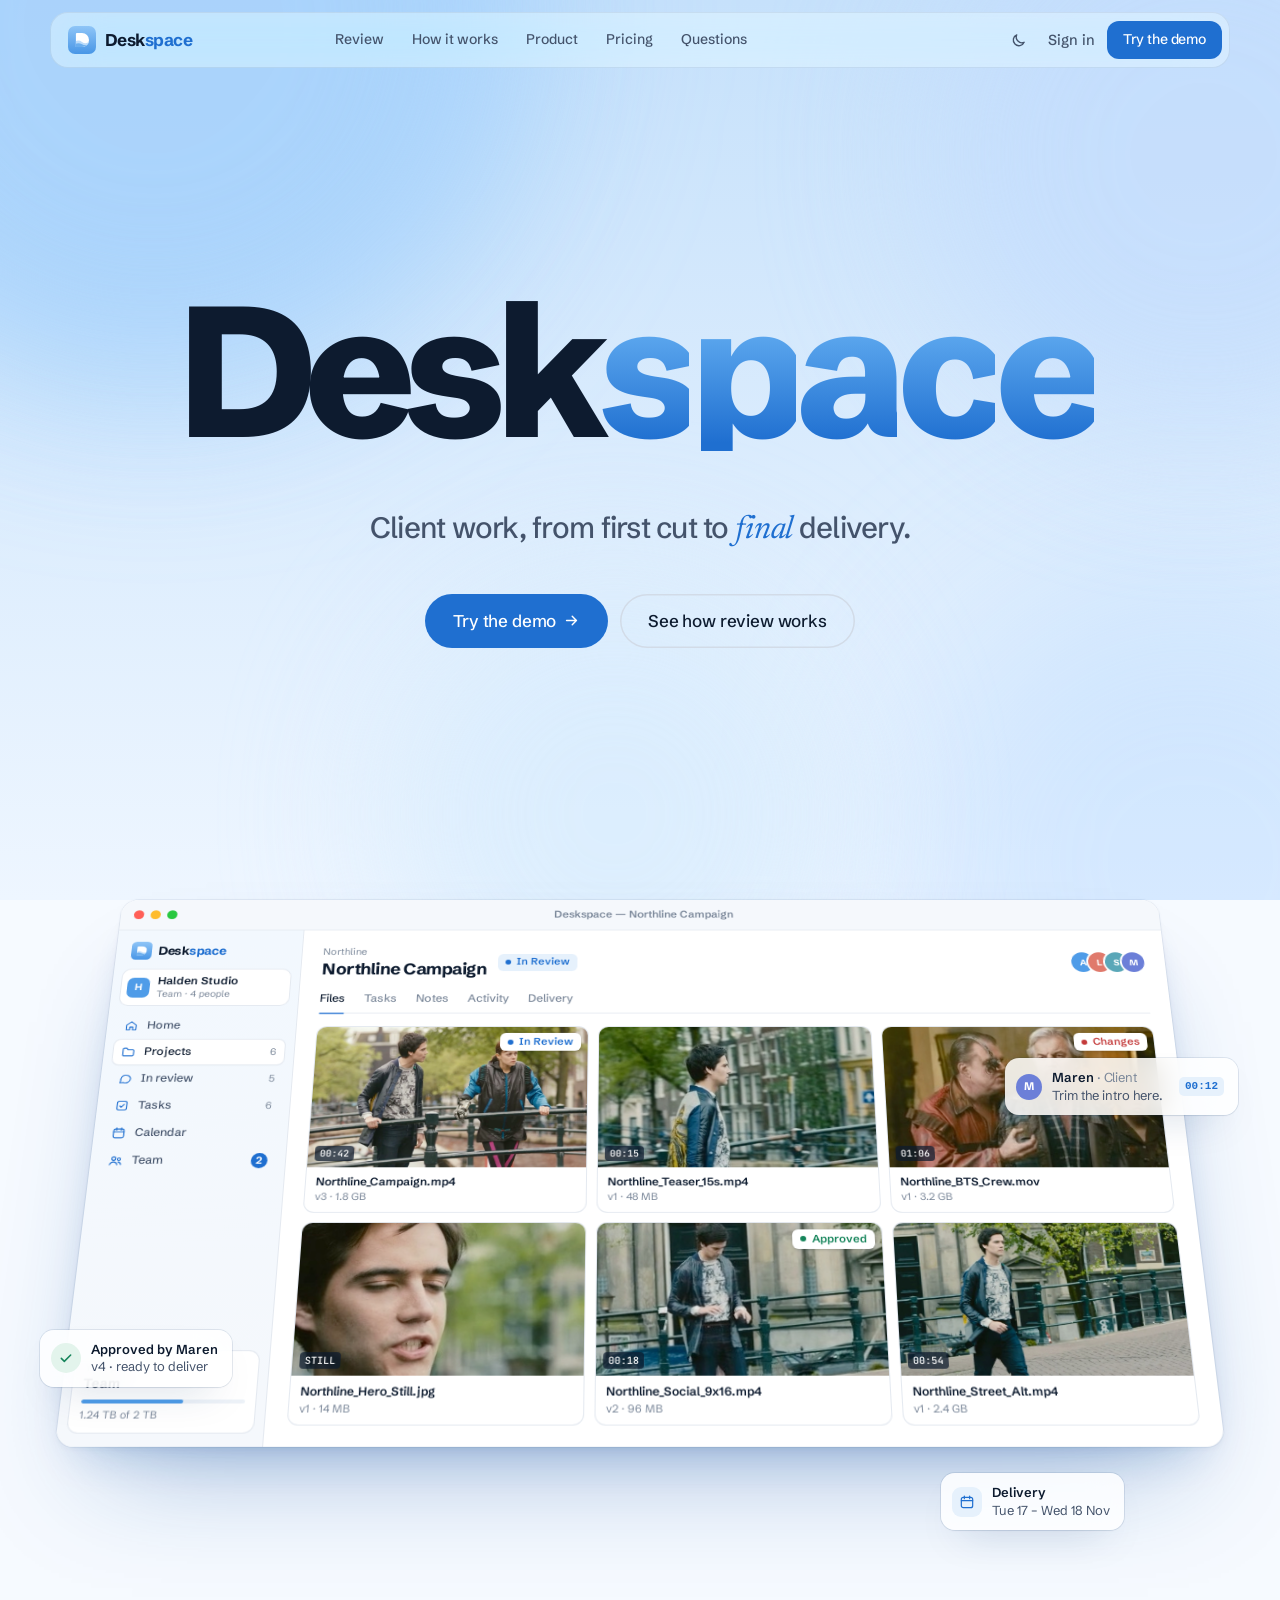
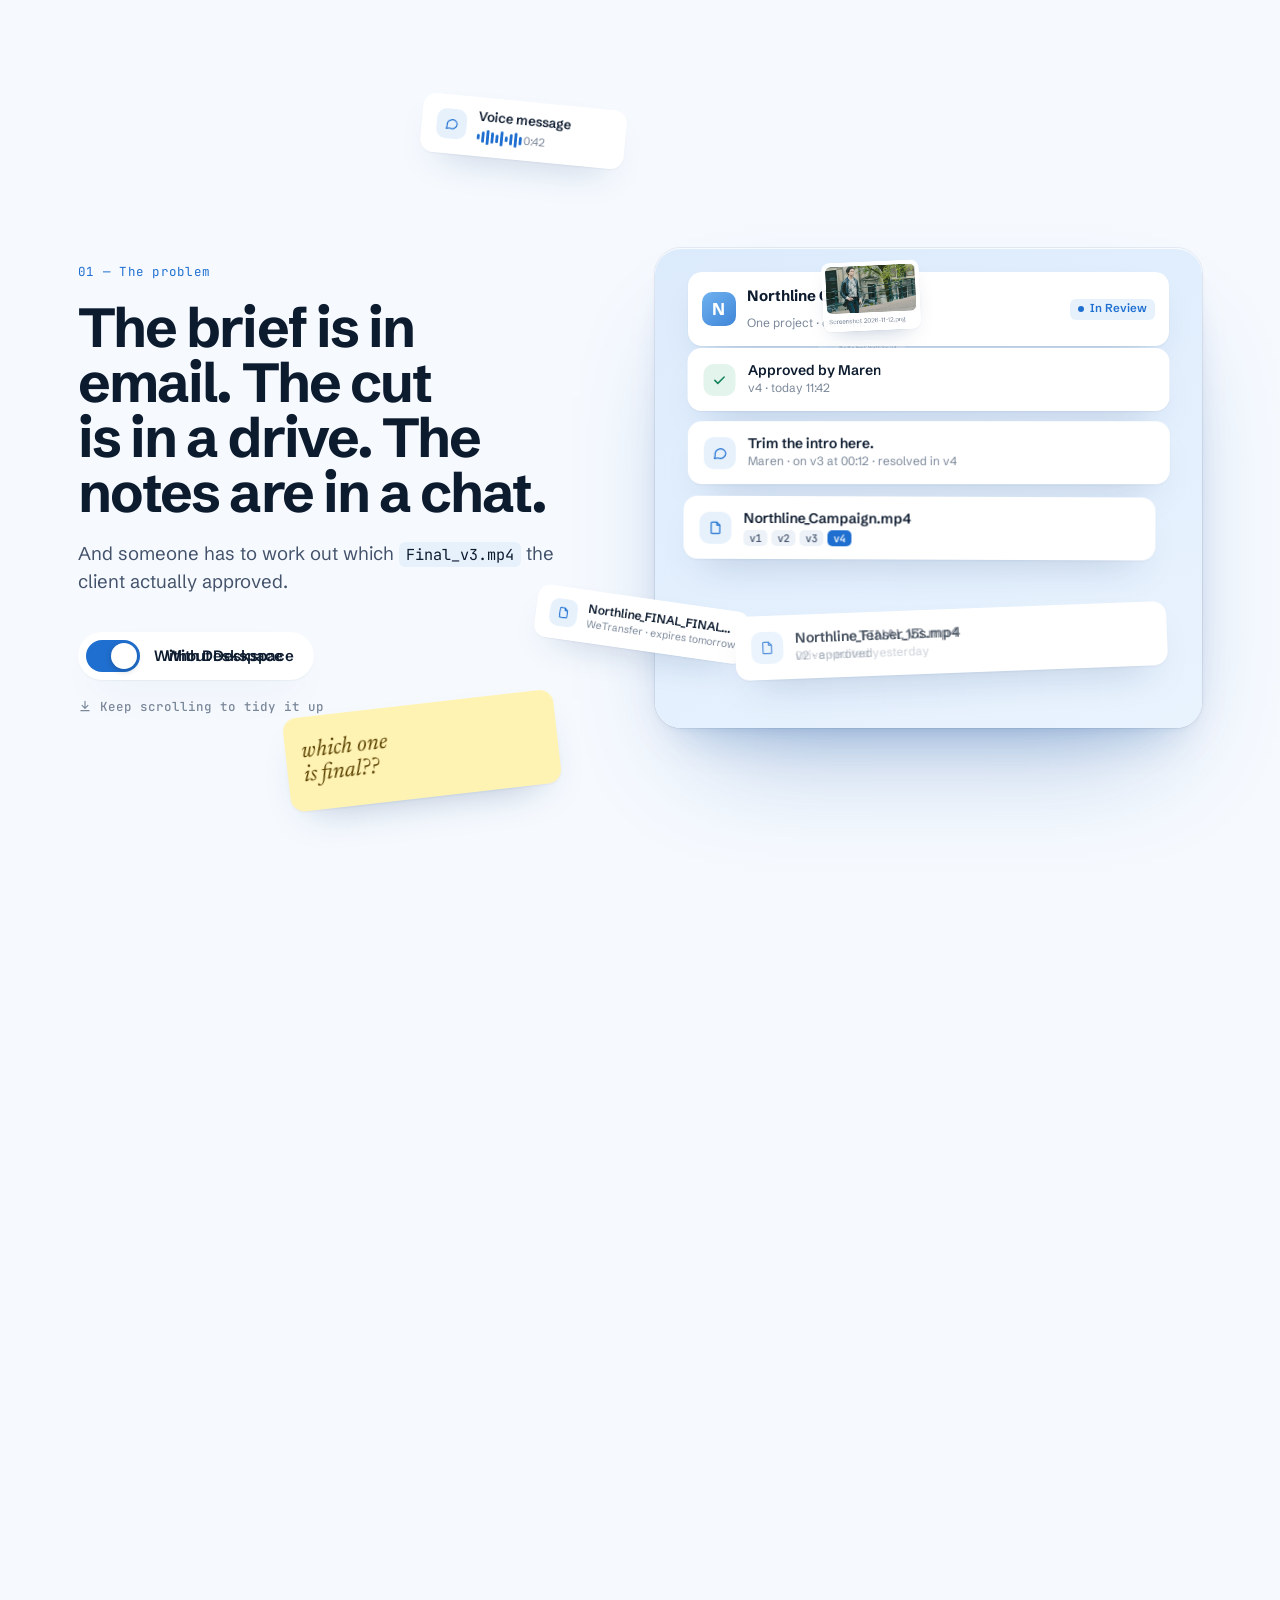
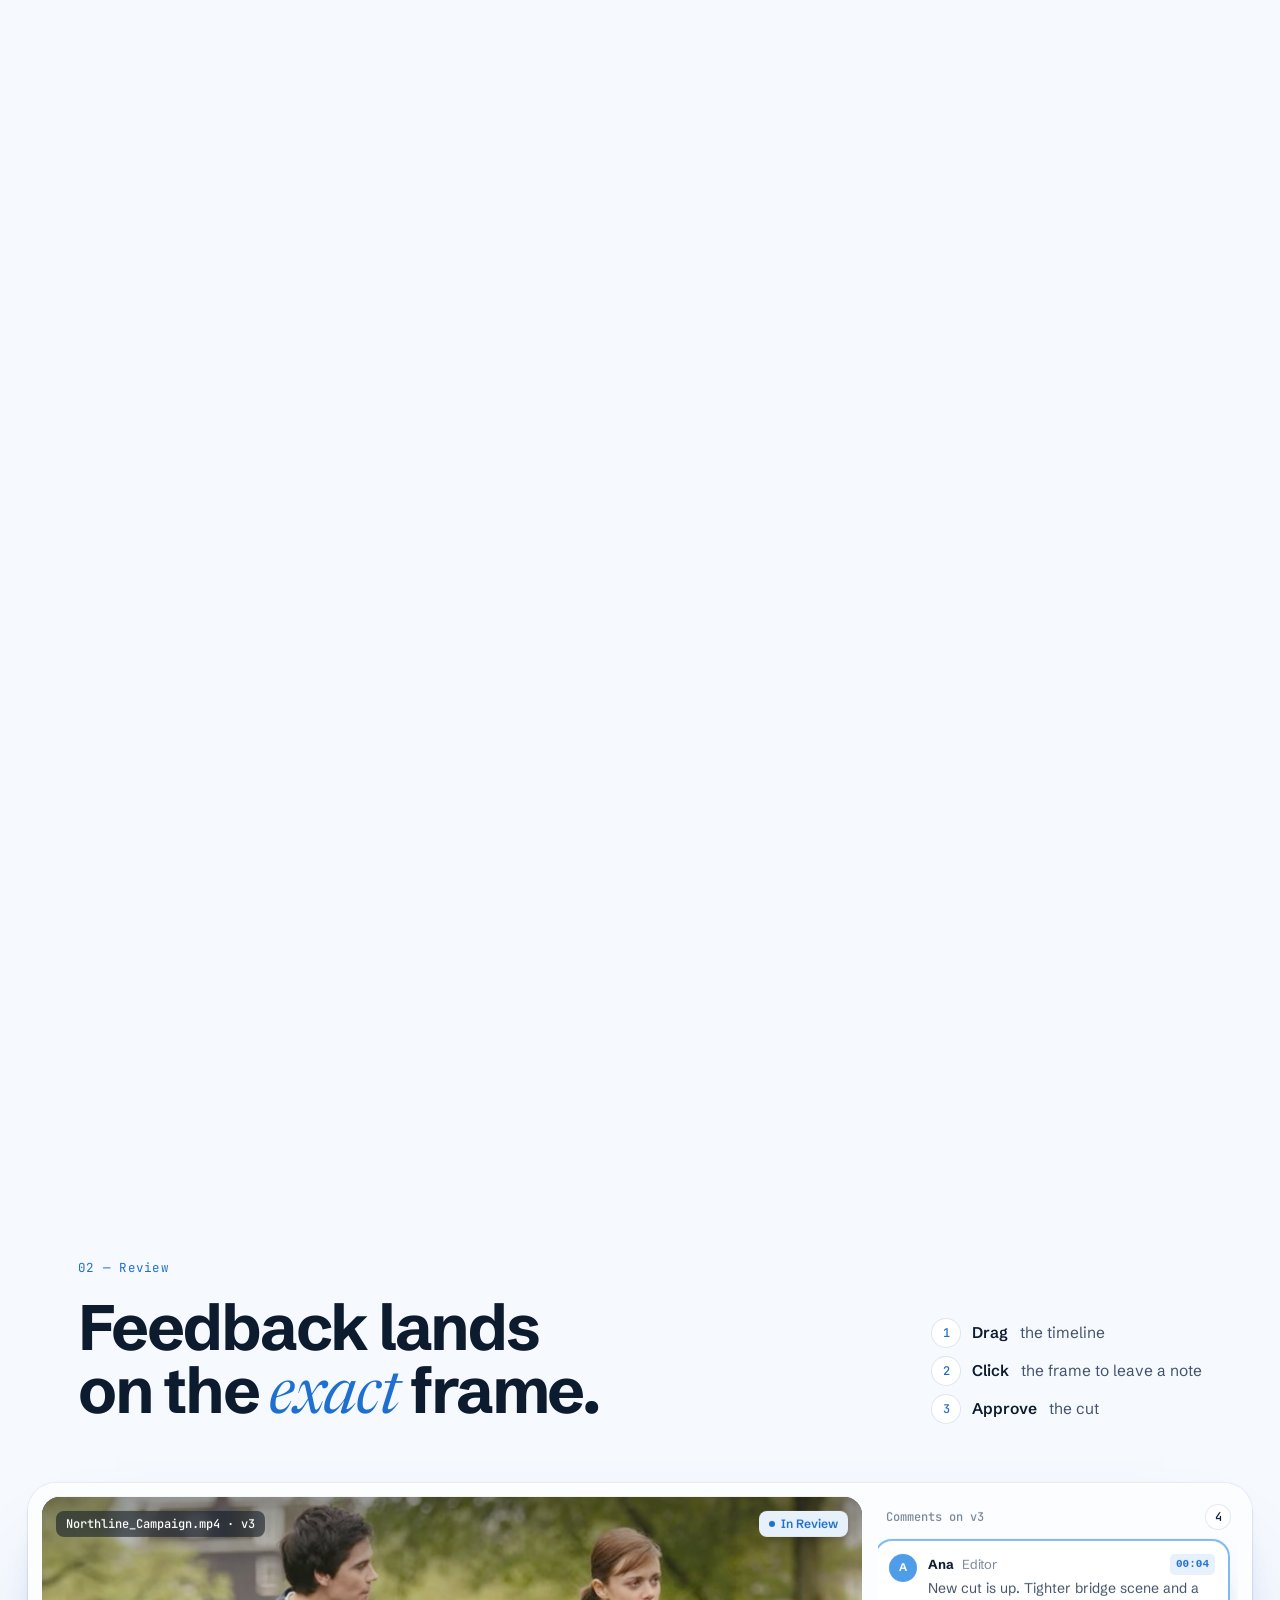
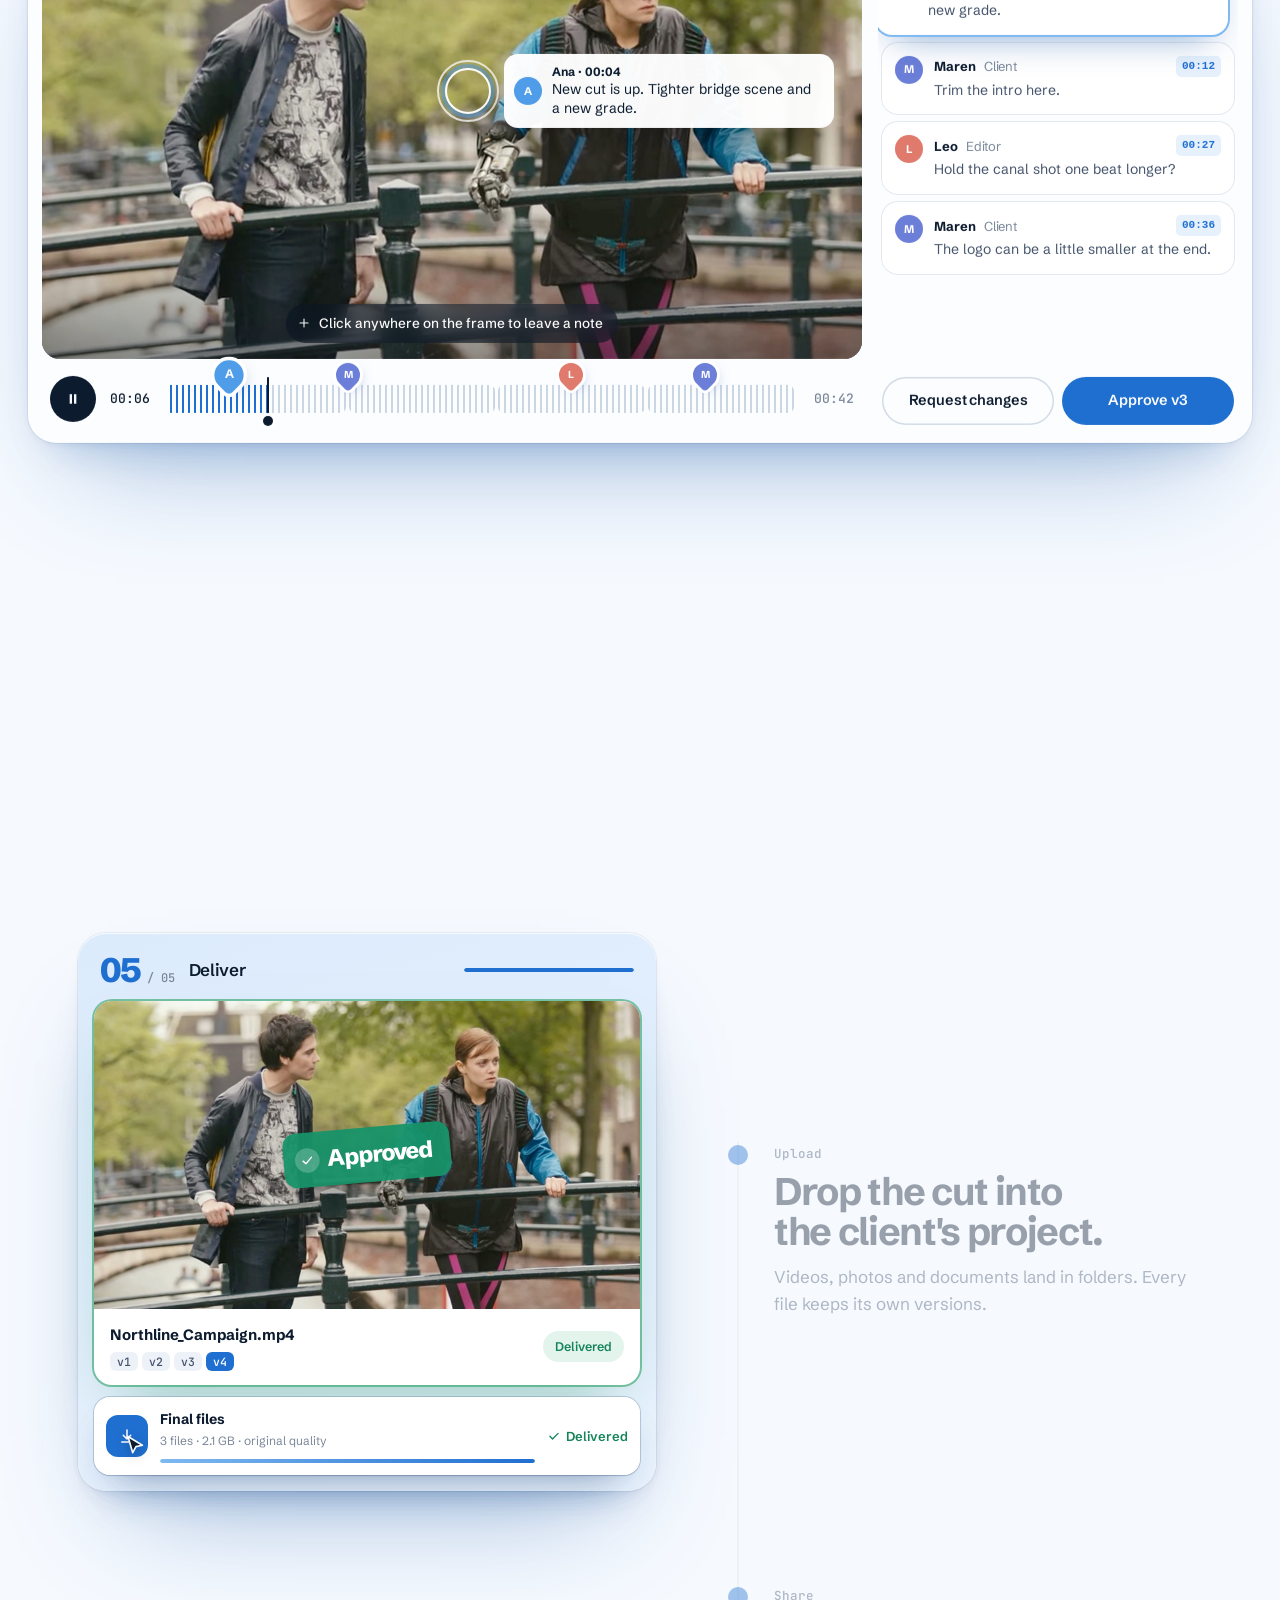
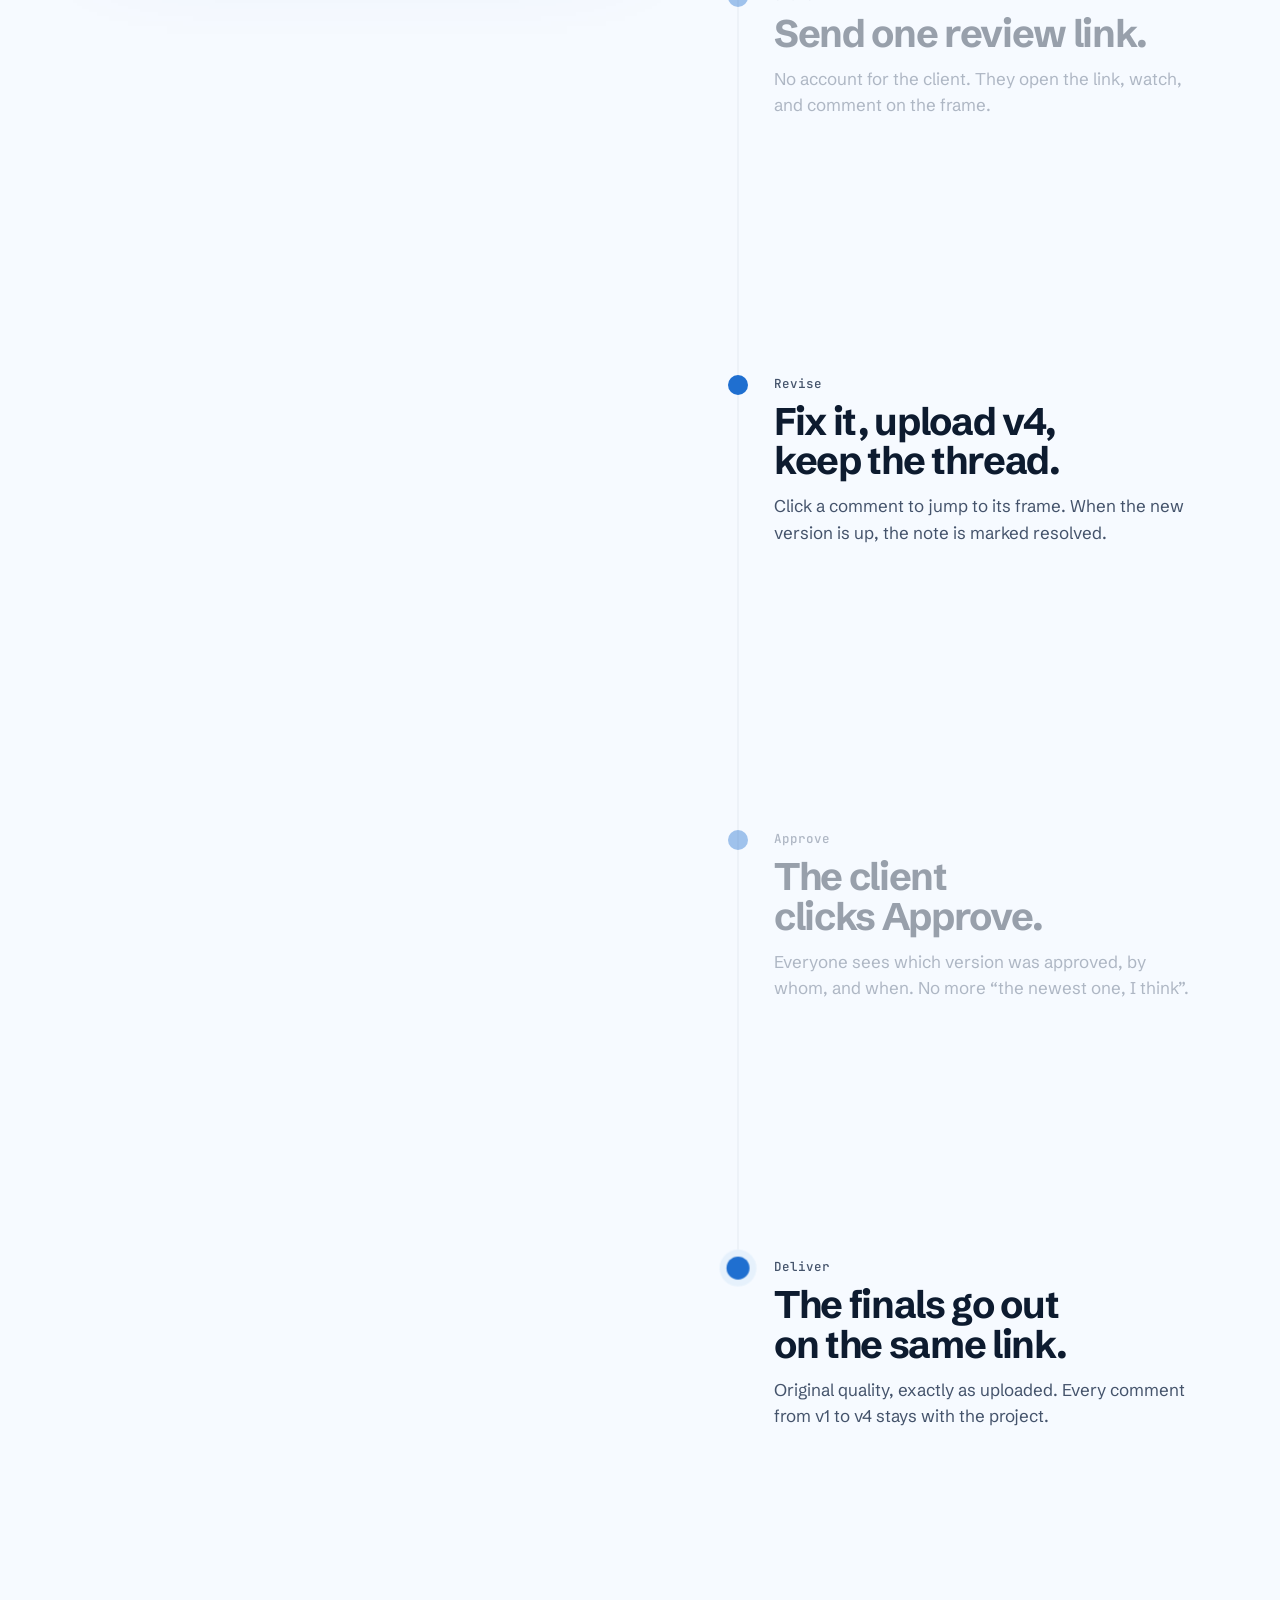
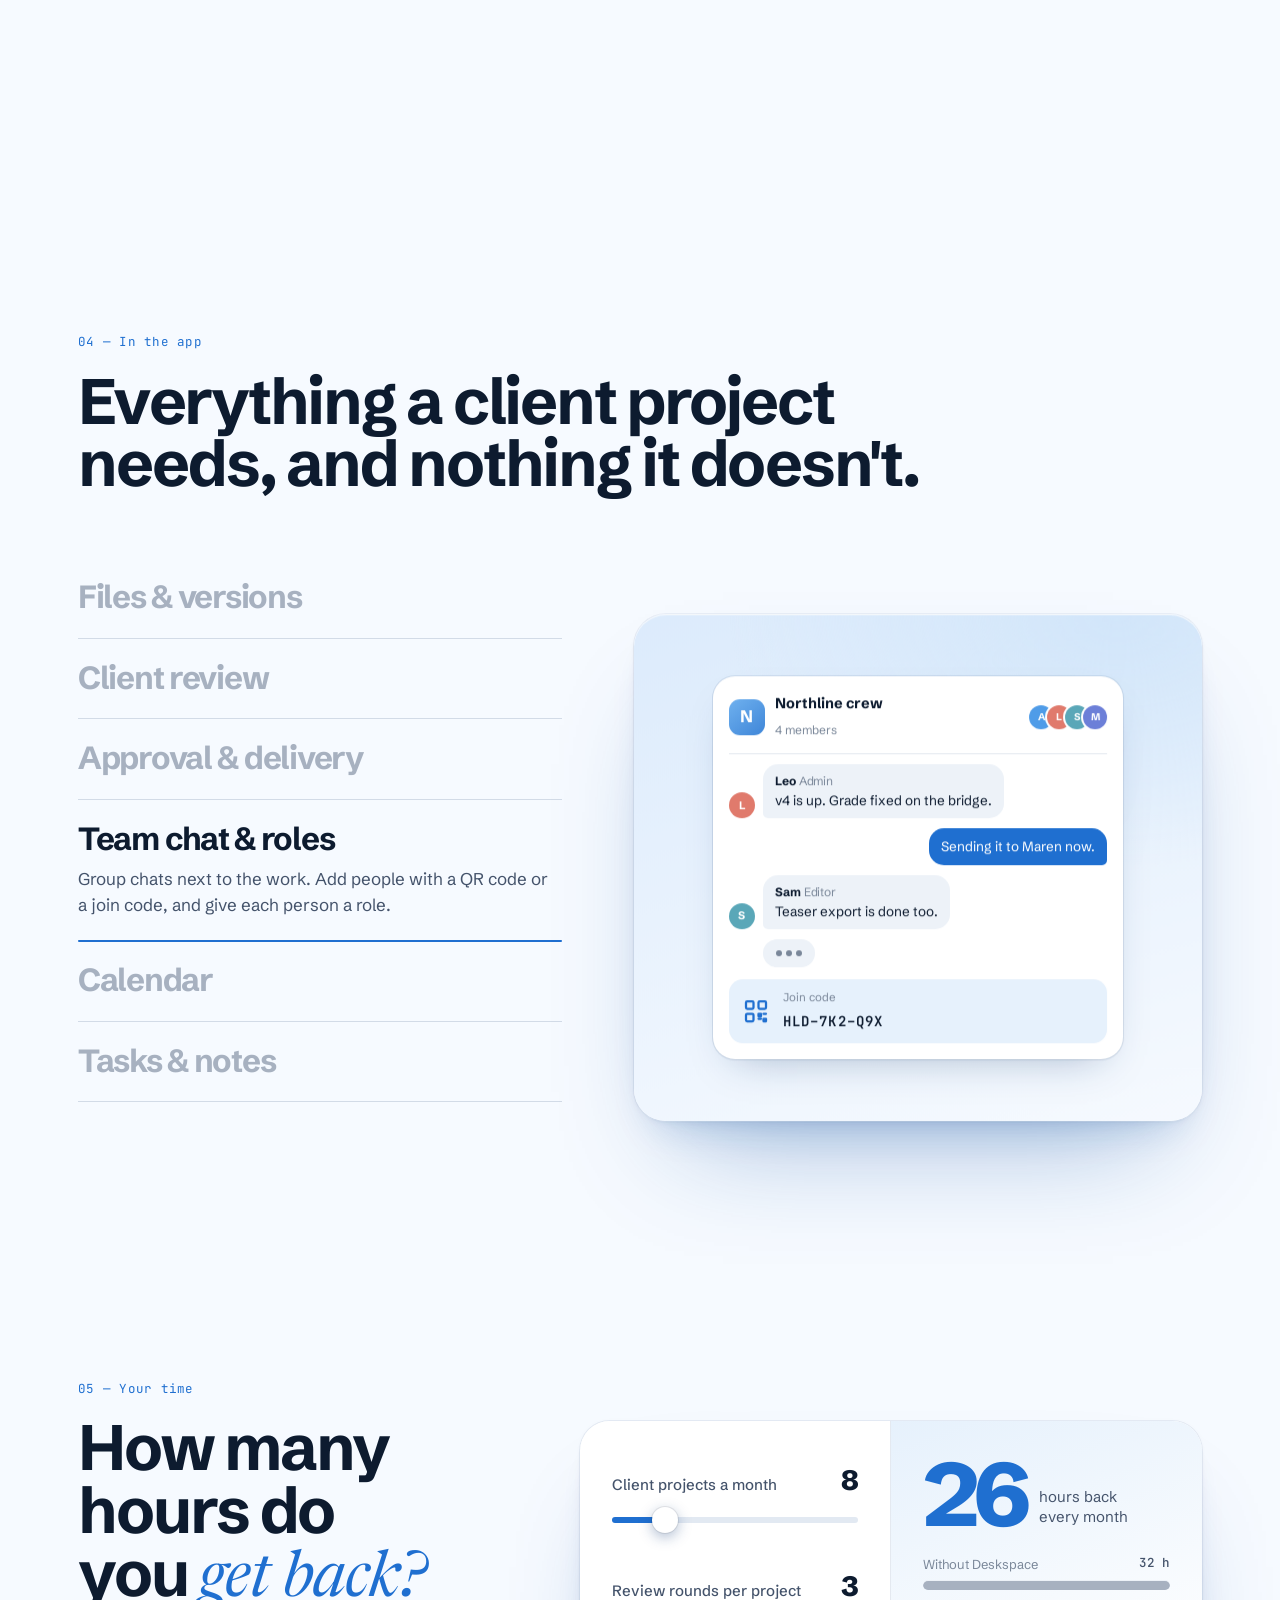
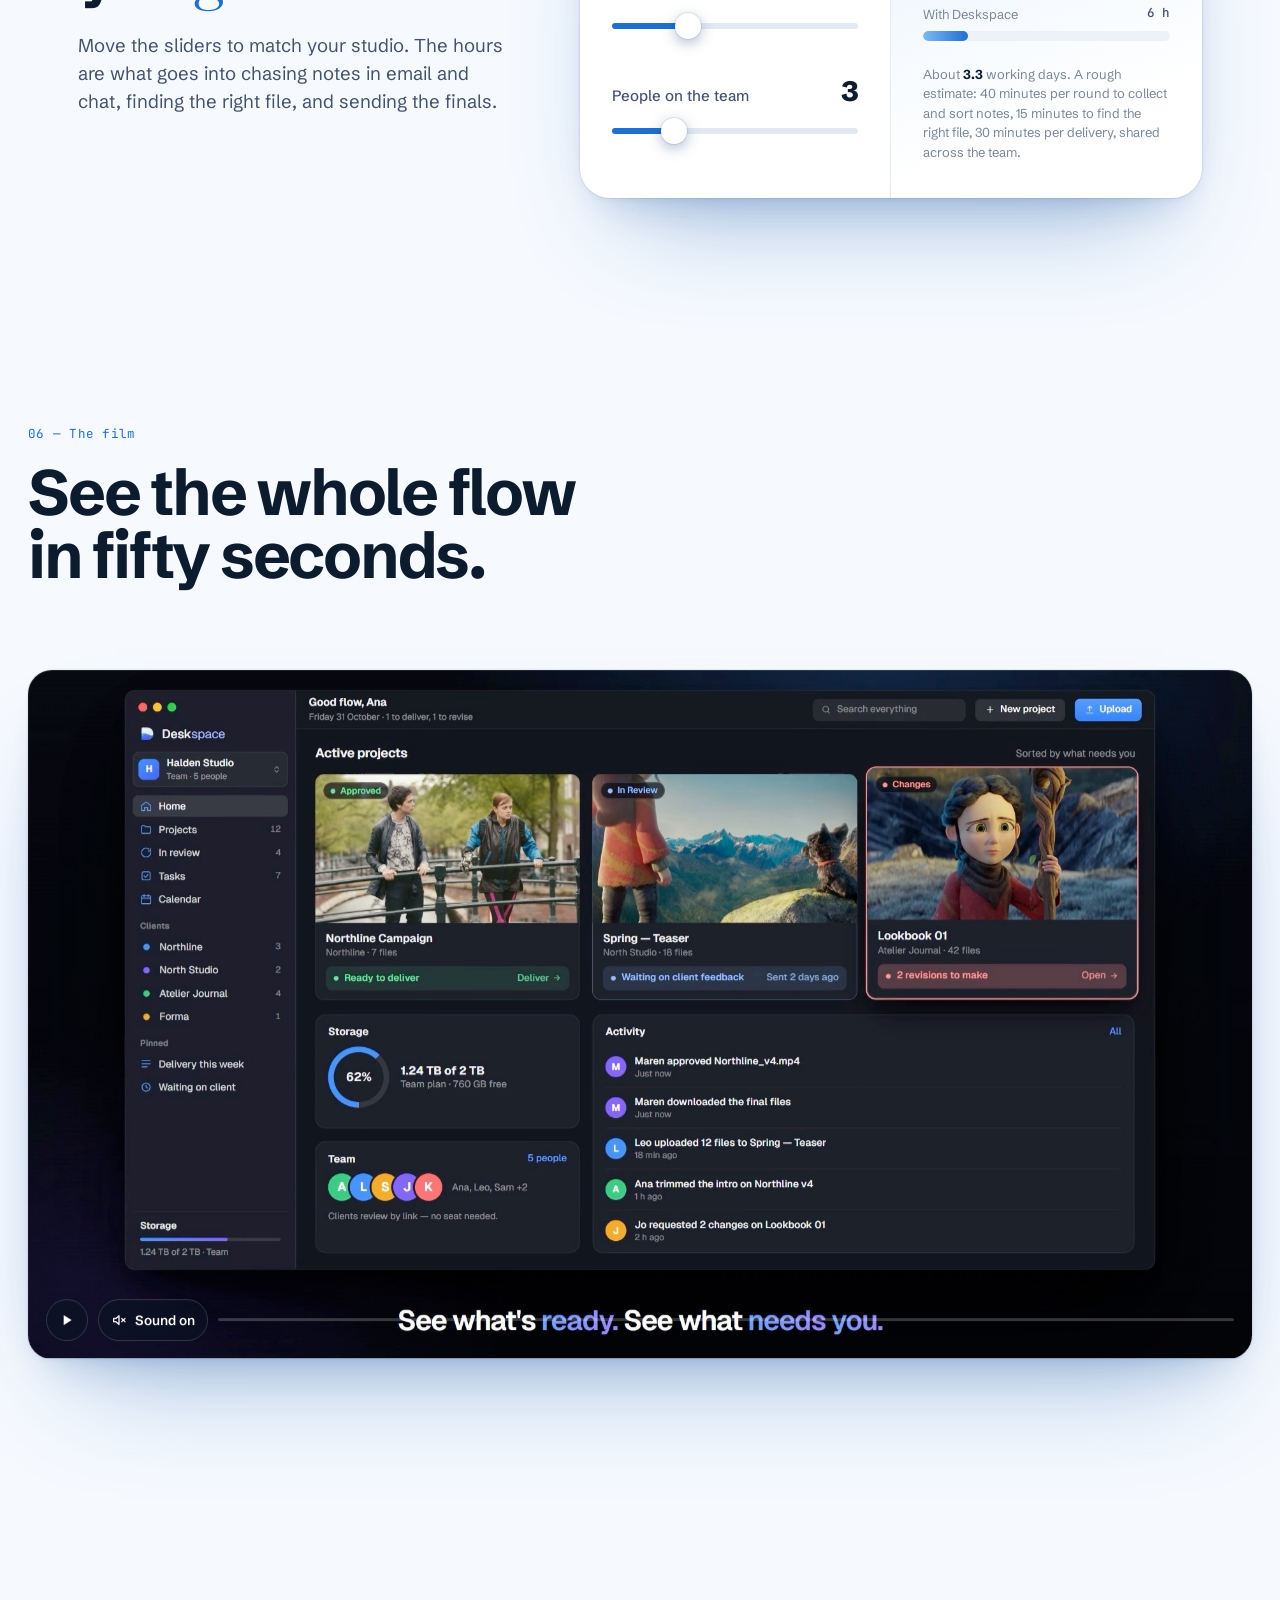
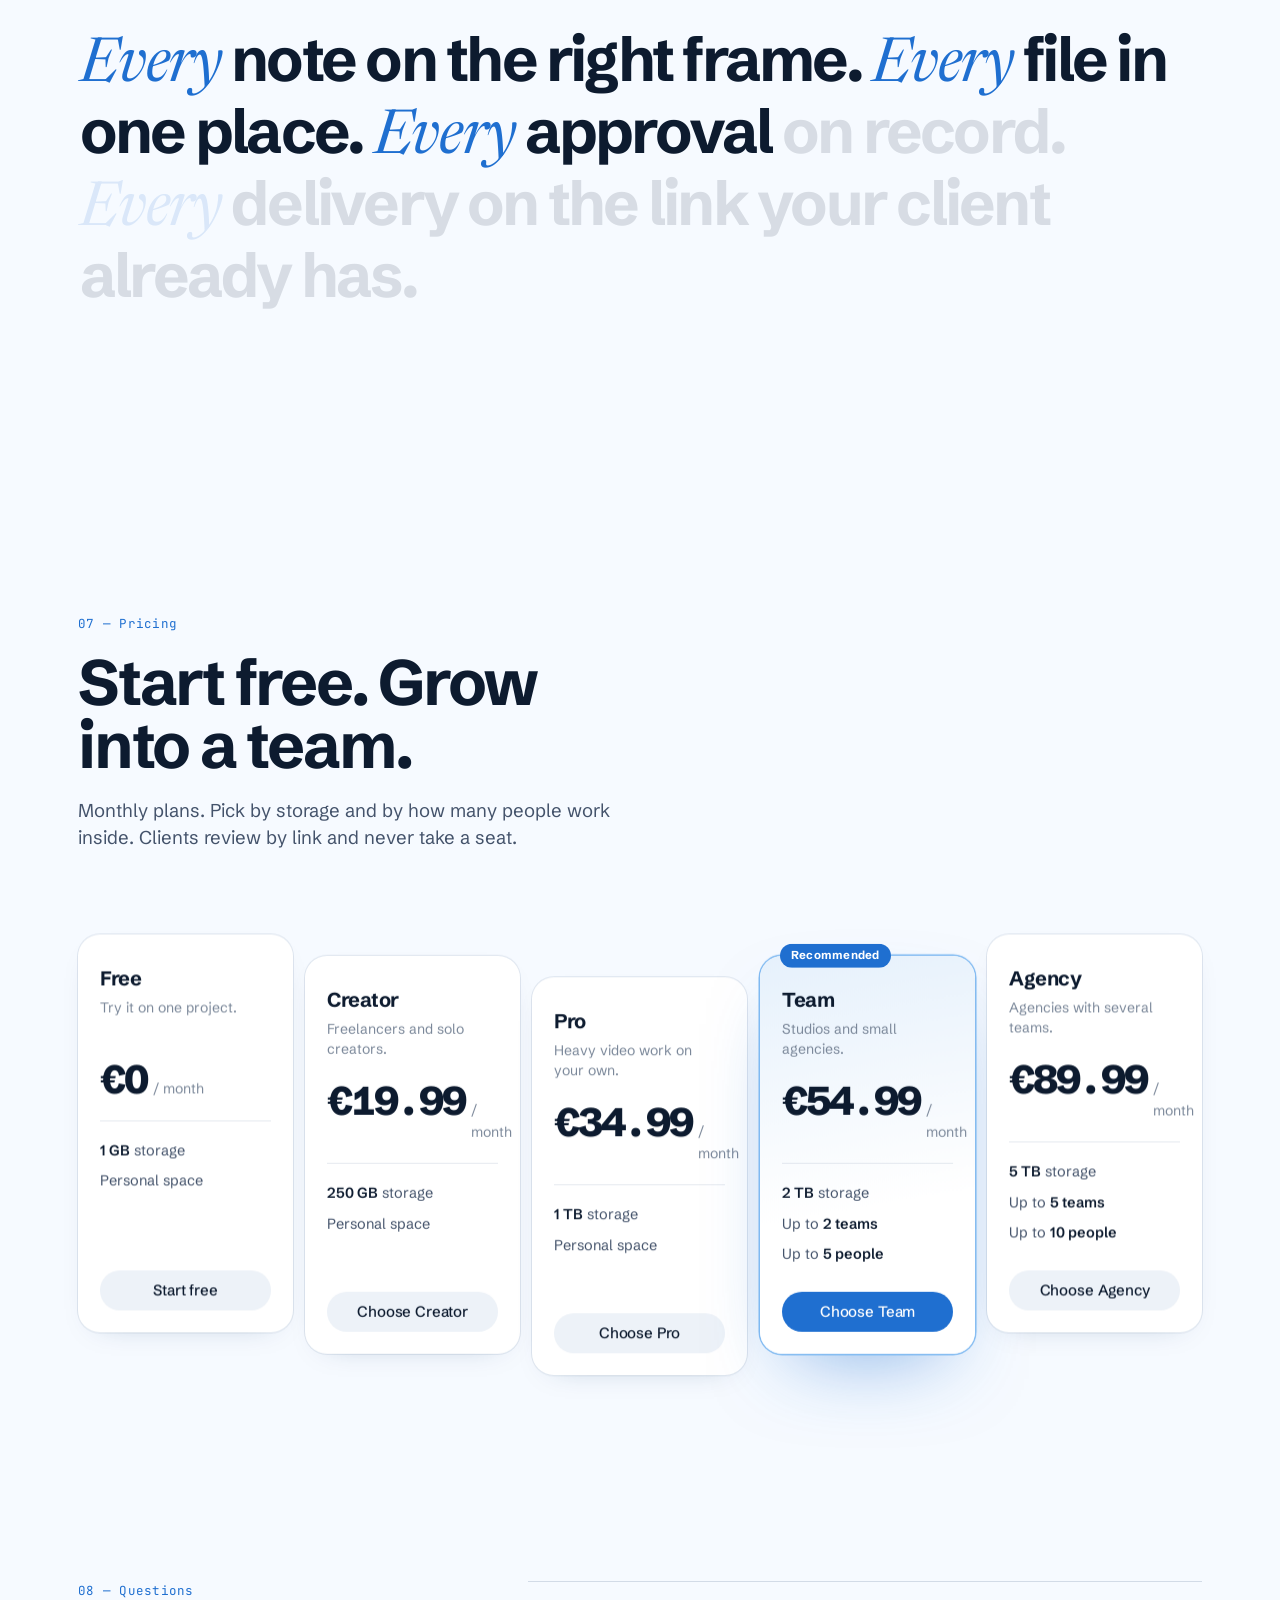
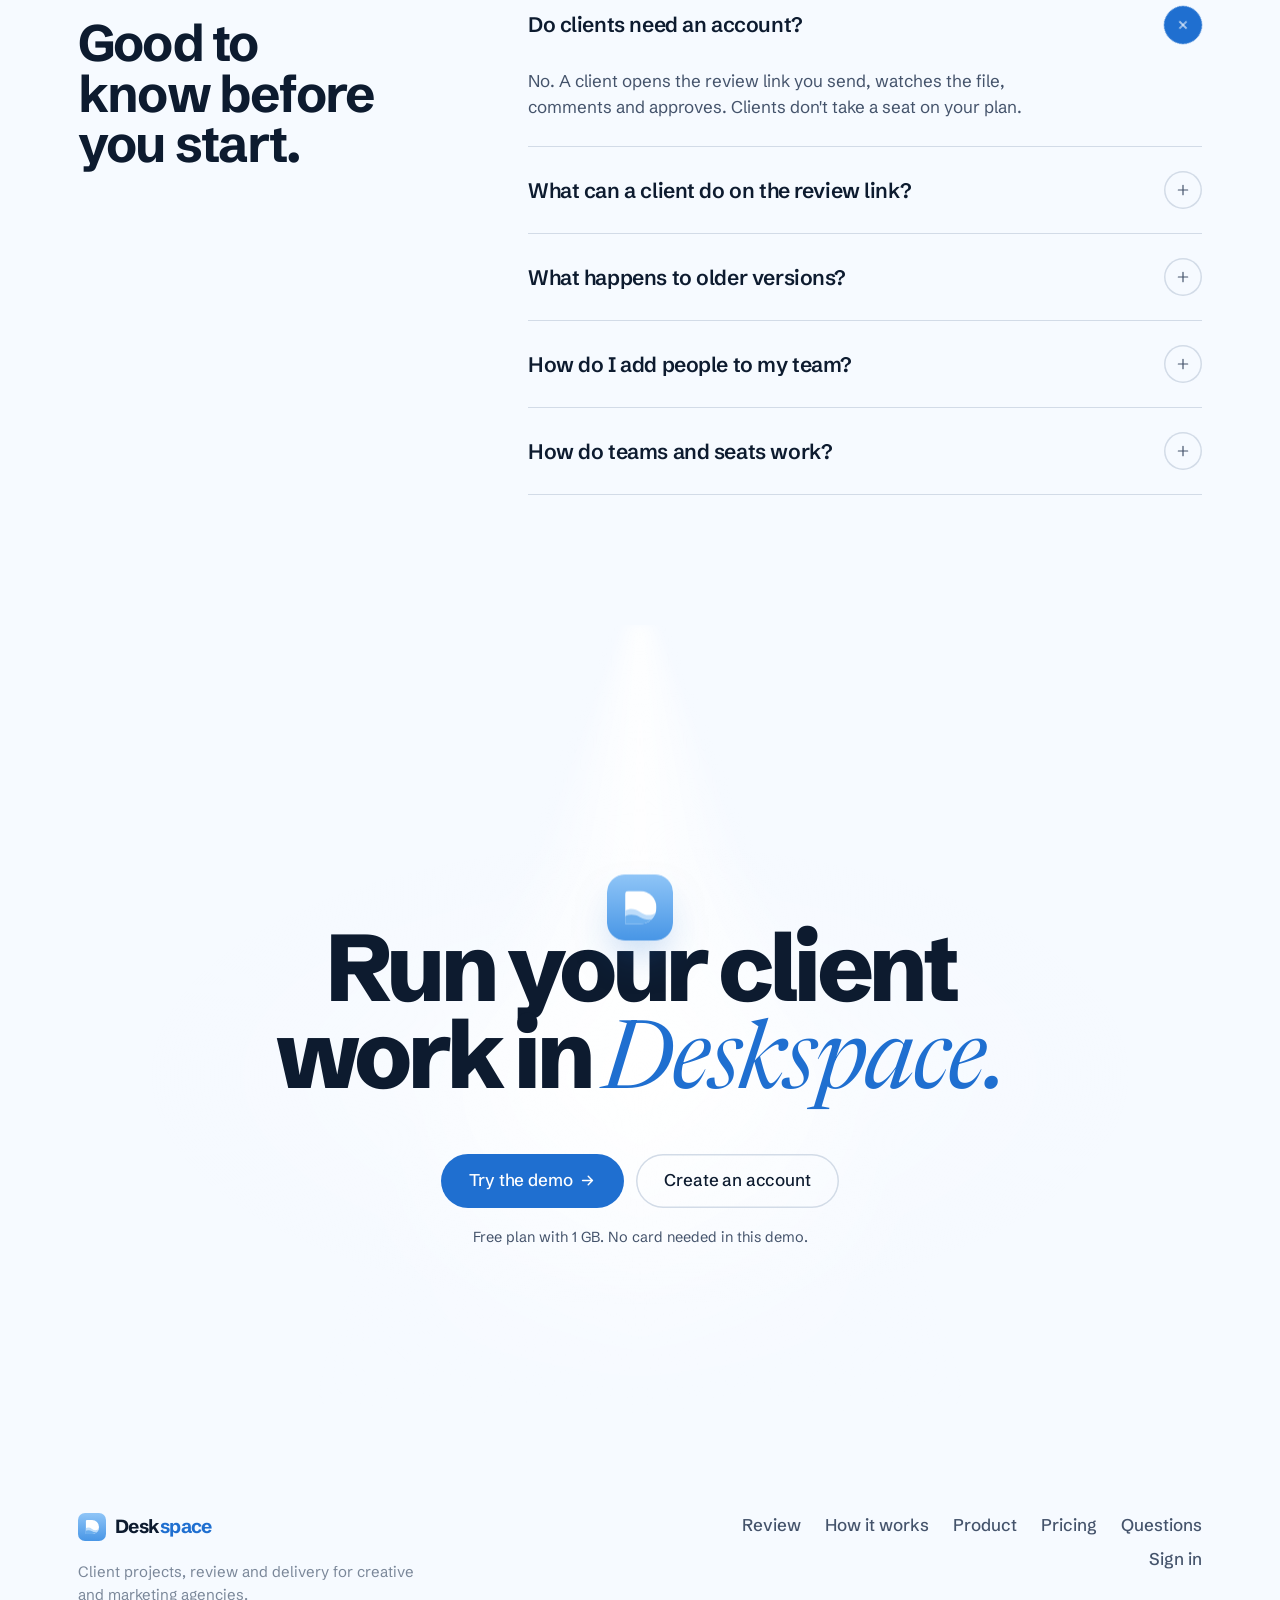
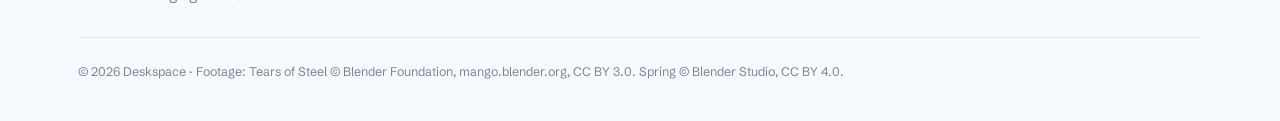
==== index.html @ 78392346 "Landing: spotlight finale, darker cleaner intro, soft cursor circle on every page Co-Authored-By: Cl" ====
<!doctype html>
<html lang="en">
<head>
<meta charset="utf-8">
<meta name="viewport" content="width=device-width, initial-scale=1">
<title>Deskspace — Client work, from first cut to final delivery</title>
<meta name="description" content="Deskspace keeps an agency's client projects in one place: files and versions, feedback on the exact frame, approval and delivery on one link.">
<meta name="theme-color" content="#d3e8fc">
<link rel="preconnect" href="https://fonts.googleapis.com">
<link rel="preconnect" href="https://fonts.gstatic.com" crossorigin>
<link href="https://fonts.googleapis.com/css2?family=JetBrains+Mono:wght@400;500&family=Newsreader:ital,opsz,wght@1,6..72,400;1,6..72,500&family=Schibsted+Grotesk:wght@400;500;600;700;800&display=swap" rel="stylesheet">
<script src="js/cursor.js?v=v12-11151500" defer></script>
<script src="js/theme.js?v=v12-11151500"></script>
<link rel="stylesheet" href="css/base.css?v=v12-11151500">
<link rel="stylesheet" href="css/site.css?v=v12-11151500">
</head>
<body class="lock">
<div class="page-bg" aria-hidden="true"><i></i><i></i></div>

<svg width="0" height="0" style="position:absolute" aria-hidden="true">
  <symbol id="mark" viewBox="0 0 40 40">
    <linearGradient id="mark-g" x1="0" y1="0" x2="0" y2="1"><stop offset="0" stop-color="#8fc5f7"/><stop offset="1" stop-color="#4896e6"/></linearGradient>
    <rect width="40" height="40" rx="10" fill="url(#mark-g)"/>
    <clipPath id="mark-d"><path d="M13 10h7a10 10 0 0 1 0 20h-9V12a2 2 0 0 1 2-2z"/></clipPath>
    <g clip-path="url(#mark-d)">
      <rect x="9" y="8" width="24" height="24" fill="#fff"/>
      <path d="M9 23.5c3.5-3.4 7.5-3.4 11-.8s7.5 2.8 12-1.2V32H9z" fill="#bcdcfa"/>
      <path d="M9 26.5c3.5-2.6 7.5-2.6 11-.6s7.5 2.2 12-1V32H9z" fill="#6aaeee"/>
    </g>
  </symbol>
  <symbol id="i-check" viewBox="0 0 24 24" fill="none" stroke="currentColor" stroke-width="2.3" stroke-linecap="round" stroke-linejoin="round"><path d="M5 12.5l4.5 4.5L19 7.5"/></symbol>
  <symbol id="i-arrow" viewBox="0 0 24 24" fill="none" stroke="currentColor" stroke-width="2" stroke-linecap="round" stroke-linejoin="round"><path d="M5 12h14M13 6l6 6-6 6"/></symbol>
  <symbol id="i-down" viewBox="0 0 24 24" fill="none" stroke="currentColor" stroke-width="2" stroke-linecap="round" stroke-linejoin="round"><path d="M12 4v11M7 11l5 5 5-5M5 20h14"/></symbol>
  <symbol id="i-plus" viewBox="0 0 24 24" fill="none" stroke="currentColor" stroke-width="1.8" stroke-linecap="round"><path d="M12 5v14M5 12h14"/></symbol>
  <symbol id="i-play" viewBox="0 0 24 24"><path d="M7 4.5v15l12-7.5z" fill="currentColor"/></symbol>
  <symbol id="i-pause" viewBox="0 0 24 24"><path d="M7 5h3.5v14H7zM13.5 5H17v14h-3.5z" fill="currentColor"/></symbol>
  <symbol id="i-file" viewBox="0 0 24 24" fill="none" stroke="currentColor" stroke-width="1.8" stroke-linecap="round" stroke-linejoin="round"><path d="M7 3.5h7l4.5 4.5V19a1.5 1.5 0 0 1-1.5 1.5H7A1.5 1.5 0 0 1 5.5 19V5A1.5 1.5 0 0 1 7 3.5z"/><path d="M14 3.5V8h4.5"/></symbol>
  <symbol id="i-mail" viewBox="0 0 24 24" fill="none" stroke="currentColor" stroke-width="1.8" stroke-linecap="round" stroke-linejoin="round"><rect x="3.5" y="5.5" width="17" height="13" rx="2.5"/><path d="M4 7l8 6 8-6"/></symbol>
  <symbol id="i-chat" viewBox="0 0 24 24" fill="none" stroke="currentColor" stroke-width="1.8" stroke-linecap="round" stroke-linejoin="round"><path d="M21 12a8 8 0 0 1-11.6 7.1L4 20l1-4.6A8 8 0 1 1 21 12z"/></symbol>
  <symbol id="i-cal" viewBox="0 0 24 24" fill="none" stroke="currentColor" stroke-width="1.8" stroke-linecap="round" stroke-linejoin="round"><rect x="3.5" y="5" width="17" height="15.5" rx="3"/><path d="M3.5 10h17M8 3v4M16 3v4"/></symbol>
  <symbol id="i-folder" viewBox="0 0 24 24" fill="none" stroke="currentColor" stroke-width="1.8" stroke-linecap="round" stroke-linejoin="round"><path d="M3 7a2 2 0 0 1 2-2h4l2 2.5h8a2 2 0 0 1 2 2V17a2 2 0 0 1-2 2H5a2 2 0 0 1-2-2z"/></symbol>
  <symbol id="i-home" viewBox="0 0 24 24" fill="none" stroke="currentColor" stroke-width="1.8" stroke-linecap="round" stroke-linejoin="round"><path d="M4 11l8-6.5 8 6.5v8a1 1 0 0 1-1 1h-4.5v-5.5h-5V20H5a1 1 0 0 1-1-1z"/></symbol>
  <symbol id="i-tasks" viewBox="0 0 24 24" fill="none" stroke="currentColor" stroke-width="1.8" stroke-linecap="round" stroke-linejoin="round"><rect x="4" y="4" width="16" height="16" rx="3.5"/><path d="M8.5 12.5l2.4 2.4 4.6-5"/></symbol>
  <symbol id="i-people" viewBox="0 0 24 24" fill="none" stroke="currentColor" stroke-width="1.8" stroke-linecap="round" stroke-linejoin="round"><circle cx="9" cy="8.5" r="3.2"/><path d="M3 19.5c.6-3.2 3-5 6-5s5.4 1.8 6 5"/><circle cx="17.5" cy="9.5" r="2.4"/><path d="M16.5 14.6c2.4.2 4 1.7 4.5 4.4"/></symbol>
  <symbol id="i-qr" viewBox="0 0 24 24" fill="none" stroke="currentColor" stroke-width="1.8" stroke-linecap="round" stroke-linejoin="round"><rect x="4" y="4" width="6" height="6" rx="1"/><rect x="14" y="4" width="6" height="6" rx="1"/><rect x="4" y="14" width="6" height="6" rx="1"/><path d="M14 14h2v2h-2zM18 18h2v2h-2zM14 18h2M18 14h2"/></symbol>
  <symbol id="i-vol-off" viewBox="0 0 24 24" fill="none" stroke="currentColor" stroke-width="1.9" stroke-linecap="round" stroke-linejoin="round"><path d="M4 9.5h3.5L12 5.5v13l-4.5-4H4z"/><path d="M16 9.5l5 5M21 9.5l-5 5"/></symbol>
  <symbol id="i-vol-on" viewBox="0 0 24 24" fill="none" stroke="currentColor" stroke-width="1.9" stroke-linecap="round" stroke-linejoin="round"><path d="M4 9.5h3.5L12 5.5v13l-4.5-4H4z"/><path d="M15.5 9a4 4 0 0 1 0 6M18 6.5a7.5 7.5 0 0 1 0 11"/></symbol>
</svg>

<!-- INTRO: the mark, then the letters -->
<div class="intro" id="intro" aria-hidden="true">
  <div class="intro-glow"></div>
  <div class="intro-center">
    <div class="intro-lockup">
      <span class="intro-mk"><svg class="intro-mark" viewBox="0 0 40 40">
      <linearGradient id="im-g" x1="0" y1="0" x2="0" y2="1"><stop offset="0" stop-color="#8fc5f7"/><stop offset="1" stop-color="#4896e6"/></linearGradient>
      <rect width="40" height="40" rx="10" fill="url(#im-g)"/>
      <clipPath id="im-d"><path d="M13 10h7a10 10 0 0 1 0 20h-9V12a2 2 0 0 1 2-2z"/></clipPath>
      <g clip-path="url(#im-d)">
        <rect x="9" y="8" width="24" height="24" fill="#fff"/>
        <path class="wv" d="M9 23.5c3.5-3.4 7.5-3.4 11-.8s7.5 2.8 12-1.2V44H9z" fill="#bcdcfa"/>
        <path class="wv b" d="M9 26.5c3.5-2.6 7.5-2.6 11-.6s7.5 2.2 12-1V44H9z" fill="#6aaeee"/>
      </g>
    </svg><i class="intro-ring"></i></span>
      <span class="intro-word">
      <span style="--i:0">D</span><span style="--i:1">e</span><span style="--i:2">s</span><span style="--i:3">k</span><span class="sp" style="--i:4">s</span><span class="sp" style="--i:5">p</span><span class="sp" style="--i:6">a</span><span class="sp" style="--i:7">c</span><span class="sp" style="--i:8">e</span>
    </span>
    </div>
    <i class="intro-line"></i>
    <p class="intro-tag">Client work · Review · Delivery</p>
  </div>
</div>

<header class="nav" id="nav">
  <div class="nav-in">
    <a class="logo" href="#top" aria-label="Deskspace, back to top"><svg><use href="#mark"/></svg><span>Desk<span class="space">space</span></span></a>
    <nav class="nav-links" aria-label="Sections">
      <a href="#review">Review</a>
      <a href="#flow">How it works</a>
      <a href="#product">Product</a>
      <a href="#pricing">Pricing</a>
      <a href="#faq">Questions</a>
    </nav>
    <i class="nav-prog" aria-hidden="true"></i>
    <div class="nav-r">
      <button class="theme-btn" type="button" data-theme-toggle aria-label="Switch between light and dark theme" title="Light / dark"><svg class="sun" viewBox="0 0 24 24" fill="none" stroke="currentColor" stroke-width="1.9" stroke-linecap="round"><circle cx="12" cy="12" r="4"/><path d="M12 2.5V5M12 19v2.5M2.5 12H5M19 12h2.5M5.3 5.3l1.8 1.8M16.9 16.9l1.8 1.8M5.3 18.7l1.8-1.8M16.9 7.1l1.8-1.8"/></svg><svg class="moon" viewBox="0 0 24 24" fill="none" stroke="currentColor" stroke-width="1.9" stroke-linecap="round" stroke-linejoin="round"><path d="M20 14.5A8 8 0 0 1 9.5 4a8 8 0 1 0 10.5 10.5z"/></svg></button>
      <a class="signin" href="login.html">Sign in</a>
      <a class="btn btn-primary btn-sm mag" href="login.html?demo=1">Try the demo</a>
    </div>
  </div>
</header>

<main id="top">

<!-- 1. HERO -->
<section class="hero" id="hero">
  <div class="sky" aria-hidden="true"><i></i><i></i><i></i></div>
  <div class="wrap hero-in">
    <h1 class="hero-h" aria-label="Deskspace"><span class="hl" aria-hidden="true"><span style="--i:0">D</span><span style="--i:1">e</span><span style="--i:2">s</span><span style="--i:3">k</span><span class="sp" style="--i:4">s</span><span class="sp" style="--i:5">p</span><span class="sp" style="--i:6">a</span><span class="sp" style="--i:7">c</span><span class="sp" style="--i:8">e</span></span></h1>
    <p class="hero-sl enter" style="--d:5">Client work, from first cut to <em>final</em> delivery.</p>
    <div class="hero-cta enter" style="--d:7">
      <a class="btn btn-primary btn-lg mag" href="login.html?demo=1">Try the demo <svg><use href="#i-arrow"/></svg></a>
      <a class="btn btn-quiet btn-lg" href="#review">See how review works</a>
    </div>
  </div>

  <div class="stage enter" style="--d:9" id="stage">
    <div class="win" id="win" role="img" aria-label="The Deskspace app with the Northline Campaign project open">
      <div class="win-bar"><i></i><i></i><i></i><span>Deskspace — Northline Campaign</span></div>
      <div class="win-body">
        <aside class="w-side">
          <span class="logo"><svg><use href="#mark"/></svg><span>Desk<span class="space">space</span></span></span>
          <span class="w-ws"><b>H</b><span>Halden Studio<small>Team · 4 people</small></span></span>
          <span class="w-it"><svg><use href="#i-home"/></svg>Home</span>
          <span class="w-it on"><svg><use href="#i-folder"/></svg>Projects<em>6</em></span>
          <span class="w-it"><svg><use href="#i-chat"/></svg>In review<em>5</em></span>
          <span class="w-it"><svg><use href="#i-tasks"/></svg>Tasks<em>6</em></span>
          <span class="w-it"><svg><use href="#i-cal"/></svg>Calendar</span>
          <span class="w-it"><svg><use href="#i-people"/></svg>Team<em class="hot">2</em></span>
          <span class="w-plan"><small>Your plan</small><b>Team</b><i><b style="width:62%"></b></i><small>1.24 TB of 2 TB</small></span>
        </aside>
        <div class="w-main">
          <div class="w-head">
            <div><small>Northline</small><h4>Northline Campaign</h4></div>
            <span class="pill review">In Review</span>
            <span class="w-avs"><i>A</i><i>L</i><i>S</i><i>M</i></span>
          </div>
          <div class="w-tabs"><span class="on">Files</span><span>Tasks</span><span>Notes</span><span>Activity</span><span>Delivery</span></div>
          <div class="w-grid">
            <div class="w-file"><div class="t"><img src="img/bridge-wide.jpg" alt=""><span class="pill review">In Review</span><span class="d">00:42</span></div><b>Northline_Campaign.mp4</b><small>v3 · 1.8 GB</small></div>
            <div class="w-file"><div class="t"><img src="img/teaser.jpg" alt=""><span class="d">00:15</span></div><b>Northline_Teaser_15s.mp4</b><small>v1 · 48 MB</small></div>
            <div class="w-file"><div class="t"><img src="img/crew.jpg" alt=""><span class="pill changes">Changes</span><span class="d">01:06</span></div><b>Northline_BTS_Crew.mov</b><small>v1 · 3.2 GB</small></div>
            <div class="w-file"><div class="t"><img src="img/portrait.jpg" alt=""><span class="d">STILL</span></div><b>Northline_Hero_Still.jpg</b><small>v1 · 14 MB</small></div>
            <div class="w-file"><div class="t"><img src="img/social.jpg" alt=""><span class="pill approved">Approved</span><span class="d">00:18</span></div><b>Northline_Social_9x16.mp4</b><small>v2 · 96 MB</small></div>
            <div class="w-file"><div class="t"><img src="img/walk.jpg" alt=""><span class="d">00:54</span></div><b>Northline_Street_Alt.mp4</b><small>v1 · 2.4 GB</small></div>
          </div>
        </div>
      </div>
    </div>
    <div class="chip c1" aria-hidden="true"><span class="av m">M</span><span><b>Maren <em>· Client</em></b>Trim the intro here.</span><span class="tc">00:12</span></div>
    <div class="chip c2" aria-hidden="true"><span class="ok"><svg><use href="#i-check"/></svg></span><span><b>Approved by Maren</b>v4 · ready to deliver</span></div>
    <div class="chip c3" aria-hidden="true"><span class="cal"><svg><use href="#i-cal"/></svg></span><span><b>Delivery</b>Tue 17 – Wed 18 Nov</span></div>
  </div>
</section>

<!-- 3. PROBLEM: the chaos sorts itself as you scroll -->
<section class="mess" id="problem">
  <div class="mess-stage" id="mess-stage">
    <div class="wrap mess-in">
      <div class="mess-copy">
        <p class="tag">01 — The problem</p>
        <h2>The brief is in email. The cut is in a drive. The notes are in a&nbsp;chat.</h2>
        <p class="lead">And someone has to work out which <code>Final_v3.mp4</code> the client actually approved.</p>
        <button class="sorter" id="sorter" type="button" aria-pressed="false">
          <span class="so-track"><span class="so-knob"></span></span>
          <span class="so-l"><span class="so-off">Without Deskspace</span><span class="so-on">With Deskspace</span></span>
        </button>
        <p class="mess-hint" id="mess-hint"><svg><use href="#i-down"/></svg>Keep scrolling to tidy it up</p>
      </div>
      <div class="board" data-glow id="board">
        <div class="bd-panel" aria-hidden="true"><span class="bd-ic">N</span><span><b>Northline Campaign</b><small>One project · one link</small></span><span class="pill review">In Review</span></div>
        <div class="bd-slots" aria-hidden="true"><i></i><i></i><i></i><i></i><i></i></div>
      </div>
    </div>
    <div class="mess-items" id="mess-items" aria-hidden="true">
      <div class="mc" data-k="0"><div class="c-a"><span class="mi"><svg><use href="#i-mail"/></svg></span><span><small>Maren Holt · 9:38</small><b>“Which version should I approve?”</b></span></div><div class="c-b"><span class="mi g"><svg><use href="#i-check"/></svg></span><span><b>Approved by Maren</b><small>v4 · today 11:42</small></span></div></div>
      <div class="mc" data-k="1"><div class="c-a"><span class="bub">Can you trim the intro at 00:12?</span></div><div class="c-b"><span class="mi"><svg><use href="#i-chat"/></svg></span><span><b>Trim the intro here.</b><small>Maren · on v3 at 00:12 · resolved in v4</small></span></div></div>
      <div class="mc" data-k="2"><div class="c-a"><span class="mi"><svg><use href="#i-file"/></svg></span><span><b>Northline_FINAL.mp4</b><small>Drive · edited 2 days ago</small></span></div><div class="c-b"><span class="mi"><svg><use href="#i-file"/></svg></span><span><b>Northline_Campaign.mp4</b><small class="vers"><i>v1</i><i>v2</i><i>v3</i><i class="on">v4</i></small></span></div></div>
      <div class="mc" data-k="3"><div class="c-a"><span class="mi"><svg><use href="#i-file"/></svg></span><span><b>Northline_FINAL_v3.mp4</b><small>Drive · edited yesterday</small></span></div><div class="c-b"><span class="mi"><svg><use href="#i-file"/></svg></span><span><b>Northline_Teaser_15s.mp4</b><small>v2 · approved</small></span></div></div>
      <div class="mc note-y" data-k="4"><div class="c-a"><span class="scrawl">which one<br>is final??</span></div><div class="c-b"><span class="mi"><svg><use href="#i-down"/></svg></span><span><b>Final files delivered</b><small>Download all · 2.1 GB</small></span></div></div>
      <div class="mc x" data-k="5"><div class="c-a"><span class="mi"><svg><use href="#i-chat"/></svg></span><span><b>Voice message</b><small class="wave"><i></i><i></i><i></i><i></i><i></i><i></i><i></i><i></i><i></i><i></i> 0:42</small></span></div></div>
      <div class="mc x" data-k="6"><div class="c-a"><span class="mi"><svg><use href="#i-cal"/></svg></span><span><b>Review call?</b><small>Thu 15:00 · no reply yet</small></span></div></div>
      <div class="mc x" data-k="7"><div class="c-a"><span class="mi r"><svg><use href="#i-file"/></svg></span><span><b>Brief_v2_NEW.pdf</b><small>Attachment · 3.4 MB</small></span></div></div>
      <div class="mc x note-p" data-k="8"><div class="c-a"><span class="scrawl">ask Leo about<br>the music license!</span></div></div>
      <div class="mc x" data-k="9"><div class="c-a"><span class="mi"><svg><use href="#i-mail"/></svg></span><span><b>Re: Re: Fwd: Northline cut</b><small>14 messages in this thread</small></span></div></div>
      <div class="mc x shot" data-k="10"><div class="c-a"><img src="img/walk-close.jpg" alt=""><small>Screenshot 2026-11-12.png</small></div></div>
      <div class="mc x" data-k="11"><div class="c-a"><span class="mi"><svg><use href="#i-file"/></svg></span><span><b>Northline_FINAL_FINAL_v7.mov</b><small>WeTransfer · expires tomorrow</small></span></div></div>
    </div>
  </div>
</section>

<!-- 4. REVIEW: scrub the cut, leave a note, approve -->
<section class="rev-sec" id="review">
  <div class="wrap">
    <div class="sec-head rev-head rv">
      <div>
        <p class="tag">02 — Review</p>
        <h2>Feedback lands on the <em>exact</em> frame.</h2>
      </div>
      <ol class="rev-try" aria-label="Try it">
        <li><b>Drag</b> the timeline</li>
        <li><b>Click</b> the frame to leave a note</li>
        <li><b>Approve</b> the cut</li>
      </ol>
    </div>
  </div>
  <div class="wrap wide">
    <div class="pd rv" data-float="0.035" id="pd" data-state="review" style="--d:1">
      <div class="pd-main">
        <div class="pd-screen" id="pd-screen">
          <div class="pd-frames">
            <img class="on" src="img/bridge-wide.jpg" alt="Frame from the Northline campaign film">
            <img src="img/bridge-arm.jpg" alt="" loading="lazy">
            <img src="img/walk.jpg" alt="" loading="lazy">
            <img src="img/walk-close.jpg" alt="" loading="lazy">
          </div>
          <span class="pd-ver">Northline_Campaign.mp4 · v3</span>
          <span class="pill review pd-status" id="pd-status">In Review</span>
          <span class="pd-hint" id="pd-hint"><svg><use href="#i-plus"/></svg>Click anywhere on the frame to leave a note</span>
          <span class="pd-mark" id="pd-mark" aria-hidden="true"></span>
          <div class="pd-pop" id="pd-pop" aria-live="polite"></div>
          <form class="pd-compose" id="pd-compose" autocomplete="off">
            <span class="av">Y</span>
            <span class="pc-tc" id="pc-tc">00:00</span>
            <input id="pc-in" type="text" maxlength="90" placeholder="Write a note for this frame" aria-label="Your note">
            <button type="submit" aria-label="Post note"><svg><use href="#i-arrow"/></svg></button>
          </form>
          <div class="pd-stamp" id="pd-stamp" aria-hidden="true"><svg><use href="#i-check"/></svg><span>Approved<small>v3 · by you · just now</small></span></div>
        </div>
        <div class="pd-bar">
          <button class="pd-play" id="pd-play" type="button" aria-label="Play"><svg><use href="#i-play"/></svg></button>
          <span class="pd-tc" id="pd-tc">00:00</span>
          <div class="pd-track" id="pd-track" role="slider" tabindex="0" aria-label="Timeline" aria-valuemin="0" aria-valuemax="42" aria-valuenow="0">
            <div class="pd-segs"><i style="flex:12"></i><i style="flex:10"></i><i style="flex:10"></i><i style="flex:10"></i></div>
            <div class="pd-fill" id="pd-fill"></div>
            <div class="pd-head" id="pd-head"></div>
            <div class="pd-prev" id="pd-prev" aria-hidden="true"><img alt="" src="img/bridge-wide.jpg"><span>00:00</span></div>
          </div>
          <span class="pd-tc dim">00:42</span>
        </div>
      </div>
      <aside class="pd-side">
        <div class="pd-side-in">
          <p class="pd-nh"><span>Comments on v3</span><span class="pd-count" id="pd-count">4</span></p>
          <div class="pd-notes" id="pd-notes"></div>
          <div class="pd-act">
            <button class="btn btn-quiet" type="button" id="pd-changes">Request changes</button>
            <button class="btn btn-primary" type="button" id="pd-approve"><svg><use href="#i-check"/></svg><span>Approve v3</span></button>
          </div>
        </div>
      </aside>
    </div>
  </div>
</section>

<!-- 5. FLOW: a live scene that plays each step while you scroll -->
<section class="flow" id="flow">
  <div class="wrap">
    <div class="sec-head rv" data-float="-0.03">
      <p class="tag">03 — How it works</p>
      <h2>One link from <em>first upload</em> to final delivery.</h2>
    </div>
  </div>
  <div class="wrap flow-in">
    <div class="flow-side" aria-hidden="true">
      <div class="flow-stick">
        <div class="scene s-1 at1" data-glow id="scene">
          <div class="sc-top"><span class="sc-n"><b id="fc">01</b><small>/ 05</small></span><span class="sc-lbl" id="fl">Upload</span><span class="sc-prog"><i id="fp"></i></span></div>
          <div class="sc-card">
            <div class="sc-th">
              <img src="img/bridge-wide.jpg" alt="">
              <div class="sc-up"><b id="sc-pct">0%</b><small>Uploading · ProRes 422 · 1.8 GB</small><i><i id="sc-bar"></i></i></div>
              <div class="sc-cm"><span class="av">M</span><span><b>Maren · <span class="tc">00:12</span></b>Trim the intro here.</span><span class="ok"><svg><use href="#i-check"/></svg></span></div>
              <div class="sc-stamp"><svg><use href="#i-check"/></svg>Approved</div>
            </div>
            <div class="sc-meta">
              <span><b>Northline_Campaign.mp4</b><span class="sc-vers"><i>v1</i><i>v2</i><i class="v3">v3</i><i class="v4">v4</i></span></span>
              <span class="sc-pill" id="sc-pill">Uploading</span>
            </div>
          </div>
          <div class="sc-rows">
            <div class="sc-row sc-link"><span class="lk">deskspace.app/r/northline-v3</span><span class="sc-btn"><span class="a">Send link</span><span class="b"><svg><use href="#i-check"/></svg>Sent to Maren</span></span></div>
            <div class="sc-row sc-dl"><span class="dl-ic"><svg><use href="#i-down"/></svg></span><span class="dl-tx"><b>Final files</b><small>3 files · 2.1 GB · original quality</small><i class="dbar"><i></i></i></span><span class="sc-done"><svg><use href="#i-check"/></svg>Delivered</span></div>
          </div>
          <svg class="sc-cur" viewBox="0 0 24 24"><path d="M5.5 3.2l13.3 8.1-5.9 1.3-3 5.6z"/></svg>
        </div>
      </div>
    </div>
    <div class="flow-col">
      <span class="fl-line" aria-hidden="true"><i id="fl-fill"></i></span>
      <ol class="flow-steps">
        <li class="fs" data-n="01">
          <p class="fs-t">Upload</p><h3>Drop the cut into the client's project.</h3><p>Videos, photos and documents land in folders. Every file keeps its own versions.</p>
          <div class="fs-vis v-up"><span class="th"><img src="img/bridge-wide.jpg" alt=""></span><span><b>Northline_v3.mp4</b><small>Uploading · ProRes 422 · 1.8 GB</small><i class="bar"><i></i></i></span></div>
        </li>
        <li class="fs" data-n="02">
          <p class="fs-t">Share</p><h3>Send one review link.</h3><p>No account for the client. They open the link, watch, and comment on the frame.</p>
          <div class="fs-vis v-link"><span class="lk">deskspace.app/r/northline-v3</span><span class="sent"><svg><use href="#i-check"/></svg>Sent to Maren</span></div>
        </li>
        <li class="fs" data-n="03">
          <p class="fs-t">Revise</p><h3>Fix it, upload v4, keep the thread.</h3><p>Click a comment to jump to its frame. When the new version is up, the note is marked resolved.</p>
          <div class="fs-vis v-vers"><i>v1</i><i>v2</i><i>v3</i><i class="new">v4</i><span class="res"><svg><use href="#i-check"/></svg>Resolved in v4</span></div>
        </li>
        <li class="fs" data-n="04">
          <p class="fs-t">Approve</p><h3>The client clicks Approve.</h3><p>Everyone sees which version was approved, by whom, and when. No more “the newest one, I think”.</p>
          <div class="fs-vis v-ok"><span class="stamp"><svg><use href="#i-check"/></svg>Approved</span><span><b>Maren Holt</b><small>v4 · today 11:42</small></span></div>
        </li>
        <li class="fs" data-n="05">
          <p class="fs-t">Deliver</p><h3>The finals go out on the same link.</h3><p>Original quality, exactly as uploaded. Every comment from v1 to v4 stays with the project.</p>
          <div class="fs-vis v-dl"><span><b>Northline_Campaign_v4.mov</b><small>ProRes 422 · 1.8 GB</small></span><span class="dl"><svg><use href="#i-down"/></svg></span></div>
        </li>
      </ol>
    </div>
  </div>
</section>

<!-- 6. PRODUCT: pick a feature, see it -->
<section class="feats" id="product">
  <div class="wrap">
    <div class="feats-head rv" data-float="-0.03">
      <p class="tag">04 — In the app</p>
      <h2>Everything a client project needs, and nothing it doesn't.</h2>
    </div>
    <div class="fx rv" id="fx" style="--d:1">
      <div class="fx-list" role="tablist" aria-label="Features">
        <button class="fx-it on" type="button" role="tab" id="fxt-0" aria-controls="fxp-0" aria-selected="true"><span class="fx-t">Files &amp; versions</span><span class="fx-d"><span>Upload videos, photos and documents into the client's project. v1 to v4 stay on one file, so nobody hunts for the latest.</span></span><span class="fx-bar"><i></i></span></button>
        <button class="fx-it" type="button" role="tab" id="fxt-1" aria-controls="fxp-1" aria-selected="false" tabindex="-1"><span class="fx-t">Client review</span><span class="fx-d"><span>One link per file. The client pauses, writes the note on the frame, and asks for changes or approves. No account needed.</span></span><span class="fx-bar"><i></i></span></button>
        <button class="fx-it" type="button" role="tab" id="fxt-2" aria-controls="fxp-2" aria-selected="false" tabindex="-1"><span class="fx-t">Approval &amp; delivery</span><span class="fx-d"><span>See what is waiting, what needs changes and what is approved. The finals go out in original quality on the same link.</span></span><span class="fx-bar"><i></i></span></button>
        <button class="fx-it" type="button" role="tab" id="fxt-3" aria-controls="fxp-3" aria-selected="false" tabindex="-1"><span class="fx-t">Team chat &amp; roles</span><span class="fx-d"><span>Group chats next to the work. Add people with a QR code or a join code, and give each person a role.</span></span><span class="fx-bar"><i></i></span></button>
        <button class="fx-it" type="button" role="tab" id="fxt-4" aria-controls="fxp-4" aria-selected="false" tabindex="-1"><span class="fx-t">Calendar</span><span class="fx-d"><span>Delivery windows, shoots and pay days in one month, next to the tasks that are due.</span></span><span class="fx-bar"><i></i></span></button>
        <button class="fx-it" type="button" role="tab" id="fxt-5" aria-controls="fxp-5" aria-selected="false" tabindex="-1"><span class="fx-t">Tasks &amp; notes</span><span class="fx-d"><span>Tasks with dates, in a project or in My Tasks. Notes that read like a chat, with images and video attached.</span></span><span class="fx-bar"><i></i></span></button>
      </div>

      <div class="fx-stage" data-float="0.06" data-glow data-tilt>
        <!-- 0 files & versions -->
        <div class="fx-pane on" id="fxp-0" role="tabpanel" aria-labelledby="fxt-0">
          <div class="pv">
            <div class="pv-c k3"><img src="img/bridge-wide.jpg" alt=""></div>
            <div class="pv-c k2"><img src="img/bridge-wide.jpg" alt=""></div>
            <div class="pv-c k1"><img src="img/bridge-wide.jpg" alt=""></div>
            <div class="pv-c k0"><img src="img/bridge-wide.jpg" alt="Northline campaign frame"><div class="pv-cap"><span><b>Northline_Campaign.mp4</b><small>4 versions · 1.8 GB</small></span><span class="pv-vs"><i>v1</i><i>v2</i><i>v3</i><i class="on">v4</i></span></div></div>
          </div>
        </div>
        <!-- 1 client review -->
        <div class="fx-pane" id="fxp-1" role="tabpanel" aria-labelledby="fxt-1">
          <div class="pr">
            <div class="pr-f"><img src="img/bridge-arm.jpg" alt="Frame with a client note"><span class="pr-ring"></span>
              <div class="pr-bub"><span class="av">M</span><span><b>Maren <em>Client</em><span class="tc">00:12</span></b>Trim the intro here.</span></div>
            </div>
            <div class="pr-tl"><i class="pr-fill"></i><span class="pin" style="left:10%">A</span><span class="pin m" style="left:29%">M</span><span class="pin l" style="left:64%">L</span><span class="pin m" style="left:86%">M</span></div>
            <div class="pr-btns"><span class="pr-b">Request changes</span><span class="pr-b ok"><svg><use href="#i-check"/></svg>Approve</span></div>
          </div>
        </div>
        <!-- 2 approval & delivery -->
        <div class="fx-pane" id="fxp-2" role="tabpanel" aria-labelledby="fxt-2">
          <div class="pa">
            <div class="pa-r"><img src="img/bridge-wide.jpg" alt=""><span><b>Northline_Campaign.mp4</b><small>v4 · Maren · 11:42</small></span><span class="pill approved">Approved</span></div>
            <div class="pa-r"><img src="img/social.jpg" alt=""><span><b>Northline_Social_9x16.mp4</b><small>v2 · Maren · 11:40</small></span><span class="pill approved">Approved</span></div>
            <div class="pa-r"><img src="img/teaser.jpg" alt=""><span><b>Northline_Teaser_15s.mp4</b><small>v1 · waiting on client</small></span><span class="pill review">In Review</span></div>
            <div class="pa-dl"><span class="ic"><svg><use href="#i-down"/></svg></span><span><b>Download finals</b><small>2 files · 1.9 GB · original quality</small><i class="bar"><i></i></i></span></div>
          </div>
        </div>
        <!-- 3 team chat -->
        <div class="fx-pane" id="fxp-3" role="tabpanel" aria-labelledby="fxt-3">
          <div class="pt">
            <div class="pt-h"><span class="pt-g">N</span><span><b>Northline crew</b><small>4 members</small></span><span class="pt-avs"><i>A</i><i>L</i><i>S</i><i>M</i></span></div>
            <div class="pt-m"><span class="av l">L</span><span class="bb"><b>Leo <em>Admin</em></b>v4 is up. Grade fixed on the bridge.</span></div>
            <div class="pt-m me"><span class="bb">Sending it to Maren now.</span></div>
            <div class="pt-m"><span class="av s">S</span><span class="bb"><b>Sam <em>Editor</em></b>Teaser export is done too.</span></div>
            <div class="pt-ty"><i></i><i></i><i></i></div>
            <div class="pt-join"><svg><use href="#i-qr"/></svg><span><small>Join code</small><code>HLD–7K2–Q9X</code></span></div>
          </div>
        </div>
        <!-- 4 calendar -->
        <div class="fx-pane" id="fxp-4" role="tabpanel" aria-labelledby="fxt-4">
          <div class="pc">
            <div class="pc-h"><b>November 2026</b><span class="pc-lg"><i class="a"></i>Delivery<i class="b"></i>Shoot<i class="c"></i>Pay day</span></div>
            <div class="pc-wd"><span>Mon</span><span>Tue</span><span>Wed</span><span>Thu</span><span>Fri</span><span>Sat</span><span>Sun</span></div>
            <div class="pc-body">
              <div class="pc-days" id="pc-days"></div>
              <div class="pc-ev">
                <span class="e b" style="grid-row:3;grid-column:4/6">Atelier shoot</span>
                <span class="e a" style="grid-row:4;grid-column:2/4">Northline delivery</span>
                <span class="e c" style="grid-row:4;grid-column:5">Pay day</span>
                <span class="e a" style="grid-row:5;grid-column:3/6">Forma review</span>
                <span class="e c" style="grid-row:6;grid-column:1">Invoice</span>
              </div>
            </div>
          </div>
        </div>
        <!-- 5 tasks & notes -->
        <div class="fx-pane" id="fxp-5" role="tabpanel" aria-labelledby="fxt-5">
          <div class="pk">
            <div class="pk-l">
              <div class="pk-h"><b>My Tasks</b><small>3 open</small></div>
              <div class="pk-t t1"><i class="cb"><svg><use href="#i-check"/></svg></i><span>Send v3 to Maren</span><small>Today</small></div>
              <div class="pk-t"><i class="cb"></i><span>Export the 9x16 teaser</span><small>Tue 17</small></div>
              <div class="pk-t"><i class="cb"></i><span>Book the colour session</span><small>Thu 19</small></div>
            </div>
            <div class="pk-n"><img src="img/lookbook.jpg" alt=""><span><b>Shoot notes · Atelier</b>Warm light from the left, keep the background soft.</span></div>
          </div>
        </div>
      </div>
    </div>
  </div>
</section>

<!-- 6b. TIME: how many hours come back -->
<section class="calc" id="time">
  <div class="wrap calc-in">
    <div class="calc-copy rv" data-float="-0.03">
      <p class="tag">05 — Your time</p>
      <h2>How many hours do you <em>get back?</em></h2>
      <p class="lead">Move the sliders to match your studio. The hours are what goes into chasing notes in email and chat, finding the right file, and sending the finals.</p>
    </div>
    <div class="calc-card rv" data-float="0.05" data-glow style="--d:1">
      <div class="cl-in">
        <label class="cl-row"><span class="cl-l">Client projects a month <b id="cl-pv">8</b></span><input type="range" id="cl-p" min="1" max="40" value="8"></label>
        <label class="cl-row"><span class="cl-l">Review rounds per project <b id="cl-rv">3</b></span><input type="range" id="cl-r" min="1" max="8" value="3"></label>
        <label class="cl-row"><span class="cl-l">People on the team <b id="cl-tv">3</b></span><input type="range" id="cl-t" min="1" max="10" value="3"></label>
      </div>
      <div class="cl-out">
        <p class="cl-big"><span id="cl-h">0</span><small>hours back<br>every month</small></p>
        <div class="cl-bars">
          <div class="cl-bar"><span>Without Deskspace</span><i><b id="cl-b1"></b></i><em id="cl-w1">0 h</em></div>
          <div class="cl-bar on"><span>With Deskspace</span><i><b id="cl-b2"></b></i><em id="cl-w2">0 h</em></div>
        </div>
        <p class="cl-note">About <b id="cl-d">0</b> working days. A rough estimate: 40 minutes per round to collect and sort notes, 15 minutes to find the right file, 30 minutes per delivery, shared across the team.</p>
      </div>
    </div>
  </div>
</section>

<!-- 7. FILM: plays by itself when it scrolls into view -->
<section class="film" id="film">
  <div class="film-in">
    <div class="film-copy rv" data-float="-0.03">
      <p class="tag">06 — The film</p>
      <h2>See the whole flow in fifty&nbsp;seconds.</h2>
    </div>
    <div class="film-frame rv" data-float="0.05" style="--d:1">
      <video id="film-v" src="media/deskspace-reveal.mp4" poster="img/poster.jpg" muted loop playsinline preload="metadata"></video>
      <div class="film-ui">
        <button class="film-btn" id="film-pp" type="button" aria-label="Pause"><svg class="i-pa"><use href="#i-pause"/></svg><svg class="i-pl"><use href="#i-play"/></svg></button>
        <button class="film-btn film-snd" id="film-snd" type="button" aria-pressed="false"><svg class="i-off"><use href="#i-vol-off"/></svg><svg class="i-on"><use href="#i-vol-on"/></svg><span>Sound on</span></button>
        <span class="film-prog"><i id="film-prog"></i></span>
      </div>
    </div>
  </div>
</section>

<!-- 8. STATEMENT -->
<section class="statement" aria-label="What Deskspace promises">
  <p class="st" id="st">Every note on the right frame. Every file in one place. Every approval on record. Every delivery on the link your client already has.</p>
</section>

<!-- 9. PRICING -->
<section class="pricing" id="pricing">
  <div class="wrap">
    <div class="sec-head rv" data-float="-0.03">
      <p class="tag">07 — Pricing</p>
      <h2>Start free. Grow into a team.</h2>
      <p class="lead">Monthly plans. Pick by storage and by how many people work inside. Clients review by link and never take a seat.</p>
    </div>
    <div class="plans rv" id="plans" style="--d:1">
      <article data-float="0.03" data-glow data-tilt class="plan"><h3>Free</h3><p class="for">Try it on one project.</p><div class="price"><span data-to="0">€0</span><small>/ month</small></div><ul><li><b>1 GB</b> storage</li><li>Personal space</li></ul><a class="btn btn-ghost" href="login.html?new=1">Start free</a></article>
      <article data-float="0.06" data-glow data-tilt class="plan"><h3>Creator</h3><p class="for">Freelancers and solo creators.</p><div class="price"><span data-to="19.99">€19.99</span><small>/ month</small></div><ul><li><b>250 GB</b> storage</li><li>Personal space</li></ul><a class="btn btn-ghost" href="login.html?new=1">Choose Creator</a></article>
      <article data-float="0.09" data-glow data-tilt class="plan"><h3>Pro</h3><p class="for">Heavy video work on your own.</p><div class="price"><span data-to="34.99">€34.99</span><small>/ month</small></div><ul><li><b>1 TB</b> storage</li><li>Personal space</li></ul><a class="btn btn-ghost" href="login.html?new=1">Choose Pro</a></article>
      <article data-float="0.06" data-glow data-tilt class="plan hot"><span class="rec">Recommended</span><h3>Team</h3><p class="for">Studios and small agencies.</p><div class="price"><span data-to="54.99">€54.99</span><small>/ month</small></div><ul><li><b>2 TB</b> storage</li><li>Up to <b>2 teams</b></li><li>Up to <b>5 people</b></li></ul><a class="btn btn-primary mag" href="login.html?new=1">Choose Team</a></article>
      <article data-float="0.03" data-glow data-tilt class="plan"><h3>Agency</h3><p class="for">Agencies with several teams.</p><div class="price"><span data-to="89.99">€89.99</span><small>/ month</small></div><ul><li><b>5 TB</b> storage</li><li>Up to <b>5 teams</b></li><li>Up to <b>10 people</b></li></ul><a class="btn btn-ghost" href="login.html?new=1">Choose Agency</a></article>
    </div>
  </div>
</section>

<!-- 10. FAQ -->
<section class="faq" id="faq">
  <div class="wrap faq-in">
    <div class="rv"><p class="tag">08 — Questions</p><h2>Good to know before you start.</h2></div>
    <div class="faq-list rv" style="--d:1">
      <details open><summary>Do clients need an account?<span class="fq-i"><svg><use href="#i-plus"/></svg></span></summary><p>No. A client opens the review link you send, watches the file, comments and approves. Clients don't take a seat on your plan.</p></details>
      <details><summary>What can a client do on the review link?<span class="fq-i"><svg><use href="#i-plus"/></svg></span></summary><p>Comment on a file or on the exact second of a video, ask for changes, and approve the version. Once it is approved, the final files are on that same link.</p></details>
      <details><summary>What happens to older versions?<span class="fq-i"><svg><use href="#i-plus"/></svg></span></summary><p>They stay on the file. v1, v2 and v3 keep their own comments, and the team can see which version was approved and when.</p></details>
      <details><summary>How do I add people to my team?<span class="fq-i"><svg><use href="#i-plus"/></svg></span></summary><p>Show them the QR code, give them the join code, send the invite link, or invite them by email. Each person gets a role: Admin, Editor or Viewer.</p></details>
      <details><summary>How do teams and seats work?<span class="fq-i"><svg><use href="#i-plus"/></svg></span></summary><p>Free, Creator and Pro come with a personal space. Team has up to 2 teams and 5 people, Agency up to 5 teams and 10 people. Your personal space counts as one of the teams.</p></details>
    </div>
  </div>
</section>

<!-- 11. CTA -->
<section class="cta" id="cta">
  <div class="cta-beam" aria-hidden="true"></div><div class="cta-pool" aria-hidden="true"></div>
  <div class="wrap cta-in rv">
    <svg class="cta-mark" data-float="0.12" aria-hidden="true"><use href="#mark"/></svg>
    <h2>Run your client work in <em>Deskspace.</em></h2>
    <div class="cta-btns"><a class="btn btn-primary btn-lg mag" href="login.html?demo=1">Try the demo <svg><use href="#i-arrow"/></svg></a><a class="btn btn-quiet btn-lg" href="login.html?new=1">Create an account</a></div>
    <p class="muted">Free plan with 1 GB. No card needed in this demo.</p>
  </div>
</section>

</main>

<footer class="foot">
  <div class="wrap foot-in">
    <div class="foot-brand"><span class="logo"><svg><use href="#mark"/></svg><span>Desk<span class="space">space</span></span></span><p>Client projects, review and delivery for creative and marketing agencies.</p></div>
    <nav class="foot-nav" aria-label="Footer"><a href="#review">Review</a><a href="#flow">How it works</a><a href="#product">Product</a><a href="#pricing">Pricing</a><a href="#faq">Questions</a><a href="login.html">Sign in</a></nav>
    <p class="foot-small">© 2026 Deskspace · Footage: Tears of Steel © Blender Foundation, mango.blender.org, CC BY 3.0. Spring © Blender Studio, CC BY 4.0.</p>
  </div>
</footer>

<script src="js/site.js?v=v12-11151500"></script>
</body>
</html>
---- css/base.css ----
/* Deskspace — shared tokens (light + dark), reset, buttons, logo, moving background */
:root {
  color-scheme: light;
  /* ink */
  --ink: #0d1b2f;
  --ink-2: #44536b;
  --muted: #7a8799;
  --faint: #a7b1c0;
  /* surfaces */
  --bg: #ffffff;
  --bg-soft: #f5f8fc;
  --surface: #ffffff;
  --sidebar: #f3f6fa;
  --fill: #edf2f8;
  --fill-hover: #e2e9f2;
  --hover: rgba(13, 27, 47, 0.05);
  --sel: rgba(13, 27, 47, 0.08);
  --line: #e4e9f0;
  --line-2: #d2dbe7;
  --hair: rgba(13, 27, 47, 0.08);
  --tick: #cbd6e4;
  --glass: rgba(255, 255, 255, 0.86);
  --glass-nav: rgba(255, 255, 255, 0.8);
  --pop: rgba(255, 255, 255, 0.97);
  --scrim: rgba(13, 27, 47, 0.28);
  --film: #0b1626;
  --toast-bg: rgba(13, 27, 47, 0.92);
  --toast-ink: #ffffff;
  --toast-ok: #7fe0b0;
  /* baby blue scale */
  --sky-50: #f2f8fe;
  --sky-100: #e6f1fc;
  --sky-200: #d2e6fa;
  --sky-300: #add3f7;
  --sky-400: #7fb9f1;
  --sky-500: #4f9ce8;
  /* --blue: links, labels and thin accents. --accent: filled buttons (baby blue, dark text). */
  --blue: #1f6fd0;
  --blue-hover: #195fb6;
  --accent: #1f6fd0;
  --accent-hover: #195fb6;
  --on-accent: #ffffff;
  --ring: rgba(79, 156, 232, 0.24);
  /* status */
  --green: #15845a;
  --green-bg: #e3f4ec;
  --green-line: #b4e2cc;
  --green-solid: #17936a;
  --on-green: #ffffff;
  --red: #c43c3c;
  --red-bg: #fcebea;
  --amber: #9a6400;
  --amber-bg: #fcf2dc;
  /* moving background */
  --grad-a: #cbe2fa;
  --grad-b: #e2effc;
  --grad-c: #f6fafe;
  --blob-1: rgba(111, 177, 240, 0.6);
  --blob-2: rgba(173, 211, 247, 0.85);
  --blob-3: rgba(188, 198, 250, 0.55);

  --radius: 12px;
  --font: -apple-system, BlinkMacSystemFont, "SF Pro Text", "SF Pro Display", "Inter", "Segoe UI", Roboto, "Helvetica Neue", sans-serif;
  --mono: "SF Mono", ui-monospace, Menlo, Consolas, monospace;
  --ease: cubic-bezier(0.2, 0.8, 0.2, 1);
  --shadow-sm: 0 1px 2px rgba(13, 27, 47, 0.05);
  --shadow: 0 12px 32px -12px rgba(13, 27, 47, 0.18), 0 2px 6px rgba(13, 27, 47, 0.05);
  --shadow-lg: 0 40px 80px -32px rgba(23, 62, 112, 0.35), 0 12px 28px -12px rgba(13, 27, 47, 0.12);
}

:root[data-theme="dark"] {
  color-scheme: dark;
  --ink: #eef4fb;
  --ink-2: #b2bfd1;
  --muted: #91a0b6;
  --faint: #66748c;
  --bg: #111a28;
  --bg-soft: #162131;
  --surface: #1c293c;
  --sidebar: #0e1622;
  --fill: rgba(255, 255, 255, 0.07);
  --fill-hover: rgba(255, 255, 255, 0.12);
  --hover: rgba(255, 255, 255, 0.05);
  --sel: rgba(255, 255, 255, 0.09);
  --line: rgba(255, 255, 255, 0.08);
  --line-2: rgba(255, 255, 255, 0.15);
  --hair: rgba(255, 255, 255, 0.09);
  --tick: #3a4a61;
  --glass: rgba(28, 41, 60, 0.82);
  --glass-nav: rgba(17, 26, 40, 0.74);
  --pop: rgba(34, 48, 69, 0.97);
  --scrim: rgba(4, 9, 16, 0.6);
  --film: #0b121c;
  --toast-bg: rgba(238, 244, 251, 0.96);
  --toast-ink: #0d1b2f;
  --toast-ok: #15845a;
  --sky-50: #1a2b43;
  --sky-100: #213653;
  --sky-200: #2b4669;
  --sky-300: #426c9c;
  --sky-400: #70abe6;
  --sky-500: #84bef4;
  --blue: #a3d0fa;
  --blue-hover: #c4e1fc;
  --accent: #a8d3fa;
  --accent-hover: #c6e2fc;
  --on-accent: #051323;
  --ring: rgba(147, 200, 248, 0.26);
  --green: #62d5a5;
  --green-bg: rgba(98, 213, 165, 0.13);
  --green-line: rgba(98, 213, 165, 0.36);
  --green-solid: #4cc795;
  --on-green: #04150e;
  --red: #f39090;
  --red-bg: rgba(243, 144, 144, 0.13);
  --amber: #f0c36a;
  --amber-bg: rgba(240, 195, 106, 0.13);
  --grad-a: #1c3557;
  --grad-b: #15253b;
  --grad-c: #111a28;
  --blob-1: rgba(132, 190, 244, 0.34);
  --blob-2: rgba(74, 132, 208, 0.36);
  --blob-3: rgba(128, 138, 232, 0.22);
  --shadow-sm: 0 1px 2px rgba(0, 0, 0, 0.4);
  --shadow: 0 16px 36px -14px rgba(0, 0, 0, 0.7), 0 2px 6px rgba(0, 0, 0, 0.3);
  --shadow-lg: 0 44px 90px -30px rgba(0, 0, 0, 0.85), 0 0 60px -20px rgba(116, 180, 241, 0.22);
}

*, *::before, *::after { box-sizing: border-box; }
html { -webkit-text-size-adjust: 100%; }
body {
  margin: 0;
  background: var(--bg);
  color: var(--ink);
  font-family: var(--font);
  font-size: 17px;
  line-height: 1.47;
  -webkit-font-smoothing: antialiased;
  -moz-osx-font-smoothing: grayscale;
  text-rendering: optimizeLegibility;
}
html.theming, html.theming * { transition: background-color 0.35s ease, color 0.35s ease, border-color 0.35s ease, box-shadow 0.35s ease, fill 0.35s ease, stroke 0.35s ease !important; }
img, video, svg { display: block; max-width: 100%; }
a { color: inherit; text-decoration: none; }
button, input, textarea, select { font: inherit; color: inherit; }
button { cursor: pointer; background: none; border: 0; padding: 0; }
h1, h2, h3, h4, p { margin: 0; }
ul { margin: 0; padding: 0; list-style: none; }
:focus-visible { outline: 2px solid var(--sky-500); outline-offset: 2px; border-radius: 6px; }
::selection { background: var(--sky-300); color: var(--ink); }

/* Logo */
.logo { display: inline-flex; align-items: center; gap: 9px; font-weight: 600; letter-spacing: -0.022em; font-size: 19px; color: var(--ink); }
.logo svg { width: 28px; height: 28px; flex: none; transition: transform 0.5s var(--ease); }
a.logo:hover svg { transform: rotate(-8deg) scale(1.06); }
.logo .space { color: var(--blue); }

/* Buttons */
.btn {
  display: inline-flex; align-items: center; justify-content: center; gap: 7px;
  height: 40px; padding: 0 18px; border-radius: 980px;
  font-weight: 500; font-size: 15px; letter-spacing: -0.01em; white-space: nowrap;
  transition: background 0.2s ease, color 0.2s ease, transform 0.25s var(--ease), box-shadow 0.25s ease;
}
.btn svg { width: 15px; height: 15px; transition: transform 0.25s var(--ease); }
.btn:hover { transform: translateY(-1px); }
.btn:active { transform: translateY(0) scale(0.98); }
.btn-primary { background: var(--accent); color: var(--on-accent); }
.btn-primary:hover { background: var(--accent-hover); box-shadow: 0 8px 20px -8px var(--sky-500); }
.btn-ghost { background: var(--fill); color: var(--ink); }
.btn-ghost:hover { background: var(--fill-hover); }
.btn-outline { box-shadow: inset 0 0 0 1px var(--line-2); color: var(--ink); background: var(--surface); }
.btn-outline:hover { background: var(--bg-soft); }
.btn-green { background: var(--green-solid); color: var(--on-green); }
.btn-green:hover { filter: brightness(1.07); }
.btn-danger { background: var(--red-bg); color: var(--red); }
.btn-danger:hover { filter: brightness(0.96) saturate(1.3); }
.btn-lg { height: 48px; padding: 0 26px; font-size: 17px; }
.btn-sm { height: 30px; padding: 0 12px; font-size: 13px; }
.btn[disabled] { opacity: 0.5; cursor: default; transform: none; }
.link { color: var(--blue); font-weight: 500; display: inline-flex; align-items: center; gap: 4px; }
.link svg { width: 14px; height: 14px; transition: transform 0.25s var(--ease); }
.link:hover svg { transform: translateX(4px); }

/* Theme switch */
.theme-btn { width: 34px; height: 34px; border-radius: 50%; display: grid; place-items: center; color: var(--ink-2); flex: none; transition: background 0.2s, color 0.2s; }
.theme-btn:hover { background: var(--hover); color: var(--ink); }
.theme-btn svg { width: 17px; height: 17px; grid-area: 1 / 1; transition: transform 0.5s var(--ease), opacity 0.3s; }
:root:not([data-theme="dark"]) .theme-btn .sun { opacity: 0; transform: rotate(90deg) scale(0.4); }
:root[data-theme="dark"] .theme-btn .moon { opacity: 0; transform: rotate(-90deg) scale(0.4); }

/* Status pills */
.pill {
  display: inline-flex; align-items: center; gap: 6px;
  height: 21px; padding: 0 8px; border-radius: 6px;
  font-size: 11.5px; font-weight: 600; white-space: nowrap; letter-spacing: 0;
  background: var(--fill); color: var(--ink-2);
}
.pill::before { content: ""; width: 6px; height: 6px; border-radius: 50%; background: currentColor; }
.pill.review { background: var(--sky-100); color: var(--blue); }
.pill.approved { background: var(--green-bg); color: var(--green); }
.pill.changes { background: var(--red-bg); color: var(--red); }
.pill.draft { background: var(--fill); color: var(--ink-2); }

.tc {
  font-family: var(--mono); font-size: 11px; font-weight: 600;
  padding: 2px 6px; border-radius: 5px;
  background: var(--sky-100); color: var(--blue);
}

/* Moving gradient background */
.aurora { position: absolute; inset: 0; overflow: hidden; pointer-events: none; z-index: 0; background: linear-gradient(180deg, var(--grad-a) 0%, var(--grad-b) 48%, var(--grad-c) 100%); }
.aurora i { position: absolute; border-radius: 50%; filter: blur(72px); will-change: transform; }
.aurora i:nth-child(1) { width: 54vmax; height: 54vmax; left: -14%; top: -34%; background: var(--blob-1); animation: drift-a 19s ease-in-out infinite alternate; }
.aurora i:nth-child(2) { width: 48vmax; height: 48vmax; right: -16%; top: -24%; background: var(--blob-2); animation: drift-b 23s ease-in-out infinite alternate; }
.aurora i:nth-child(3) { width: 38vmax; height: 38vmax; left: 30%; top: 14%; background: var(--blob-3); animation: drift-c 27s ease-in-out infinite alternate; }
.aurora::after { content: ""; position: absolute; left: 0; right: 0; bottom: 0; height: 42%; background: linear-gradient(180deg, transparent, var(--bg)); }
.aurora.flat::after { display: none; }
@keyframes drift-a { from { transform: translate3d(0, 0, 0) scale(1); } to { transform: translate3d(26%, 18%, 0) scale(1.18); } }
@keyframes drift-b { from { transform: translate3d(0, 0, 0) scale(1.1); } to { transform: translate3d(-30%, 24%, 0) scale(0.9); } }
@keyframes drift-c { from { transform: translate3d(-18%, 6%, 0) scale(0.9); } to { transform: translate3d(22%, -20%, 0) scale(1.2); } }
@media (prefers-reduced-motion: reduce) {
  .aurora i { animation: none; }
  .btn:hover, a.logo:hover svg { transform: none; }
}
---- css/site.css ----
/* Deskspace — landing page */
:root {
  --sans: "Schibsted Grotesk", -apple-system, BlinkMacSystemFont, "Segoe UI", Roboto, sans-serif;
  --serif: "Newsreader", "Iowan Old Style", Georgia, serif;
  --mono2: "JetBrains Mono", "SF Mono", ui-monospace, Menlo, monospace;
  --out: cubic-bezier(0.16, 1, 0.3, 1);
  --spring: cubic-bezier(0.2, 0.9, 0.25, 1.12);
  --l-bg: #f6faff;
  --l-alt: #e9f3fe;
  --l-band: #dcebfc;
  --l-line: rgba(14, 52, 102, 0.1);
  --l-hero: linear-gradient(180deg, #c9e2fb 0%, #dbecfd 30%, #ecf5fe 64%, #f6faff 100%);
  --l-cta: linear-gradient(180deg, #f6faff 0%, #dcecfd 45%, #c6e0fb 100%);
  --l-shadow: 0 1px 2px rgba(14, 52, 102, 0.06), 0 18px 40px -22px rgba(14, 52, 102, 0.35);
  --l-glass: rgba(255, 255, 255, 0.6);
  --l-lift: 0 0 0 1px rgba(14, 52, 102, 0.07), inset 0 1px 0 rgba(255, 255, 255, 0.8), 0 2px 6px rgba(14, 52, 102, 0.05), 0 22px 44px -26px rgba(20, 80, 160, 0.32), 0 60px 110px -50px rgba(20, 80, 160, 0.42);
  --nav-tint: rgba(236, 245, 255, 0.5);
  --nav-tint-2: rgba(236, 245, 255, 0.78);
  --nav-line: rgba(14, 52, 102, 0.09);
}
:root[data-theme="dark"] {
  --l-bg: #101928;
  --l-alt: #0d1624;
  --l-band: #132439;
  --l-line: rgba(255, 255, 255, 0.09);
  --l-hero: linear-gradient(180deg, #1a3555 0%, #152a45 34%, #111f33 70%, #101928 100%);
  --l-cta: linear-gradient(180deg, #101928 0%, #142a46 55%, #1a3657 100%);
  --l-shadow: 0 1px 2px rgba(0, 0, 0, 0.4), 0 24px 50px -24px rgba(0, 0, 0, 0.7);
  --l-glass: rgba(20, 32, 50, 0.6);
  --l-shadow: inset 0 1px 0 rgba(255, 255, 255, 0.05), 0 0 0 1px rgba(160, 200, 255, 0.06), 0 2px 4px rgba(0, 0, 0, 0.3), 0 26px 50px -24px rgba(0, 0, 0, 0.8);
  --l-lift: inset 0 1px 0 rgba(255, 255, 255, 0.08), 0 0 0 1px rgba(160, 200, 255, 0.1), 0 4px 10px rgba(0, 0, 0, 0.25), 0 30px 60px -28px rgba(0, 0, 0, 0.85), 0 70px 130px -50px rgba(0, 0, 0, 0.9), 0 0 90px -40px rgba(90, 160, 240, 0.35);
  --nav-tint: rgba(28, 52, 84, 0.42);
  --nav-tint-2: rgba(14, 28, 48, 0.68);
  --nav-line: rgba(170, 210, 255, 0.12);
}

/* one continuous sky behind every section; JS shifts its colours with the scroll */
:root[data-theme="dark"] body { background: #050b16; }
.page-bg { position: fixed; inset: 0; z-index: -1; overflow: hidden; pointer-events: none; background: linear-gradient(180deg, var(--pg-a, #c8e2fb) 0%, var(--pg-b, #eff6ff) 100%); }
.page-bg i { position: absolute; border-radius: 50%; filter: blur(90px); will-change: transform; }
.page-bg i:nth-child(1) { width: 60vmax; height: 60vmax; left: -18vmax; top: -30vmax; background: rgba(150, 205, 255, var(--pg-g, 0.5)); animation: drift-a 26s ease-in-out infinite alternate; }
.page-bg i:nth-child(2) { width: 46vmax; height: 46vmax; right: -16vmax; bottom: -20vmax; background: rgba(170, 210, 255, 0.35); animation: drift-b 32s ease-in-out infinite alternate; }
:root[data-theme="dark"] .page-bg i:nth-child(1) { background: rgba(110, 180, 250, var(--pg-g, 0.32)); }
:root[data-theme="dark"] .page-bg i:nth-child(2) { background: rgba(60, 120, 220, 0.16); }
:is(.hero, .mess, .rev-sec, .flow, .feats, .film, .statement, .pricing, .faq, .cta, .foot) { background: transparent !important; }
:root[data-theme="dark"] .foot { border-top-color: rgba(160, 200, 255, 0.08); }
:root[data-theme="dark"] .fs::before { background: #0b1626; }

html { scroll-behavior: smooth; scroll-padding-top: 80px; }
body { font-family: var(--sans); font-size: 17px; line-height: 1.55; background: var(--l-bg); overflow-x: hidden; }
body.lock { overflow: hidden; }
.wrap { width: 100%; max-width: 1180px; margin: 0 auto; padding: 0 28px; }
.wrap.wide { max-width: 1320px; }
section { position: relative; }
h1, h2, h3 { font-family: var(--sans); font-weight: 700; letter-spacing: -0.035em; text-wrap: balance; color: var(--ink); }
h2 { font-size: clamp(36px, 5vw, 68px); line-height: 0.98; }
em { font-family: var(--serif); font-style: italic; font-weight: 400; letter-spacing: -0.015em; color: var(--blue); }
.tag { margin-bottom: 18px; font-family: var(--mono2); font-size: 12.5px; letter-spacing: 0.02em; color: var(--blue); }
.lead { max-width: 560px; margin-top: 20px; font-size: clamp(17px, 1.45vw, 20px); line-height: 1.5; color: var(--ink-2); }
code { padding: 2px 7px; border-radius: 6px; background: var(--sky-100); color: var(--ink); font-family: var(--mono2); font-size: 0.82em; }
.logo { font-family: var(--sans); font-weight: 700; letter-spacing: -0.03em; }
.btn { font-family: var(--sans); transition: background 0.2s, color 0.2s, box-shadow 0.25s, transform 0.3s var(--spring), translate 0.35s var(--out); }
.btn-quiet { background: transparent; color: var(--ink); box-shadow: inset 0 0 0 1.5px var(--line-2); }
.btn-quiet:hover { background: var(--l-glass); box-shadow: inset 0 0 0 1.5px var(--sky-400); }
.btn-lg { height: 54px; padding: 0 28px; font-size: 17px; }
.btn-lg svg { width: 17px; height: 17px; }
.btn:hover svg { transform: translateX(3px); }
.mag { translate: var(--tx, 0px) var(--ty, 0px); }

/* ---------- intro ---------- */
.intro { position: fixed; inset: 0; z-index: 100; display: grid; place-items: center; overflow: hidden; background: radial-gradient(60% 50% at 50% 46%, #d4e7fb 0%, #e3effc 55%, #e9f2fd 100%); animation: intro-out 0.9s var(--out) 2.65s forwards; }
:root[data-theme="dark"] .intro { background: radial-gradient(55% 45% at 50% 46%, #11223a 0%, #0a1626 60%, #060e1a 100%); }
.intro-glow { position: absolute; left: 50%; top: 46%; width: 48vmax; height: 48vmax; border-radius: 50%; background: radial-gradient(closest-side, rgba(90, 160, 240, 0.32), transparent); opacity: 0; transform: translate(-50%, -50%) scale(0.55); animation: glow-in 2s var(--out) 0.15s forwards; }
:root[data-theme="dark"] .intro-glow { background: radial-gradient(closest-side, rgba(90, 160, 240, 0.2), transparent); }
.intro-center { position: relative; display: flex; flex-direction: column; align-items: center; animation: center-out 0.9s var(--out) 2.6s forwards; }
.intro-lockup { display: flex; align-items: center; font-family: var(--sans); font-size: clamp(40px, 7vw, 72px); font-weight: 800; letter-spacing: -0.045em; color: var(--ink); }
.intro-mk { position: relative; display: block; width: 1.12em; height: 1.12em; flex: none; }
.intro-mark { display: block; width: 100%; height: 100%; border-radius: 26%; box-shadow: 0 18px 40px -14px rgba(31, 111, 208, 0.55); animation: mark-in 0.9s var(--spring) both; }
.intro-ring { position: absolute; inset: -12%; border-radius: 32%; box-shadow: inset 0 0 0 1.5px rgba(110, 175, 245, 0.7); opacity: 0; animation: ring-out 1.3s var(--out) 0.35s; }
.intro-mark .wv { animation: wave-in 1s var(--out) 0.25s both; }
.intro-mark .wv.b { animation-delay: 0.38s; }
.intro-word { display: flex; overflow: hidden; max-width: 0; padding: 0.12em 0; animation: word-open 0.8s cubic-bezier(0.65, 0, 0.35, 1) 0.8s forwards; }
.intro-word span { display: inline-block; transform: translateY(105%); filter: blur(8px); animation: letter-up 0.7s var(--out) both; animation-delay: calc(0.9s + var(--i) * 45ms); }
.intro-word .sp { color: var(--blue); }
.intro-line { display: block; width: 0; height: 1px; margin-top: 26px; background: linear-gradient(90deg, transparent, var(--sky-400), transparent); animation: line-in 1s var(--out) 1.4s forwards; }
.intro-tag { margin-top: 18px; font: 500 11.5px var(--mono2); letter-spacing: 0.3em; text-transform: uppercase; color: var(--muted); opacity: 0; transform: translateY(8px); animation: tag-in 0.8s var(--out) 1.65s forwards; }
@keyframes mark-in { from { opacity: 0; transform: scale(0.7) rotate(-8deg); } }
@keyframes wave-in { from { transform: translateY(11px); } }
@keyframes word-open { to { max-width: 5.4em; margin-left: 0.24em; } }
@keyframes letter-up { to { transform: none; filter: blur(0); } }
@keyframes ring-out { from { opacity: 1; transform: scale(0.8); } to { opacity: 0; transform: scale(1.5); } }
@keyframes glow-in { to { opacity: 1; transform: translate(-50%, -50%) scale(1); } }
@keyframes line-in { to { width: min(260px, 50vw); } }
@keyframes tag-in { to { opacity: 1; transform: none; } }
@keyframes center-out { to { opacity: 0; transform: scale(1.05); filter: blur(6px); } }
@keyframes intro-out { to { opacity: 0; visibility: hidden; } }
.intro.skip, .intro.skip .intro-center { animation: intro-out 0.3s ease forwards; }

/* entrance after the intro */
.enter { opacity: 0; transform: translateY(22px); }
body.ready .enter { opacity: 1; transform: none; transition: opacity 1s ease, transform 1.2s var(--out); transition-delay: calc(var(--d, 0) * 0.08s); }
.rv { opacity: 0; transform: translateY(46px) scale(0.97); filter: blur(6px); transition: opacity 1s ease, transform 1.3s var(--out), filter 1s ease; transition-delay: calc(var(--d, 0) * 0.1s); }
.rv.in { opacity: 1; transform: none; filter: none; }
[data-float] { will-change: translate; }

/* ---------- nav ---------- */
.nav { position: fixed; top: 0; left: 0; right: 0; z-index: 50; padding: 12px 20px 0; transition: transform 0.5s var(--out); }
.nav-in { display: flex; align-items: center; gap: 18px; max-width: 1180px; height: 56px; margin: 0 auto; padding: 0 8px 0 18px; border-radius: 18px; background: var(--nav-tint); backdrop-filter: blur(24px) saturate(180%); -webkit-backdrop-filter: blur(24px) saturate(180%); box-shadow: inset 0 0 0 1px var(--nav-line), inset 0 1px 0 rgba(255, 255, 255, 0.12); transition: background 0.4s, box-shadow 0.4s, max-width 0.6s var(--out); }
.nav.scrolled .nav-in { background: var(--nav-tint-2); box-shadow: inset 0 0 0 1px var(--nav-line), inset 0 1px 0 rgba(255, 255, 255, 0.1), 0 14px 34px -16px rgba(5, 15, 30, 0.35); }
.nav.hide { transform: translateY(calc(-100% - 6px)); }
.nav .logo { font-size: 17px; }
.nav-links { display: flex; gap: 2px; margin: 0 auto; }
.nav-links a { position: relative; padding: 7px 13px; border-radius: 10px; font-size: 14px; font-weight: 500; color: var(--ink-2); transition: background 0.25s, color 0.2s; }
.nav-links a:hover { color: var(--ink); }
.nav-links a.on { color: var(--ink); background: rgba(127, 170, 220, 0.16); }
.nav-r { display: flex; align-items: center; gap: 12px; margin-left: auto; }
.signin { font-size: 14.5px; font-weight: 500; color: var(--ink-2); }
.signin:hover { color: var(--ink); }
.nav .btn-sm { height: 38px; padding: 0 16px; border-radius: 12px; font-size: 14px; }

/* ---------- 1. hero ---------- */
.hero { padding: 70px 0 110px; overflow-x: clip; }
.sky { position: absolute; inset: 0 0 -20% 0; overflow: hidden; pointer-events: none; -webkit-mask: linear-gradient(180deg, #000 45%, transparent); mask: linear-gradient(180deg, #000 45%, transparent); }
.sky i { position: absolute; border-radius: 50%; filter: blur(80px); opacity: 0.7; will-change: transform; }
.sky i:nth-child(1) { width: 52vmax; height: 52vmax; left: -14vmax; top: -24vmax; background: #a9d2fa; animation: drift-a 22s ease-in-out infinite alternate; }
.sky i:nth-child(2) { width: 44vmax; height: 44vmax; right: -16vmax; top: -10vmax; background: #c3dcfd; animation: drift-b 26s ease-in-out infinite alternate; }
.sky i:nth-child(3) { width: 36vmax; height: 36vmax; left: 30%; top: 30%; background: #d6ebfd; animation: drift-c 30s ease-in-out infinite alternate; }
:root[data-theme="dark"] .sky i { opacity: 0.32; }
:root[data-theme="dark"] .sky i:nth-child(1) { background: #2d64a6; }
:root[data-theme="dark"] .sky i:nth-child(2) { background: #244d86; }
:root[data-theme="dark"] .sky i:nth-child(3) { background: #1d4170; }
.hero-in { position: relative; z-index: 2; min-height: min(calc(100svh - 70px), 860px); display: flex; flex-direction: column; align-items: center; justify-content: center; padding: 30px 28px 70px; text-align: center; }
.hero-h { font-size: clamp(76px, 14.5vw, 220px); line-height: 0.86; font-weight: 800; letter-spacing: -0.068em; }
.hl { display: inline-flex; overflow: hidden; padding: 0.05em 0.07em 0.15em 0.02em; }
.hl > span { display: inline-block; transform: translateY(108%); transition: transform 1.15s var(--out); transition-delay: calc(0.05s + var(--i) * 45ms); }
.hl .sp { background: linear-gradient(180deg, #6ab4f5 10%, #1f6fd0 95%); -webkit-background-clip: text; background-clip: text; color: transparent; }
:root[data-theme="dark"] .hl .sp { background-image: linear-gradient(180deg, #e2f1fe 10%, #82c0f7 95%); }
body.ready .hl > span { transform: none; }
.hero-sl { margin-top: 30px; font-size: clamp(21px, 2.3vw, 31px); line-height: 1.3; font-weight: 500; letter-spacing: -0.025em; color: var(--ink-2); text-wrap: balance; }
.hero-sl em { font-size: 1.1em; }
.hero-cta { display: flex; justify-content: center; gap: 12px; flex-wrap: wrap; margin-top: 42px; }
.stage { position: relative; z-index: 2; max-width: 1180px; margin: 0 auto; padding: 0 28px; perspective: 1800px; }
.win { --p: 0; position: relative; overflow: hidden; border-radius: 18px; background: var(--surface); text-align: left; font-size: 12.5px; line-height: 1.35; transform-origin: 50% 0%;
  transform: rotateX(calc((1 - var(--p)) * 22deg + var(--wy, 0deg))) rotateY(var(--wx, 0deg)) scale(calc(0.92 + var(--p) * 0.08)); transition: transform 0.6s var(--out);
  box-shadow: var(--l-lift); will-change: transform; }
.win-bar { display: flex; align-items: center; gap: 7px; height: 38px; padding: 0 14px; border-bottom: 1px solid var(--line); background: var(--bg-soft); }
.win-bar i { width: 11px; height: 11px; border-radius: 50%; background: #ff5f57; }
.win-bar i:nth-child(2) { background: #febc2e; }
.win-bar i:nth-child(3) { background: #28c840; }
.win-bar span { margin: 0 auto; padding-right: 47px; font-size: 12px; font-weight: 600; color: var(--muted); }
.win-body { display: grid; grid-template-columns: 200px minmax(0, 1fr); min-height: 470px; }
.w-side { display: flex; flex-direction: column; gap: 2px; padding: 14px 10px; border-right: 1px solid var(--line); background: linear-gradient(180deg, var(--sky-50), var(--bg-soft)); }
.w-side .logo { padding: 0 6px 10px; font-size: 14px; gap: 7px; }
.w-side .logo svg { width: 22px; height: 22px; }
.w-ws { display: flex; align-items: center; gap: 8px; margin-bottom: 8px; padding: 6px; border-radius: 9px; background: var(--surface); box-shadow: 0 0 0 1px var(--line); font-weight: 600; }
.w-ws b { width: 24px; height: 24px; border-radius: 7px; display: grid; place-items: center; background: var(--sky-500); color: #fff; font-size: 11px; }
.w-ws small { display: block; font-weight: 400; font-size: 10.5px; color: var(--muted); }
.w-it { display: flex; align-items: center; gap: 9px; height: 29px; padding: 0 8px; border-radius: 7px; color: var(--ink-2); font-weight: 500; }
.w-it svg { width: 15px; height: 15px; color: var(--blue); }
.w-it.on { background: var(--surface); color: var(--ink); box-shadow: 0 0 0 1px var(--line), 0 1px 2px rgba(14, 52, 102, 0.08); }
.w-it em { margin-left: auto; font-family: var(--sans); font-style: normal; font-size: 11px; color: var(--muted); }
.w-it em.hot { min-width: 17px; height: 17px; border-radius: 9px; display: grid; place-items: center; background: var(--accent); color: var(--on-accent); font-weight: 700; }
.w-plan { margin-top: auto; padding: 10px; border-radius: 10px; background: var(--surface); box-shadow: 0 0 0 1px var(--line); }
.w-plan small { display: block; font-size: 10.5px; color: var(--muted); }
.w-plan > b { font-size: 13px; }
.w-plan i { display: block; height: 4px; margin: 7px 0 5px; border-radius: 4px; background: var(--fill); overflow: hidden; }
.w-plan i b { display: block; height: 100%; border-radius: 4px; background: var(--sky-500); }
.w-main { min-width: 0; padding: 18px 22px 22px; }
.w-head { display: flex; align-items: center; gap: 12px; }
.w-head small { font-size: 11px; color: var(--muted); }
.w-head h4 { font-size: 19px; font-weight: 700; letter-spacing: -0.025em; }
.w-avs { display: flex; margin-left: auto; }
.w-avs i { width: 24px; height: 24px; margin-left: -6px; border-radius: 50%; display: grid; place-items: center; font-style: normal; font-size: 10px; font-weight: 700; color: #fff; background: var(--sky-500); box-shadow: 0 0 0 2px var(--surface); }
.w-avs i:nth-child(2) { background: #e07a6c; }
.w-avs i:nth-child(3) { background: #5aa7b8; }
.w-avs i:nth-child(4) { background: #6c7fd8; }
.w-tabs { display: flex; gap: 20px; margin: 14px 0 16px; border-bottom: 1px solid var(--line); font-weight: 500; color: var(--muted); }
.w-tabs span { padding-bottom: 9px; }
.w-tabs .on { color: var(--ink); box-shadow: 0 2px 0 -0.5px var(--blue); }
.w-grid { display: grid; grid-template-columns: repeat(3, minmax(0, 1fr)); gap: 12px; }
.w-file { overflow: hidden; border-radius: 10px; background: var(--surface); box-shadow: 0 0 0 1px var(--line); transition: transform 0.4s var(--spring), box-shadow 0.3s; }
.w-file:hover { transform: translateY(-4px); box-shadow: 0 0 0 1px var(--sky-300), var(--l-shadow); }
.w-file .t { position: relative; aspect-ratio: 16 / 9; overflow: hidden; }
.w-file img { width: 100%; height: 100%; object-fit: cover; transition: transform 0.7s var(--out); }
.w-file:hover img { transform: scale(1.07); }
.w-file .pill { position: absolute; top: 7px; right: 7px; background-color: var(--surface); box-shadow: 0 1px 3px rgba(13, 27, 47, 0.18); }
.w-file .d { position: absolute; left: 7px; bottom: 7px; padding: 2px 5px; border-radius: 4px; background: rgba(13, 27, 47, 0.72); color: #fff; font: 500 10px var(--mono2); }
.w-file b { display: block; padding: 8px 10px 0; font-size: 12px; font-weight: 600; white-space: nowrap; overflow: hidden; text-overflow: ellipsis; }
.w-file small { display: block; padding: 1px 10px 9px; font-size: 11px; color: var(--muted); }
.chip { position: absolute; z-index: 3; display: flex; align-items: center; gap: 10px; padding: 11px 14px 11px 11px; border-radius: 14px; background: var(--glass); backdrop-filter: blur(16px) saturate(160%); -webkit-backdrop-filter: blur(16px) saturate(160%);
  box-shadow: 0 0 0 1px var(--l-line), var(--l-shadow); font-size: 13px; line-height: 1.35; color: var(--ink-2); translate: 0 var(--cy, 0px); }
.chip b { display: block; color: var(--ink); font-weight: 600; }
.chip b em { font-family: var(--sans); font-style: normal; font-weight: 400; color: var(--muted); }
.chip .tc { margin-left: 6px; }
.chip .av { width: 26px; height: 26px; border-radius: 50%; display: grid; place-items: center; flex: none; background: #6c7fd8; color: #fff; font-size: 11px; font-weight: 700; }
.chip .ok, .chip .cal { width: 30px; height: 30px; border-radius: 50%; display: grid; place-items: center; flex: none; background: var(--green-bg); color: var(--green); }
.chip .cal { border-radius: 9px; background: var(--sky-100); color: var(--blue); }
.chip svg { width: 16px; height: 16px; }
.chip.c1 { right: -8px; top: 26%; animation: bob 7s ease-in-out infinite; }
.chip.c2 { left: -10px; bottom: 20%; animation: bob 8s ease-in-out -3s infinite; }
.chip.c3 { right: 9%; bottom: -22px; animation: bob 9s ease-in-out -5s infinite; }
@keyframes bob { 50% { transform: translateY(-10px); } }

/* ---------- 3. problem: the chaos sorts itself while you scroll ---------- */
.mess { position: relative; height: 300vh; }
.mess-stage { position: sticky; top: 0; height: 100vh; height: 100svh; overflow: hidden; display: flex; align-items: center; }
.mess-in { position: relative; display: grid; grid-template-columns: minmax(0, 1fr) minmax(0, 1.08fr); gap: 70px; align-items: center; padding-top: 40px; }
.mess-copy { position: relative; z-index: 5; }
.mess-copy h2 { font-size: clamp(34px, 4.3vw, 58px); line-height: 1; }
.sorter { display: inline-flex; align-items: center; gap: 14px; margin-top: 36px; padding: 8px 20px 8px 8px; border-radius: 980px; background: var(--surface); box-shadow: var(--l-shadow); font-weight: 600; font-size: 15px; color: var(--ink); transition: transform 0.35s var(--spring), box-shadow 0.3s; }
.sorter:hover { transform: translateY(-2px); }
.so-track { position: relative; width: 54px; height: 32px; flex: none; border-radius: 16px; background: var(--fill-hover); transition: background 0.4s; }
.so-knob { position: absolute; top: 3px; left: 3px; width: 26px; height: 26px; border-radius: 50%; background: #fff; box-shadow: 0 2px 6px rgba(0, 0, 0, 0.22); transition: transform 0.55s var(--spring); }
.sorter[aria-pressed="true"] .so-track { background: var(--blue); }
.sorter[aria-pressed="true"] .so-knob { transform: translateX(22px); }
.so-l { display: grid; }
.so-l > span { grid-area: 1 / 1; transition: opacity 0.3s, transform 0.45s var(--out); }
.so-on { opacity: 0; transform: translateY(10px); }
.sorter[aria-pressed="true"] .so-off { opacity: 0; transform: translateY(-10px); }
.sorter[aria-pressed="true"] .so-on { opacity: 1; transform: none; }
.mess-hint { display: flex; align-items: center; gap: 8px; margin-top: 18px; font: 500 12.5px var(--mono2); color: var(--muted); transition: opacity 0.4s; }
.mess-hint svg { width: 14px; height: 14px; animation: drop 1.6s ease-in-out infinite; }
.mess.done .mess-hint { opacity: 0; }

.board { position: relative; z-index: 2; height: 480px; border-radius: 26px; overflow: hidden; background: linear-gradient(155deg, var(--l-band), var(--l-alt)); box-shadow: var(--l-lift); }
.bd-panel { position: absolute; z-index: 1; left: 6%; right: 6%; top: 5%; display: flex; align-items: center; gap: 11px; padding: 12px 14px; border-radius: 14px; background: var(--surface); box-shadow: var(--l-shadow); opacity: 0; transform: translateY(-14px) scale(0.96); transition: opacity 0.5s, transform 0.7s var(--spring); }
.bd-panel b { display: block; font-size: 15px; color: var(--ink); }
.bd-panel small { font-size: 12px; color: var(--muted); }
.bd-panel .pill { margin-left: auto; }
.bd-ic { width: 34px; height: 34px; border-radius: 10px; display: grid; place-items: center; flex: none; background: linear-gradient(140deg, #6fb1ef, #3f86d8); color: #fff; font-weight: 700; }
.board.sorted .bd-panel { opacity: 1; transform: none; }
.bd-slots { position: absolute; left: 6%; right: 6%; top: calc(5% + 76px); bottom: 5%; display: flex; flex-direction: column; gap: 10px; }
.bd-slots i { flex: 1; border-radius: 14px; border: 1.5px dashed var(--line-2); opacity: 0.6; transition: opacity 0.5s; }
.board.sorted .bd-slots i { opacity: 0; }

.mess-items { position: absolute; inset: 0; z-index: 3; pointer-events: none; }
.mc { position: absolute; left: 0; top: 0; overflow: hidden; border-radius: 14px; background: var(--surface); box-shadow: var(--l-shadow); transform-origin: 50% 50%; will-change: transform; animation: mfl var(--fd, 6s) ease-in-out var(--fdl, 0s) infinite; }
@keyframes mfl { 50% { translate: 0 calc(var(--amp, 12px) * -1); } }
.c-a, .c-b { position: absolute; inset: 0; display: flex; align-items: center; gap: 12px; padding: 12px 16px; font-size: 14px; color: var(--ink-2); }
.c-a { opacity: calc(1 - var(--cb, 0)); }
.c-b { opacity: var(--cb, 0); }
.c-a b, .c-b b { display: block; overflow: hidden; color: var(--ink); font-weight: 600; font-size: 14px; line-height: 1.3; text-overflow: ellipsis; white-space: nowrap; }
.c-a small, .c-b small { display: block; font-size: 12px; color: var(--muted); white-space: nowrap; }
.c-a > span:last-child, .c-b > span:last-child { min-width: 0; }
.mi { width: 32px; height: 32px; border-radius: 10px; display: grid; place-items: center; flex: none; background: var(--sky-100); color: var(--blue); }
.mi.g { background: var(--green-bg); color: var(--green); }
.mi.r { background: var(--red-bg); color: var(--red); }
.mi svg { width: 16px; height: 16px; }
.bub { padding: 10px 14px; border-radius: 16px 16px 16px 5px; background: #d9fdd3; color: #0b2a12; font-weight: 600; font-size: 15px; }
.scrawl { font-family: var(--serif); font-style: italic; font-size: 23px; line-height: 1.05; color: #5b4300; }
.note-y { background: color-mix(in srgb, #fff3b4 calc((1 - var(--cb, 0)) * 100%), var(--surface)); }
.note-p { background: #ffd9e3; }
.note-p .scrawl { color: #7a2440; font-size: 20px; }
.vers { display: flex !important; gap: 4px; margin-top: 3px; }
.vers i { padding: 1px 6px; border-radius: 5px; background: var(--fill); font: 500 10.5px var(--mono2); font-style: normal; color: var(--ink-2); }
.vers i.on { background: var(--accent); color: var(--on-accent); }
.wave { display: flex !important; align-items: center; gap: 2px; margin-top: 4px; }
.wave i { width: 3px; height: 6px; border-radius: 2px; background: var(--blue); }
.wave i:nth-child(2n) { height: 12px; } .wave i:nth-child(3n) { height: 16px; } .wave i:nth-child(5n) { height: 9px; }
.shot .c-a { flex-direction: column; align-items: stretch; gap: 6px; padding: 7px; }
.shot img { width: 100%; flex: 1; min-height: 0; object-fit: cover; border-radius: 9px; }
.shot small { padding: 0 3px 2px; font-size: 11px; }

/* ---------- 4. review ---------- */
.rev-sec { padding: 140px 0 150px; overflow-x: clip; background: linear-gradient(180deg, var(--l-alt), var(--l-band)); }
.sec-head { max-width: 800px; margin-bottom: 56px; }
.rev-head { max-width: none; display: flex; align-items: flex-end; justify-content: space-between; gap: 30px 60px; flex-wrap: wrap; }
.rev-head > div { max-width: 760px; }
.rev-try { display: flex; flex-direction: column; gap: 10px; margin: 0 0 6px; padding: 0; list-style: none; counter-reset: t; }
.rev-try li { counter-increment: t; display: flex; align-items: center; gap: 12px; font-size: 15.5px; color: var(--ink-2); transition: color 0.3s; }
.rev-try li::before { content: counter(t); width: 28px; height: 28px; flex: none; border-radius: 50%; display: grid; place-items: center; background: var(--surface); box-shadow: 0 0 0 1px var(--l-line); font: 500 12px var(--mono2); color: var(--blue); transition: background 0.3s, color 0.3s, transform 0.5s var(--spring); }
.rev-try li.done::before { content: "✓"; background: var(--accent); color: var(--on-accent); transform: scale(1.12); box-shadow: none; font-family: var(--sans); font-weight: 700; }
.rev-try li.done { color: var(--muted); }
.rev-try b { color: var(--ink); font-weight: 600; }

.pd { display: grid; grid-template-columns: minmax(0, 1fr) 360px; gap: 16px; padding: 14px; border-radius: 28px; background: var(--l-glass); backdrop-filter: blur(12px); -webkit-backdrop-filter: blur(12px); box-shadow: var(--l-lift); transition: box-shadow 0.6s; }
.pd[data-state="approved"] { box-shadow: 0 0 0 2px rgba(48, 164, 108, 0.55), 0 60px 120px -50px rgba(30, 140, 90, 0.5); }
.pd-main { min-width: 0; }
.pd-screen { position: relative; aspect-ratio: 16 / 9; overflow: hidden; border-radius: 18px; background: #0b1220; cursor: crosshair; isolation: isolate; -webkit-user-select: none; user-select: none; }
.pd-frames img { position: absolute; inset: 0; width: 100%; height: 100%; object-fit: cover; opacity: 0; transform: scale(1.05); transition: opacity 0.6s ease, transform 1.2s var(--out); }
.pd-frames img.on { opacity: 1; transform: none; }
.pd.playing .pd-frames img.on { transform: scale(1.05); transition: opacity 0.6s ease, transform 5s linear; }
.pd-screen::after { content: ""; position: absolute; inset: 0; z-index: 1; pointer-events: none; background: linear-gradient(180deg, rgba(5, 10, 20, 0.4), transparent 24%, transparent 72%, rgba(5, 10, 20, 0.38)); }
.pd-ver { position: absolute; z-index: 2; left: 14px; top: 14px; padding: 5px 10px; border-radius: 8px; background: rgba(10, 20, 35, 0.55); backdrop-filter: blur(8px); -webkit-backdrop-filter: blur(8px); color: #fff; font: 500 12px var(--mono2); }
.pd-status { position: absolute; z-index: 2; right: 14px; top: 14px; height: 26px; padding: 0 10px; border-radius: 8px; font-size: 12px; background-color: var(--surface); box-shadow: 0 4px 14px -4px rgba(0, 0, 0, 0.35); }
.pd-status.re-pop { animation: pop 0.5s var(--spring); }
.pd-hint { position: absolute; z-index: 2; left: 50%; bottom: 16px; display: inline-flex; align-items: center; gap: 8px; padding: 9px 15px 9px 11px; border-radius: 980px; background: rgba(10, 20, 35, 0.55); backdrop-filter: blur(10px); -webkit-backdrop-filter: blur(10px); color: #fff; font-size: 13.5px; font-weight: 500; white-space: nowrap; pointer-events: none; transform: translateX(-50%); transition: opacity 0.4s, transform 0.5s var(--out); animation: hint 2.4s ease-in-out infinite; }
.pd-hint svg { width: 14px; height: 14px; }
.pd-hint.off, .pd[data-state="approved"] .pd-hint { opacity: 0; transform: translate(-50%, 10px); animation: none; }
@keyframes hint { 50% { box-shadow: 0 0 0 7px rgba(255, 255, 255, 0.13); } }
.pd-mark { position: absolute; z-index: 2; left: var(--x, 50%); top: var(--y, 50%); width: 46px; height: 46px; margin: -23px 0 0 -23px; border-radius: 50%; border: 2.5px solid #fff; box-shadow: 0 0 0 4px rgba(79, 156, 232, 0.5), 0 8px 24px rgba(0, 0, 0, 0.35); opacity: 0; transform: scale(0.3); pointer-events: none; transition: opacity 0.25s, transform 0.5s var(--spring), left 0.5s var(--out), top 0.5s var(--out); }
.pd-mark.on { opacity: 1; transform: none; }
.pd-mark.on::after { content: ""; position: absolute; inset: -10px; border-radius: 50%; border: 2px solid rgba(255, 255, 255, 0.75); animation: ping 1.6s var(--out) infinite; }
@keyframes ping { from { transform: scale(0.6); opacity: 1; } to { transform: scale(1.5); opacity: 0; } }
.pd-pop, .pd-compose { position: absolute; z-index: 3; left: var(--x, 50%); top: var(--y, 50%); border-radius: 14px; box-shadow: 0 24px 50px -16px rgba(0, 0, 0, 0.55); opacity: 0; pointer-events: none; transform: translate(36px, -50%) scale(0.92); transform-origin: left center; transition: opacity 0.3s, transform 0.5s var(--spring); }
.pd-pop.flip, .pd-compose.flip { transform: translate(calc(-100% - 36px), -50%) scale(0.92); transform-origin: right center; }
.pd-pop.on, .pd-compose.on { opacity: 1; transform: translate(36px, -50%); }
.pd-pop.flip.on, .pd-compose.flip.on { transform: translate(calc(-100% - 36px), -50%); }
.pd-pop { max-width: min(330px, 58%); display: flex; align-items: center; gap: 10px; padding: 10px 14px 10px 10px; background: rgba(255, 255, 255, 0.97); color: #0a1a2f; font-size: 14px; line-height: 1.35; }
.pd-pop b { display: block; font-size: 12px; }
.pd-pop .av, .pd-n .av, .pd-compose .av { width: 28px; height: 28px; border-radius: 50%; display: grid; place-items: center; flex: none; color: #fff; font-size: 11px; font-weight: 700; }
.pd-compose { width: min(380px, 66%); display: flex; align-items: center; gap: 8px; padding: 6px 6px 6px 8px; background: #fff; cursor: auto; }
.pd-compose.on { pointer-events: auto; }
.pd-compose .av { background: #1f6fd0; }
.pd-compose .pc-tc { flex: none; padding: 3px 6px; border-radius: 6px; background: #e4f0fd; color: #1f6fd0; font: 500 11.5px var(--mono2); }
.pd-compose input { flex: 1; min-width: 0; height: 36px; border: 0; outline: 0; background: transparent; color: #0a1a2f; font: 500 14.5px var(--sans); }
.pd-compose input::placeholder { color: #8a97a8; font-weight: 400; }
.pd-compose button { width: 36px; height: 36px; flex: none; border-radius: 10px; display: grid; place-items: center; background: #1f6fd0; color: #fff; transition: transform 0.3s var(--spring), background 0.2s; }
.pd-compose button:hover { transform: scale(1.08); background: #1a5fb3; }
.pd-compose button svg { width: 16px; height: 16px; }
.pd-compose.shake { animation: shake 0.4s; }
@keyframes shake { 25% { margin-left: -6px; } 75% { margin-left: 6px; } }
.pd-stamp { position: absolute; z-index: 4; left: 50%; top: 50%; display: flex; align-items: center; gap: 14px; padding: 16px 26px 16px 18px; border-radius: 20px; background: rgba(23, 147, 106, 0.94); color: #fff; font-size: clamp(22px, 3vw, 34px); font-weight: 800; letter-spacing: -0.035em; line-height: 1; box-shadow: 0 30px 70px -20px rgba(0, 0, 0, 0.55); opacity: 0; pointer-events: none; transform: translate(-50%, -50%) scale(1.7) rotate(-9deg); transition: opacity 0.2s, transform 0.6s var(--spring); }
.pd-stamp small { display: block; margin-top: 6px; font-size: 13px; font-weight: 500; letter-spacing: 0; opacity: 0.85; }
.pd-stamp svg { width: 40px; height: 40px; padding: 8px; border-radius: 50%; background: rgba(255, 255, 255, 0.2); }
.pd[data-state="approved"] .pd-stamp { opacity: 1; transform: translate(-50%, -50%) rotate(-4deg); }
.pd[data-state="approved"] .pd-pop, .pd[data-state="approved"] .pd-mark { opacity: 0; }

.pd-bar { display: flex; align-items: center; gap: 14px; padding: 16px 8px 6px; }
.pd-play { width: 46px; height: 46px; flex: none; border-radius: 50%; display: grid; place-items: center; background: var(--ink); color: var(--l-bg); transition: transform 0.35s var(--spring); }
.pd-play:hover { transform: scale(1.08); }
.pd-play svg { width: 16px; height: 16px; margin-left: 2px; }
.pd.playing .pd-play svg { margin-left: 0; }
.pd-tc { min-width: 46px; font: 500 13px var(--mono2); color: var(--ink); font-variant-numeric: tabular-nums; }
.pd-tc.dim { color: var(--muted); text-align: right; }
.pd-track { position: relative; flex: 1; height: 48px; cursor: pointer; touch-action: none; outline: none; }
.pd-track:focus-visible { box-shadow: 0 0 0 2px var(--sky-500); border-radius: 8px; }
.pd-segs { position: absolute; inset: 10px 0; display: flex; gap: 3px; }
.pd-segs i { border-radius: 6px; background: repeating-linear-gradient(90deg, var(--tick) 0 2px, transparent 2px 6px); }
.pd-fill { position: absolute; left: 0; top: 10px; bottom: 10px; width: 0; background: repeating-linear-gradient(90deg, var(--blue) 0 2px, transparent 2px 6px); pointer-events: none; }
.pd-head { position: absolute; top: 2px; bottom: 2px; left: 0; width: 2px; margin-left: -1px; border-radius: 2px; background: var(--ink); pointer-events: none; }
.pd-head::after { content: ""; position: absolute; left: 50%; bottom: -5px; width: 10px; height: 10px; margin-left: -5px; border-radius: 50%; background: var(--ink); box-shadow: 0 0 0 3px var(--surface); }
.pd-pin { position: absolute; top: -12px; width: 24px; height: 24px; margin-left: -12px; border-radius: 50% 50% 50% 4px; transform: rotate(-45deg); display: grid; place-items: center; background: var(--blue); box-shadow: 0 0 0 3px var(--surface), 0 6px 14px -6px rgba(20, 80, 160, 0.6); transition: transform 0.35s var(--spring); z-index: 2; }
.pd-pin span { transform: rotate(45deg); color: #fff; font-size: 10px; font-weight: 700; }
.pd-pin:hover, .pd-pin.on { transform: rotate(-45deg) scale(1.22); }
.pd-pin.new { animation: pin-in 0.7s var(--spring); }
@keyframes pin-in { from { transform: rotate(-45deg) translateY(-30px) scale(0); } }
.pd-prev { position: absolute; z-index: 5; bottom: calc(100% + 16px); left: 0; width: 160px; margin-left: -80px; overflow: hidden; border-radius: 10px; background: #0b1220; box-shadow: 0 0 0 2px var(--surface), 0 18px 40px -14px rgba(0, 0, 0, 0.5); opacity: 0; transform: translateY(6px) scale(0.94); pointer-events: none; transition: opacity 0.2s, transform 0.3s var(--out); }
.pd-prev.on { opacity: 1; transform: none; }
.pd-prev img { display: block; width: 100%; aspect-ratio: 16 / 9; object-fit: cover; }
.pd-prev span { position: absolute; left: 50%; bottom: 6px; padding: 2px 6px; border-radius: 5px; background: rgba(10, 20, 35, 0.72); color: #fff; font: 500 11px var(--mono2); transform: translateX(-50%); }

.pd-side { position: relative; min-width: 0; }
.pd-side-in { position: absolute; inset: 0; display: flex; flex-direction: column; gap: 6px; }
.pd-nh { display: flex; align-items: center; justify-content: space-between; padding: 8px 8px 2px; font: 500 12px var(--mono2); color: var(--muted); }
.pd-count { min-width: 24px; height: 24px; padding: 0 8px; border-radius: 12px; display: grid; place-items: center; background: var(--surface); box-shadow: 0 0 0 1px var(--l-line); color: var(--ink); }
.pd-count.bump { animation: pop 0.5s var(--spring); }
@keyframes pop { from { opacity: 0; transform: scale(0.5); } }
.pd-notes { flex: 1; min-height: 0; display: flex; flex-direction: column; gap: 8px; padding: 4px 4px 8px; overflow-y: auto; scrollbar-width: thin; }
.pd-n { display: flex; gap: 11px; align-items: flex-start; width: 100%; padding: 13px; border-radius: 16px; text-align: left; background: var(--surface); box-shadow: 0 0 0 1px var(--l-line); font-size: 14px; color: var(--ink-2); transition: box-shadow 0.3s, transform 0.45s var(--spring); flex: none; }
.pd-n:hover { transform: translateX(-3px); }
.pd-n.on { box-shadow: 0 0 0 2px var(--sky-400), 0 18px 36px -18px rgba(20, 80, 160, 0.55); transform: translateX(-6px); }
.pd-n.me { background: linear-gradient(160deg, var(--sky-100), var(--surface) 70%); }
.pd-n.new { animation: n-in 0.65s var(--spring); }
@keyframes n-in { from { opacity: 0; transform: translateY(-12px) scale(0.95); } }
.pd-n b { display: flex; justify-content: space-between; align-items: center; gap: 8px; margin-bottom: 3px; color: var(--ink); font-size: 13px; }
.pd-n b em { margin-right: auto; font-family: var(--sans); font-style: normal; font-weight: 400; color: var(--muted); }
.pd-n > span:last-child { flex: 1; min-width: 0; overflow-wrap: anywhere; }
.pd-act { display: grid; grid-template-columns: 1fr 1fr; gap: 8px; padding: 4px; }
.pd-act .btn { height: 48px; padding: 0 12px; font-size: 14.5px; font-weight: 600; }
.pd-act .btn svg { display: none; width: 16px; height: 16px; }
.pd[data-state="approved"] #pd-approve { background: var(--green-solid); color: var(--on-green); }
.pd[data-state="approved"] #pd-approve svg { display: block; }
.pd[data-state="changes"] #pd-changes { box-shadow: inset 0 0 0 1.5px var(--red); color: var(--red); }

/* ---------- 5. flow ---------- */
.flow { padding: 140px 0 60px; background: var(--l-bg); }
.flow .sec-head { margin-bottom: 20px; }
.flow-in { display: grid; grid-template-columns: minmax(0, 1.22fr) minmax(0, 1fr); gap: 72px; }
.flow-stick { position: sticky; top: max(96px, calc(50vh - 300px)); }
@keyframes flip { from { opacity: 0; transform: translateY(16px); } }

.scene { position: relative; padding: 16px; border-radius: 28px; background: linear-gradient(160deg, var(--l-band), var(--l-alt)); box-shadow: var(--l-lift); }
.sc-top { display: flex; align-items: center; gap: 14px; padding: 4px 6px 14px; }
.sc-n { display: flex; align-items: baseline; gap: 6px; }
.sc-n b { display: inline-block; font-size: 34px; font-weight: 800; line-height: 1; letter-spacing: -0.05em; color: var(--blue); font-variant-numeric: tabular-nums; }
.sc-n small { font: 500 12px var(--mono2); color: var(--muted); }
.sc-lbl { display: inline-block; font-size: 17px; font-weight: 600; letter-spacing: -0.02em; color: var(--ink); }
.re-in { animation: flip 0.55s var(--out); }
.sc-prog { flex: 1; max-width: 170px; height: 4px; margin-left: auto; overflow: hidden; border-radius: 4px; background: var(--fill); }
.sc-prog i { display: block; width: 20%; height: 100%; border-radius: 4px; background: var(--blue); transition: width 0.7s var(--out); }

.sc-card { overflow: hidden; border-radius: 18px; background: var(--surface); box-shadow: 0 0 0 1px var(--l-line), var(--l-shadow); transition: box-shadow 0.5s; }
.scene.at4 .sc-card { box-shadow: 0 0 0 2px rgba(48, 164, 108, 0.6), 0 30px 60px -30px rgba(30, 140, 90, 0.5); }
.sc-th { position: relative; aspect-ratio: 16 / 9; overflow: hidden; background: #0b1220; }
.sc-th > img { width: 100%; height: 100%; object-fit: cover; transition: filter 0.7s, transform 1.4s var(--out); }
.scene.s-1:not(.up-done) .sc-th > img { filter: blur(8px) brightness(0.62); transform: scale(1.08); }
.sc-up { position: absolute; inset: 0; display: flex; flex-direction: column; align-items: center; justify-content: center; gap: 6px; color: #fff; transition: opacity 0.4s; }
.sc-up b { font-size: 48px; font-weight: 800; line-height: 1; letter-spacing: -0.05em; font-variant-numeric: tabular-nums; }
.sc-up small { font-size: 13px; opacity: 0.85; }
.sc-up > i { width: 46%; height: 4px; margin-top: 8px; overflow: hidden; border-radius: 4px; background: rgba(255, 255, 255, 0.25); }
.sc-up > i i { display: block; width: 0; height: 100%; border-radius: 4px; background: #fff; }
.scene:not(.s-1) .sc-up, .scene.up-done .sc-up { opacity: 0; }
.sc-cm { position: absolute; left: 6%; top: 10%; max-width: 76%; display: flex; align-items: center; gap: 10px; padding: 9px 10px 9px 9px; border-radius: 14px; background: rgba(255, 255, 255, 0.97); color: #0a1a2f; font-size: 13.5px; line-height: 1.3; box-shadow: 0 20px 40px -14px rgba(0, 0, 0, 0.5); opacity: 0; transform: translateY(12px) scale(0.9); transform-origin: left bottom; transition: opacity 0.3s, transform 0.5s var(--spring); }
.sc-cm b { display: block; font-size: 12px; }
.sc-cm .av { width: 26px; height: 26px; flex: none; border-radius: 50%; display: grid; place-items: center; background: #6c7fd8; color: #fff; font-size: 11px; font-weight: 700; }
.sc-cm .ok { width: 26px; height: 26px; flex: none; border-radius: 50%; display: grid; place-items: center; color: transparent; box-shadow: inset 0 0 0 1.5px #c9d6e6; transition: background 0.3s, color 0.3s, box-shadow 0.3s; }
.sc-cm .ok svg { width: 14px; height: 14px; }
.sc-cm > span:nth-child(2) { transition: opacity 0.4s; }
.scene.s-3 .sc-cm { opacity: 1; transform: none; transition-delay: 0.15s; }
.scene.s-3 .sc-cm .ok { background: #30a46c; color: #fff; box-shadow: none; transition-delay: 1.15s; }
.scene.s-3 .sc-cm > span:nth-child(2) { opacity: 0.55; transition-delay: 1.3s; }
.sc-stamp { position: absolute; left: 50%; top: 50%; display: flex; align-items: center; gap: 10px; padding: 12px 22px 12px 14px; border-radius: 16px; background: rgba(23, 147, 106, 0.94); color: #fff; font-size: 28px; font-weight: 800; letter-spacing: -0.035em; box-shadow: 0 24px 50px -16px rgba(0, 0, 0, 0.5); opacity: 0; transform: translate(-50%, -50%) scale(1.8) rotate(-12deg); transition: opacity 0.2s, transform 0.55s var(--spring); }
.sc-stamp svg { width: 30px; height: 30px; padding: 6px; border-radius: 50%; background: rgba(255, 255, 255, 0.22); }
.scene.at4 .sc-stamp { opacity: 1; transform: translate(-50%, -50%) rotate(-5deg); transition-delay: 0.85s; }
.scene.s-5 .sc-stamp { transform: translate(-50%, -50%) rotate(-5deg) scale(0.82); transition-delay: 0s; }
.sc-meta { display: flex; align-items: center; justify-content: space-between; gap: 12px; padding: 14px 16px; }
.sc-meta b { display: block; font-size: 15px; color: var(--ink); }
.sc-vers { display: flex; gap: 4px; margin-top: 6px; }
.sc-vers i { padding: 2px 7px; border-radius: 6px; background: var(--fill); font: 500 11.5px var(--mono2); font-style: normal; color: var(--ink-2); transition: background 0.3s, color 0.3s; }
.sc-vers .v3 { background: var(--accent); color: var(--on-accent); }
.sc-vers .v4 { opacity: 0; transform: translateX(-10px) scale(0.5); transition: opacity 0.3s, transform 0.5s var(--spring), background 0.3s; }
.scene.at3 .sc-vers .v4 { opacity: 1; transform: none; background: var(--accent); color: var(--on-accent); transition-delay: 0.8s; }
.scene.at3 .sc-vers .v3 { background: var(--fill); color: var(--ink-2); transition-delay: 0.8s; }
.sc-pill { flex: none; padding: 6px 12px; border-radius: 980px; background: var(--sky-100); color: var(--blue); font-size: 12.5px; font-weight: 600; transition: background 0.3s, color 0.3s; }
.sc-pill.ok { background: var(--green-bg); color: var(--green); }
.sc-rows { display: grid; margin-top: 12px; }
.sc-row { grid-area: 1 / 1; display: flex; align-items: center; gap: 12px; padding: 12px; border-radius: 16px; background: var(--surface); box-shadow: 0 0 0 1px var(--l-line), var(--l-shadow); font-size: 14px; color: var(--ink-2); opacity: 0; transform: translateY(14px); transition: opacity 0.35s, transform 0.55s var(--out); }
.scene.at2:not(.s-5) .sc-link, .scene.s-5 .sc-dl { opacity: 1; transform: none; }
.sc-link .lk { flex: 1; min-width: 0; overflow: hidden; padding: 10px 12px; border-radius: 10px; background: var(--bg-soft); font: 500 12.5px var(--mono2); color: var(--blue); text-overflow: ellipsis; white-space: nowrap; }
.sc-btn { display: grid; flex: none; }
.sc-btn > span { grid-area: 1 / 1; display: inline-flex; align-items: center; justify-content: center; gap: 6px; height: 40px; padding: 0 15px; border-radius: 10px; font-size: 13.5px; font-weight: 600; transition: opacity 0.3s, transform 0.45s var(--spring); }
.sc-btn .a { background: var(--accent); color: var(--on-accent); }
.sc-btn .b { background: var(--green-bg); color: var(--green); opacity: 0; transform: scale(0.8); }
.sc-btn svg { width: 14px; height: 14px; }
.scene.s-2 .sc-btn .a { opacity: 0; transform: scale(0.9); transition-delay: 1s; }
.scene.s-2 .sc-btn .b { opacity: 1; transform: none; transition-delay: 1.05s; }
.scene.at3 .sc-btn .a { opacity: 0; }
.scene.at3 .sc-btn .b { opacity: 1; transform: none; }
.dl-ic { width: 42px; height: 42px; flex: none; border-radius: 12px; display: grid; place-items: center; background: var(--accent); color: var(--on-accent); }
.dl-ic svg { width: 18px; height: 18px; }
.scene.s-5 .dl-ic svg { animation: drop 1.2s ease-in-out 0.9s 2; }
.dl-tx { flex: 1; min-width: 0; }
.dl-tx b { display: block; font-size: 14px; color: var(--ink); }
.dl-tx small { font-size: 12px; color: var(--muted); }
.dbar { display: block; height: 4px; margin-top: 7px; overflow: hidden; border-radius: 4px; background: var(--fill); }
.dbar i { display: block; width: 0; height: 100%; border-radius: 4px; background: linear-gradient(90deg, var(--sky-400), var(--blue)); transition: width 1.6s var(--out); }
.scene.s-5 .dbar i { width: 100%; transition-delay: 0.9s; }
.sc-done { display: inline-flex; align-items: center; gap: 5px; flex: none; color: var(--green); font-size: 13px; font-weight: 600; opacity: 0; transform: scale(0.6); transition: opacity 0.3s, transform 0.5s var(--spring); }
.sc-done svg { width: 14px; height: 14px; }
.scene.s-5 .sc-done { opacity: 1; transform: none; transition-delay: 2.3s; }
@keyframes drop { 40% { transform: translateY(4px); } }
.sc-cur { position: absolute; z-index: 6; left: 82%; top: 104%; width: 26px; height: 26px; fill: var(--ink); stroke: var(--l-bg); stroke-width: 1.5; stroke-linejoin: round; filter: drop-shadow(0 4px 6px rgba(0, 0, 0, 0.25)); pointer-events: none; transition: left 0.85s var(--out), top 0.85s var(--out); }
.sc-cur.clk { animation: clk 0.4s ease; }
@keyframes clk { 45% { transform: scale(0.78); } }
.sc-rip { position: absolute; z-index: 5; width: 46px; height: 46px; margin: -23px 0 0 -23px; border-radius: 50%; background: rgba(79, 156, 232, 0.35); pointer-events: none; opacity: 0; }
.sc-rip.go { animation: rip 0.6s var(--out); }
@keyframes rip { from { opacity: 1; transform: scale(0.2); } to { opacity: 0; transform: scale(1.4); } }

.flow-col { position: relative; padding-left: 46px; }
.fl-line { position: absolute; left: 9px; top: 0; height: 0; width: 2px; overflow: hidden; border-radius: 2px; background: var(--fill); }
.fl-line i { display: block; width: 100%; height: 100%; border-radius: 2px; background: linear-gradient(180deg, var(--sky-400), var(--blue)); transform: scaleY(0); transform-origin: top; }
.flow-steps { display: flex; flex-direction: column; gap: 30vh; margin: 0; padding: 22vh 0 34vh; list-style: none; }
.fs { position: relative; opacity: 0.25; transform: translateY(14px); transition: opacity 0.6s, transform 0.8s var(--out); }
.fs.done { opacity: 0.4; }
.fs.on { opacity: 1; transform: none; }
.fs::before { content: ""; position: absolute; left: -46px; top: 0; width: 20px; height: 20px; border-radius: 50%; background: var(--l-bg); box-shadow: inset 0 0 0 2px var(--line-2); transition: background 0.3s, box-shadow 0.3s, transform 0.5s var(--spring); }
.fs.done::before { background: var(--blue); box-shadow: none; }
.fs.on::before { background: var(--blue); box-shadow: 0 0 0 6px var(--sky-100); transform: scale(1.15); }
.fs-t { font: 500 12.5px var(--mono2); color: var(--blue); }
.fs h3 { margin: 10px 0 12px; font-size: clamp(28px, 3vw, 44px); line-height: 1.04; }
.fs p { max-width: 460px; color: var(--ink-2); }
.fs-vis { display: none; align-items: center; gap: 12px; max-width: 460px; margin-top: 24px; padding: 14px; border-radius: 18px; background: var(--surface); box-shadow: 0 0 0 1px var(--l-line), var(--l-shadow); font-size: 14px; color: var(--ink-2); }
.fs-vis b { display: block; color: var(--ink); font-weight: 600; }
.fs-vis small { font-size: 12px; color: var(--muted); }
.v-up .th { width: 74px; height: 46px; flex: none; overflow: hidden; border-radius: 8px; }
.v-up .th img { width: 100%; height: 100%; object-fit: cover; }
.v-up > span:last-child { flex: 1; min-width: 0; }
.v-up .bar { display: block; height: 4px; margin-top: 8px; border-radius: 4px; background: var(--fill); overflow: hidden; }
.v-up .bar i { display: block; width: 0; height: 100%; border-radius: 4px; background: linear-gradient(90deg, var(--sky-400), var(--blue)); transition: width 2.2s var(--out) 0.2s; }
.fs.on .v-up .bar i { width: 86%; }
.v-link .lk { flex: 1; min-width: 0; overflow: hidden; text-overflow: ellipsis; white-space: nowrap; padding: 8px 10px; border-radius: 9px; background: var(--bg-soft); font: 500 12.5px var(--mono2); color: var(--blue); }
.v-link .sent, .v-vers .res { display: inline-flex; align-items: center; gap: 5px; flex: none; color: var(--green); font-weight: 600; font-size: 13px; opacity: 0; transform: scale(0.7); transition: opacity 0.3s 0.5s, transform 0.5s var(--spring) 0.5s; }
.v-link .sent svg, .v-vers .res svg { width: 14px; height: 14px; }
.fs.on .sent, .fs.on .res { opacity: 1; transform: none; }
.v-vers i { padding: 4px 9px; border-radius: 7px; background: var(--fill); font: 500 12px var(--mono2); font-style: normal; color: var(--ink-2); }
.v-vers i.new { background: var(--accent); color: var(--on-accent); opacity: 0; transform: translateX(-12px); transition: opacity 0.35s 0.25s, transform 0.55s var(--spring) 0.25s; }
.fs.on .v-vers i.new { opacity: 1; transform: none; }
.v-vers .res { margin-left: auto; }
.v-ok .stamp { display: inline-flex; align-items: center; gap: 6px; padding: 9px 14px; border-radius: 10px; background: var(--green-solid); color: var(--on-green); font-weight: 700; font-size: 14px; transform: scale(1.5) rotate(-8deg); opacity: 0; transition: transform 0.6s var(--spring) 0.2s, opacity 0.3s 0.2s; }
.v-ok .stamp svg { width: 15px; height: 15px; }
.fs.on .v-ok .stamp { transform: none; opacity: 1; }
.v-dl > span:first-child { flex: 1; }
.v-dl .dl { width: 40px; height: 40px; border-radius: 12px; display: grid; place-items: center; background: var(--accent); color: var(--on-accent); }
.v-dl .dl svg { width: 18px; height: 18px; }
.fs.on .v-dl .dl svg { animation: drop 1.4s ease-in-out 0.4s 2; }

/* ---------- 6. product: list + live preview ---------- */
.feats { padding: 140px 0; background: var(--l-alt); }
.feats-head { max-width: 900px; margin-bottom: 60px; }
.fx { display: grid; grid-template-columns: minmax(0, 0.92fr) minmax(0, 1.08fr); gap: 72px; align-items: center; }
.fx-list { display: flex; flex-direction: column; }
.fx-it { position: relative; display: block; width: 100%; padding: 22px 0 24px; text-align: left; color: var(--ink); }
.fx-t { display: block; font-size: clamp(24px, 2.5vw, 36px); font-weight: 700; line-height: 1.08; letter-spacing: -0.04em; color: var(--faint); transition: color 0.35s, transform 0.5s var(--out); }
.fx-it:hover .fx-t { color: var(--ink-2); }
.fx-it.on .fx-t { color: var(--ink); }
.fx-it:focus-visible { outline: none; }
.fx-it:focus-visible .fx-t { text-decoration: underline; text-decoration-color: var(--sky-400); text-underline-offset: 6px; }
.fx-d { display: grid; grid-template-rows: 0fr; transition: grid-template-rows 0.55s var(--out); }
.fx-d > span { max-width: 470px; overflow: hidden; font-size: 17px; line-height: 1.5; color: var(--ink-2); opacity: 0; transition: opacity 0.25s; }
.fx-it.on .fx-d { grid-template-rows: 1fr; }
.fx-it.on .fx-d > span { opacity: 1; transition: opacity 0.45s 0.15s; }
.fx-d > span::before { content: ""; display: block; height: 10px; }
.fx-bar { position: absolute; left: 0; right: 0; bottom: 0; height: 1px; background: var(--line-2); }
.fx-bar i { display: block; width: 0; height: 2px; margin-top: -0.5px; border-radius: 2px; background: var(--blue); }
.fx-it.on .fx-bar i { animation: fxbar 7s linear forwards; animation-play-state: paused; }
.fx.live:not(.hold) .fx-it.on .fx-bar i { animation-play-state: running; }
@keyframes fxbar { to { width: 100%; } }

.fx-stage { position: relative; aspect-ratio: 1.12; overflow: hidden; border-radius: 32px; background: radial-gradient(110% 80% at 85% 0%, var(--sky-200), transparent 62%), linear-gradient(165deg, var(--l-band), var(--l-bg)); box-shadow: var(--l-lift); }
.fx-pane { position: absolute; inset: 0; display: grid; place-items: center; padding: 7%; opacity: 0; visibility: hidden; transform: translateY(20px) scale(0.97); transition: opacity 0.4s, transform 0.7s var(--out), visibility 0s 0.4s; }
.fx-pane.on { opacity: 1; visibility: visible; transform: none; transition: opacity 0.5s 0.08s, transform 0.8s var(--out) 0.08s, visibility 0s; }
.fx-card { border-radius: 20px; background: var(--surface); box-shadow: 0 0 0 1px var(--l-line), var(--l-shadow); }
@keyframes rise { from { opacity: 0; transform: translateY(16px); } }
@keyframes grow { from { width: 0; } }

/* files & versions */
.pv { position: relative; width: 88%; padding-top: 54px; }
.pv-c { overflow: hidden; border-radius: 20px; background: var(--surface); box-shadow: 0 0 0 1px var(--l-line), var(--l-shadow); }
.pv-c img { display: block; width: 100%; aspect-ratio: 16 / 9; object-fit: cover; }
.pv-c.k0 { position: relative; }
.pv-c.k1, .pv-c.k2, .pv-c.k3 { position: absolute; left: 0; right: 0; top: 54px; }
.pv-c.k1 { transform: translateY(-18px) scale(0.94); opacity: 0.85; }
.pv-c.k2 { transform: translateY(-34px) scale(0.88); opacity: 0.6; }
.pv-c.k3 { transform: translateY(-48px) scale(0.82); opacity: 0.38; }
.fx-pane.on .pv-c.k1 { animation: fan 0.8s var(--spring) 0.15s both; }
.fx-pane.on .pv-c.k2 { animation: fan 0.8s var(--spring) 0.25s both; }
.fx-pane.on .pv-c.k3 { animation: fan 0.8s var(--spring) 0.35s both; }
@keyframes fan { from { transform: none; opacity: 0; } }
.pv-cap { display: flex; align-items: center; justify-content: space-between; gap: 12px; padding: 15px 16px; }
.pv-cap b { display: block; font-size: 15px; color: var(--ink); }
.pv-cap small { font-size: 12.5px; color: var(--muted); }
.pv-vs { display: flex; gap: 4px; }
.pv-vs i { padding: 3px 8px; border-radius: 7px; background: var(--fill); font: 500 12px var(--mono2); font-style: normal; color: var(--ink-2); }
.pv-vs i.on { background: var(--accent); color: var(--on-accent); }
.fx-pane.on .pv-vs i { animation: pop 0.45s var(--spring) both; }
.fx-pane.on .pv-vs i:nth-child(2) { animation-delay: 0.08s; }
.fx-pane.on .pv-vs i:nth-child(3) { animation-delay: 0.16s; }
.fx-pane.on .pv-vs i:nth-child(4) { animation-delay: 0.5s; }

/* client review */
.pr { width: 90%; }
.pr-f { position: relative; overflow: hidden; border-radius: 20px; box-shadow: 0 0 0 1px var(--l-line), var(--l-shadow); }
.pr-f img { display: block; width: 100%; aspect-ratio: 16 / 9; object-fit: cover; }
.pr-ring { position: absolute; left: 28%; top: 38%; width: 40px; height: 40px; margin: -20px 0 0 -20px; border-radius: 50%; border: 2.5px solid #fff; box-shadow: 0 0 0 4px rgba(79, 156, 232, 0.5); }
.fx-pane.on .pr-ring { animation: pop 0.5s var(--spring) 0.35s both; }
.pr-bub { position: absolute; left: calc(28% + 34px); top: 38%; display: flex; align-items: center; gap: 9px; padding: 9px 13px 9px 9px; border-radius: 14px; background: rgba(255, 255, 255, 0.97); color: #0a1a2f; font-size: 13.5px; line-height: 1.3; box-shadow: 0 20px 40px -14px rgba(0, 0, 0, 0.5); transform: translateY(-50%); }
.fx-pane.on .pr-bub { animation: bub 0.6s var(--spring) 0.55s both; }
@keyframes bub { from { opacity: 0; transform: translateY(-50%) translateX(-12px) scale(0.9); } }
.pr-bub b { display: flex; align-items: center; gap: 6px; font-size: 12px; }
.pr-bub em { font-family: var(--sans); font-style: normal; font-weight: 400; font-size: 12px; color: #6b7a90; }
.pr-bub .av { width: 26px; height: 26px; flex: none; border-radius: 50%; display: grid; place-items: center; background: #6c7fd8; color: #fff; font-size: 11px; font-weight: 700; }
.pr-tl { position: relative; height: 6px; margin: 28px 8px 0; border-radius: 6px; background: var(--fill); }
.pr-fill { position: absolute; left: 0; top: 0; bottom: 0; width: 29%; border-radius: 6px; background: var(--blue); }
.fx-pane.on .pr-fill { animation: grow 1.1s var(--out) 0.1s both; }
.pr-tl .pin { position: absolute; top: 50%; width: 22px; height: 22px; margin: -11px 0 0 -11px; border-radius: 50%; display: grid; place-items: center; background: #4f9ce8; color: #fff; font-size: 10px; font-weight: 700; box-shadow: 0 0 0 3px var(--surface); }
.pr-tl .pin.m { background: #6c7fd8; }
.pr-tl .pin.l { background: #e07a6c; }
.fx-pane.on .pr-tl .pin { animation: pop 0.45s var(--spring) both; }
.fx-pane.on .pr-tl .pin:nth-of-type(2) { animation-delay: 0.1s; }
.fx-pane.on .pr-tl .pin:nth-of-type(3) { animation-delay: 0.2s; }
.fx-pane.on .pr-tl .pin:nth-of-type(4) { animation-delay: 0.3s; }
.pr-btns { display: flex; justify-content: flex-end; gap: 8px; margin-top: 24px; }
.pr-b { display: inline-flex; align-items: center; gap: 6px; height: 40px; padding: 0 16px; border-radius: 980px; background: var(--surface); box-shadow: 0 0 0 1px var(--l-line); font-size: 13.5px; font-weight: 600; color: var(--ink); }
.pr-b.ok { background: var(--accent); color: var(--on-accent); box-shadow: none; }
.pr-b svg { width: 14px; height: 14px; }
.fx-pane.on .pr-b.ok { animation: nudge 0.9s var(--spring) 1.2s both; }
@keyframes nudge { 40% { transform: scale(1.08); } }

/* approval & delivery */
.pa { width: 90%; display: flex; flex-direction: column; gap: 10px; }
.pa-r { display: flex; align-items: center; gap: 12px; padding: 10px 14px 10px 10px; border-radius: 16px; background: var(--surface); box-shadow: 0 0 0 1px var(--l-line), var(--l-shadow); }
.pa-r img { width: 68px; height: 42px; flex: none; border-radius: 9px; object-fit: cover; }
.pa-r > span:nth-child(2) { flex: 1; min-width: 0; }
.pa-r b { display: block; overflow: hidden; font-size: 14px; color: var(--ink); text-overflow: ellipsis; white-space: nowrap; }
.pa-r small { font-size: 12px; color: var(--muted); }
.pa-dl { display: flex; align-items: center; gap: 12px; margin-top: 8px; padding: 14px; border-radius: 16px; background: var(--ink); color: var(--l-bg); }
.pa-dl .ic { width: 42px; height: 42px; flex: none; border-radius: 12px; display: grid; place-items: center; background: rgba(127, 140, 160, 0.25); }
.pa-dl .ic svg { width: 18px; height: 18px; }
.pa-dl > span:nth-child(2) { flex: 1; min-width: 0; }
.pa-dl b { display: block; font-size: 14px; }
.pa-dl small { font-size: 12px; opacity: 0.7; }
.pa-dl .bar { display: block; height: 4px; margin-top: 8px; overflow: hidden; border-radius: 4px; background: rgba(127, 140, 160, 0.3); }
.pa-dl .bar i { display: block; width: 100%; height: 100%; border-radius: 4px; background: #7cbcf5; }
:root[data-theme="dark"] .pa-dl .bar i { background: #1f6fd0; }
.fx-pane.on .pa > * { animation: rise 0.6s var(--out) both; }
.fx-pane.on .pa > :nth-child(2) { animation-delay: 0.08s; }
.fx-pane.on .pa > :nth-child(3) { animation-delay: 0.16s; }
.fx-pane.on .pa > :nth-child(4) { animation-delay: 0.3s; }
.fx-pane.on .pa-dl .bar i { animation: grow 1.8s var(--out) 0.8s both; }
.fx-pane.on .pa .pill.approved { animation: pop 0.5s var(--spring) 0.6s both; }

/* team chat */
.pt { width: 84%; display: flex; flex-direction: column; gap: 10px; padding: 16px; border-radius: 22px; background: var(--surface); box-shadow: 0 0 0 1px var(--l-line), var(--l-shadow); }
.pt-h { display: flex; align-items: center; gap: 10px; padding-bottom: 12px; border-bottom: 1px solid var(--line); }
.pt-g { width: 36px; height: 36px; flex: none; border-radius: 11px; display: grid; place-items: center; background: linear-gradient(140deg, #6fb1ef, #3f86d8); color: #fff; font-weight: 700; }
.pt-h b { display: block; font-size: 14.5px; color: var(--ink); }
.pt-h small { font-size: 12px; color: var(--muted); }
.pt-avs { display: flex; margin-left: auto; }
.pt-avs i { width: 24px; height: 24px; margin-left: -6px; border-radius: 50%; display: grid; place-items: center; font-style: normal; font-size: 10px; font-weight: 700; color: #fff; background: var(--sky-500); box-shadow: 0 0 0 2px var(--surface); }
.pt-avs i:nth-child(2) { background: #e07a6c; }
.pt-avs i:nth-child(3) { background: #5aa7b8; }
.pt-avs i:nth-child(4) { background: #6c7fd8; }
.pt-m { display: flex; align-items: flex-end; gap: 8px; max-width: 84%; }
.pt-m .av { width: 26px; height: 26px; flex: none; border-radius: 50%; display: grid; place-items: center; color: #fff; font-size: 11px; font-weight: 700; background: #e07a6c; }
.pt-m .av.s { background: #5aa7b8; }
.pt-m .bb { padding: 9px 12px; border-radius: 15px 15px 15px 5px; background: var(--fill); font-size: 13.5px; line-height: 1.35; color: var(--ink); }
.pt-m .bb b { display: block; margin-bottom: 2px; font-size: 12px; }
.pt-m .bb em { font-family: var(--sans); font-style: normal; font-weight: 400; color: var(--muted); }
.pt-m.me { align-self: flex-end; }
.pt-m.me .bb { border-radius: 15px 15px 5px 15px; background: var(--accent); color: var(--on-accent); }
.pt-ty { display: flex; gap: 4px; width: max-content; margin-left: 34px; padding: 11px 13px; border-radius: 15px; background: var(--fill); }
.pt-ty i { width: 6px; height: 6px; border-radius: 50%; background: var(--muted); animation: ty 1.2s ease-in-out infinite; }
.pt-ty i:nth-child(2) { animation-delay: 0.15s; }
.pt-ty i:nth-child(3) { animation-delay: 0.3s; }
@keyframes ty { 0%, 60%, 100% { opacity: 0.35; transform: none; } 30% { opacity: 1; transform: translateY(-3px); } }
.pt-join { display: flex; align-items: center; gap: 12px; margin-top: 2px; padding: 10px 12px; border-radius: 14px; background: var(--sky-100); }
.pt-join svg { width: 30px; height: 30px; color: var(--blue); }
.pt-join small { display: block; font-size: 11.5px; color: var(--muted); }
.pt-join code { padding: 0; background: none; font-size: 14px; font-weight: 600; letter-spacing: 0.08em; }
.fx-pane.on .pt > * { animation: rise 0.55s var(--out) both; }
.fx-pane.on .pt > :nth-child(2) { animation-delay: 0.25s; }
.fx-pane.on .pt > :nth-child(3) { animation-delay: 0.7s; }
.fx-pane.on .pt > :nth-child(4) { animation-delay: 1.15s; }
.fx-pane.on .pt > :nth-child(5) { animation-delay: 1.5s; }
.fx-pane.on .pt > :nth-child(6) { animation-delay: 0.1s; }

/* calendar */
.pc { width: 100%; padding: 18px; border-radius: 22px; background: var(--surface); box-shadow: 0 0 0 1px var(--l-line), var(--l-shadow); }
.pc-h { display: flex; align-items: center; justify-content: space-between; gap: 10px; margin-bottom: 14px; }
.pc-h b { font-size: 15px; color: var(--ink); }
.pc-lg { display: flex; align-items: center; gap: 5px; font-size: 11.5px; color: var(--muted); }
.pc-lg i { width: 8px; height: 8px; margin-left: 7px; border-radius: 50%; background: var(--blue); }
.pc-lg i.b { background: #a77be0; }
.pc-lg i.c { background: var(--green); }
.pc-wd { display: grid; grid-template-columns: repeat(7, 1fr); padding-bottom: 6px; font: 500 10.5px var(--mono2); color: var(--muted); }
.pc-wd span { padding-left: 6px; }
.pc-body { position: relative; }
.pc-days { display: grid; grid-template-columns: repeat(7, 1fr); grid-auto-rows: 46px; border-top: 1px solid var(--line); border-left: 1px solid var(--line); }
.pc-days span { padding: 4px 6px; border-right: 1px solid var(--line); border-bottom: 1px solid var(--line); font-size: 11px; color: var(--ink-2); }
.pc-days span.o { color: var(--faint); background: var(--bg-soft); }
.pc-days span.t b { display: inline-grid; place-items: center; width: 20px; height: 20px; margin: -2px 0 0 -3px; border-radius: 50%; background: var(--accent); color: var(--on-accent); font-weight: 700; }
.pc-ev { position: absolute; inset: 0; display: grid; grid-template-columns: repeat(7, 1fr); grid-template-rows: repeat(6, 46px); pointer-events: none; }
.pc-ev .e { align-self: end; min-width: 0; margin: 0 2px 5px; padding: 3px 5px; overflow: hidden; border-radius: 6px; font-size: 10px; font-weight: 600; text-overflow: ellipsis; white-space: nowrap; transform-origin: left; }
.pc-ev .e.a { background: var(--sky-100); color: var(--blue); box-shadow: inset 2.5px 0 0 var(--blue); }
.pc-ev .e.b { background: rgba(167, 123, 224, 0.16); color: #7b4fc0; box-shadow: inset 2.5px 0 0 #a77be0; }
.pc-ev .e.c { background: var(--green-bg); color: var(--green); box-shadow: inset 2.5px 0 0 var(--green); }
:root[data-theme="dark"] .pc-ev .e.b { color: #cdb0f6; }
.fx-pane.on .pc-ev .e { animation: bar-in 0.6s var(--out) both; }
.fx-pane.on .pc-ev .e:nth-child(2) { animation-delay: 0.12s; }
.fx-pane.on .pc-ev .e:nth-child(3) { animation-delay: 0.24s; }
.fx-pane.on .pc-ev .e:nth-child(4) { animation-delay: 0.36s; }
.fx-pane.on .pc-ev .e:nth-child(5) { animation-delay: 0.48s; }
@keyframes bar-in { from { opacity: 0; transform: scaleX(0.2); } }

/* tasks & notes */
.pk { width: 92%; display: grid; grid-template-columns: minmax(0, 1.15fr) minmax(0, 0.85fr); gap: 14px; align-items: start; }
.pk-l { padding: 16px; border-radius: 22px; background: var(--surface); box-shadow: 0 0 0 1px var(--l-line), var(--l-shadow); }
.pk-h { display: flex; align-items: baseline; justify-content: space-between; margin-bottom: 8px; }
.pk-h b { font-size: 15px; color: var(--ink); }
.pk-h small { font-size: 12px; color: var(--muted); }
.pk-t { display: flex; align-items: center; gap: 10px; padding: 12px 2px; border-top: 1px solid var(--line); font-size: 14px; color: var(--ink); }
.pk-t span { flex: 1; min-width: 0; }
.pk-t small { font: 500 11px var(--mono2); color: var(--muted); }
.pk-t .cb { width: 20px; height: 20px; flex: none; border-radius: 50%; display: grid; place-items: center; color: transparent; box-shadow: inset 0 0 0 1.5px var(--line-2); }
.pk-t .cb svg { width: 12px; height: 12px; }
.fx-pane.on .pk-t.t1 .cb { animation: chk 0.35s ease 1s both; }
.fx-pane.on .pk-t.t1 span { animation: strike 0.4s ease 1.15s both; }
@keyframes chk { to { background: var(--accent); color: var(--on-accent); box-shadow: none; transform: scale(1.08); } }
@keyframes strike { to { color: var(--muted); text-decoration: line-through; } }
.pk-n { overflow: hidden; border-radius: 22px; background: var(--surface); box-shadow: 0 0 0 1px var(--l-line), var(--l-shadow); }
.pk-n img { display: block; width: 100%; aspect-ratio: 4 / 3; object-fit: cover; }
.pk-n > span { display: block; padding: 12px 14px 14px; font-size: 13.5px; line-height: 1.4; color: var(--ink-2); }
.pk-n b { display: block; margin-bottom: 3px; font-size: 13.5px; color: var(--ink); }
.fx-pane.on .pk > * { animation: rise 0.6s var(--out) both; }
.fx-pane.on .pk > :nth-child(2) { animation-delay: 0.15s; }

/* ---------- 7. film ---------- */
.film-in { max-width: 1320px; margin: 0 auto; padding: 130px 28px; }
.film-copy { margin-bottom: 46px; }
.film h2 { max-width: 760px; }
.film-frame { position: relative; overflow: hidden; border-radius: 24px; cursor: pointer; box-shadow: var(--l-lift); }
.film-frame video { display: block; width: 100%; aspect-ratio: 16 / 9; object-fit: cover; background: #05080f; }
.film-ui { position: absolute; left: 18px; right: 18px; bottom: 18px; display: flex; align-items: center; gap: 10px; transition: opacity 0.4s; }
.film-btn { height: 42px; min-width: 42px; padding: 0 13px; border-radius: 980px; display: inline-flex; align-items: center; justify-content: center; gap: 8px; background: rgba(10, 20, 36, 0.55); backdrop-filter: blur(12px); -webkit-backdrop-filter: blur(12px); color: #fff; font-size: 13.5px; font-weight: 600; box-shadow: inset 0 0 0 1px rgba(255, 255, 255, 0.16); transition: background 0.2s, transform 0.3s var(--spring); }
.film-btn:hover { background: rgba(10, 20, 36, 0.78); transform: scale(1.05); }
.film-btn svg { width: 16px; height: 16px; }
.film-btn .i-pl, .film-frame.paused .film-btn .i-pa { display: none; }
.film-frame.paused .film-btn .i-pl { display: block; }
.film-snd .i-on, .film-snd[aria-pressed="true"] .i-off { display: none; }
.film-snd[aria-pressed="true"] .i-on { display: block; }
.film-snd:not([aria-pressed="true"]) { animation: hint 2.4s ease-in-out infinite; }
.film-prog { flex: 1; height: 3px; overflow: hidden; border-radius: 3px; background: rgba(255, 255, 255, 0.2); }
.film-prog i { display: block; width: 0; height: 100%; border-radius: 3px; background: #fff; }

/* ---------- 8. statement ---------- */
.statement { padding: 170px 28px; background: var(--l-bg); }
.st { max-width: 1120px; margin: 0 auto; font-size: clamp(32px, 4.8vw, 68px); line-height: 1.06; font-weight: 700; letter-spacing: -0.045em; color: var(--ink); }
.st .w { opacity: 0.13; transition: opacity 0.35s, color 0.35s; }
.st .w.on { opacity: 1; }
.st .w.k { font-family: var(--serif); font-style: italic; font-weight: 400; letter-spacing: -0.02em; color: var(--blue); }

/* ---------- 9. pricing ---------- */
.pricing { padding: 140px 0; background: linear-gradient(180deg, var(--l-bg), var(--l-alt)); }
.plans { display: grid; grid-template-columns: repeat(5, minmax(0, 1fr)); gap: 12px; align-items: stretch; }
.plan { position: relative; display: flex; flex-direction: column; padding: 28px 22px 22px; border-radius: 22px; background: var(--surface); box-shadow: 0 0 0 1px var(--l-line), 0 10px 30px -22px rgba(14, 52, 102, 0.35); transform: perspective(900px) rotateX(var(--rx, 0deg)) rotateY(var(--ry, 0deg)) translateY(var(--ly, 0px)); transition: transform 0.5s var(--spring), box-shadow 0.3s; }
.plan:hover { --ly: -8px; box-shadow: 0 0 0 1px var(--sky-300), 0 34px 70px -34px rgba(20, 80, 160, 0.5); }
.plan.hot { background: linear-gradient(170deg, var(--sky-100), var(--surface) 62%); box-shadow: 0 0 0 1.5px var(--sky-400), 0 34px 80px -34px rgba(31, 111, 208, 0.55); }
.plan h3 { font-size: 20px; letter-spacing: -0.025em; }
.plan .for { min-height: 42px; margin-top: 4px; font-size: 14px; line-height: 1.45; color: var(--muted); }
.price { display: flex; align-items: baseline; gap: 6px; margin-top: 20px; }
.price span { font-size: 40px; font-weight: 800; letter-spacing: -0.055em; line-height: 1; font-variant-numeric: tabular-nums; color: var(--ink); }
.price small { font-size: 14px; color: var(--muted); }
.plan ul { display: flex; flex-direction: column; gap: 8px; margin: 20px 0 26px; padding: 18px 0 0; border-top: 1px solid var(--l-line); list-style: none; font-size: 14.5px; color: var(--ink-2); }
.plan li b { color: var(--ink); font-weight: 600; }
.plan .btn { width: 100%; margin-top: auto; }
.rec { position: absolute; top: -12px; left: 20px; display: inline-flex; align-items: center; height: 24px; padding: 0 11px; border-radius: 980px; overflow: hidden; background: var(--accent); color: var(--on-accent); font-size: 11.5px; font-weight: 700; letter-spacing: 0.02em; }
.rec::after { content: ""; position: absolute; inset: 0; background: linear-gradient(110deg, transparent 25%, rgba(255, 255, 255, 0.7) 50%, transparent 75%); transform: translateX(-130%); }
.plans.in .rec { animation: rec-in 0.7s var(--spring) 1s both; }
.plans.in .rec::after { animation: shine 1.1s ease 1.6s; }
@keyframes rec-in { from { opacity: 0; transform: translateY(8px) scale(0.6); } }
@keyframes shine { to { transform: translateX(130%); } }

/* ---------- 10. faq ---------- */
.faq { padding: 130px 0; background: var(--l-alt); }
.faq-in { display: grid; grid-template-columns: 380px minmax(0, 1fr); gap: 70px; align-items: start; }
.faq-in > :first-child { position: sticky; top: 110px; }
.faq-in h2 { font-size: clamp(34px, 4vw, 52px); }
.faq details { border-bottom: 1px solid var(--line-2); }
.faq details:first-child { border-top: 1px solid var(--line-2); }
.faq summary { display: flex; justify-content: space-between; align-items: center; gap: 20px; padding: 24px 0; cursor: pointer; list-style: none; font-size: 21px; font-weight: 600; letter-spacing: -0.02em; color: var(--ink); transition: color 0.2s; }
.faq summary::-webkit-details-marker { display: none; }
.faq summary:hover { color: var(--blue); }
.fq-i { width: 38px; height: 38px; flex: none; border-radius: 50%; display: grid; place-items: center; box-shadow: inset 0 0 0 1.5px var(--line-2); color: var(--ink-2); transition: transform 0.5s var(--spring), background 0.25s, color 0.25s, box-shadow 0.25s; }
.fq-i svg { width: 16px; height: 16px; }
.faq details[open] .fq-i { transform: rotate(135deg); background: var(--accent); color: var(--on-accent); box-shadow: none; }
.faq details p { max-width: 620px; padding: 0 60px 26px 0; font-size: 17px; color: var(--ink-2); animation: faq-in 0.5s var(--out); }
@keyframes faq-in { from { opacity: 0; transform: translateY(-8px); } }

/* ---------- 11. cta: a spotlight from above ---------- */
.cta { padding: 200px 0 210px; overflow-x: clip; text-align: center; }
.cta-beam { position: absolute; left: 50%; top: 0; width: min(1200px, 150vw); height: 100%; pointer-events: none; transform: translateX(-50%);
  background: conic-gradient(from 0deg at 50% -6%, transparent 161deg, rgba(150, 205, 255, 0.18) 170deg, rgba(190, 228, 255, 0.42) 180deg, rgba(150, 205, 255, 0.18) 190deg, transparent 199deg);
  -webkit-mask: linear-gradient(180deg, #000 0%, #000 55%, transparent 95%); mask: linear-gradient(180deg, #000 0%, #000 55%, transparent 95%); filter: blur(5px); animation: beam 8s ease-in-out infinite; }
.cta-pool { position: absolute; left: 50%; top: 54%; width: min(980px, 130vw); height: 460px; border-radius: 50%; pointer-events: none; transform: translate(-50%, -50%);
  background: radial-gradient(closest-side, rgba(120, 180, 250, 0.26), rgba(120, 180, 250, 0.07) 62%, transparent); animation: beam 8s ease-in-out -2s infinite; }
:root:not([data-theme="dark"]) .cta-beam { background: conic-gradient(from 0deg at 50% -6%, transparent 158deg, rgba(255, 255, 255, 0.45) 168deg, rgba(255, 255, 255, 0.85) 180deg, rgba(255, 255, 255, 0.45) 192deg, transparent 202deg); }
:root:not([data-theme="dark"]) .cta-pool { background: radial-gradient(closest-side, rgba(255, 255, 255, 0.75), rgba(255, 255, 255, 0.2) 62%, transparent); }
@keyframes beam { 50% { opacity: 0.78; } }
.cta-in { position: relative; translate: var(--cx, 0px) var(--cy, 0px); }
.cta-in.rv { transition: opacity 1s ease, transform 1.3s var(--out), filter 1s ease, translate 1.4s var(--out); }
:root[data-theme="dark"] .cta h2 { text-shadow: 0 0 60px rgba(120, 180, 250, 0.22); }
.cta-mark { display: block; width: 66px; height: 66px; margin: 0 auto 32px; border-radius: 18px; box-shadow: 0 20px 44px -16px rgba(31, 111, 208, 0.6); animation: bob 6s ease-in-out infinite; }
.cta h2 { max-width: 1040px; margin: 0 auto; font-size: clamp(46px, 7.4vw, 112px); line-height: 0.92; letter-spacing: -0.058em; font-weight: 800; }
.cta h2 em { font-weight: 400; }
.cta-btns { display: flex; justify-content: center; gap: 12px; flex-wrap: wrap; margin-top: 44px; }
.cta .muted { margin-top: 18px; font-size: 14.5px; color: var(--ink-2); }

/* ---------- footer ---------- */
.foot { padding: 54px 0 40px; }
.foot-in { display: grid; grid-template-columns: 1.2fr 1fr; gap: 30px; }
.foot-brand p { max-width: 340px; margin-top: 12px; font-size: 15px; color: var(--muted); }
.foot-nav { display: flex; flex-wrap: wrap; align-content: start; justify-content: flex-end; gap: 8px 24px; }
.foot-nav a { color: var(--ink-2); font-weight: 500; }
.foot-nav a:hover { color: var(--blue); }
.foot-small { grid-column: 1 / -1; padding-top: 24px; border-top: 1px solid var(--l-line); font-size: 12.5px; color: var(--muted); }

/* ---------- responsive ---------- */
@media (max-width: 1100px) {
  .plans { grid-template-columns: repeat(3, minmax(0, 1fr)); row-gap: 22px; }
  .pd { grid-template-columns: 1fr; }
  .pd-side-in { position: static; }
  .pd-notes { flex-direction: row; overflow-x: auto; scrollbar-width: none; }
  .pd-n { width: 260px; }
  .fx { gap: 44px; }
  .pd-n.on, .pd-n:hover { transform: translateY(-3px); }
  .chip.c1 { right: 10px; }
  .chip.c2 { left: 10px; }
}
@media (max-width: 900px) {
  .nav-links, .signin { display: none; }
  .flow-in, .faq-in { grid-template-columns: 1fr; gap: 44px; }
  .faq-in > :first-child { position: static; }
  .flow-side { display: none; }
  .flow-col { padding-left: 38px; }
  .fs::before { left: -38px; }
  .flow-steps { gap: 64px; padding: 30px 0 40px; }
  .fs, .fs.done { opacity: 1; transform: none; }
  .fs-vis { display: flex; }
  .fx { grid-template-columns: 1fr; gap: 28px; }
  .fx-stage { order: -1; }
  .win-body { grid-template-columns: 1fr; min-height: 0; }
  .w-side { display: none; }
}
@media (max-width: 640px) {
  .wrap, .nav-in { padding: 0 18px; }
  .hero { padding: 64px 0 80px; }
  .hero-in { min-height: min(calc(100svh - 64px), 620px); padding: 20px 18px 50px; }
  .hero-h { font-size: clamp(58px, 19vw, 96px); }
  .hero-sl { margin-top: 22px; }
  .hero-cta .btn { flex: 1 1 auto; }
  .stage { margin-top: 50px; padding: 0 12px; }
  .w-grid { grid-template-columns: 1fr 1fr; }
  .w-avs { display: none; }
  .chip { font-size: 12px; padding: 9px 11px 9px 9px; }
  .chip.c1 { top: auto; bottom: 64%; right: 4px; }
  .chip.c3 { display: none; }
  .rev-sec, .feats, .pricing, .faq { padding: 90px 0; }
  .c-a, .c-b { padding: 10px 12px; font-size: 13px; }
  .c-a b, .c-b b { font-size: 13px; }
  .pd { padding: 8px; border-radius: 20px; }
  .pd-bar { gap: 10px; }
  .pd-tc.dim { display: none; }
  .pd-hint { font-size: 12px; bottom: 10px; }
  .pd-pop, .pd-compose { max-width: 72%; }
  .pd-compose { width: 72%; }
  .pd-stamp { padding: 12px 18px 12px 12px; }
  .pd-stamp svg { width: 32px; height: 32px; padding: 6px; }
  .pd-act .btn { height: 44px; font-size: 14px; }
  .fx-stage { aspect-ratio: auto; height: 430px; border-radius: 24px; }
  .fx-pane { padding: 18px; }
  .fx-t { font-size: 24px; }
  .pv, .pr, .pa, .pt, .pc, .pk { width: 100%; }
  .pr-bub { left: 18%; top: 72%; }
  .pc { padding: 12px; }
  .pc-days { grid-auto-rows: 40px; }
  .pc-ev { grid-template-rows: repeat(6, 40px); }
  .pc-ev .e { margin: 0 1px 4px; padding: 2px 4px; font-size: 9px; }
  .pc-lg { display: none; }
  .pk { grid-template-columns: 1fr; }
  .pk-n { display: flex; align-items: center; }
  .pk-n img { width: 96px; flex: none; aspect-ratio: 1; }
  .pa-r img { width: 52px; height: 34px; }
  .film-btn span { display: none; }
  .statement { padding: 110px 18px; }
  .plans { grid-template-columns: 1fr; }
  .plan .for { min-height: 0; }
  .film-in { padding: 90px 18px; }
  .cta { padding: 120px 0 130px; }
  .faq summary { font-size: 18px; }
  .faq details p { padding-right: 0; }
  .foot-in { grid-template-columns: 1fr; }
  .foot-nav { justify-content: flex-start; }
}
@media (prefers-reduced-motion: reduce) {
  html { scroll-behavior: auto; }
  .intro { display: none; }
  .enter, .rv, .fs, .hl > span { opacity: 1 !important; transform: none !important; transition: none !important; }
  .sky i, .chip, .cta-mark, .pd-hint, .film-snd, .pt-ty i, .cta-beam, .cta-pool { animation: none !important; }
  .cta-in { translate: none !important; }
  .win { transform: none !important; }
  .fx-it.on .fx-bar i { animation: none; width: 100%; }
}

/* dark: glassy panels that sit above the sky */
:root[data-theme="dark"] :is(.board, .scene, .fx-stage) { background: linear-gradient(160deg, rgba(60, 100, 160, 0.22), rgba(20, 36, 60, 0.35)); }
:root[data-theme="dark"] .pd { background: rgba(22, 38, 62, 0.5); }
:root[data-theme="dark"] .plan { box-shadow: var(--l-lift); }
:root[data-theme="dark"] .plan.hot { box-shadow: 0 0 0 1.5px var(--sky-400), var(--l-lift); }
:root[data-theme="dark"] .film-frame { box-shadow: 0 0 0 1px rgba(160, 200, 255, 0.12), 0 40px 90px -30px rgba(0, 0, 0, 0.9), 0 0 120px -40px rgba(90, 160, 240, 0.45); }
:root[data-theme="dark"] .faq details { border-color: rgba(160, 200, 255, 0.1); }
@media (max-width: 640px) {
  .nav { padding: 10px 10px 0; }
  .nav-in { height: 54px; padding: 0 6px 0 14px; border-radius: 16px; }
}
@media (prefers-reduced-motion: reduce) {
  .rv { filter: none !important; }
  [data-float] { translate: none !important; }
  .page-bg i { animation: none !important; }
}

/* ---------- interactive touches ---------- */
.nav-in { position: relative; }
.nav-prog { position: absolute; left: 18px; right: 18px; bottom: 0; height: 2px; border-radius: 2px; background: linear-gradient(90deg, var(--sky-400), var(--blue)); transform: scaleX(var(--sp, 0)); transform-origin: left; opacity: 0.85; pointer-events: none; }
.hl > span { translate: 0 var(--ly, 0px); transition: transform 1.15s var(--out), translate 0.5s var(--spring); }
[data-glow] { position: relative; }
[data-glow]::after { content: ""; position: absolute; inset: 0; z-index: 5; border-radius: inherit; pointer-events: none; opacity: 0; transition: opacity 0.35s;
  background: radial-gradient(420px circle at var(--mx, 50%) var(--my, 50%), rgba(120, 185, 255, 0.16), transparent 62%); }
[data-glow]:hover::after { opacity: 1; }
:root[data-theme="dark"] [data-glow]::after { background: radial-gradient(420px circle at var(--mx, 50%) var(--my, 50%), rgba(140, 200, 255, 0.13), transparent 62%); }
.fx-stage { transform: perspective(1200px) rotateX(var(--rx, 0deg)) rotateY(var(--ry, 0deg)); transition: transform 0.6s var(--out); }
@media (prefers-reduced-motion: reduce) { .plan, .fx-stage { transform: none !important; } .hl > span { translate: none !important; } }

/* ---------- your time: sliders and hours back ---------- */
.calc { padding: 140px 0; }
.calc-in { display: grid; grid-template-columns: minmax(0, 0.82fr) minmax(0, 1.18fr); gap: 70px; align-items: center; }
.calc-card { display: grid; grid-template-columns: minmax(0, 1fr) minmax(0, 1fr); overflow: hidden; border-radius: 30px; background: var(--surface); box-shadow: var(--l-lift); }
.cl-in { display: flex; flex-direction: column; justify-content: center; gap: 30px; padding: 36px 32px; border-right: 1px solid var(--line); }
.cl-row { display: block; cursor: pointer; }
.cl-l { display: flex; align-items: baseline; justify-content: space-between; gap: 10px; margin-bottom: 10px; font-size: 15px; font-weight: 500; color: var(--ink-2); }
.cl-l b { font-size: 28px; font-weight: 800; line-height: 1; letter-spacing: -0.04em; color: var(--ink); font-variant-numeric: tabular-nums; }
.cl-row input { --v: 50%; width: 100%; height: 28px; margin: 0; background: transparent; cursor: pointer; -webkit-appearance: none; appearance: none; }
.cl-row input:focus-visible { outline: none; }
.cl-row input::-webkit-slider-runnable-track { height: 6px; border-radius: 6px; background: linear-gradient(90deg, var(--blue) var(--v), var(--fill-hover) var(--v)); }
.cl-row input::-webkit-slider-thumb { width: 26px; height: 26px; margin-top: -10px; border-radius: 50%; background: #fff; box-shadow: 0 0 0 1px rgba(0, 0, 0, 0.08), 0 4px 14px rgba(20, 60, 120, 0.35); transition: transform 0.25s var(--spring); -webkit-appearance: none; appearance: none; }
.cl-row input:active::-webkit-slider-thumb, .cl-row input:focus-visible::-webkit-slider-thumb { transform: scale(1.18); box-shadow: 0 0 0 5px var(--ring), 0 4px 14px rgba(20, 60, 120, 0.35); }
.cl-row input::-moz-range-track { height: 6px; border-radius: 6px; background: var(--fill-hover); }
.cl-row input::-moz-range-progress { height: 6px; border-radius: 6px; background: var(--blue); }
.cl-row input::-moz-range-thumb { width: 26px; height: 26px; border: 0; border-radius: 50%; background: #fff; box-shadow: 0 0 0 1px rgba(0, 0, 0, 0.08), 0 4px 14px rgba(20, 60, 120, 0.35); }
.cl-out { display: flex; flex-direction: column; justify-content: center; gap: 24px; padding: 36px 32px; background: linear-gradient(160deg, var(--sky-100), transparent 75%); }
.cl-big { display: flex; align-items: flex-end; gap: 14px; }
.cl-big span { font-size: clamp(66px, 7vw, 108px); font-weight: 800; line-height: 0.82; letter-spacing: -0.065em; color: var(--blue); font-variant-numeric: tabular-nums; }
.cl-big small { padding-bottom: 4px; font-size: 15px; line-height: 1.3; color: var(--ink-2); }
.cl-bars { display: flex; flex-direction: column; gap: 14px; }
.cl-bar { display: grid; grid-template-columns: minmax(0, 1fr) auto; gap: 6px 10px; font-size: 13px; color: var(--muted); }
.cl-bar i { grid-column: 1 / -1; height: 10px; overflow: hidden; border-radius: 10px; background: var(--fill); }
.cl-bar b { display: block; width: 0; height: 100%; border-radius: 10px; background: var(--faint); transition: width 0.7s var(--out); }
.cl-bar.on b { background: linear-gradient(90deg, var(--sky-400), var(--blue)); }
.cl-bar em { font: 500 12.5px var(--mono2); color: var(--ink-2); }
.cl-bar span { grid-row: 1; grid-column: 1; }
.cl-bar em { grid-row: 1; grid-column: 2; }
.cl-bar i { grid-row: 2; }
.cl-note { font-size: 13px; line-height: 1.5; color: var(--muted); }
.cl-note b { color: var(--ink); }
@media (max-width: 900px) {
  .calc-in { grid-template-columns: 1fr; gap: 36px; }
  .mess { height: 260vh; }
  .mess-in { grid-template-columns: 1fr; gap: 22px; padding-top: 70px; }
  .mess-copy h2 { font-size: clamp(26px, 6.4vw, 40px); }
  .mess-copy .lead { margin-top: 12px; font-size: 15.5px; }
  .sorter { margin-top: 16px; padding: 6px 16px 6px 6px; font-size: 14px; }
  .mess-hint { display: none; }
  .board { height: 360px; }
  .bd-panel { padding: 9px 11px; }
  .bd-slots { top: calc(5% + 62px); gap: 7px; }
}
@media (max-width: 640px) {
  .calc { padding: 90px 0; }
  .calc-card { grid-template-columns: 1fr; border-radius: 24px; }
  .cl-in { padding: 26px 22px; gap: 22px; border-right: 0; border-bottom: 1px solid var(--line); }
  .cl-out { padding: 26px 22px; }
  .c-a, .c-b { padding: 8px 11px; gap: 9px; font-size: 12.5px; }
  .c-a b, .c-b b { font-size: 12.5px; }
  .c-a small, .c-b small { font-size: 11px; }
  .mi { width: 26px; height: 26px; border-radius: 8px; }
  .bub { font-size: 13px; padding: 8px 11px; }
  .scrawl { font-size: 18px; }
}
@media (prefers-reduced-motion: reduce) { .mc, .mess-hint svg { animation: none !important; } }
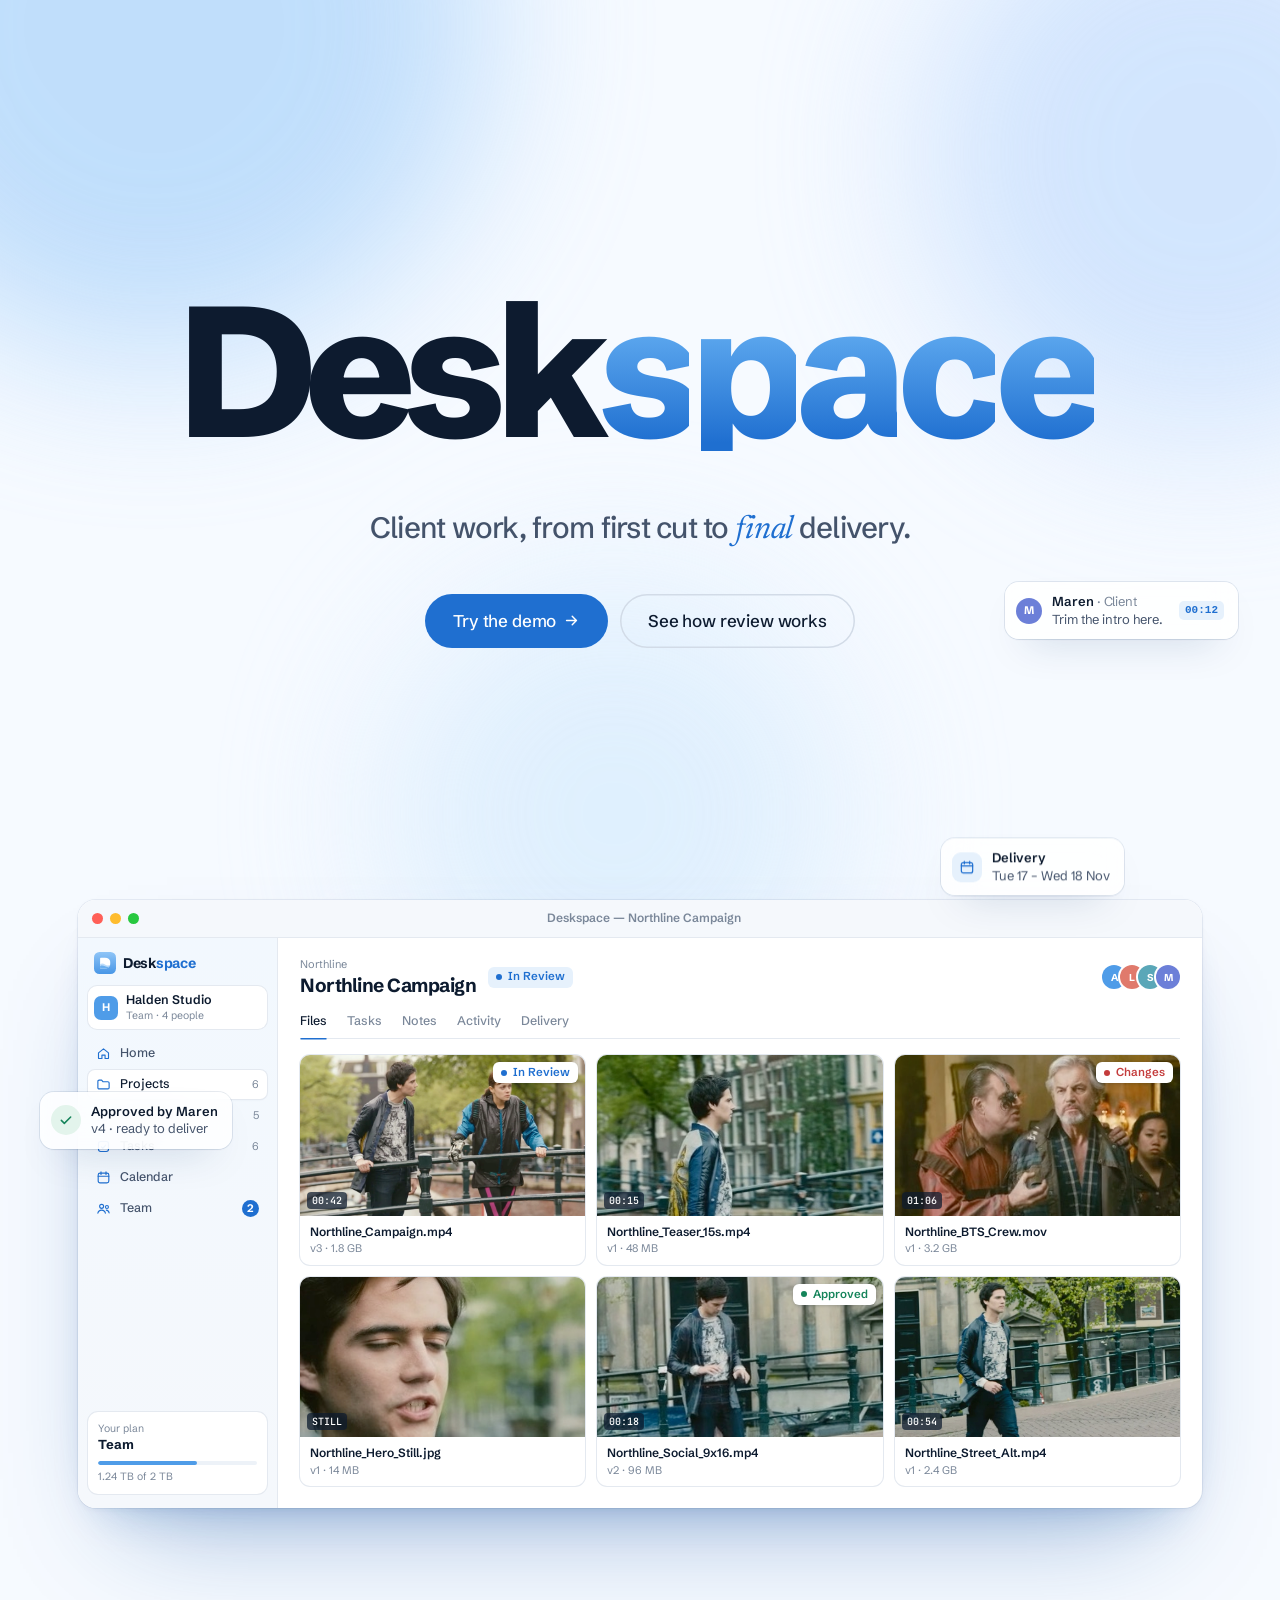
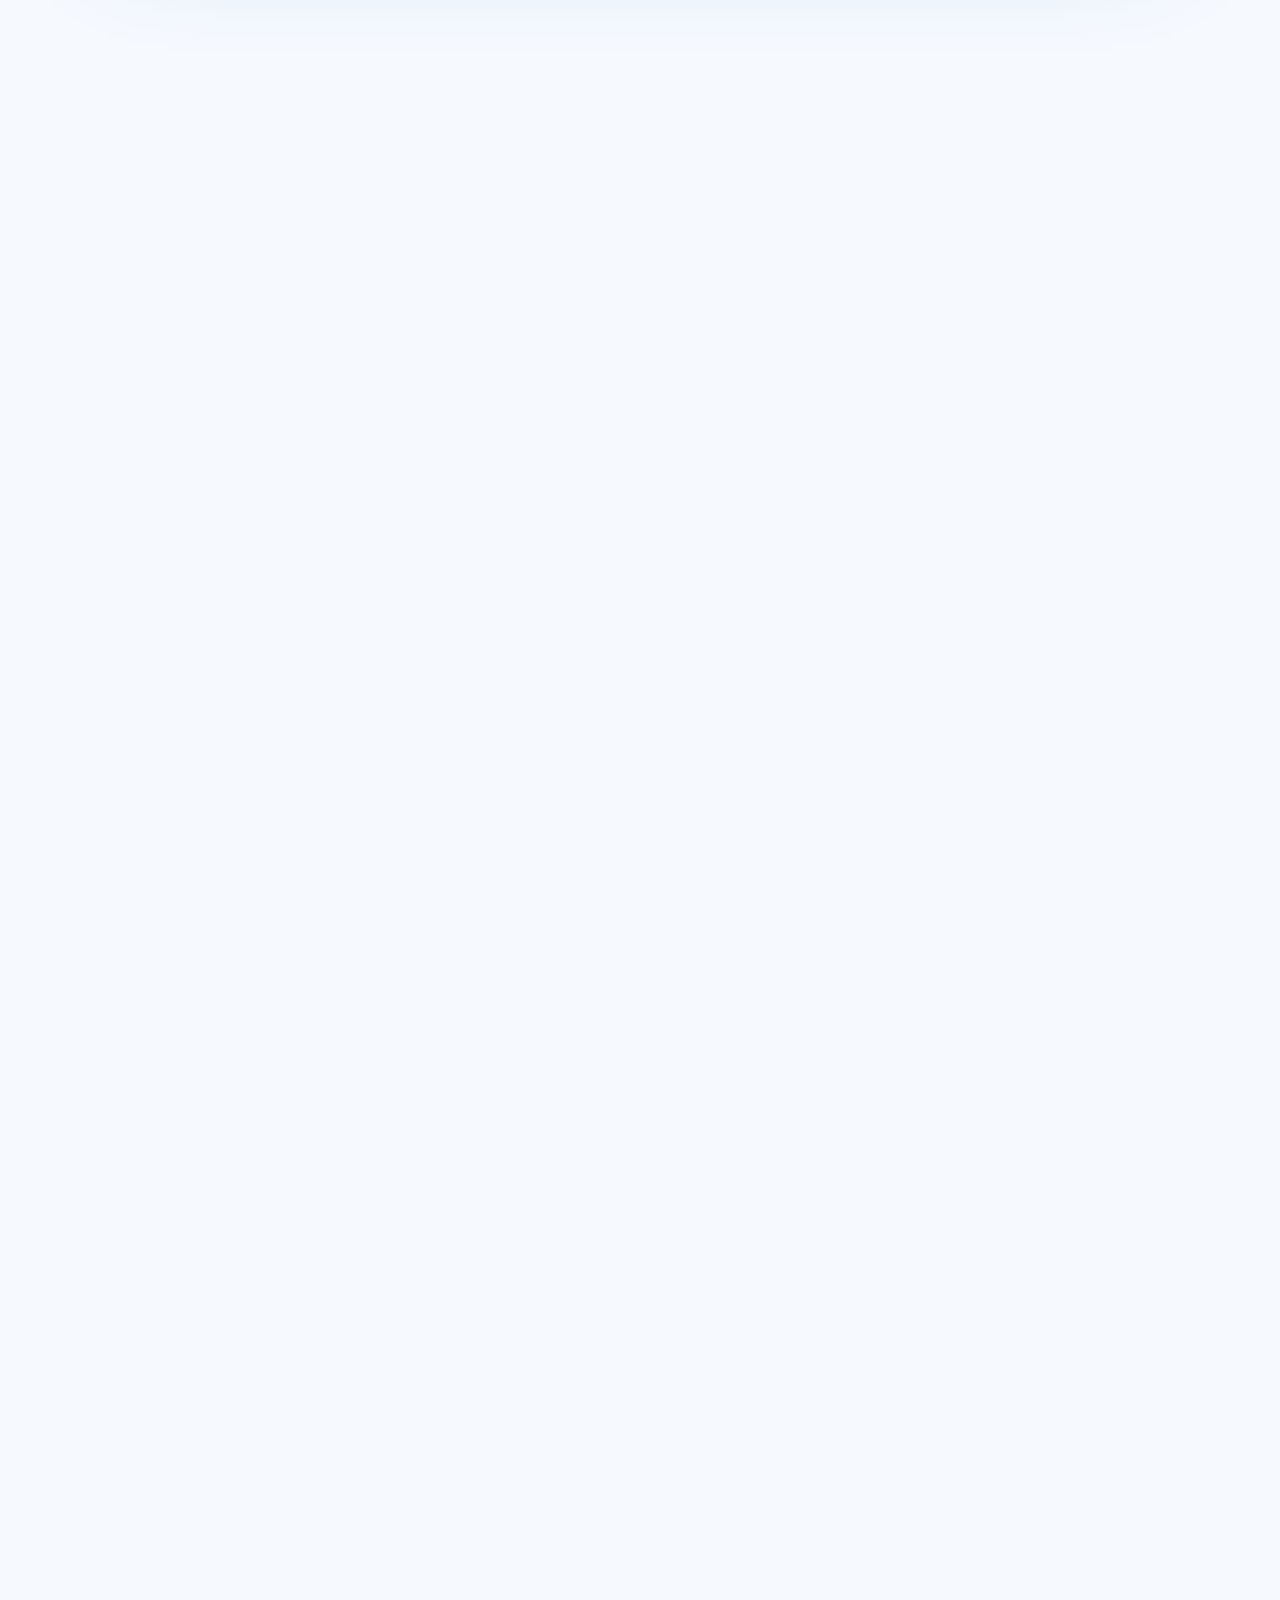
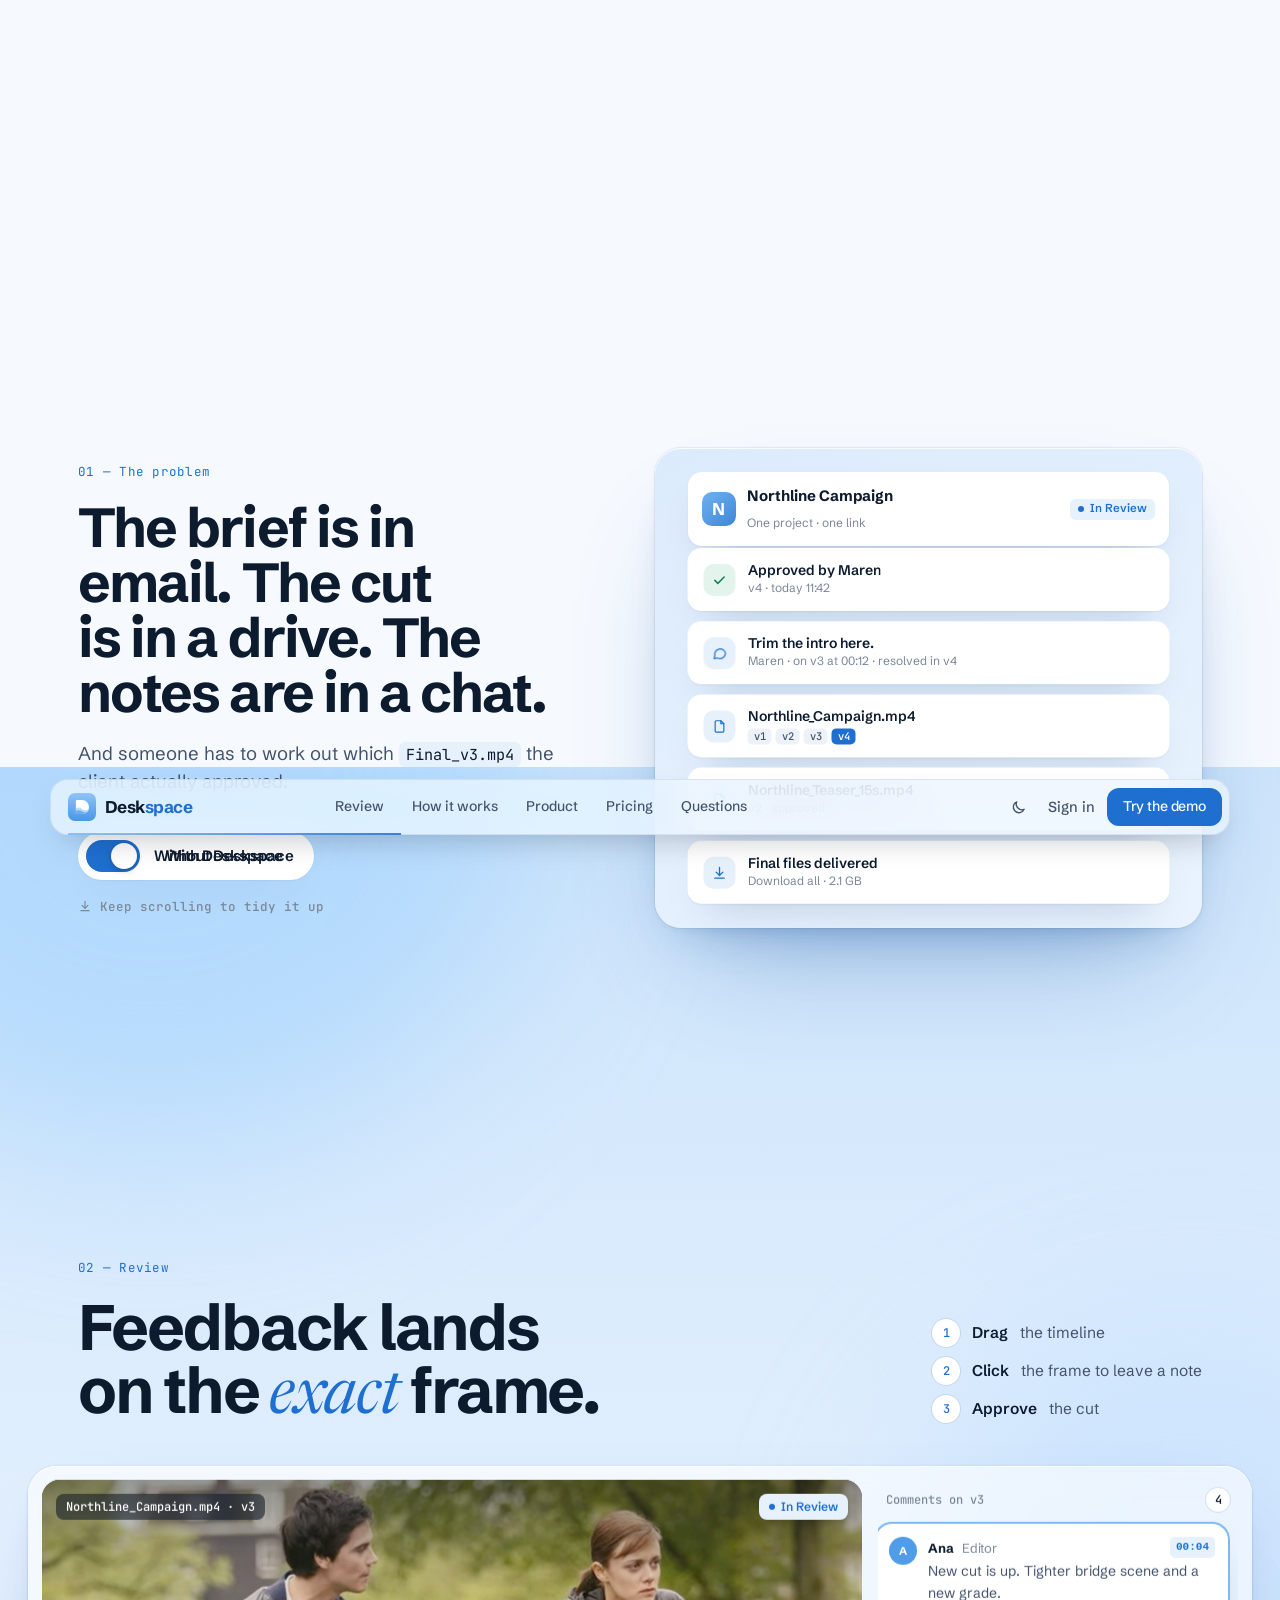
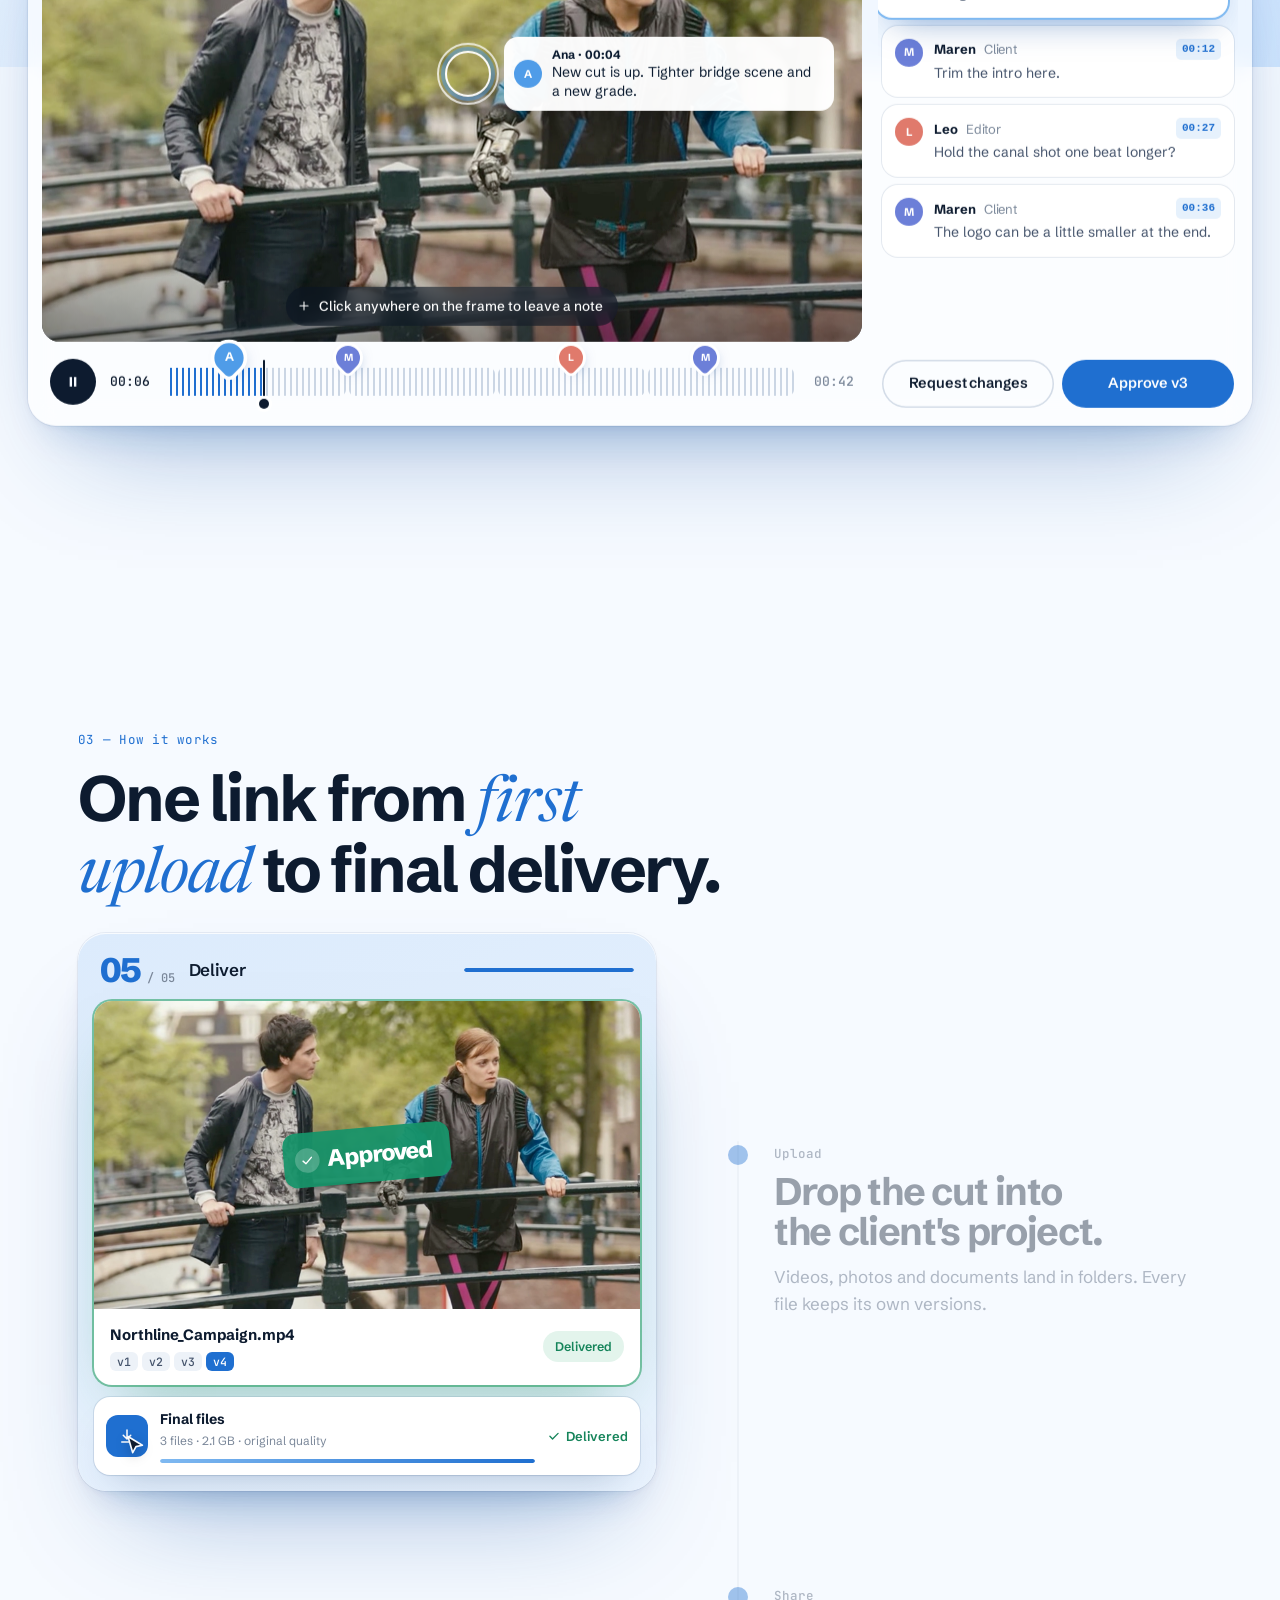
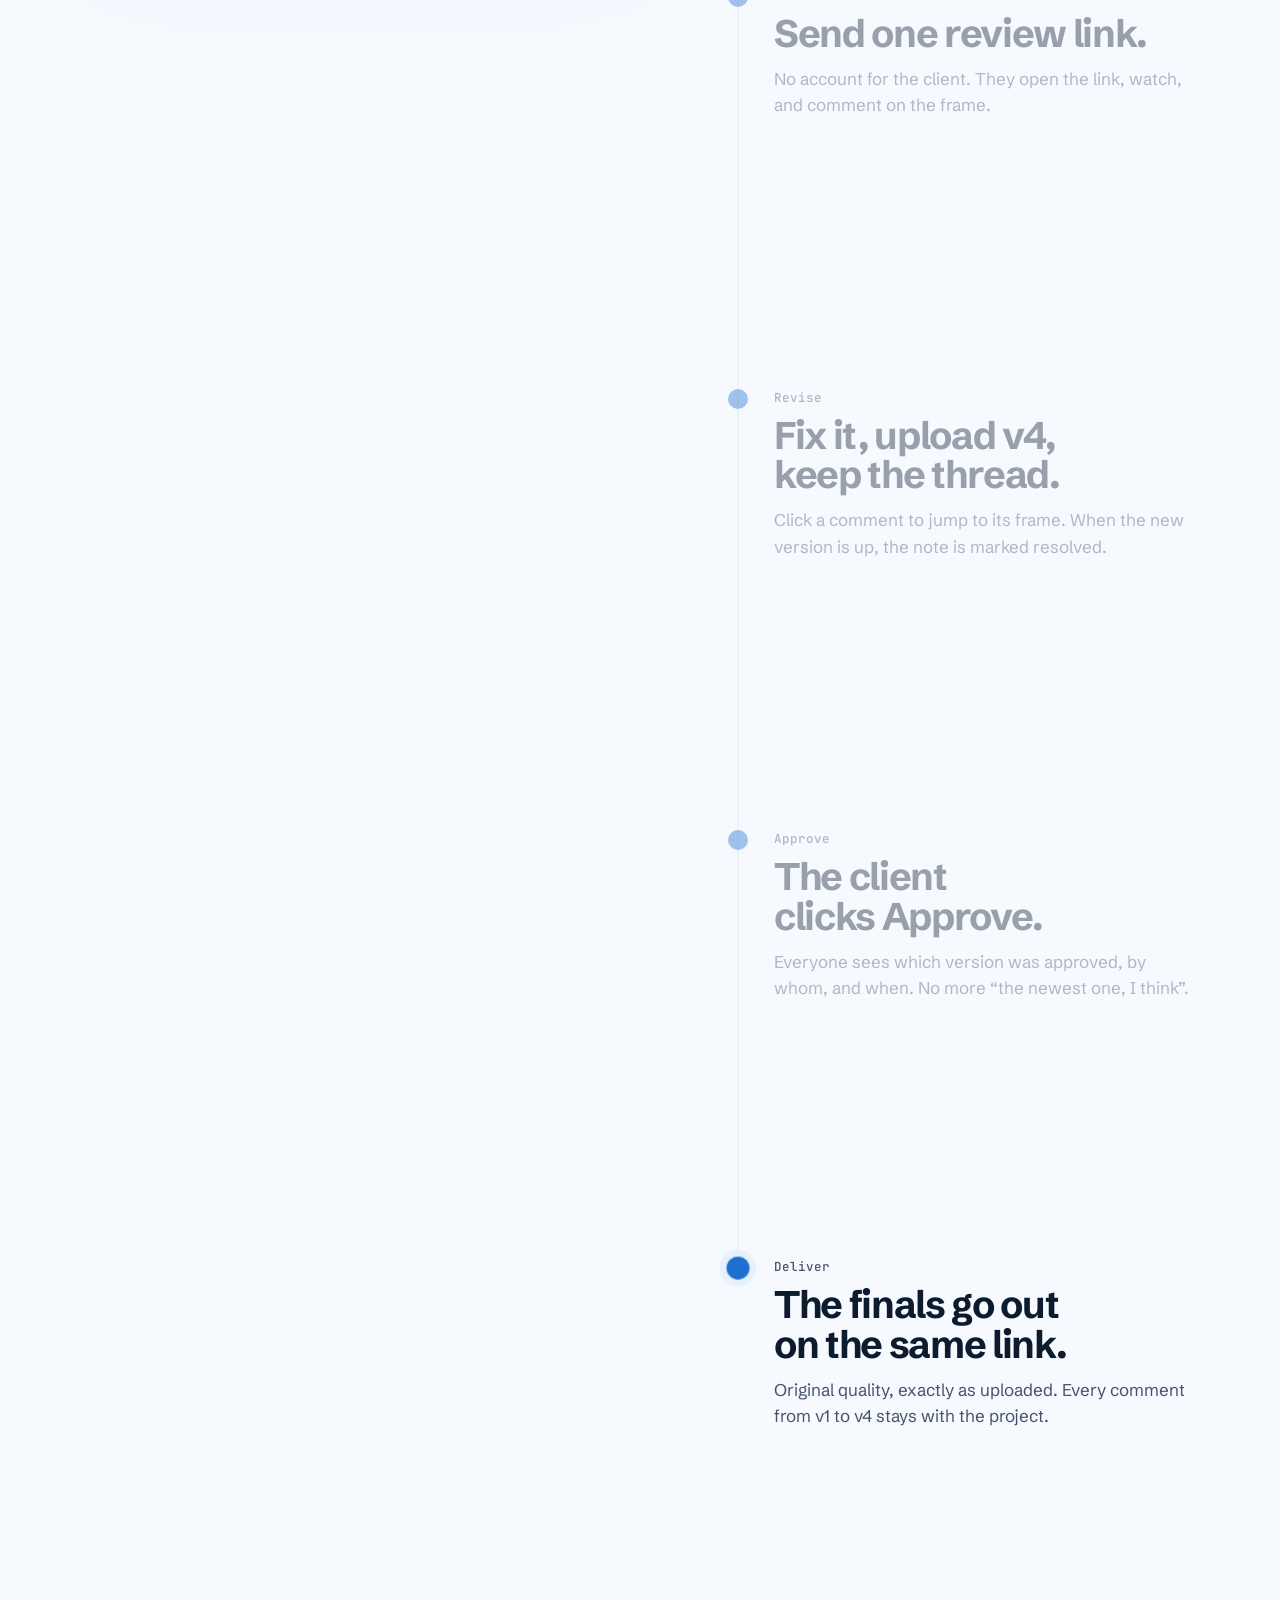
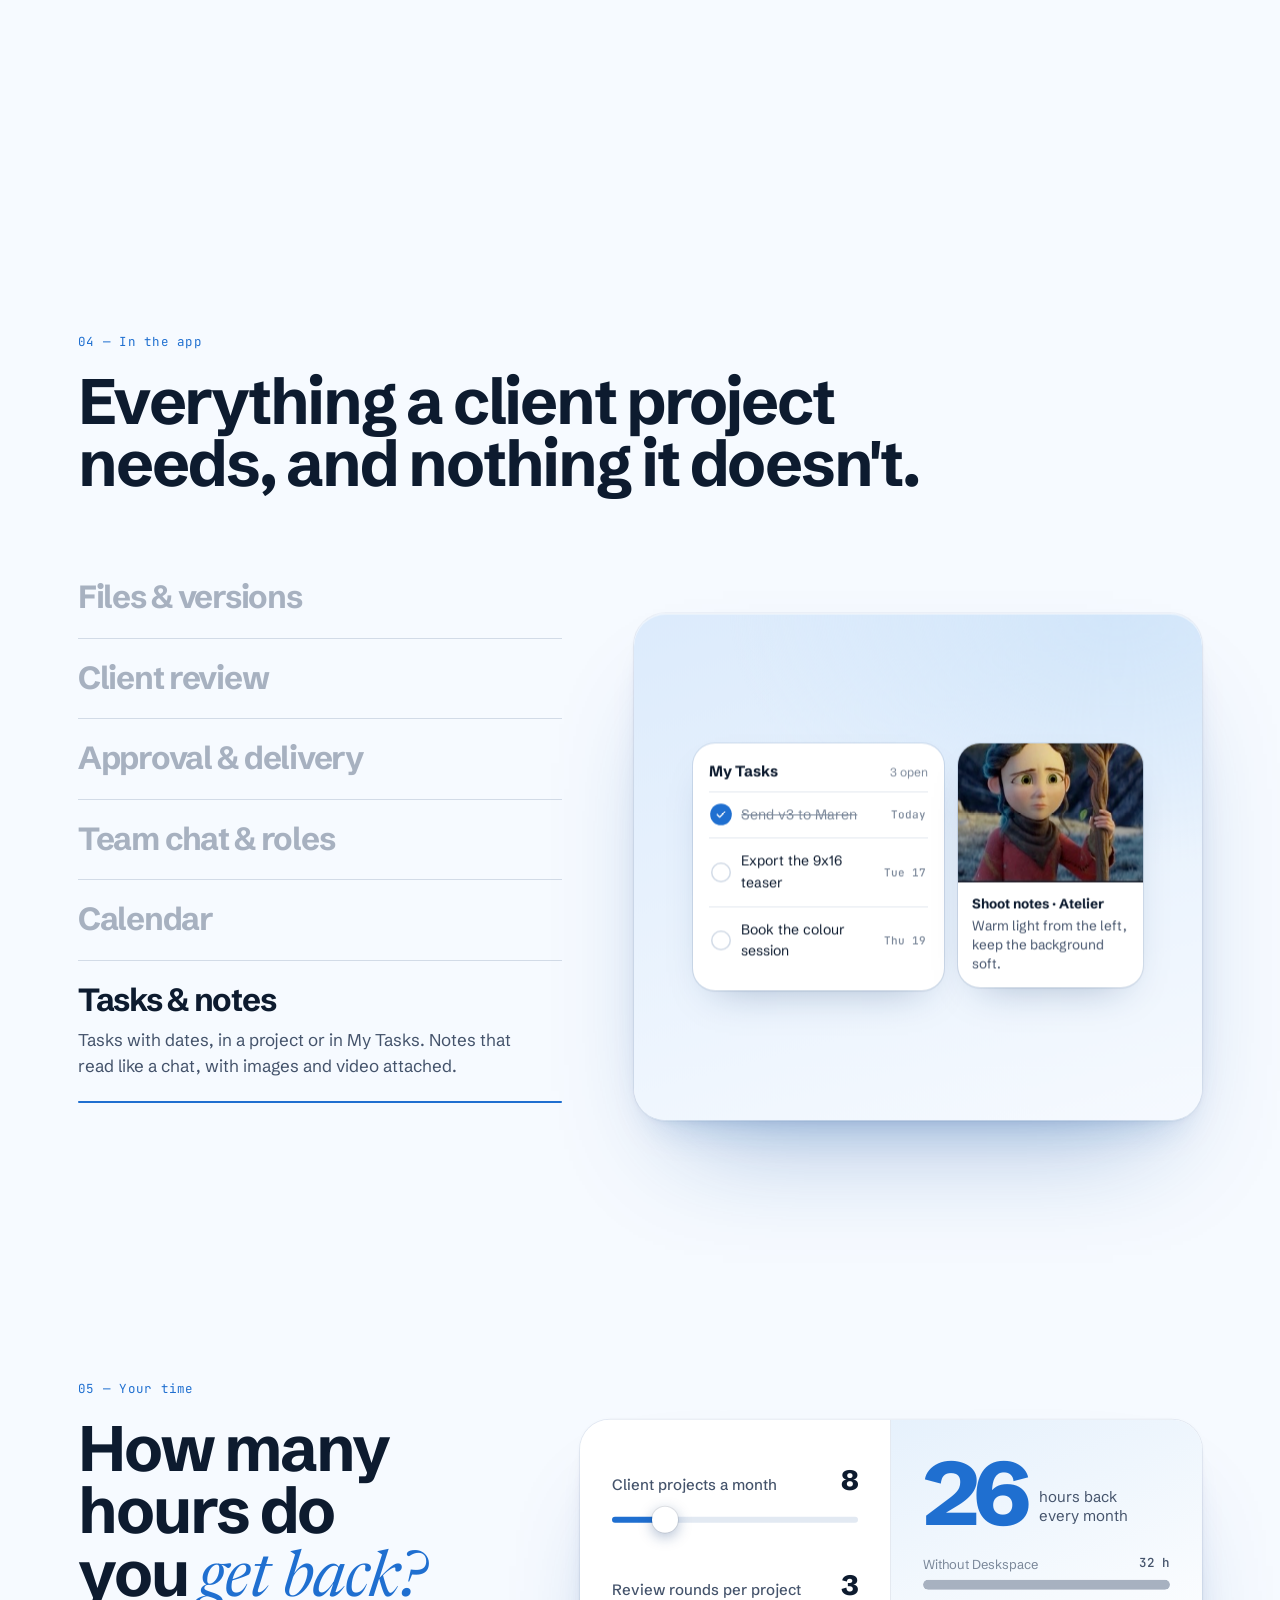
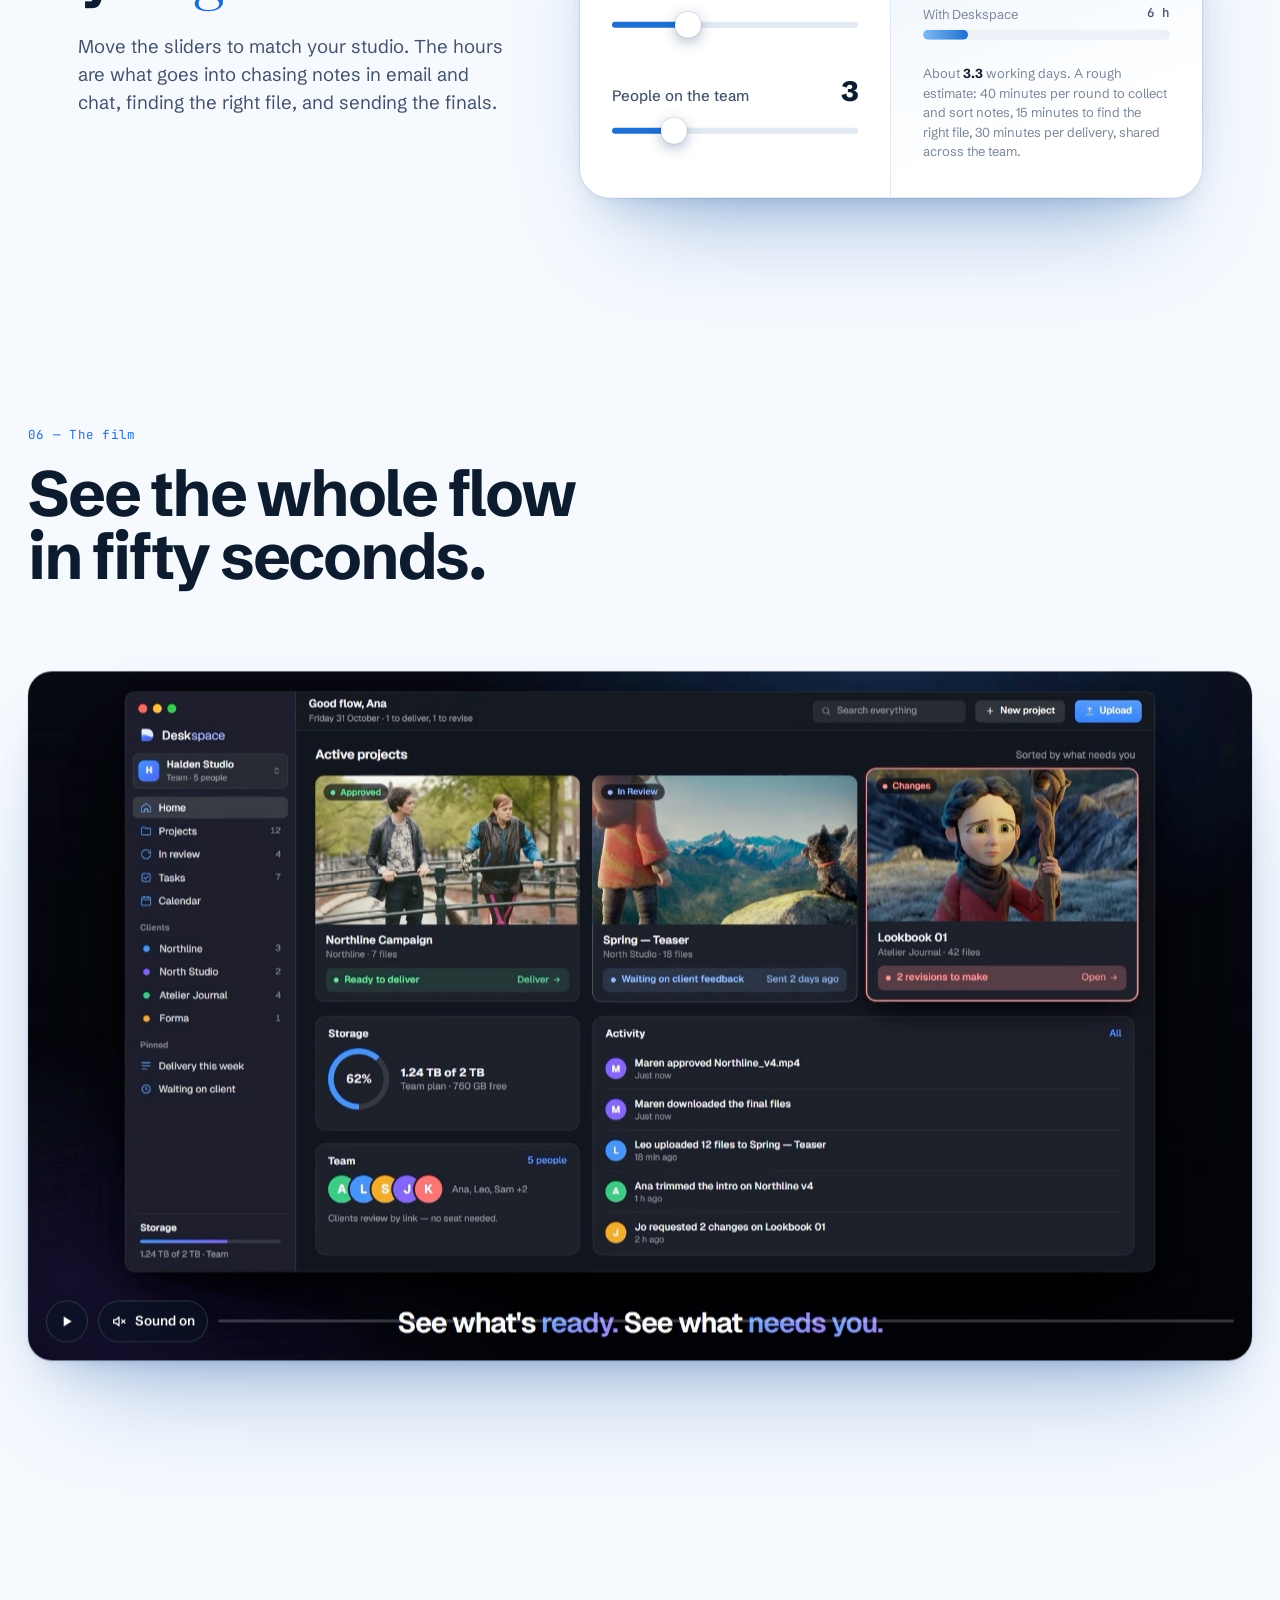
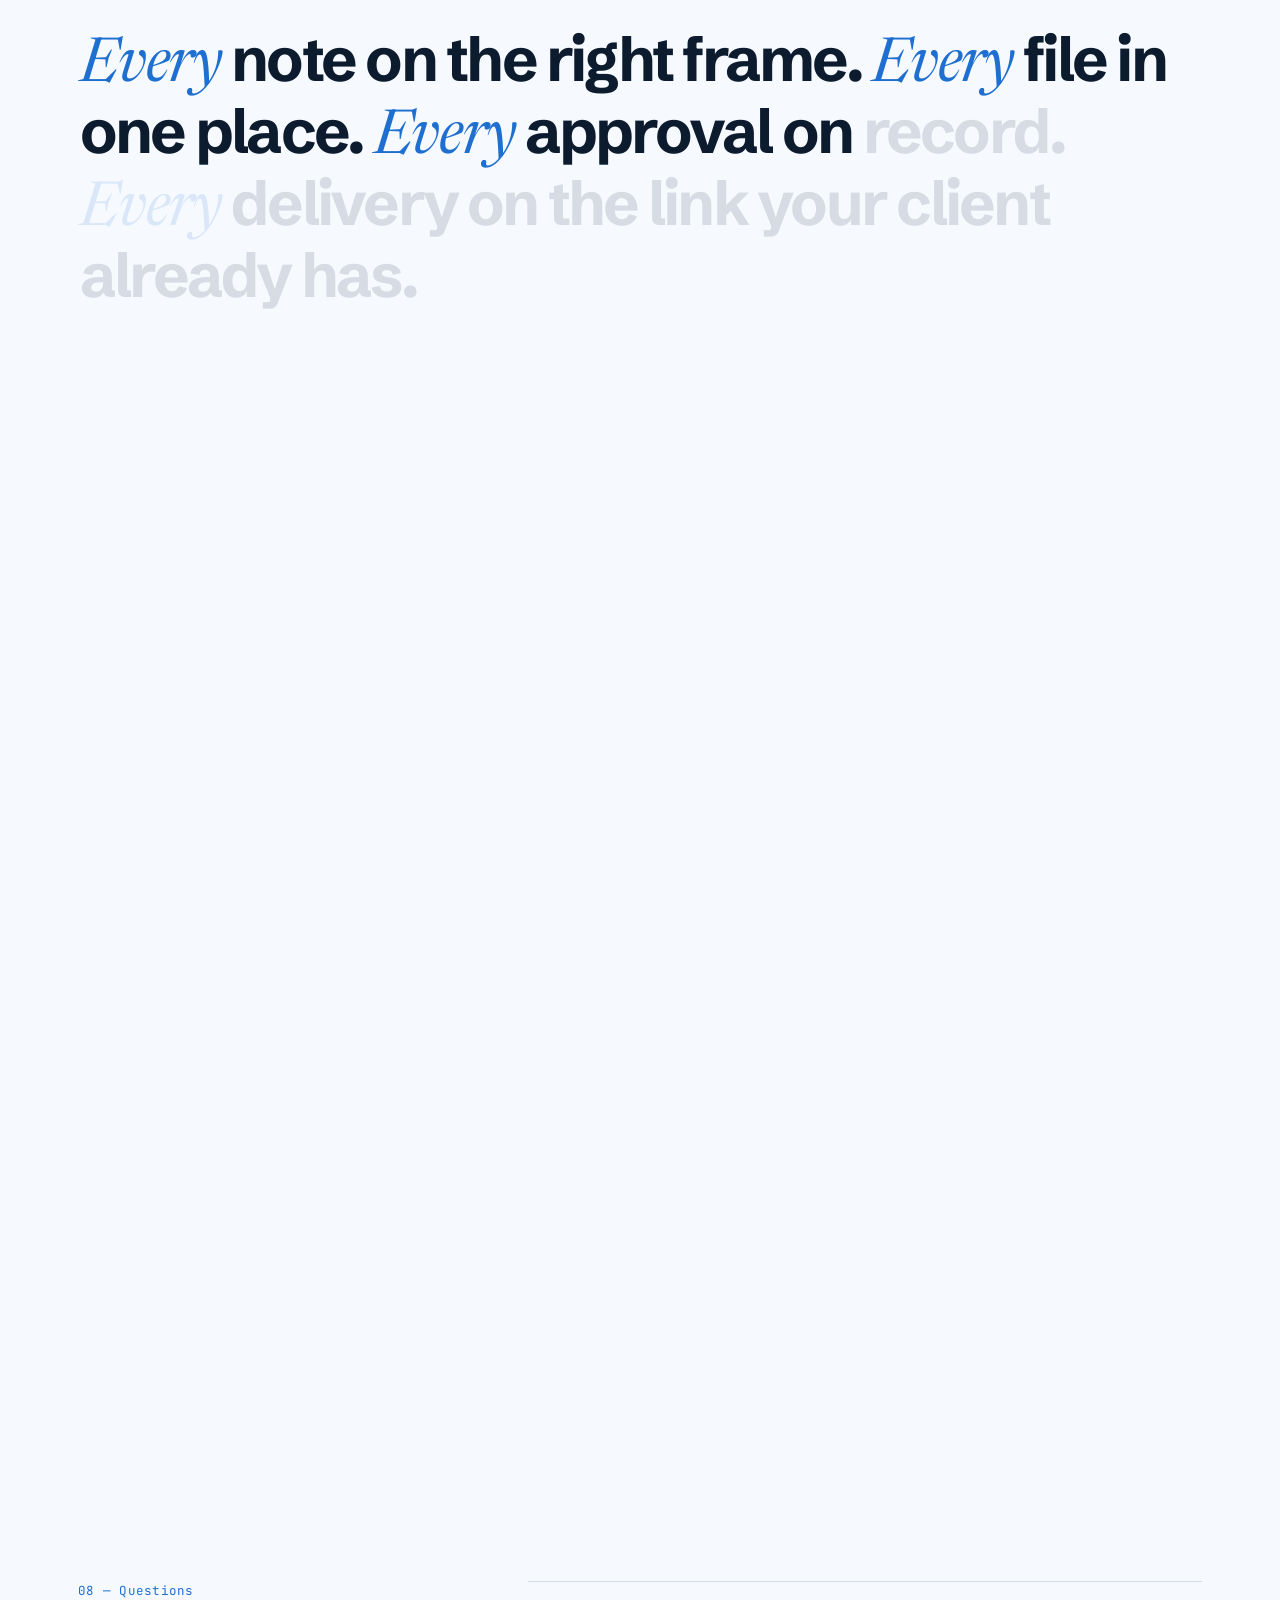
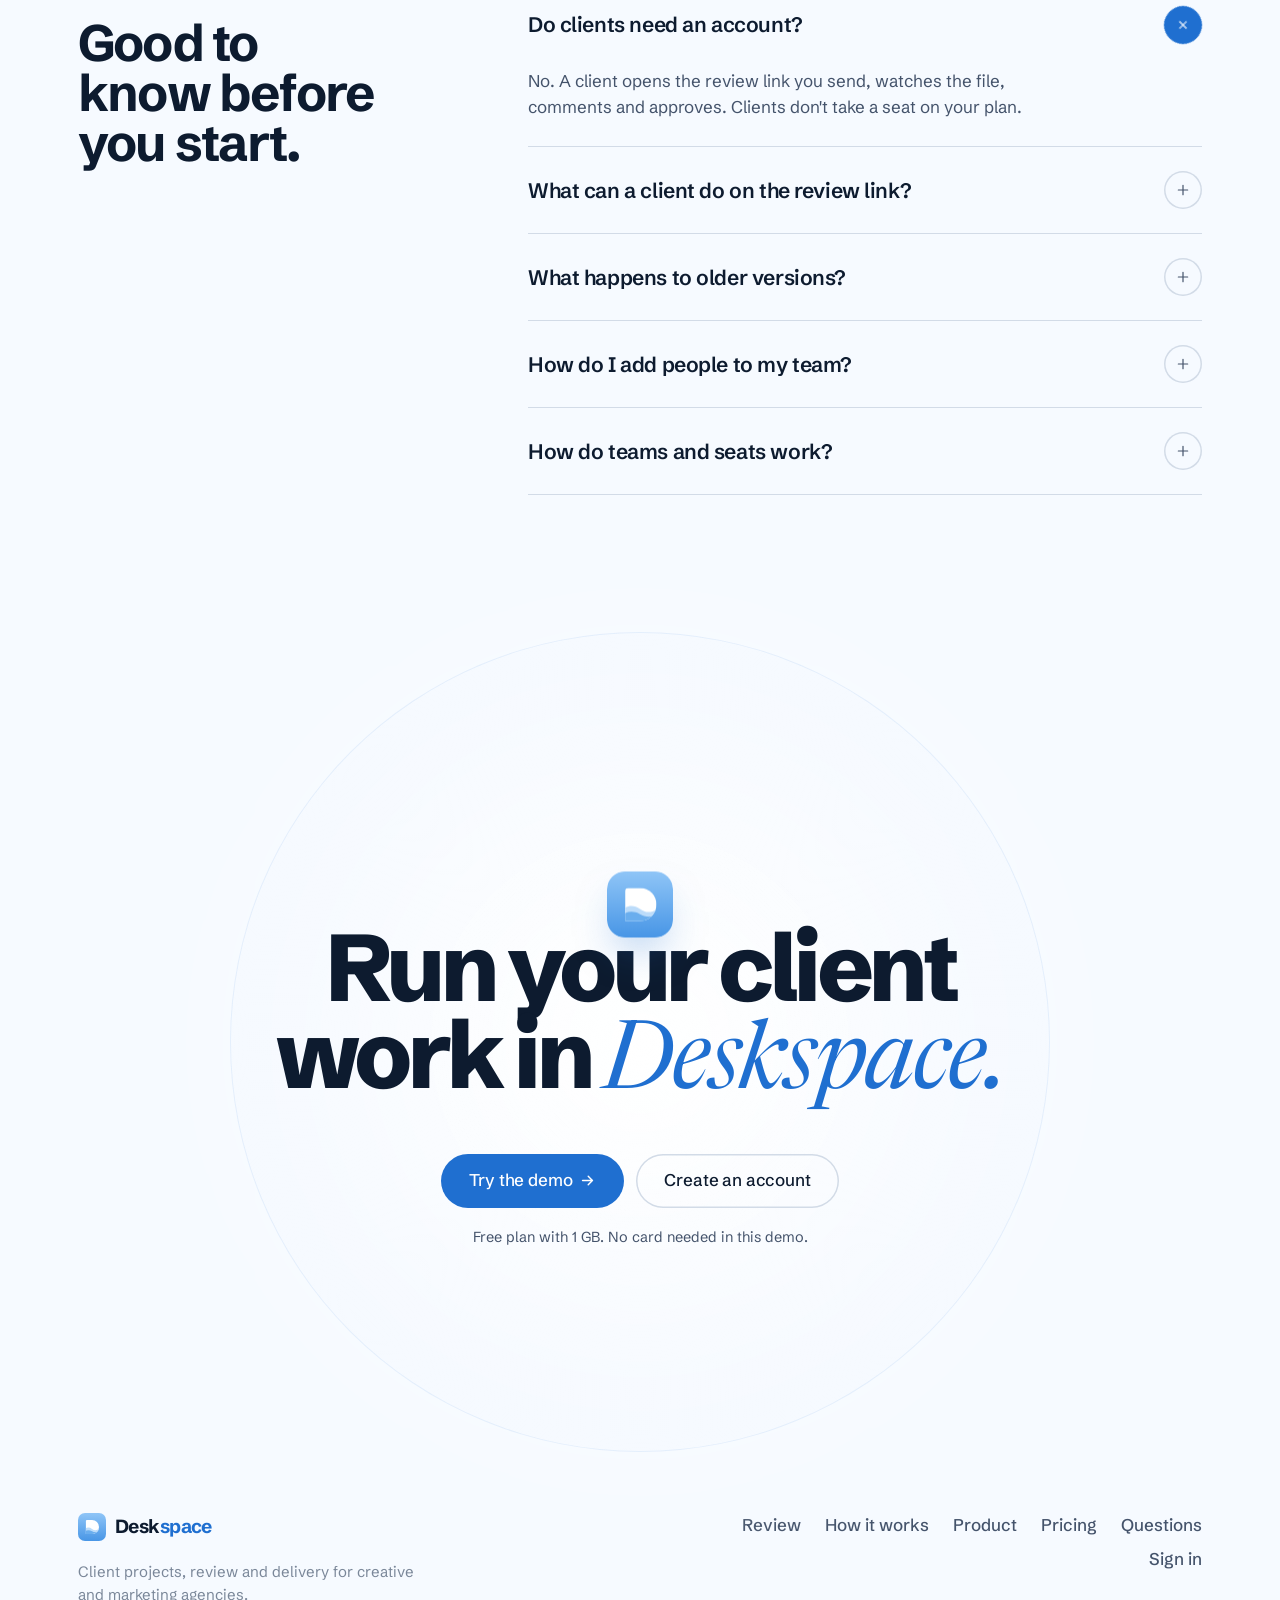
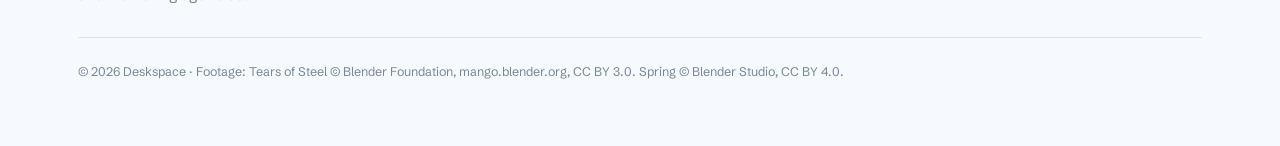
==== commit 930c3f94: "Landing: round spotlight finale, lighter dark sky at top and bottom Co-Authored-By: Claude Opus 5.5 " ====
--- a/index.html
+++ b/index.html
@@ -9,10 +9,10 @@
 <link rel="preconnect" href="https://fonts.googleapis.com">
 <link rel="preconnect" href="https://fonts.gstatic.com" crossorigin>
 <link href="https://fonts.googleapis.com/css2?family=JetBrains+Mono:wght@400;500&family=Newsreader:ital,opsz,wght@1,6..72,400;1,6..72,500&family=Schibsted+Grotesk:wght@400;500;600;700;800&display=swap" rel="stylesheet">
-<script src="js/cursor.js?v=v12-11151500" defer></script>
-<script src="js/theme.js?v=v12-11151500"></script>
-<link rel="stylesheet" href="css/base.css?v=v12-11151500">
-<link rel="stylesheet" href="css/site.css?v=v12-11151500">
+<script src="js/cursor.js?v=v13-11151504" defer></script>
+<script src="js/theme.js?v=v13-11151504"></script>
+<link rel="stylesheet" href="css/base.css?v=v13-11151504">
+<link rel="stylesheet" href="css/site.css?v=v13-11151504">
 </head>
 <body class="lock">
 <div class="page-bg" aria-hidden="true"><i></i><i></i></div>
@@ -478,7 +478,7 @@
 
 <!-- 11. CTA -->
 <section class="cta" id="cta">
-  <div class="cta-beam" aria-hidden="true"></div><div class="cta-pool" aria-hidden="true"></div>
+  <div class="cta-spot" aria-hidden="true"></div>
   <div class="wrap cta-in rv">
     <svg class="cta-mark" data-float="0.12" aria-hidden="true"><use href="#mark"/></svg>
     <h2>Run your client work in <em>Deskspace.</em></h2>
@@ -497,6 +497,6 @@
   </div>
 </footer>
 
-<script src="js/site.js?v=v12-11151500"></script>
+<script src="js/site.js?v=v13-11151504"></script>
 </body>
 </html>
--- a/css/site.css
+++ b/css/site.css
@@ -739,14 +739,13 @@
 
 /* ---------- 11. cta: a spotlight from above ---------- */
 .cta { padding: 200px 0 210px; overflow-x: clip; text-align: center; }
-.cta-beam { position: absolute; left: 50%; top: 0; width: min(1200px, 150vw); height: 100%; pointer-events: none; transform: translateX(-50%);
-  background: conic-gradient(from 0deg at 50% -6%, transparent 161deg, rgba(150, 205, 255, 0.18) 170deg, rgba(190, 228, 255, 0.42) 180deg, rgba(150, 205, 255, 0.18) 190deg, transparent 199deg);
-  -webkit-mask: linear-gradient(180deg, #000 0%, #000 55%, transparent 95%); mask: linear-gradient(180deg, #000 0%, #000 55%, transparent 95%); filter: blur(5px); animation: beam 8s ease-in-out infinite; }
-.cta-pool { position: absolute; left: 50%; top: 54%; width: min(980px, 130vw); height: 460px; border-radius: 50%; pointer-events: none; transform: translate(-50%, -50%);
-  background: radial-gradient(closest-side, rgba(120, 180, 250, 0.26), rgba(120, 180, 250, 0.07) 62%, transparent); animation: beam 8s ease-in-out -2s infinite; }
-:root:not([data-theme="dark"]) .cta-beam { background: conic-gradient(from 0deg at 50% -6%, transparent 158deg, rgba(255, 255, 255, 0.45) 168deg, rgba(255, 255, 255, 0.85) 180deg, rgba(255, 255, 255, 0.45) 192deg, transparent 202deg); }
-:root:not([data-theme="dark"]) .cta-pool { background: radial-gradient(closest-side, rgba(255, 255, 255, 0.75), rgba(255, 255, 255, 0.2) 62%, transparent); }
-@keyframes beam { 50% { opacity: 0.78; } }
+.cta-spot { position: absolute; left: 50%; top: 50%; width: min(820px, 118vw); aspect-ratio: 1; border-radius: 50%; pointer-events: none; transform: translate(-50%, -50%);
+  background: radial-gradient(circle closest-side, rgba(125, 185, 252, 0.3) 0%, rgba(105, 168, 246, 0.2) 45%, rgba(90, 152, 238, 0.1) 76%, rgba(90, 152, 238, 0.035) 96%, transparent 100%);
+  box-shadow: inset 0 0 0 1px rgba(160, 205, 255, 0.08), 0 0 140px 10px rgba(80, 140, 230, 0.1); animation: spot 9s ease-in-out infinite; }
+.cta-spot::after { content: ""; position: absolute; inset: 24%; border-radius: 50%; background: radial-gradient(circle closest-side, rgba(175, 218, 255, 0.16), transparent); }
+:root:not([data-theme="dark"]) .cta-spot { background: radial-gradient(circle closest-side, rgba(255, 255, 255, 0.85) 0%, rgba(255, 255, 255, 0.5) 50%, rgba(255, 255, 255, 0.18) 80%, rgba(255, 255, 255, 0.05) 96%, transparent 100%); box-shadow: inset 0 0 0 1px rgba(31, 111, 208, 0.08), 0 0 140px 10px rgba(255, 255, 255, 0.35); }
+:root:not([data-theme="dark"]) .cta-spot::after { background: radial-gradient(circle closest-side, rgba(255, 255, 255, 0.6), transparent); }
+@keyframes spot { 50% { transform: translate(-50%, -50%) scale(1.035); opacity: 0.88; } }
 .cta-in { position: relative; translate: var(--cx, 0px) var(--cy, 0px); }
 .cta-in.rv { transition: opacity 1s ease, transform 1.3s var(--out), filter 1s ease, translate 1.4s var(--out); }
 :root[data-theme="dark"] .cta h2 { text-shadow: 0 0 60px rgba(120, 180, 250, 0.22); }
@@ -846,7 +845,7 @@
   html { scroll-behavior: auto; }
   .intro { display: none; }
   .enter, .rv, .fs, .hl > span { opacity: 1 !important; transform: none !important; transition: none !important; }
-  .sky i, .chip, .cta-mark, .pd-hint, .film-snd, .pt-ty i, .cta-beam, .cta-pool { animation: none !important; }
+  .sky i, .chip, .cta-mark, .pd-hint, .film-snd, .pt-ty i, .cta-spot { animation: none !important; }
   .cta-in { translate: none !important; }
   .win { transform: none !important; }
   .fx-it.on .fx-bar i { animation: none; width: 100%; }
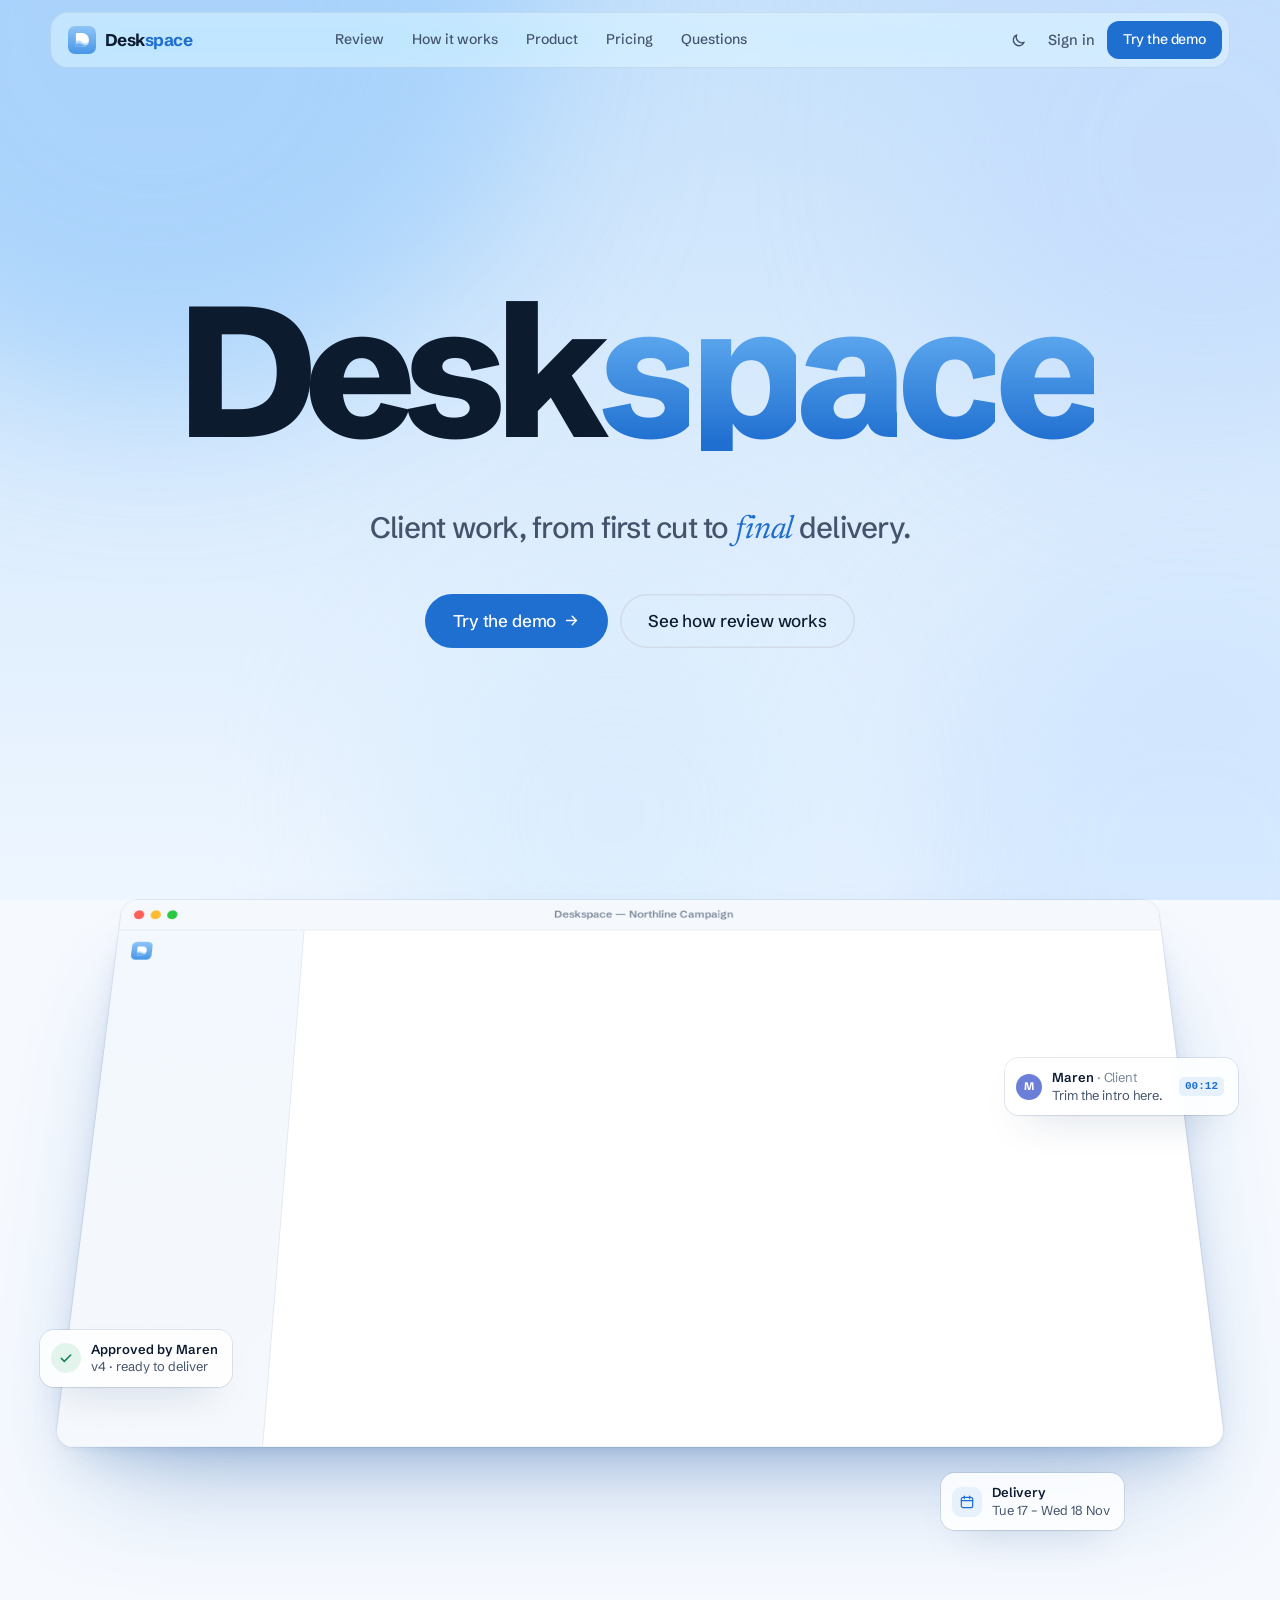
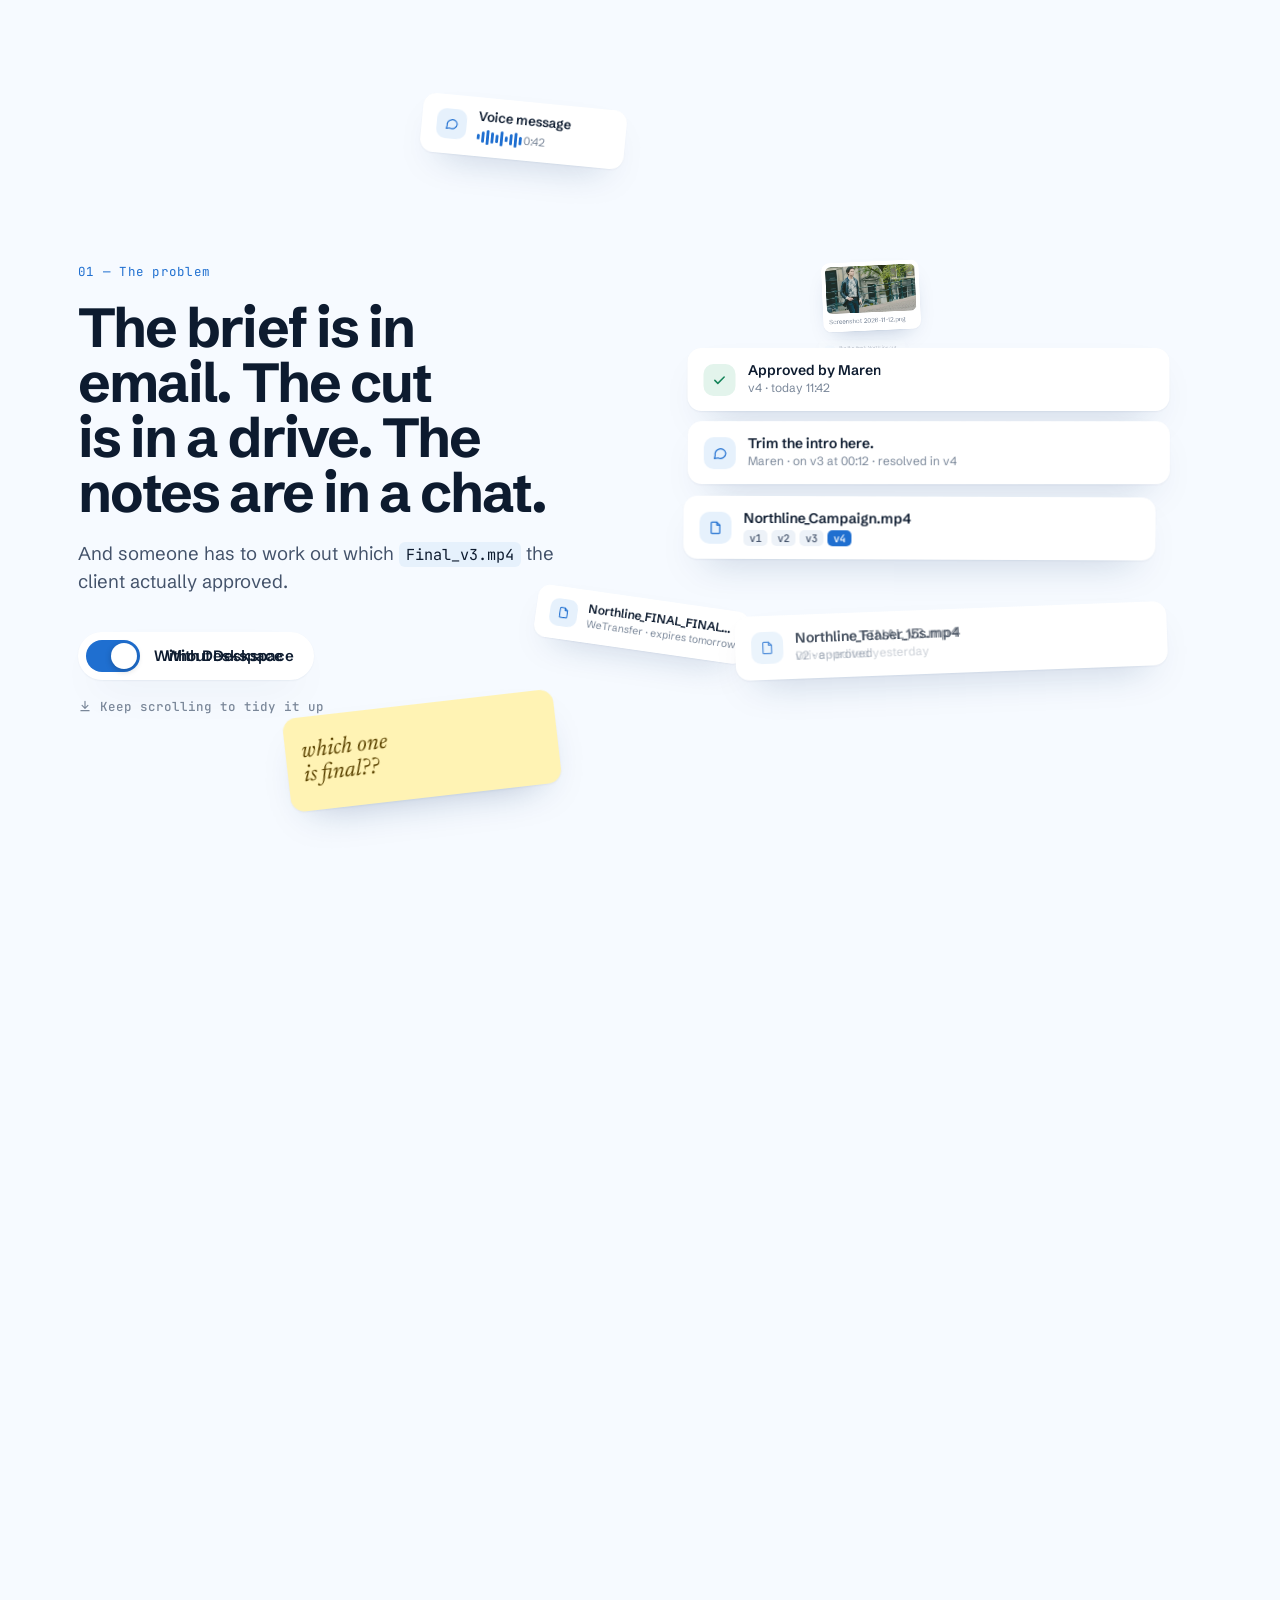
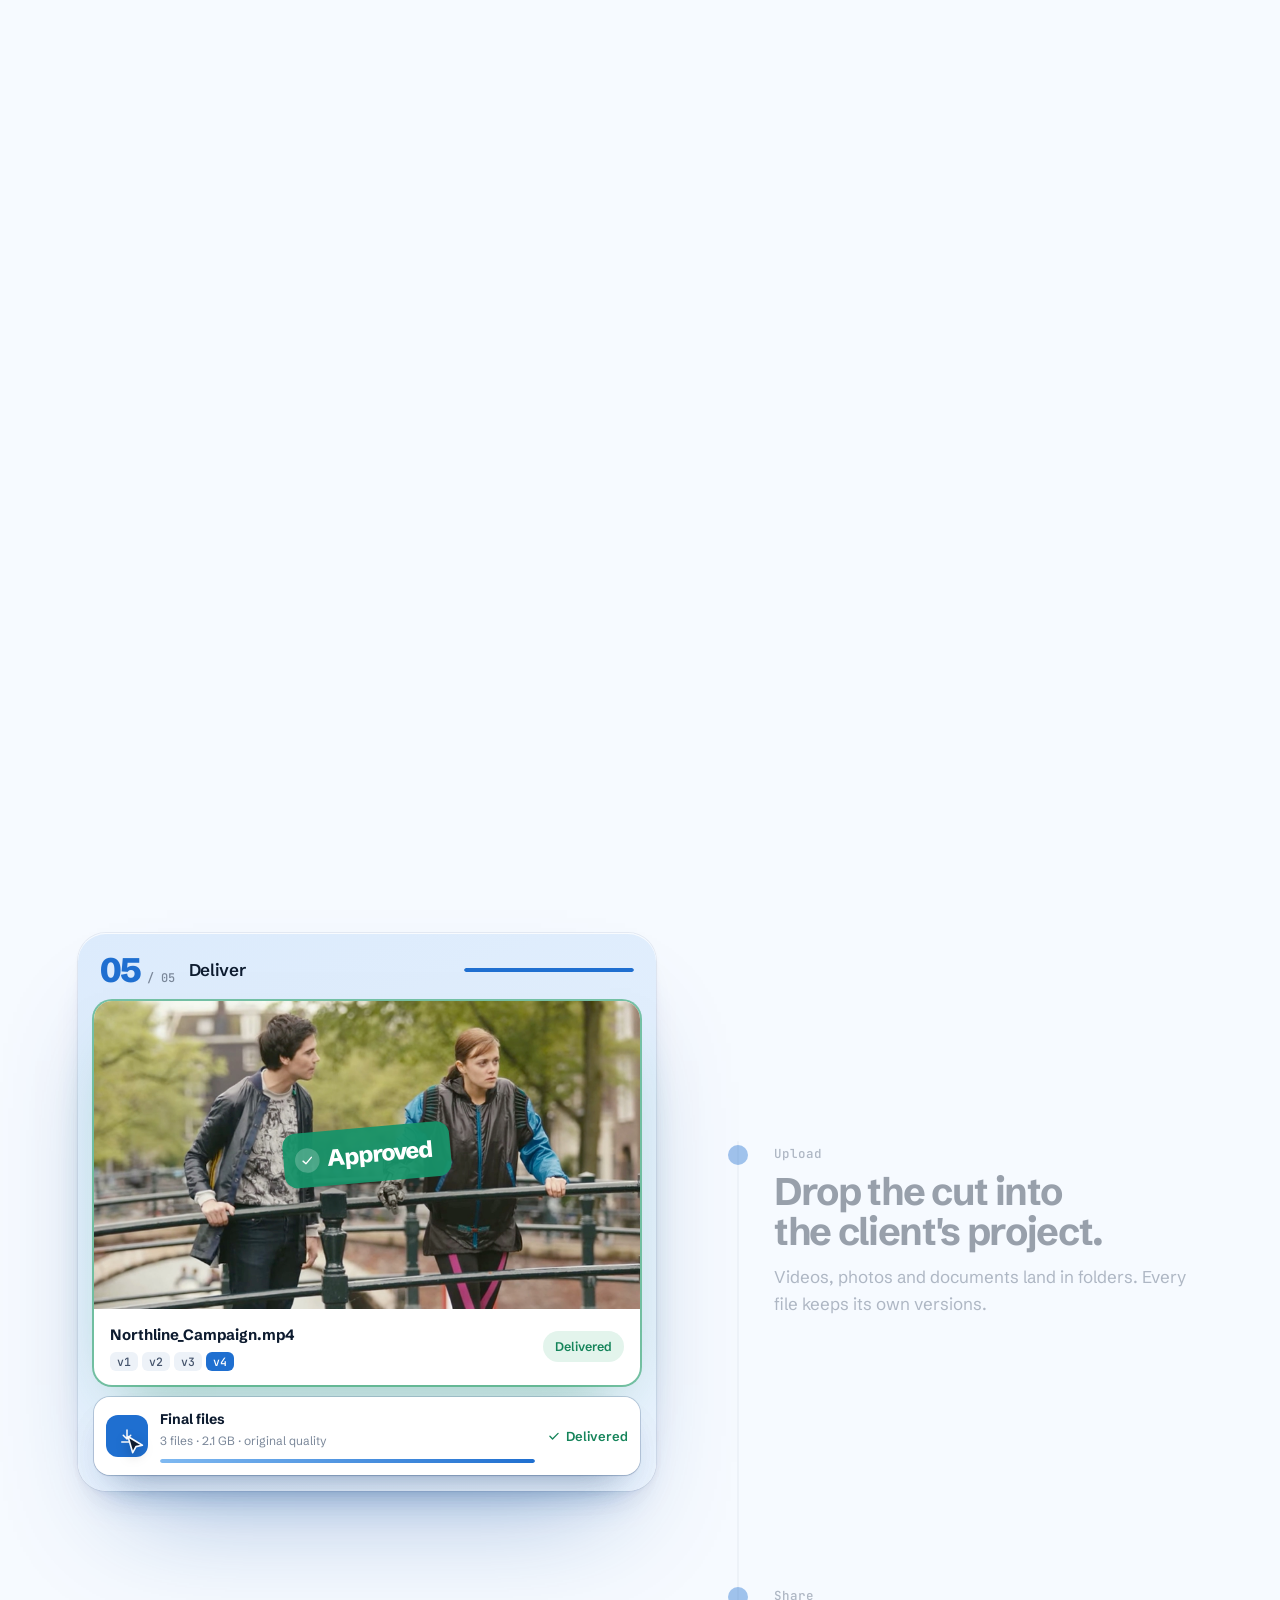
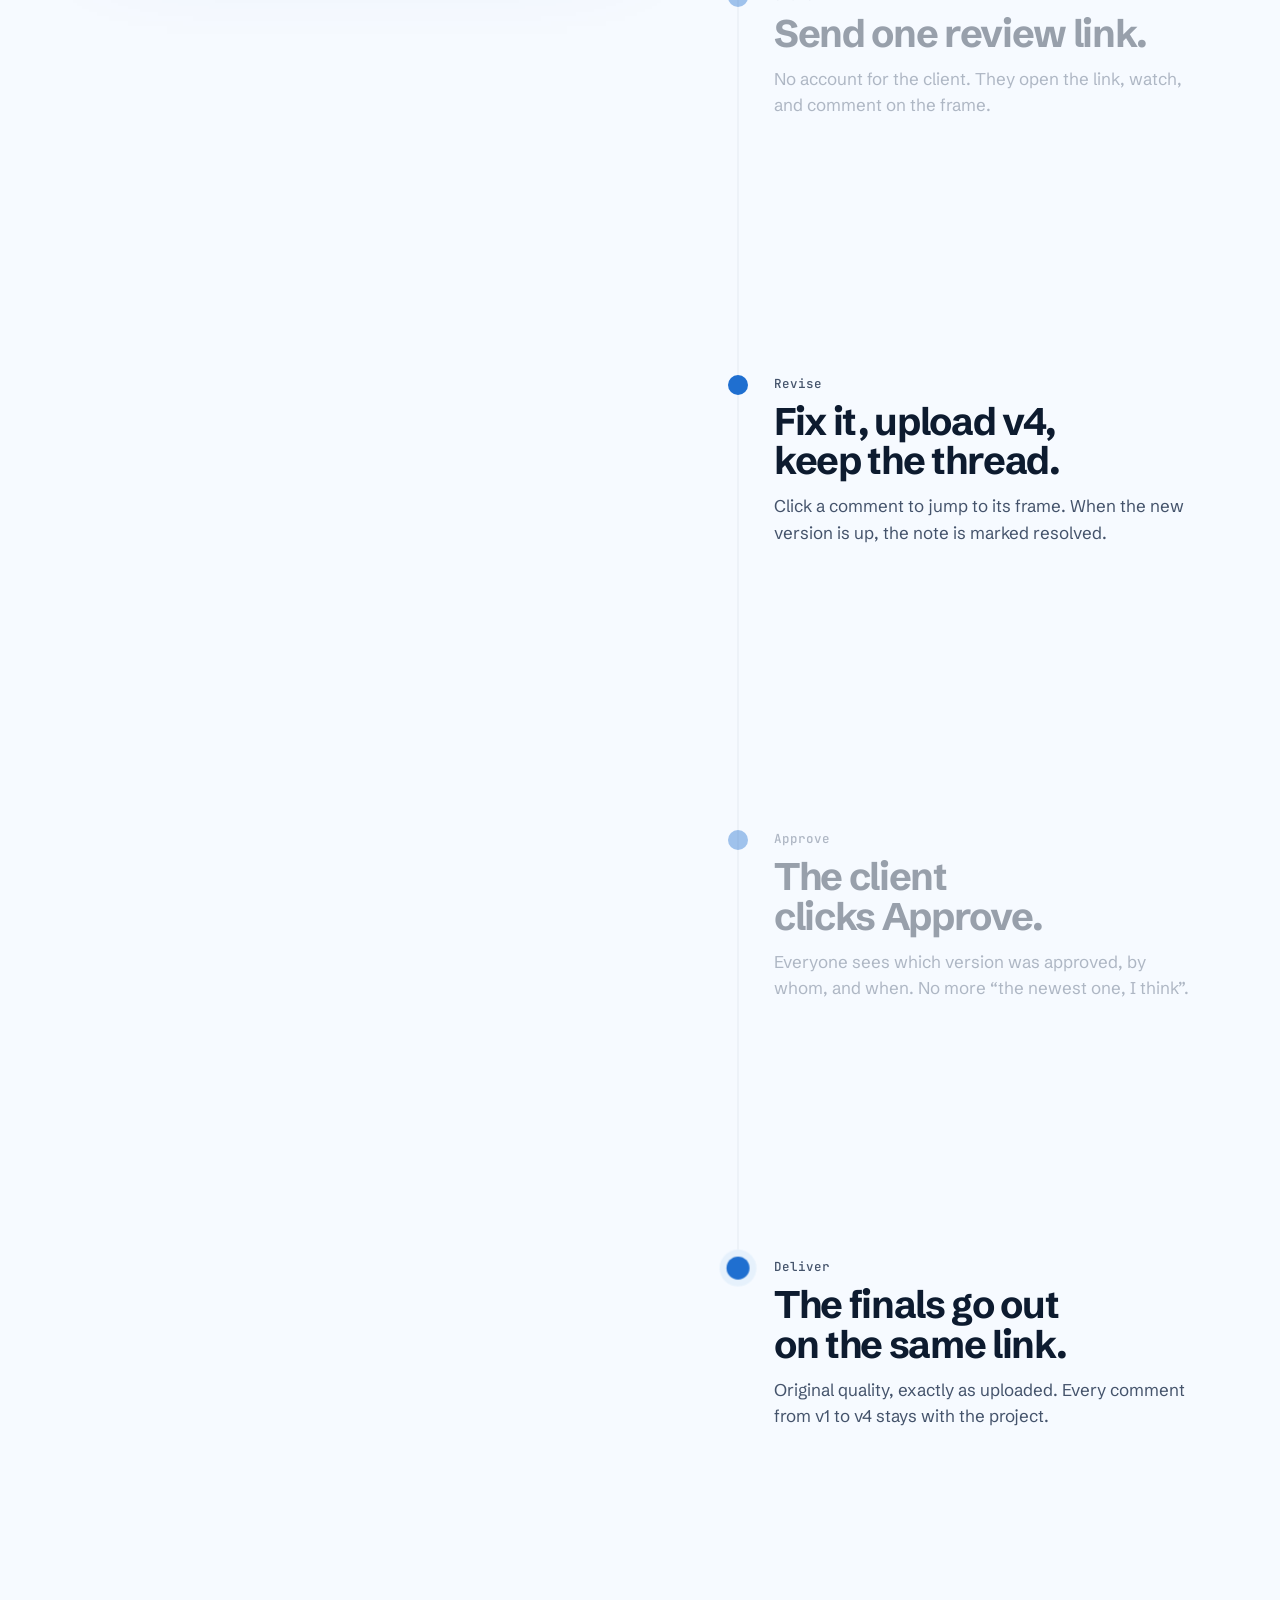
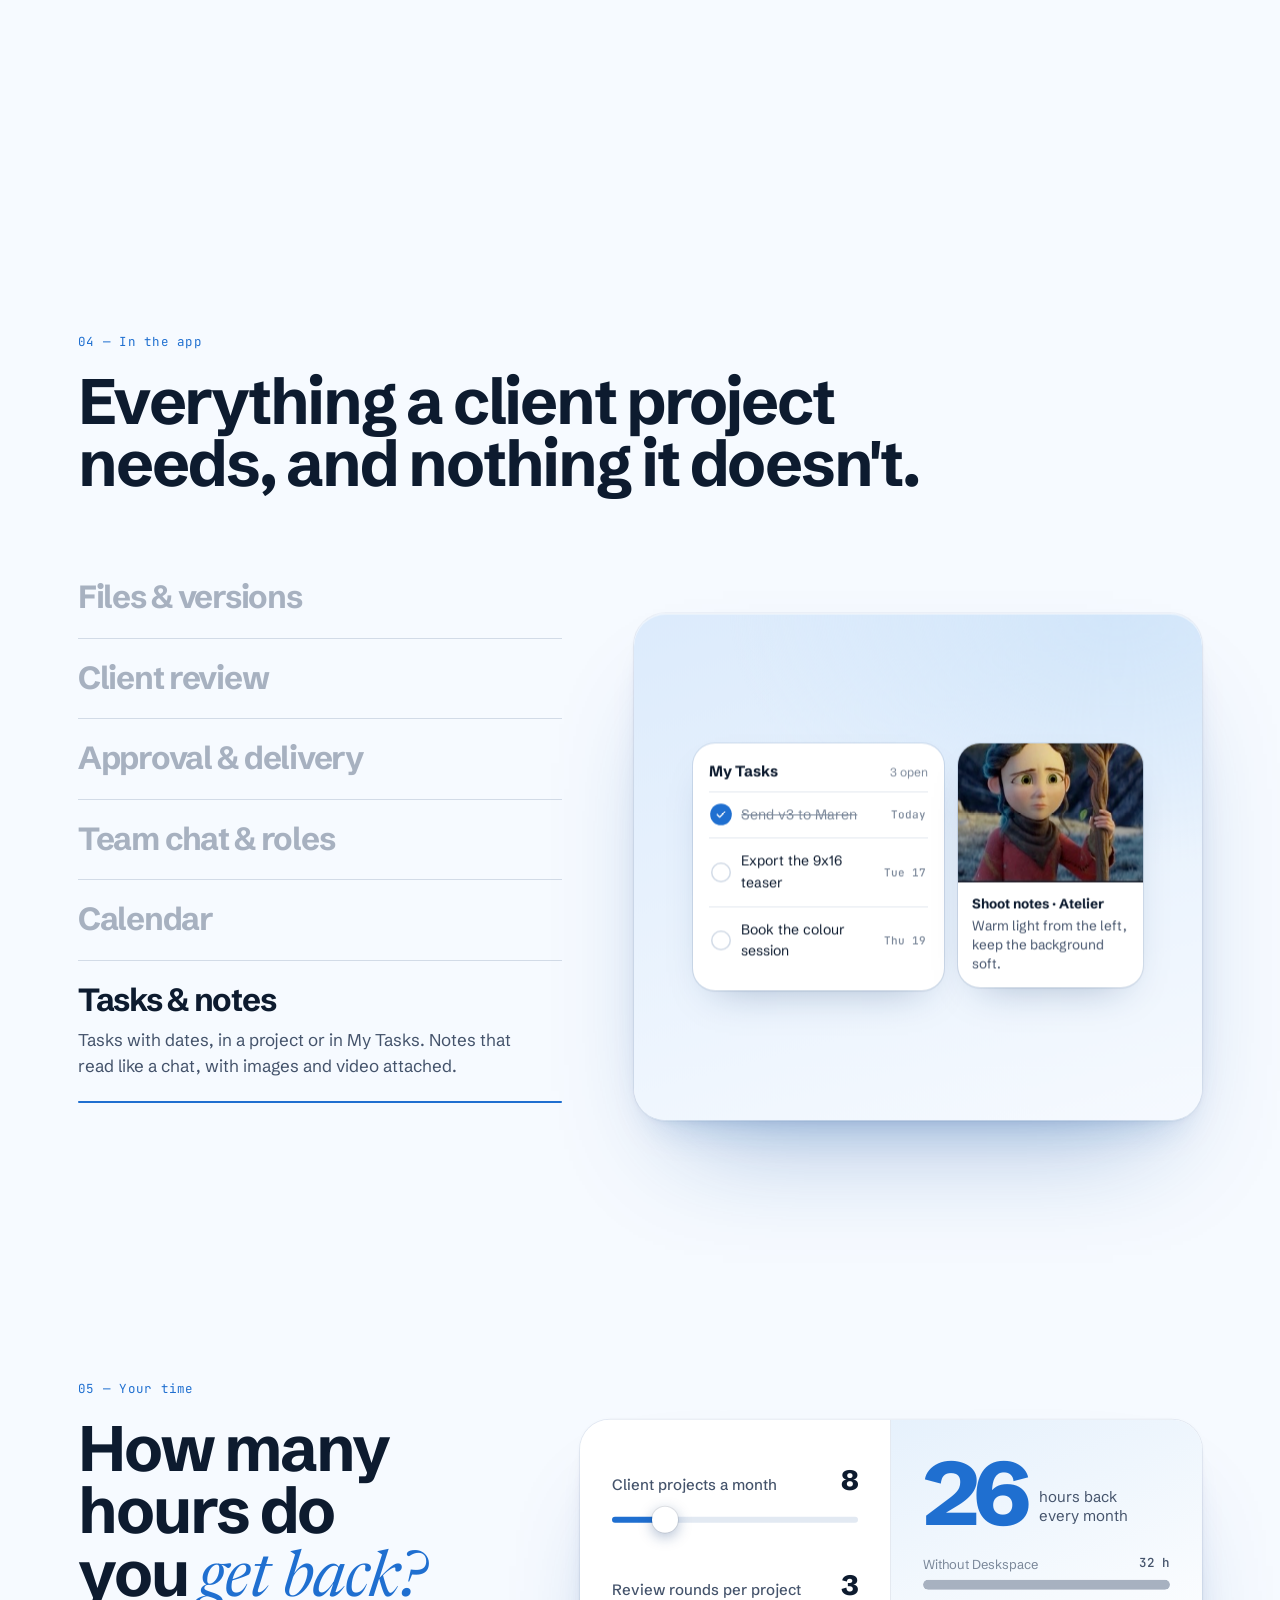
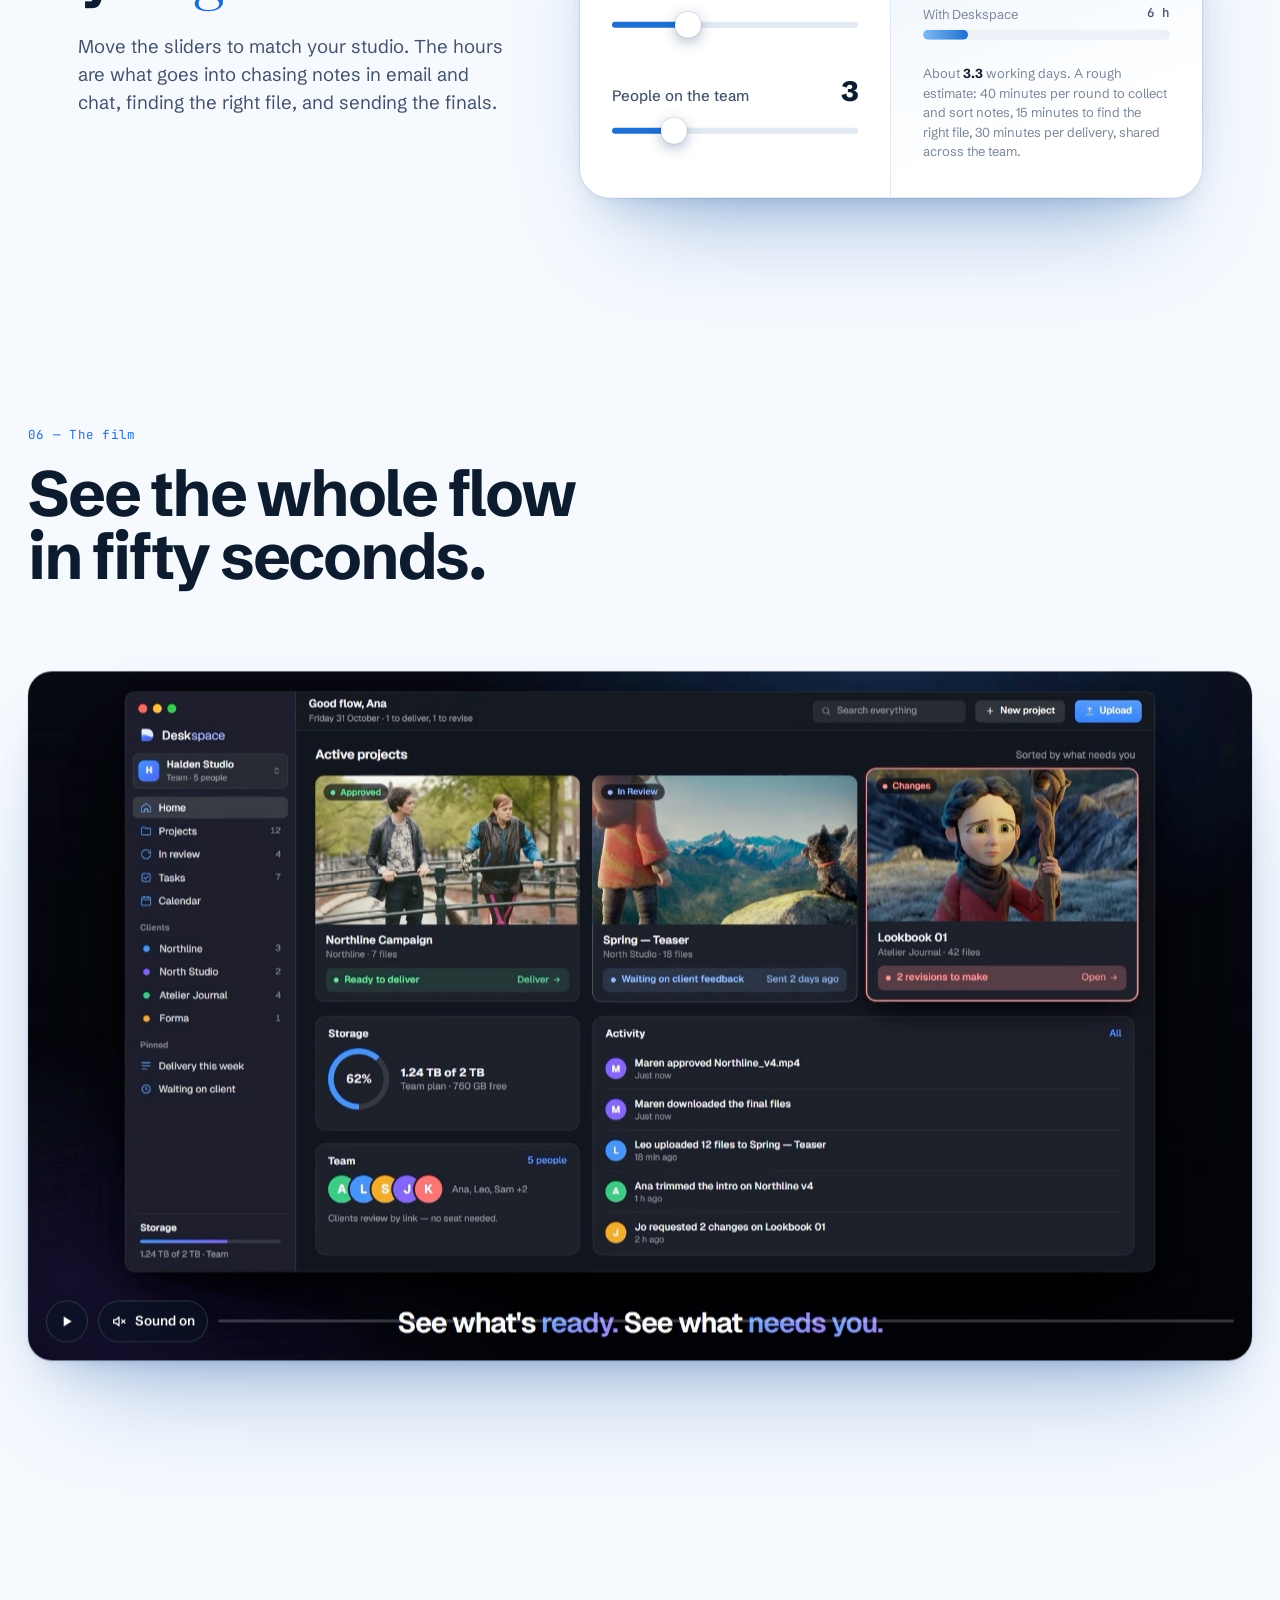
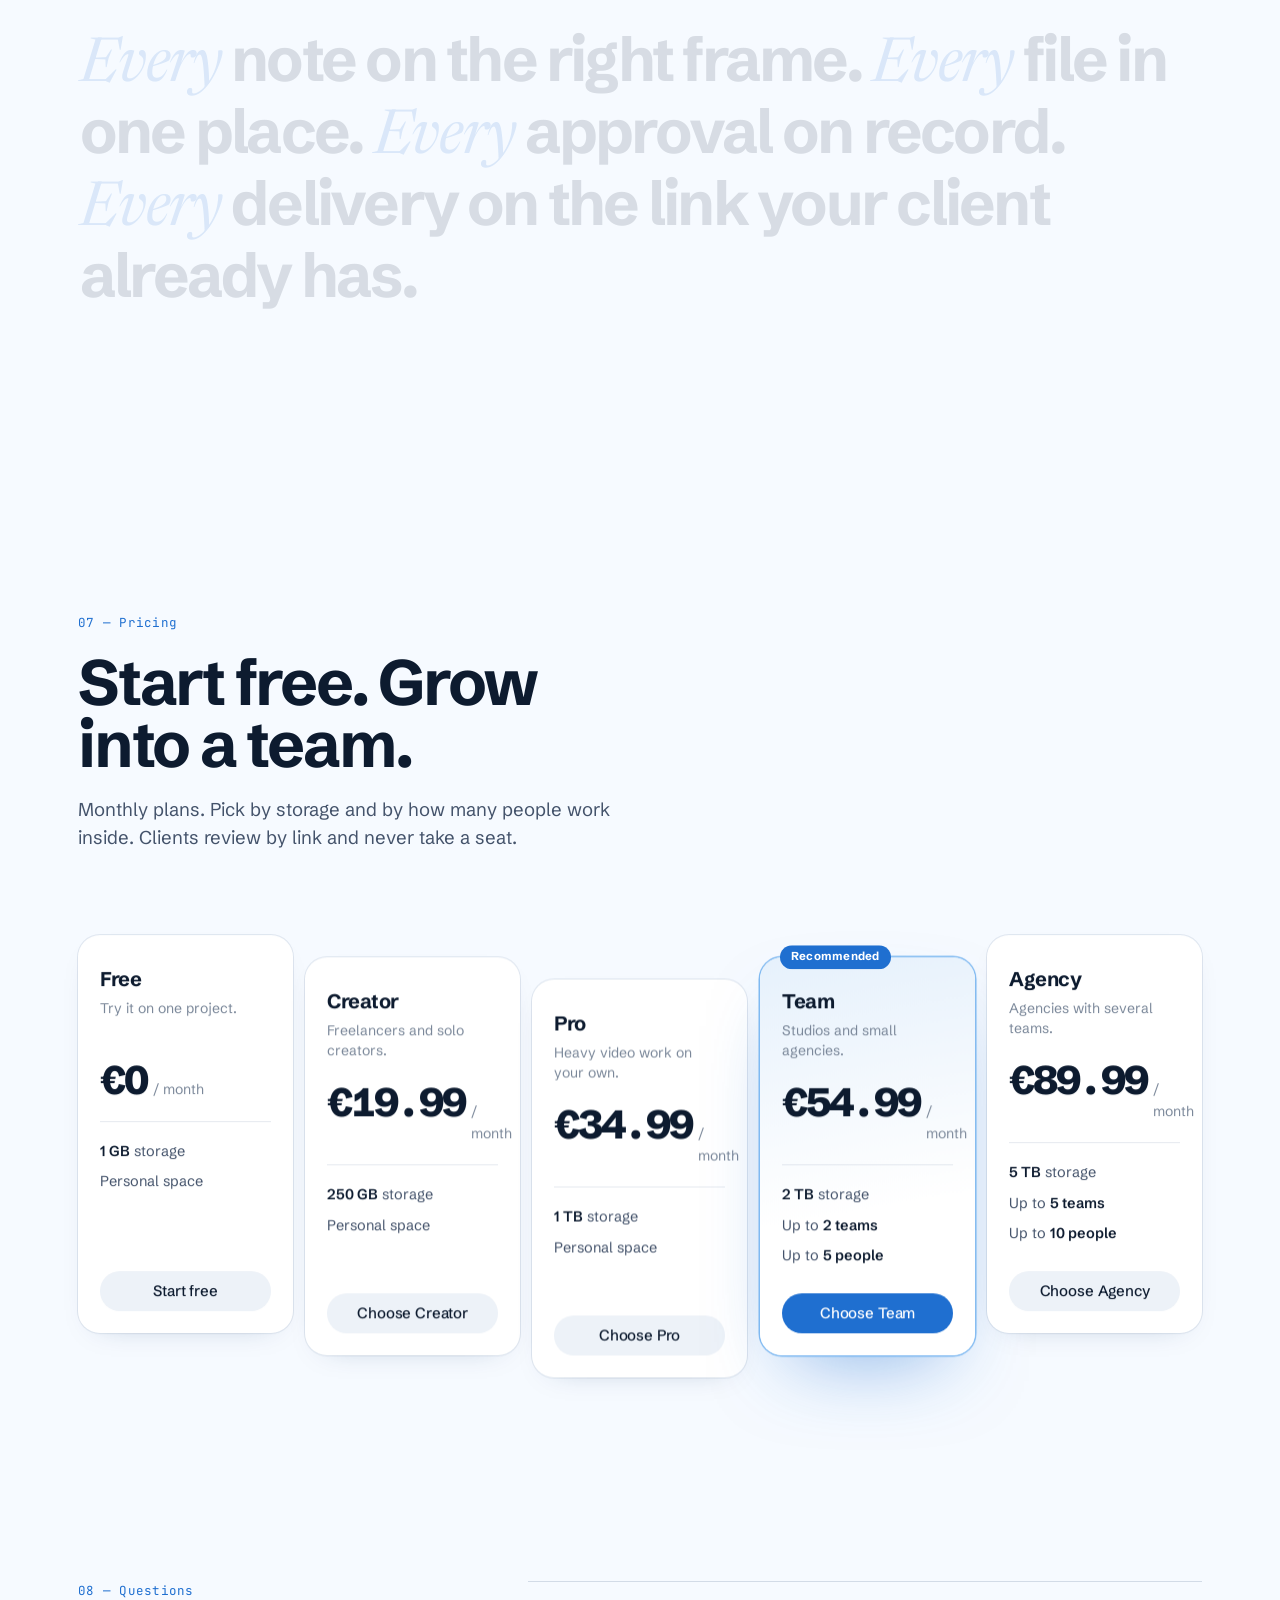
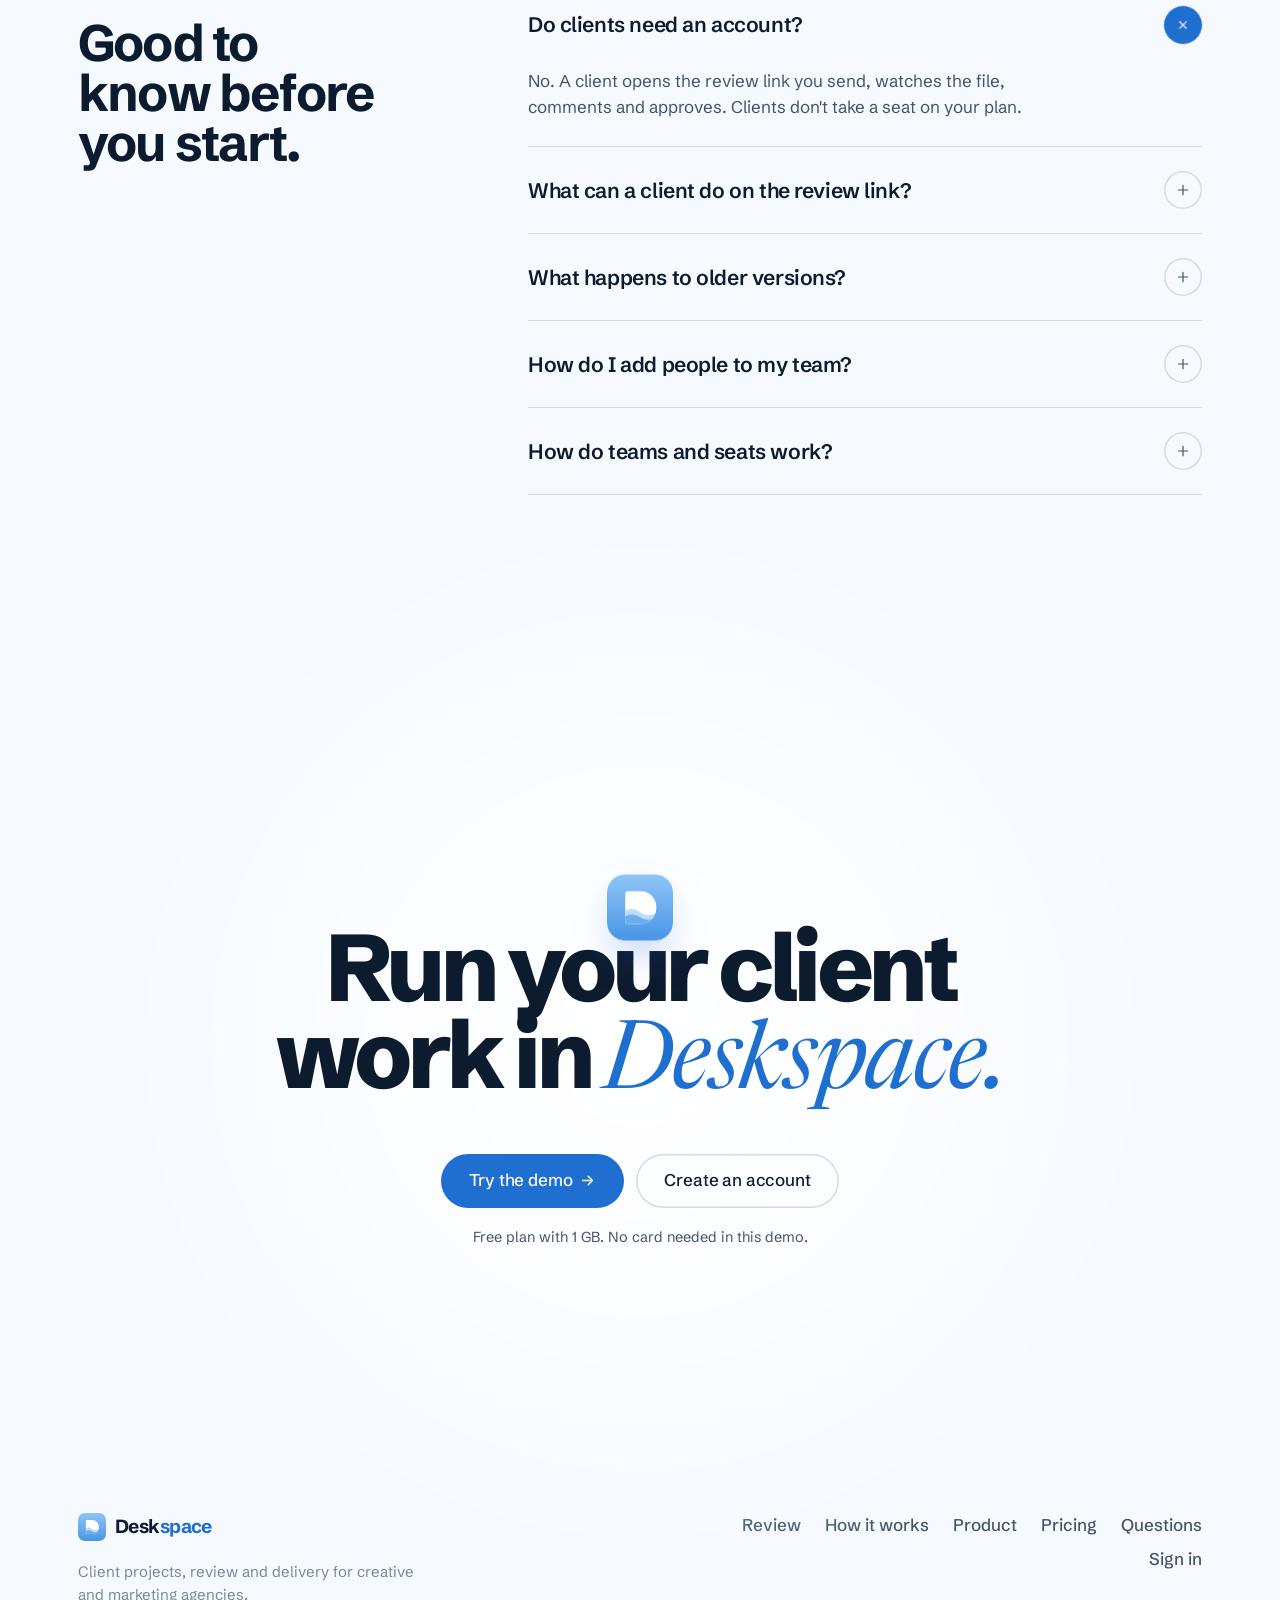
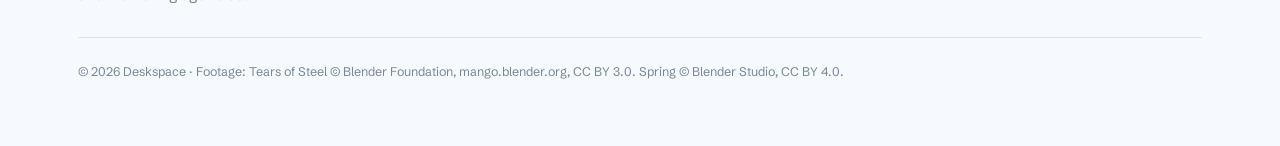
==== commit 0b4364a9: "Landing: darker sky again with a lighter end, soft round glow behind the finale Co-Authored-By: Clau" ====
--- a/index.html
+++ b/index.html
@@ -9,10 +9,10 @@
 <link rel="preconnect" href="https://fonts.googleapis.com">
 <link rel="preconnect" href="https://fonts.gstatic.com" crossorigin>
 <link href="https://fonts.googleapis.com/css2?family=JetBrains+Mono:wght@400;500&family=Newsreader:ital,opsz,wght@1,6..72,400;1,6..72,500&family=Schibsted+Grotesk:wght@400;500;600;700;800&display=swap" rel="stylesheet">
-<script src="js/cursor.js?v=v13-11151504" defer></script>
-<script src="js/theme.js?v=v13-11151504"></script>
-<link rel="stylesheet" href="css/base.css?v=v13-11151504">
-<link rel="stylesheet" href="css/site.css?v=v13-11151504">
+<script src="js/cursor.js?v=v14-11151506" defer></script>
+<script src="js/theme.js?v=v14-11151506"></script>
+<link rel="stylesheet" href="css/base.css?v=v14-11151506">
+<link rel="stylesheet" href="css/site.css?v=v14-11151506">
 </head>
 <body class="lock">
 <div class="page-bg" aria-hidden="true"><i></i><i></i></div>
@@ -497,6 +497,6 @@
   </div>
 </footer>
 
-<script src="js/site.js?v=v13-11151504"></script>
+<script src="js/site.js?v=v14-11151506"></script>
 </body>
 </html>
--- a/css/site.css
+++ b/css/site.css
@@ -739,11 +739,10 @@
 
 /* ---------- 11. cta: a spotlight from above ---------- */
 .cta { padding: 200px 0 210px; overflow-x: clip; text-align: center; }
-.cta-spot { position: absolute; left: 50%; top: 50%; width: min(820px, 118vw); aspect-ratio: 1; border-radius: 50%; pointer-events: none; transform: translate(-50%, -50%);
-  background: radial-gradient(circle closest-side, rgba(125, 185, 252, 0.3) 0%, rgba(105, 168, 246, 0.2) 45%, rgba(90, 152, 238, 0.1) 76%, rgba(90, 152, 238, 0.035) 96%, transparent 100%);
-  box-shadow: inset 0 0 0 1px rgba(160, 205, 255, 0.08), 0 0 140px 10px rgba(80, 140, 230, 0.1); animation: spot 9s ease-in-out infinite; }
-.cta-spot::after { content: ""; position: absolute; inset: 24%; border-radius: 50%; background: radial-gradient(circle closest-side, rgba(175, 218, 255, 0.16), transparent); }
-:root:not([data-theme="dark"]) .cta-spot { background: radial-gradient(circle closest-side, rgba(255, 255, 255, 0.85) 0%, rgba(255, 255, 255, 0.5) 50%, rgba(255, 255, 255, 0.18) 80%, rgba(255, 255, 255, 0.05) 96%, transparent 100%); box-shadow: inset 0 0 0 1px rgba(31, 111, 208, 0.08), 0 0 140px 10px rgba(255, 255, 255, 0.35); }
+.cta-spot { position: absolute; left: 50%; top: 50%; width: min(1100px, 140vw); aspect-ratio: 1; border-radius: 50%; pointer-events: none; transform: translate(-50%, -50%);
+  background: radial-gradient(circle closest-side, rgba(125, 185, 252, 0.36) 0%, rgba(110, 172, 248, 0.2) 30%, rgba(95, 158, 240, 0.09) 60%, transparent 100%); animation: spot 9s ease-in-out infinite; }
+.cta-spot::after { content: ""; position: absolute; inset: 30%; border-radius: 50%; background: radial-gradient(circle closest-side, rgba(175, 218, 255, 0.12), transparent); }
+:root:not([data-theme="dark"]) .cta-spot { background: radial-gradient(circle closest-side, rgba(255, 255, 255, 0.85) 0%, rgba(255, 255, 255, 0.5) 50%, rgba(255, 255, 255, 0.18) 80%, rgba(255, 255, 255, 0.05) 96%, transparent 100%); }
 :root:not([data-theme="dark"]) .cta-spot::after { background: radial-gradient(circle closest-side, rgba(255, 255, 255, 0.6), transparent); }
 @keyframes spot { 50% { transform: translate(-50%, -50%) scale(1.035); opacity: 0.88; } }
 .cta-in { position: relative; translate: var(--cx, 0px) var(--cy, 0px); }
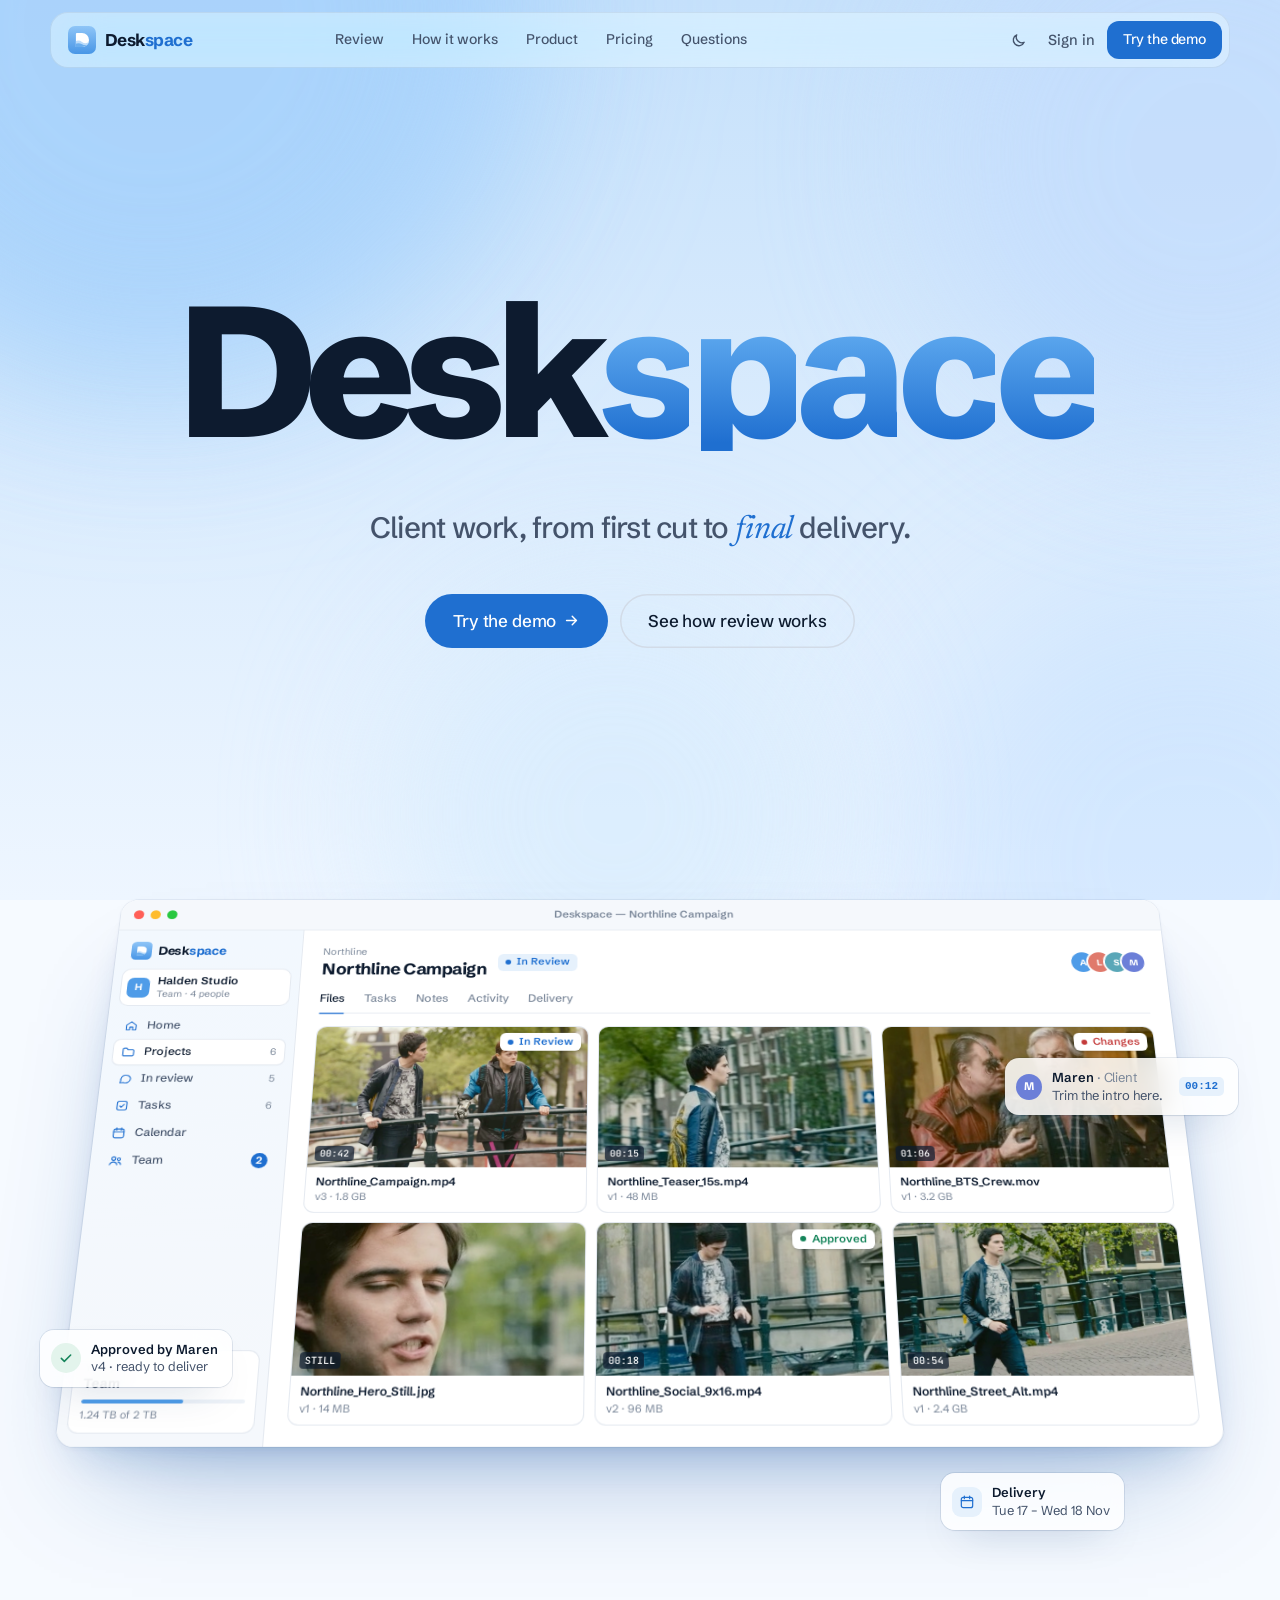
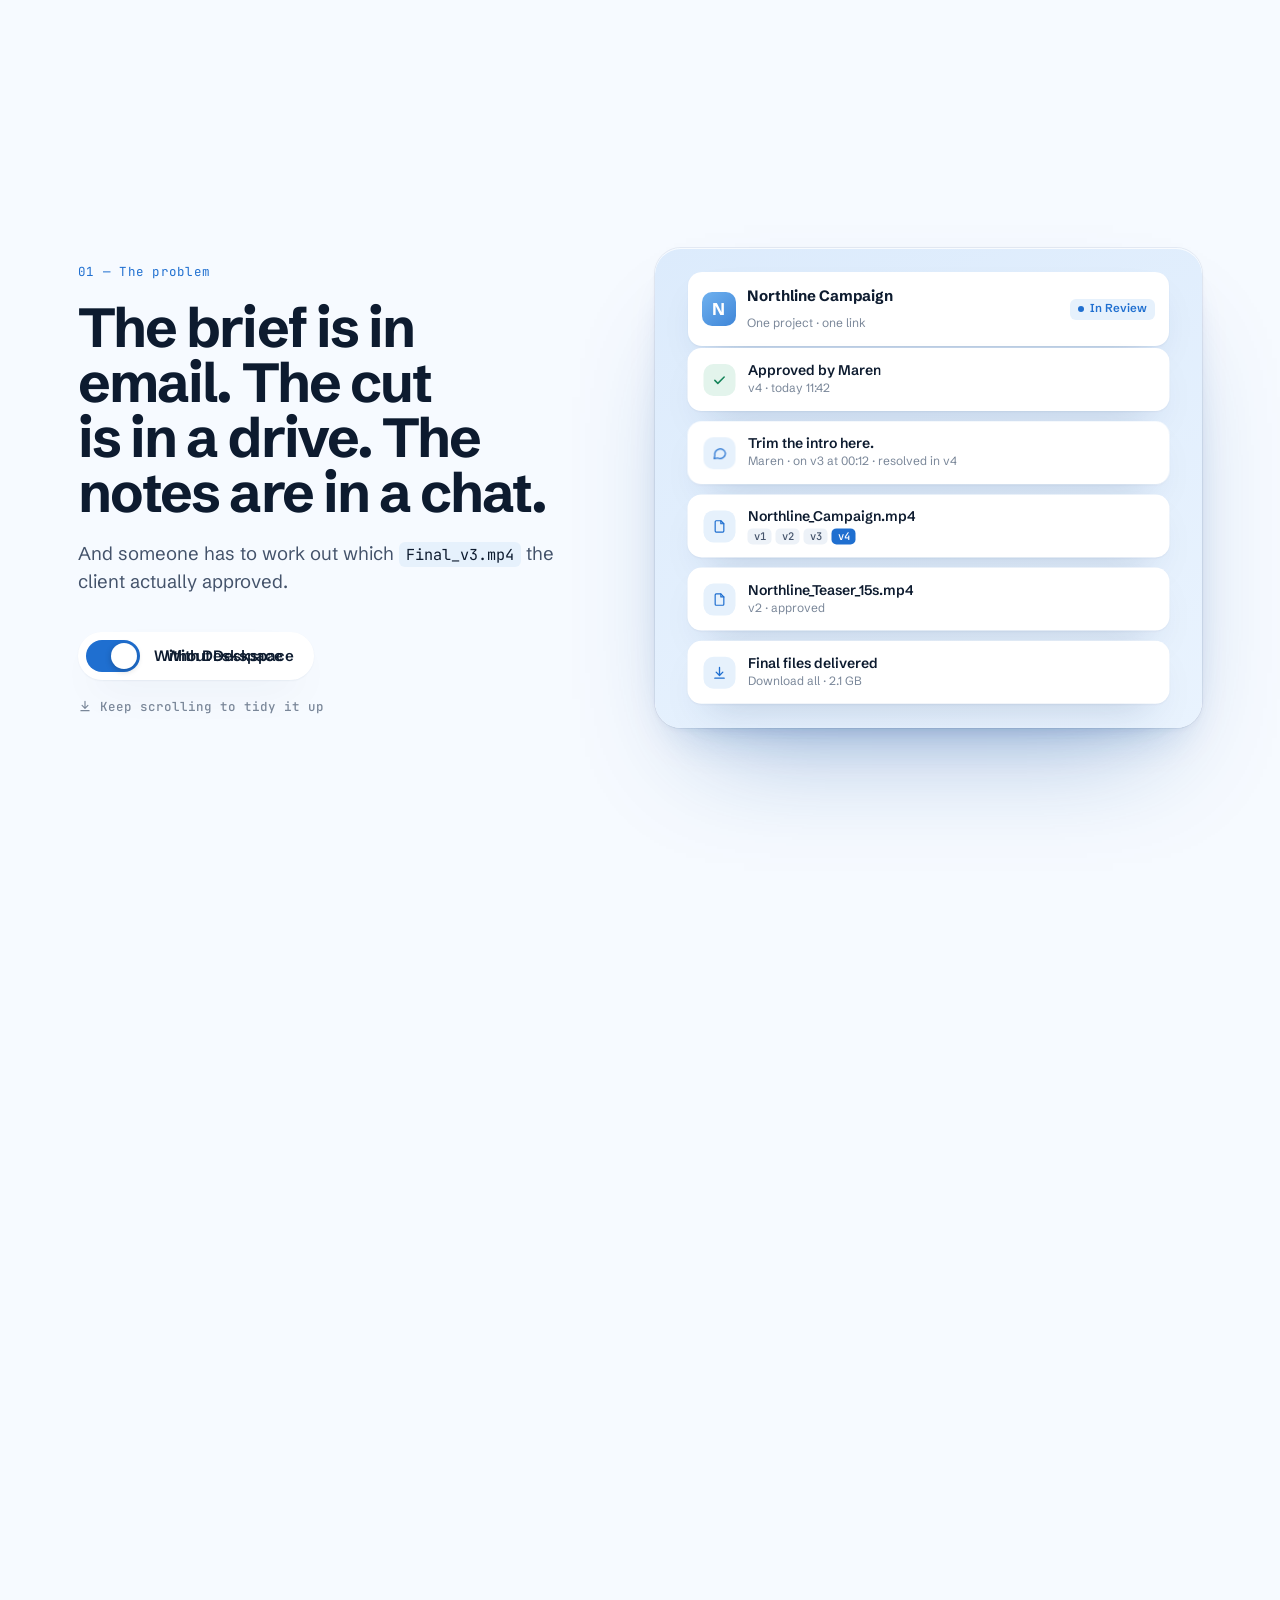
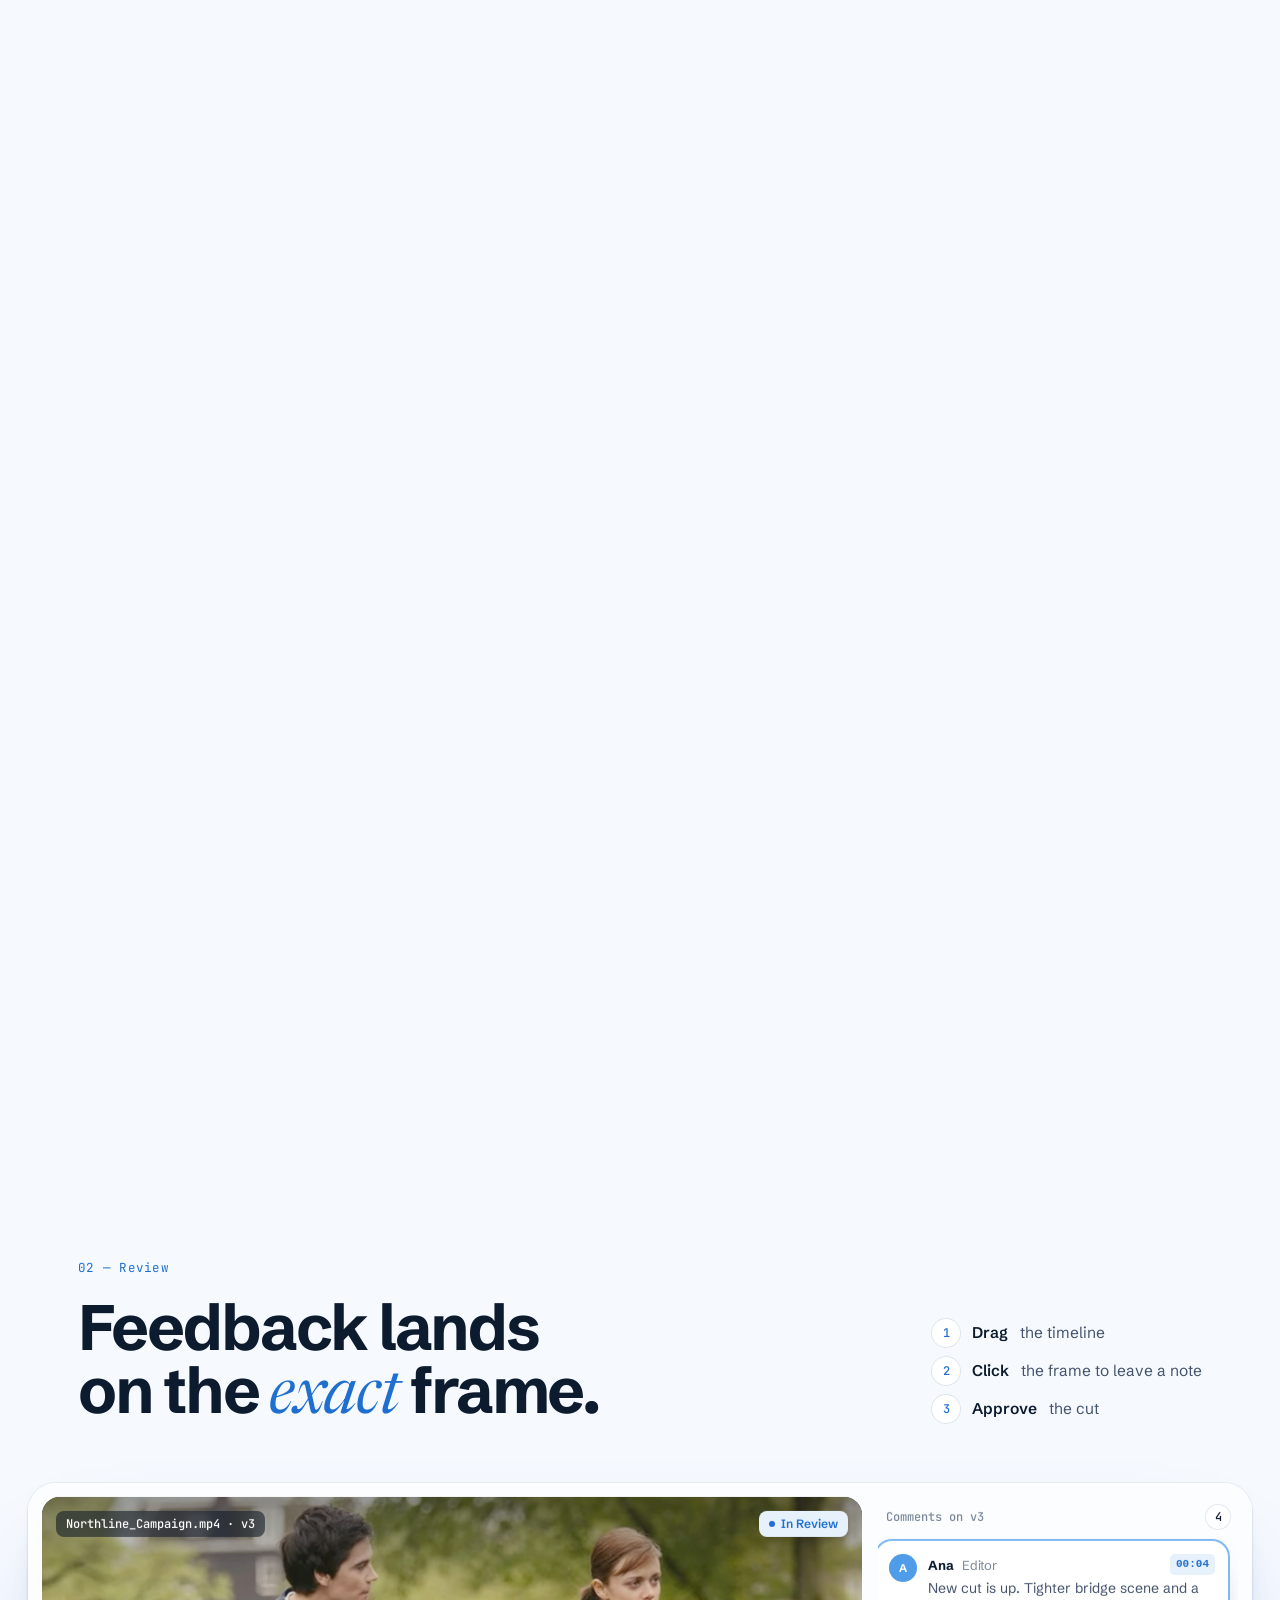
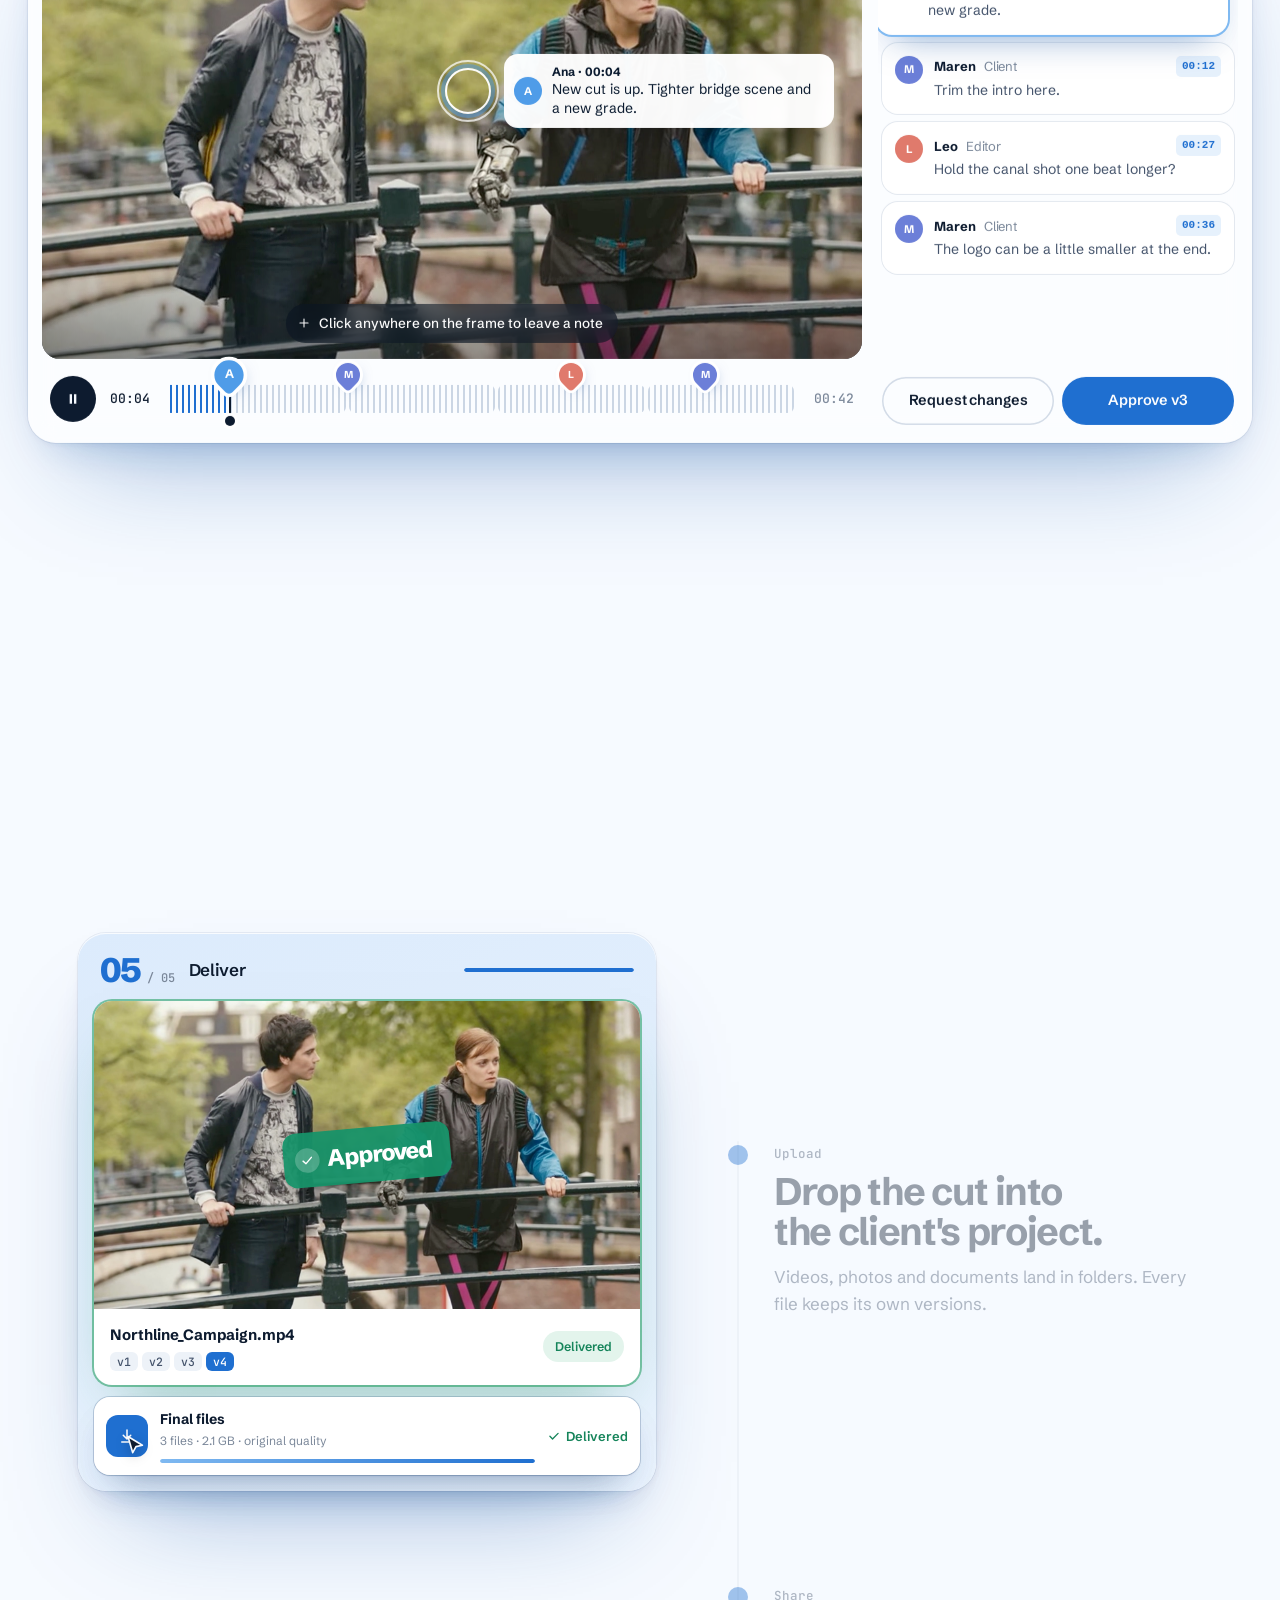
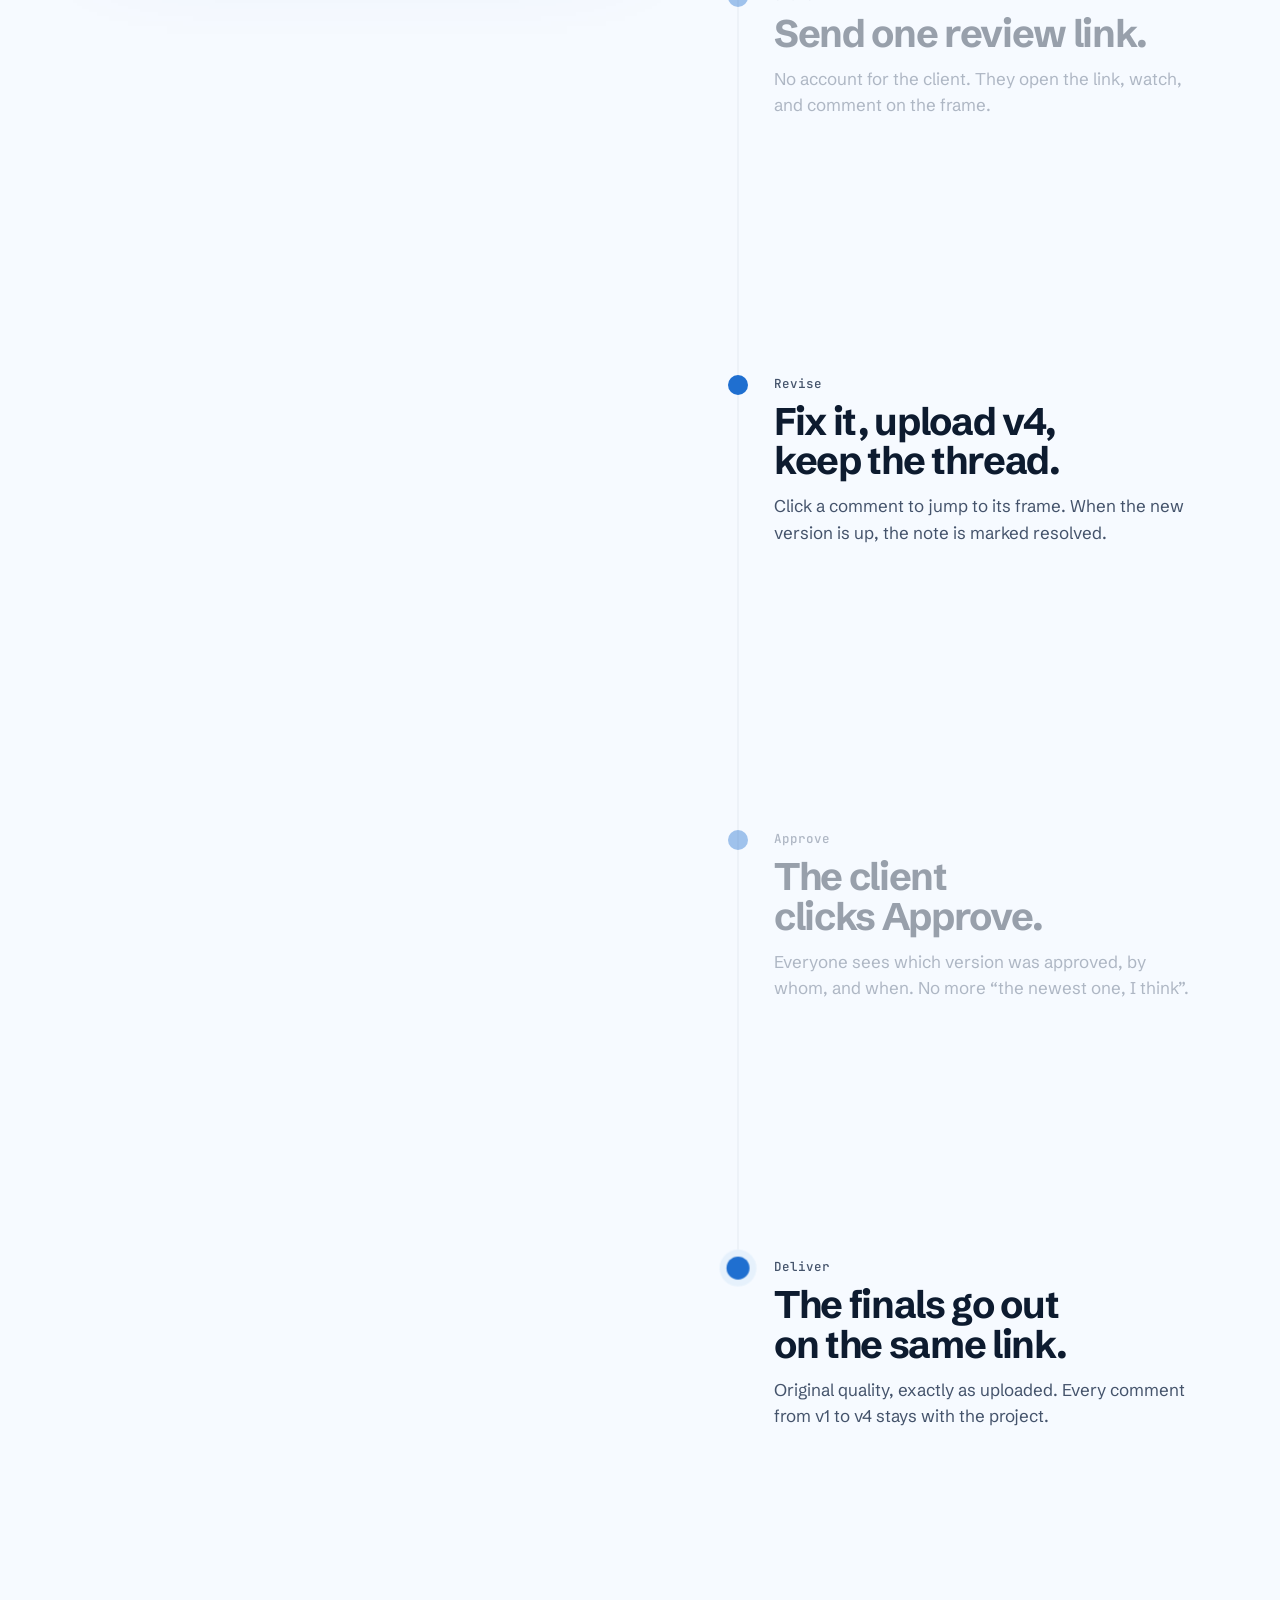
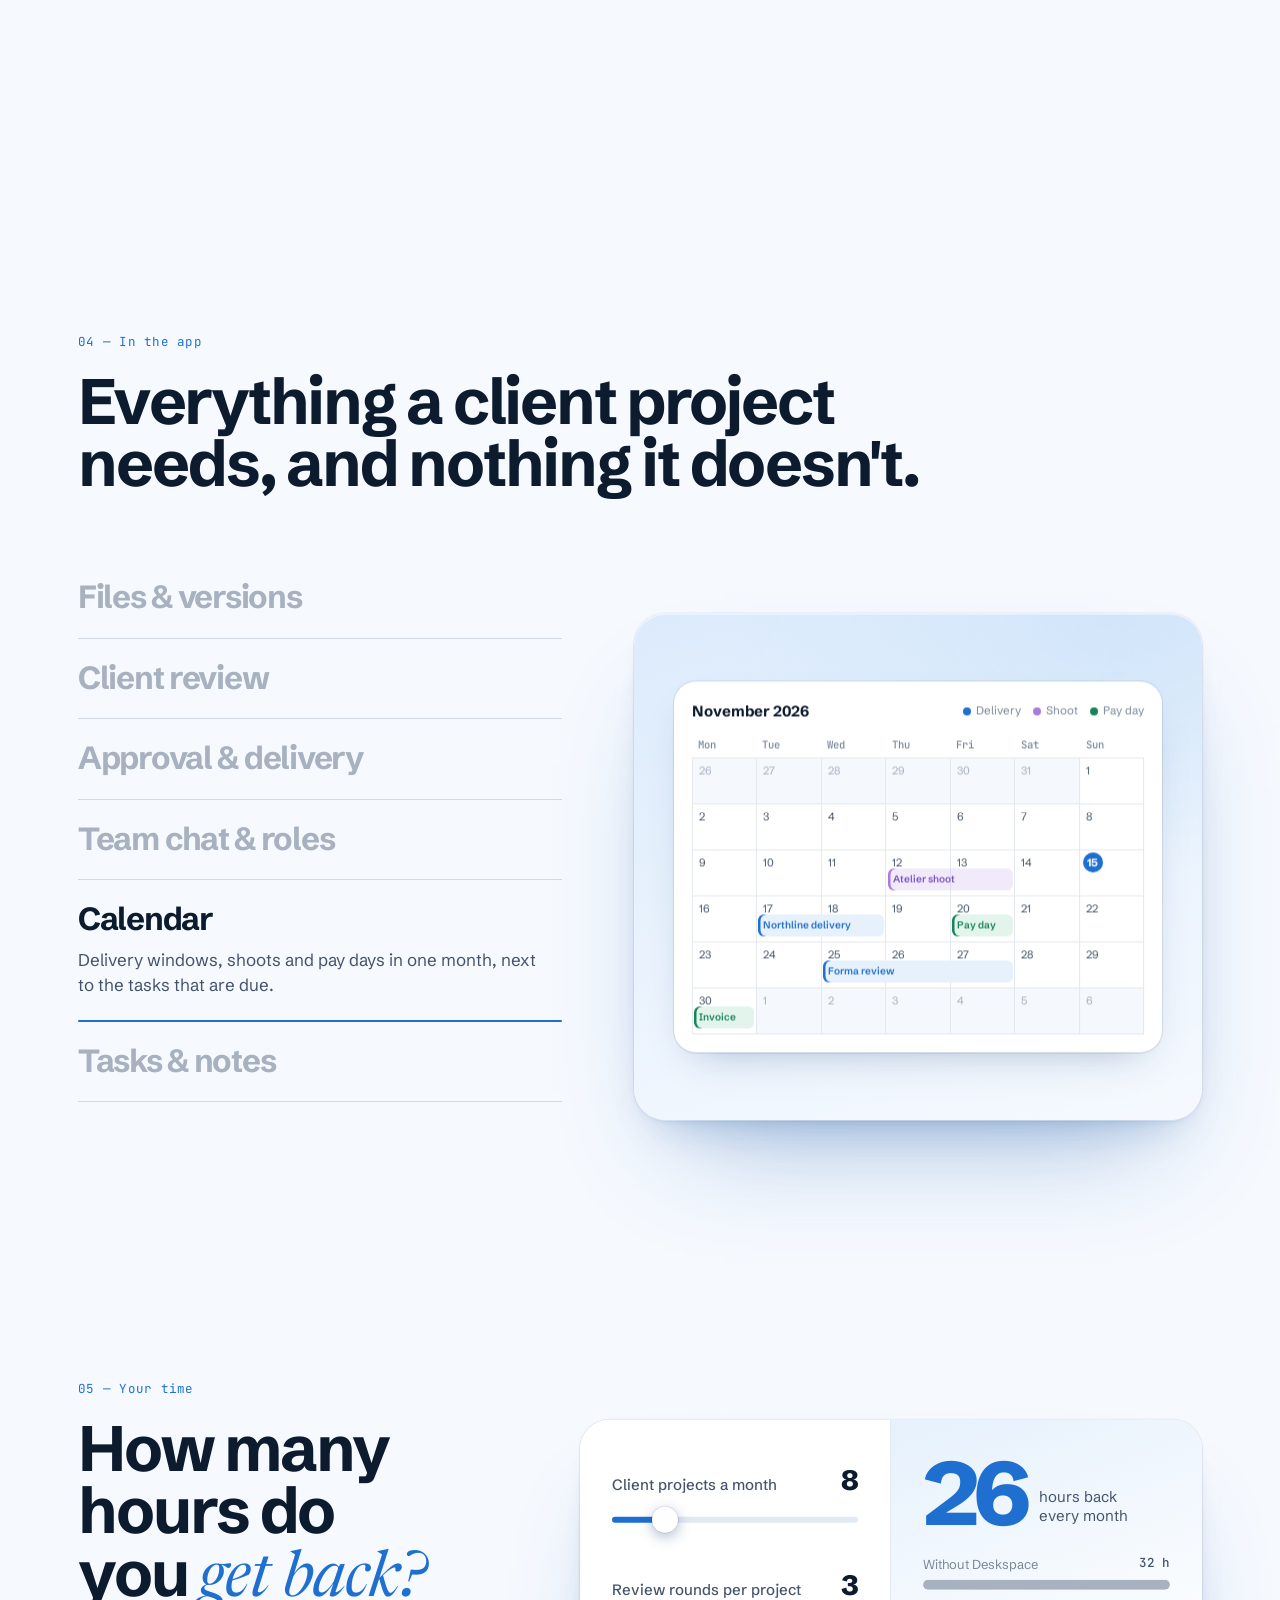
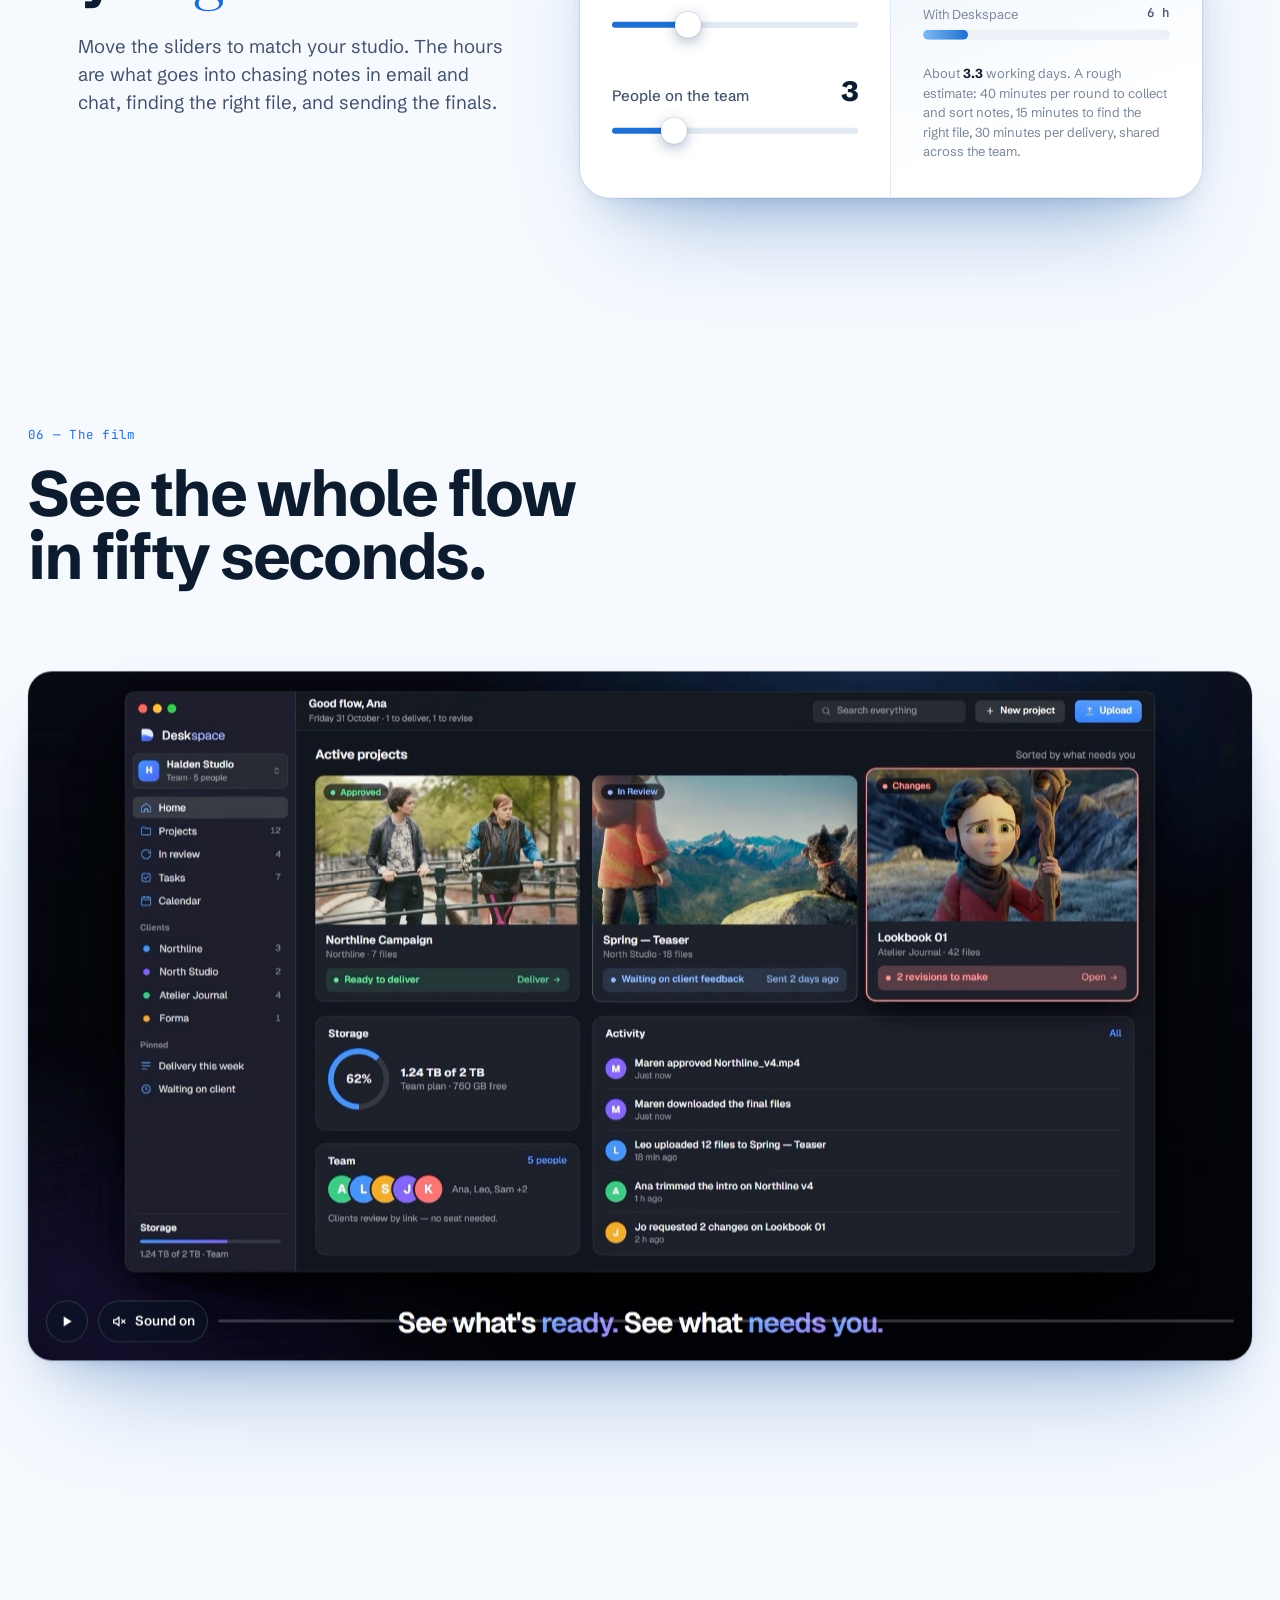
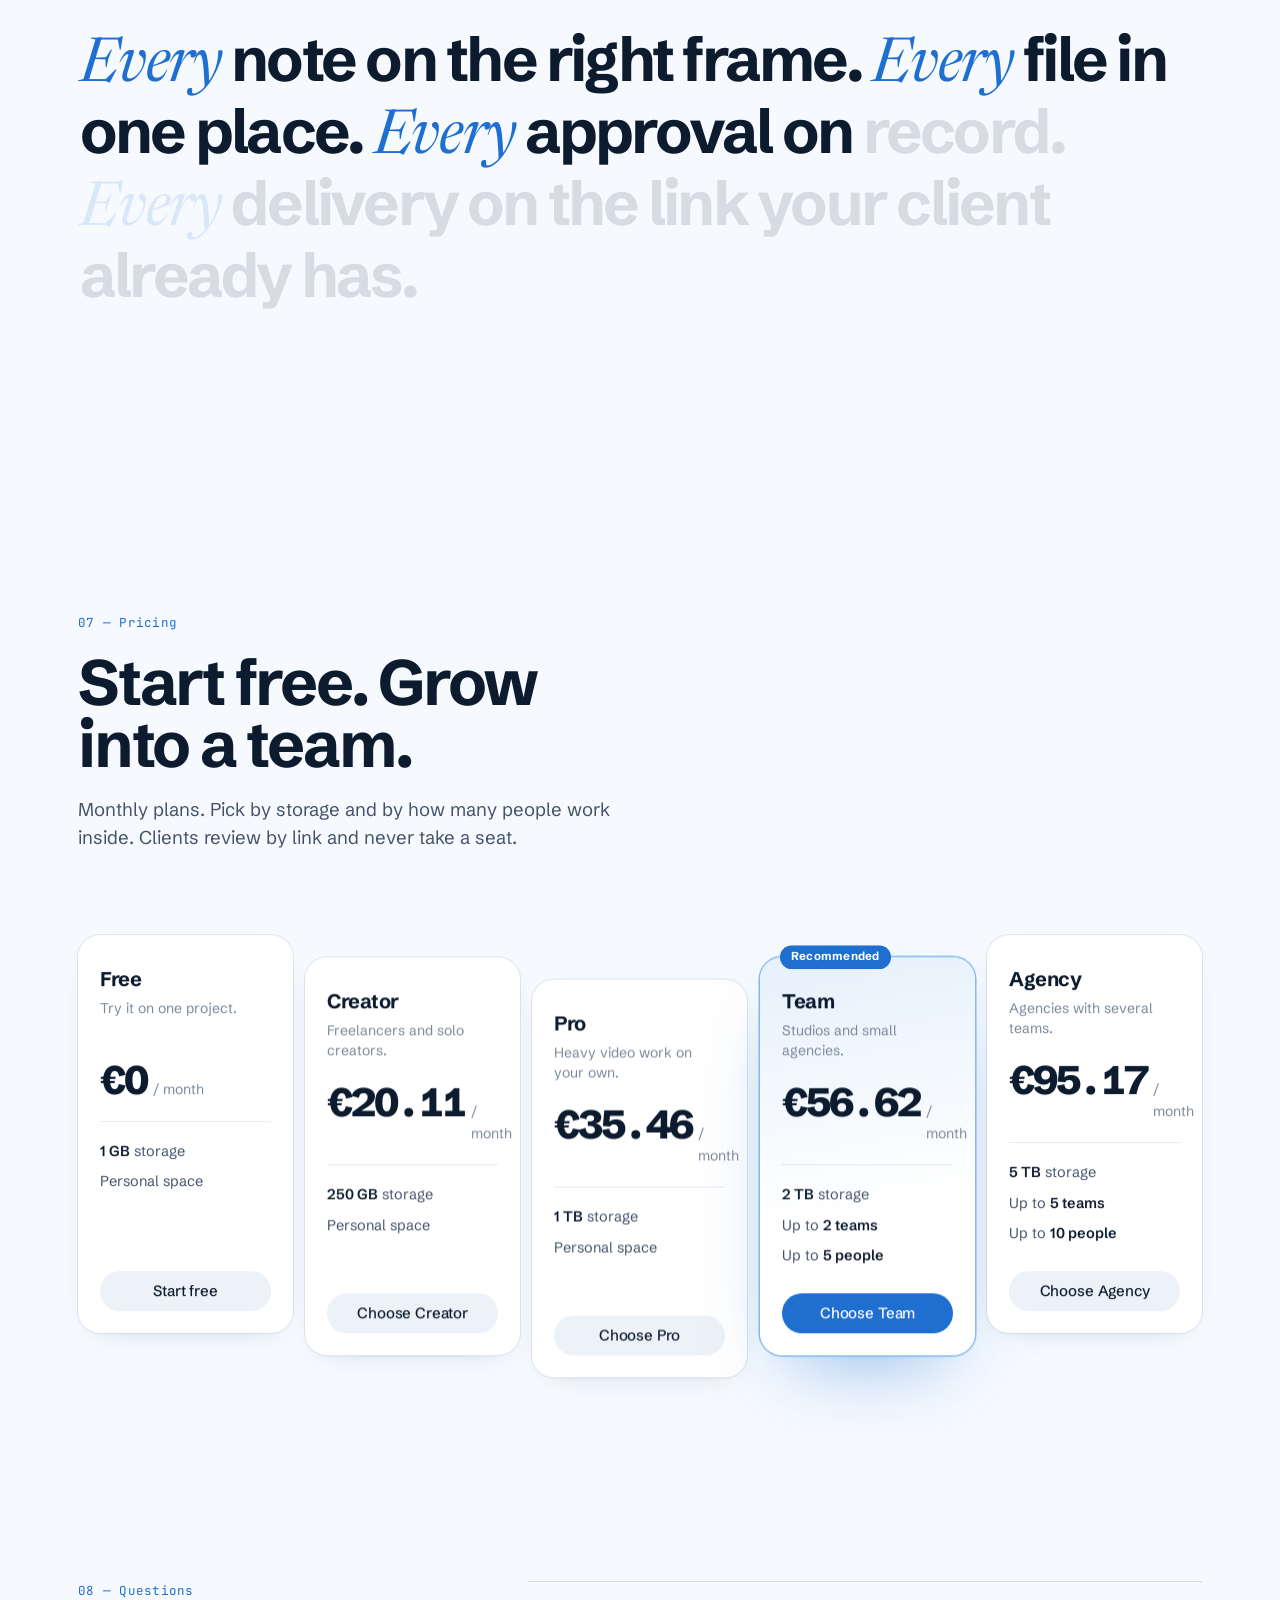
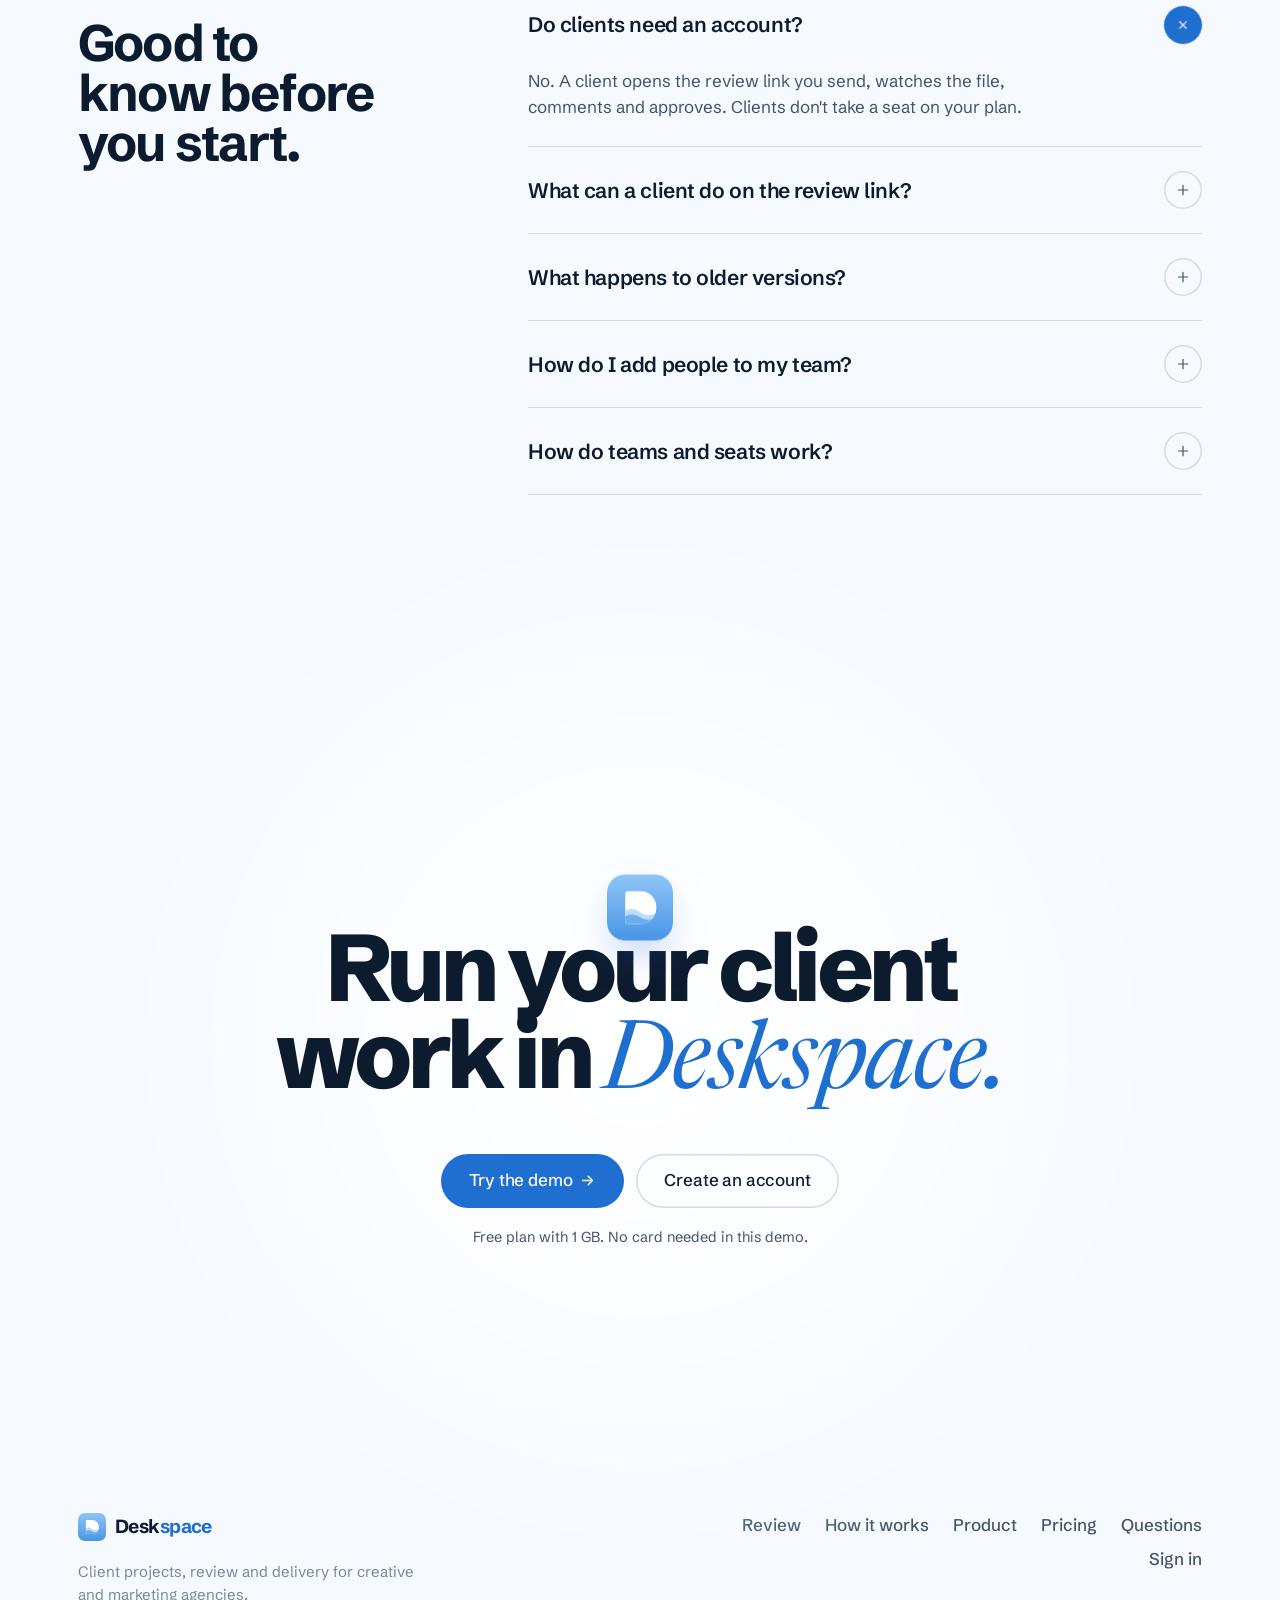
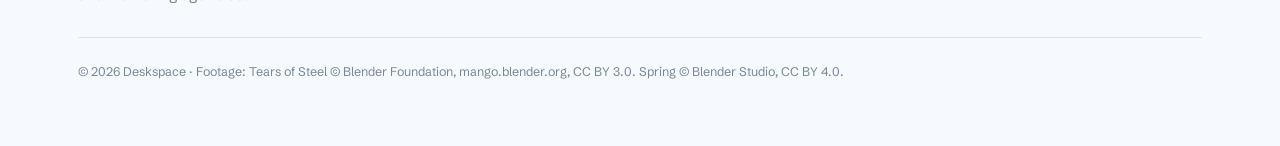
==== commit 2de9677e: "Remove cursor circle; intro shows only the logo and wordmark Co-Authored-By: Claude Opus 5.5 <norepl" ====
--- a/index.html
+++ b/index.html
@@ -9,10 +9,9 @@
 <link rel="preconnect" href="https://fonts.googleapis.com">
 <link rel="preconnect" href="https://fonts.gstatic.com" crossorigin>
 <link href="https://fonts.googleapis.com/css2?family=JetBrains+Mono:wght@400;500&family=Newsreader:ital,opsz,wght@1,6..72,400;1,6..72,500&family=Schibsted+Grotesk:wght@400;500;600;700;800&display=swap" rel="stylesheet">
-<script src="js/cursor.js?v=v14-11151506" defer></script>
-<script src="js/theme.js?v=v14-11151506"></script>
-<link rel="stylesheet" href="css/base.css?v=v14-11151506">
-<link rel="stylesheet" href="css/site.css?v=v14-11151506">
+<script src="js/theme.js?v=v15-11151932"></script>
+<link rel="stylesheet" href="css/base.css?v=v15-11151932">
+<link rel="stylesheet" href="css/site.css?v=v15-11151932">
 </head>
 <body class="lock">
 <div class="page-bg" aria-hidden="true"><i></i><i></i></div>
@@ -49,7 +48,6 @@
 
 <!-- INTRO: the mark, then the letters -->
 <div class="intro" id="intro" aria-hidden="true">
-  <div class="intro-glow"></div>
   <div class="intro-center">
     <div class="intro-lockup">
       <span class="intro-mk"><svg class="intro-mark" viewBox="0 0 40 40">
@@ -61,13 +59,11 @@
         <path class="wv" d="M9 23.5c3.5-3.4 7.5-3.4 11-.8s7.5 2.8 12-1.2V44H9z" fill="#bcdcfa"/>
         <path class="wv b" d="M9 26.5c3.5-2.6 7.5-2.6 11-.6s7.5 2.2 12-1V44H9z" fill="#6aaeee"/>
       </g>
-    </svg><i class="intro-ring"></i></span>
+    </svg></span>
       <span class="intro-word">
       <span style="--i:0">D</span><span style="--i:1">e</span><span style="--i:2">s</span><span style="--i:3">k</span><span class="sp" style="--i:4">s</span><span class="sp" style="--i:5">p</span><span class="sp" style="--i:6">a</span><span class="sp" style="--i:7">c</span><span class="sp" style="--i:8">e</span>
     </span>
     </div>
-    <i class="intro-line"></i>
-    <p class="intro-tag">Client work · Review · Delivery</p>
   </div>
 </div>
 
@@ -497,6 +493,6 @@
   </div>
 </footer>
 
-<script src="js/site.js?v=v14-11151506"></script>
+<script src="js/site.js?v=v15-11151932"></script>
 </body>
 </html>
--- a/css/site.css
+++ b/css/site.css
@@ -68,30 +68,21 @@
 .mag { translate: var(--tx, 0px) var(--ty, 0px); }
 
 /* ---------- intro ---------- */
-.intro { position: fixed; inset: 0; z-index: 100; display: grid; place-items: center; overflow: hidden; background: radial-gradient(60% 50% at 50% 46%, #d4e7fb 0%, #e3effc 55%, #e9f2fd 100%); animation: intro-out 0.9s var(--out) 2.65s forwards; }
-:root[data-theme="dark"] .intro { background: radial-gradient(55% 45% at 50% 46%, #11223a 0%, #0a1626 60%, #060e1a 100%); }
-.intro-glow { position: absolute; left: 50%; top: 46%; width: 48vmax; height: 48vmax; border-radius: 50%; background: radial-gradient(closest-side, rgba(90, 160, 240, 0.32), transparent); opacity: 0; transform: translate(-50%, -50%) scale(0.55); animation: glow-in 2s var(--out) 0.15s forwards; }
-:root[data-theme="dark"] .intro-glow { background: radial-gradient(closest-side, rgba(90, 160, 240, 0.2), transparent); }
-.intro-center { position: relative; display: flex; flex-direction: column; align-items: center; animation: center-out 0.9s var(--out) 2.6s forwards; }
+.intro { position: fixed; inset: 0; z-index: 100; display: grid; place-items: center; overflow: hidden; background: #e6f0fc; animation: intro-out 0.9s var(--out) 2.25s forwards; }
+:root[data-theme="dark"] .intro { background: #0b1626; }
+.intro-center { position: relative; display: flex; flex-direction: column; align-items: center; animation: center-out 0.9s var(--out) 2.2s forwards; }
 .intro-lockup { display: flex; align-items: center; font-family: var(--sans); font-size: clamp(40px, 7vw, 72px); font-weight: 800; letter-spacing: -0.045em; color: var(--ink); }
 .intro-mk { position: relative; display: block; width: 1.12em; height: 1.12em; flex: none; }
-.intro-mark { display: block; width: 100%; height: 100%; border-radius: 26%; box-shadow: 0 18px 40px -14px rgba(31, 111, 208, 0.55); animation: mark-in 0.9s var(--spring) both; }
-.intro-ring { position: absolute; inset: -12%; border-radius: 32%; box-shadow: inset 0 0 0 1.5px rgba(110, 175, 245, 0.7); opacity: 0; animation: ring-out 1.3s var(--out) 0.35s; }
+.intro-mark { display: block; width: 100%; height: 100%; border-radius: 26%; animation: mark-in 0.9s var(--spring) both; }
 .intro-mark .wv { animation: wave-in 1s var(--out) 0.25s both; }
 .intro-mark .wv.b { animation-delay: 0.38s; }
 .intro-word { display: flex; overflow: hidden; max-width: 0; padding: 0.12em 0; animation: word-open 0.8s cubic-bezier(0.65, 0, 0.35, 1) 0.8s forwards; }
 .intro-word span { display: inline-block; transform: translateY(105%); filter: blur(8px); animation: letter-up 0.7s var(--out) both; animation-delay: calc(0.9s + var(--i) * 45ms); }
 .intro-word .sp { color: var(--blue); }
-.intro-line { display: block; width: 0; height: 1px; margin-top: 26px; background: linear-gradient(90deg, transparent, var(--sky-400), transparent); animation: line-in 1s var(--out) 1.4s forwards; }
-.intro-tag { margin-top: 18px; font: 500 11.5px var(--mono2); letter-spacing: 0.3em; text-transform: uppercase; color: var(--muted); opacity: 0; transform: translateY(8px); animation: tag-in 0.8s var(--out) 1.65s forwards; }
 @keyframes mark-in { from { opacity: 0; transform: scale(0.7) rotate(-8deg); } }
 @keyframes wave-in { from { transform: translateY(11px); } }
 @keyframes word-open { to { max-width: 5.4em; margin-left: 0.24em; } }
 @keyframes letter-up { to { transform: none; filter: blur(0); } }
-@keyframes ring-out { from { opacity: 1; transform: scale(0.8); } to { opacity: 0; transform: scale(1.5); } }
-@keyframes glow-in { to { opacity: 1; transform: translate(-50%, -50%) scale(1); } }
-@keyframes line-in { to { width: min(260px, 50vw); } }
-@keyframes tag-in { to { opacity: 1; transform: none; } }
 @keyframes center-out { to { opacity: 0; transform: scale(1.05); filter: blur(6px); } }
 @keyframes intro-out { to { opacity: 0; visibility: hidden; } }
 .intro.skip, .intro.skip .intro-center { animation: intro-out 0.3s ease forwards; }
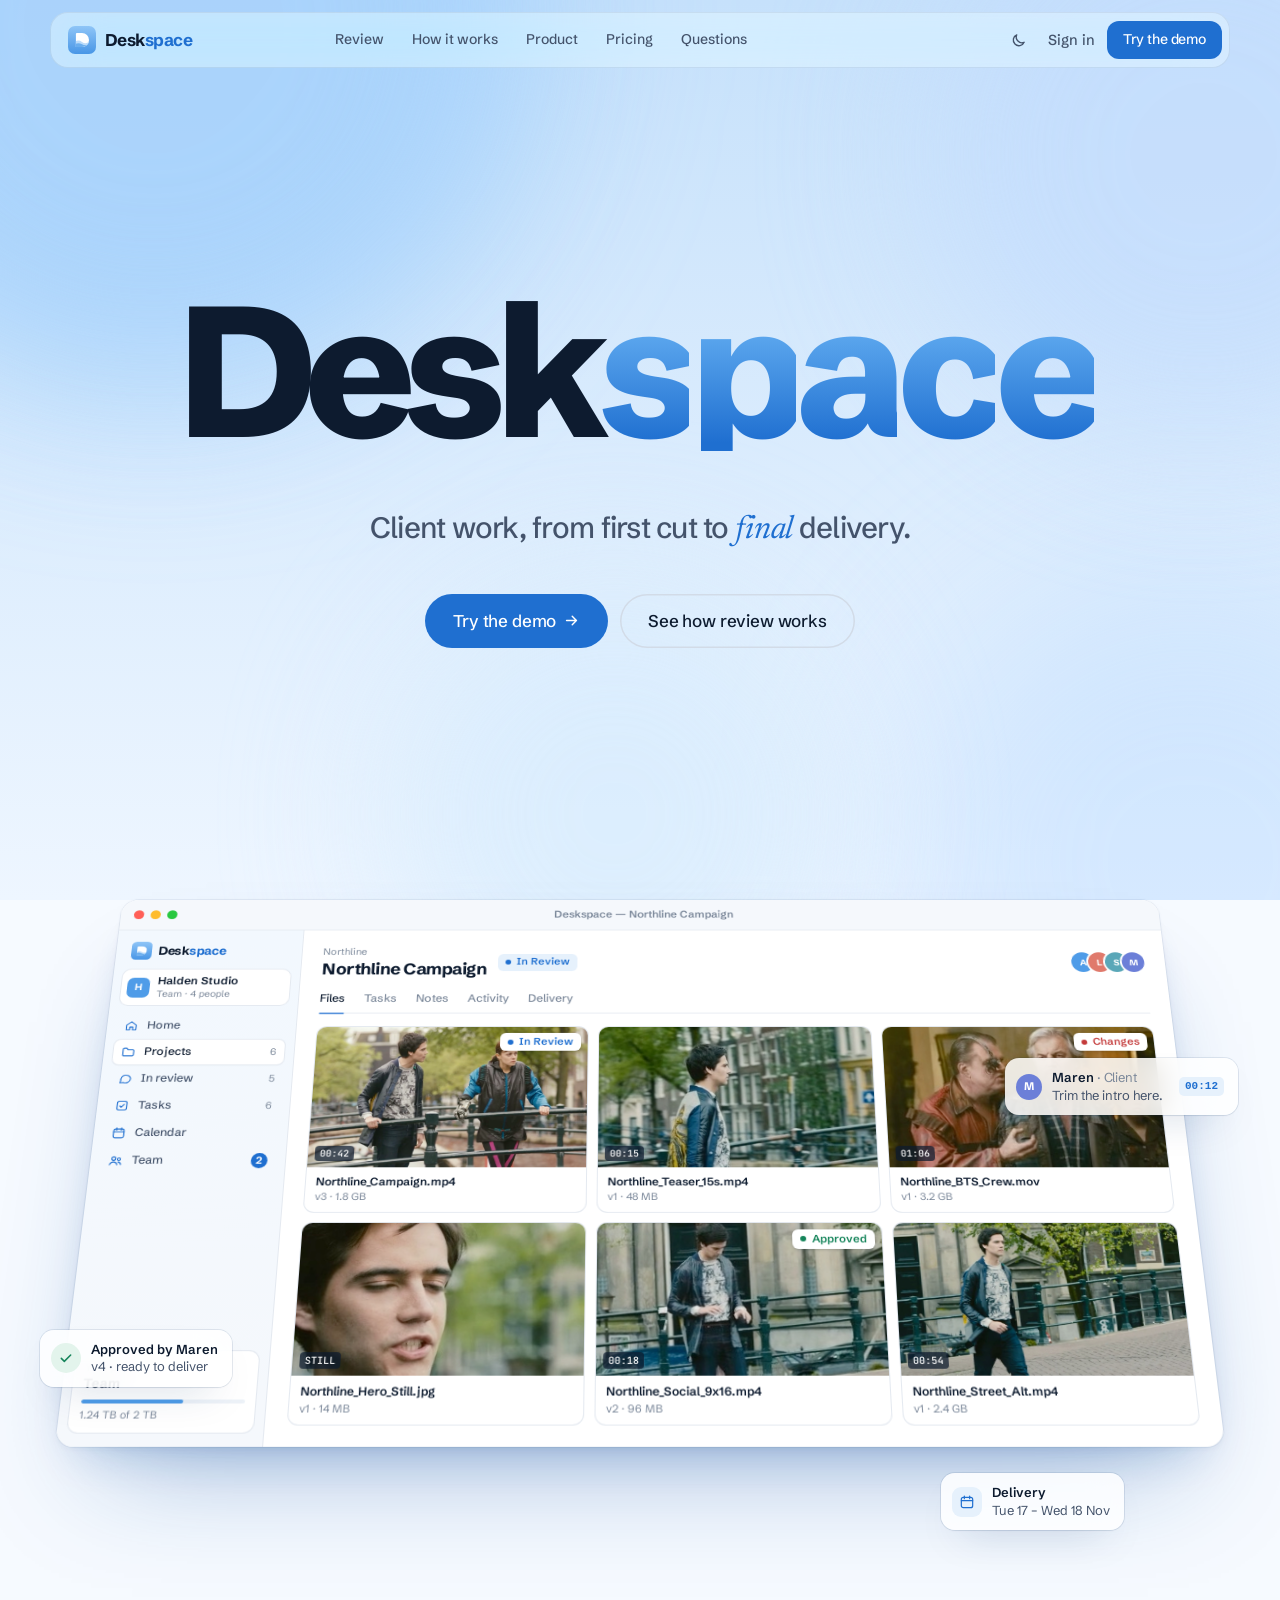
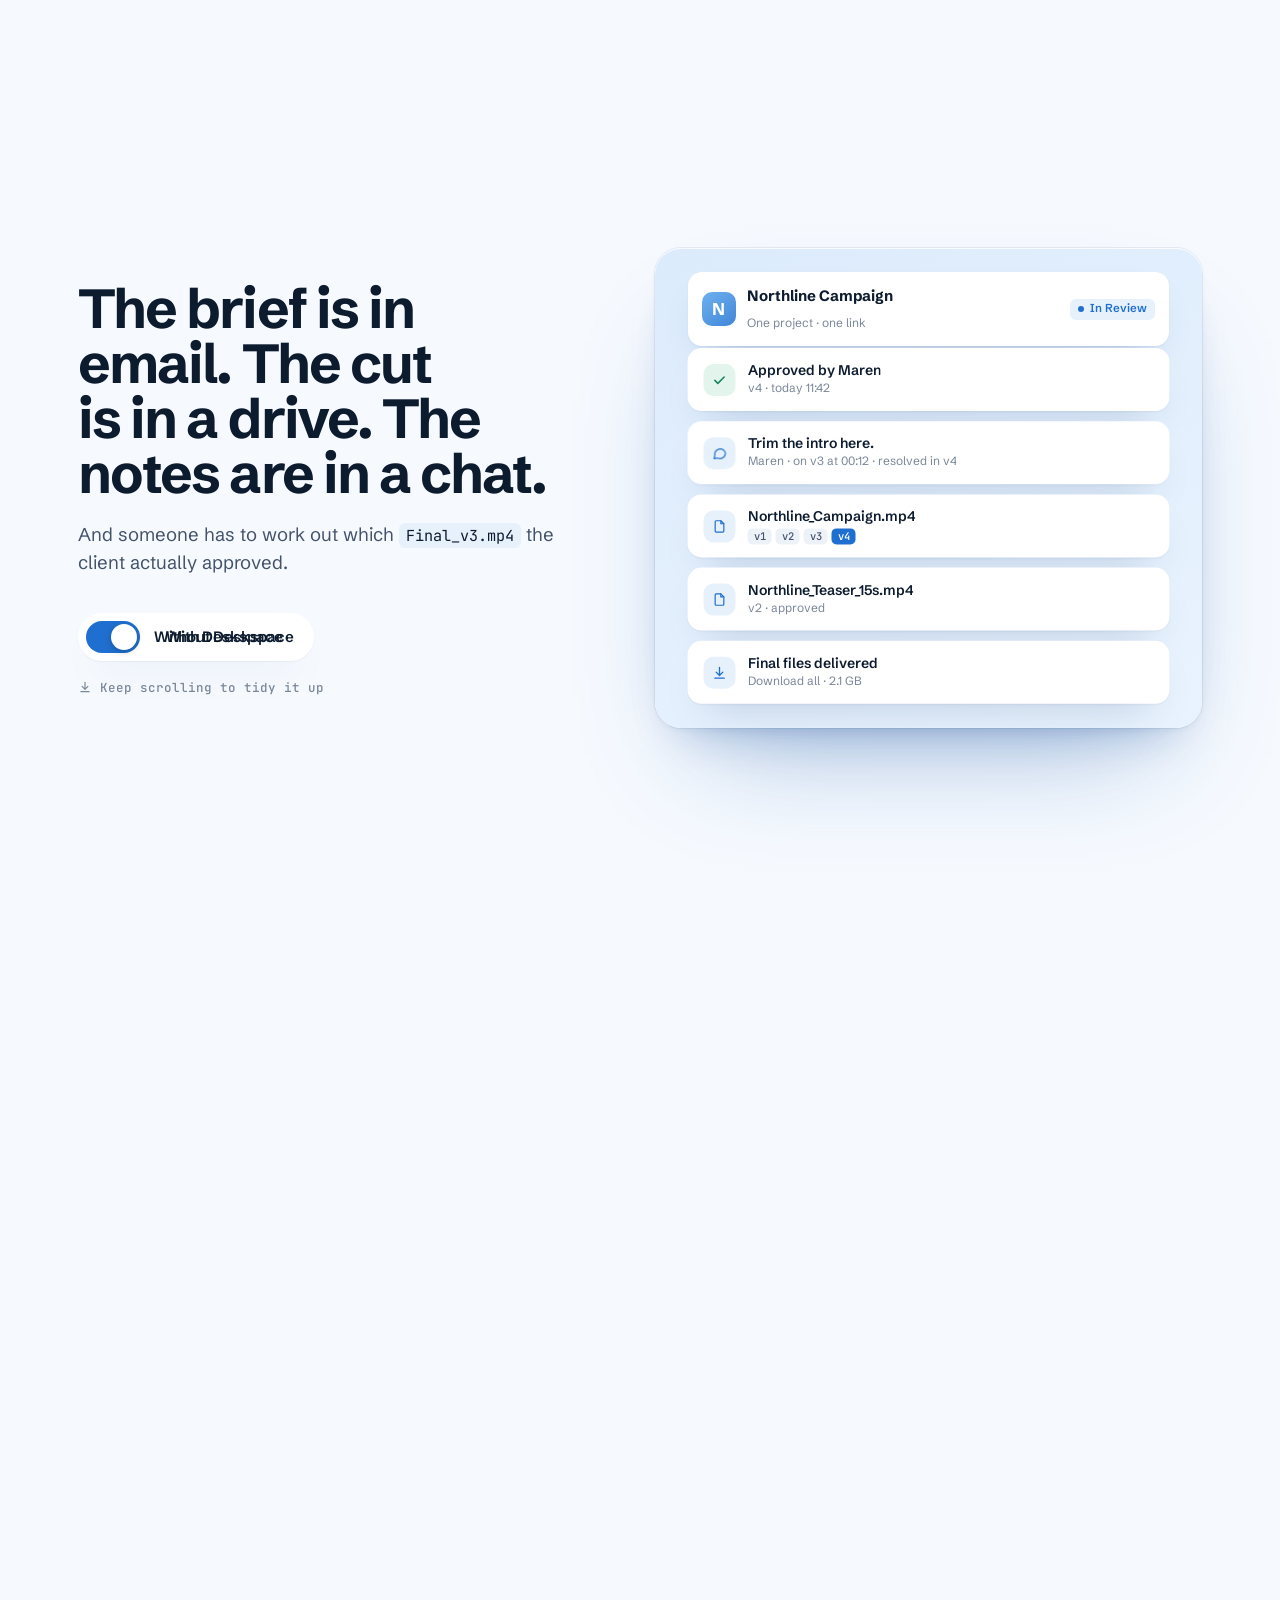
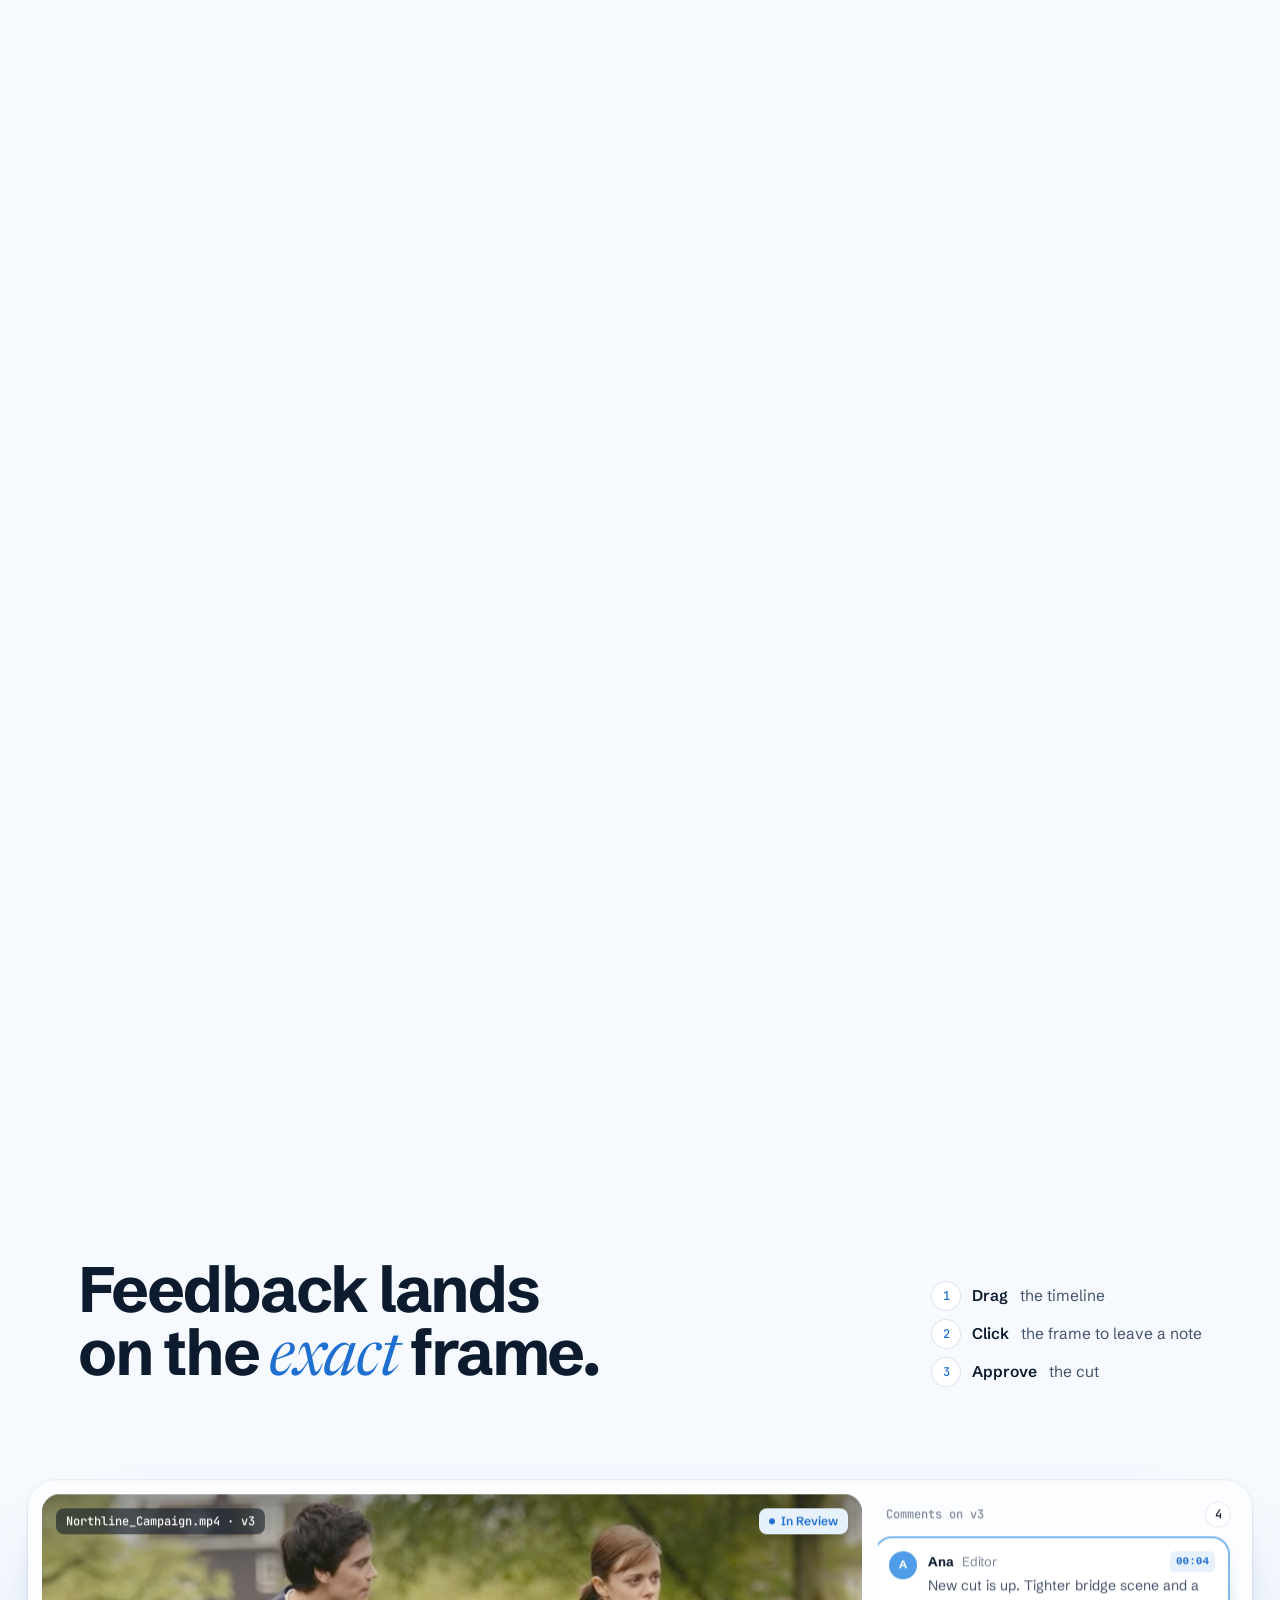
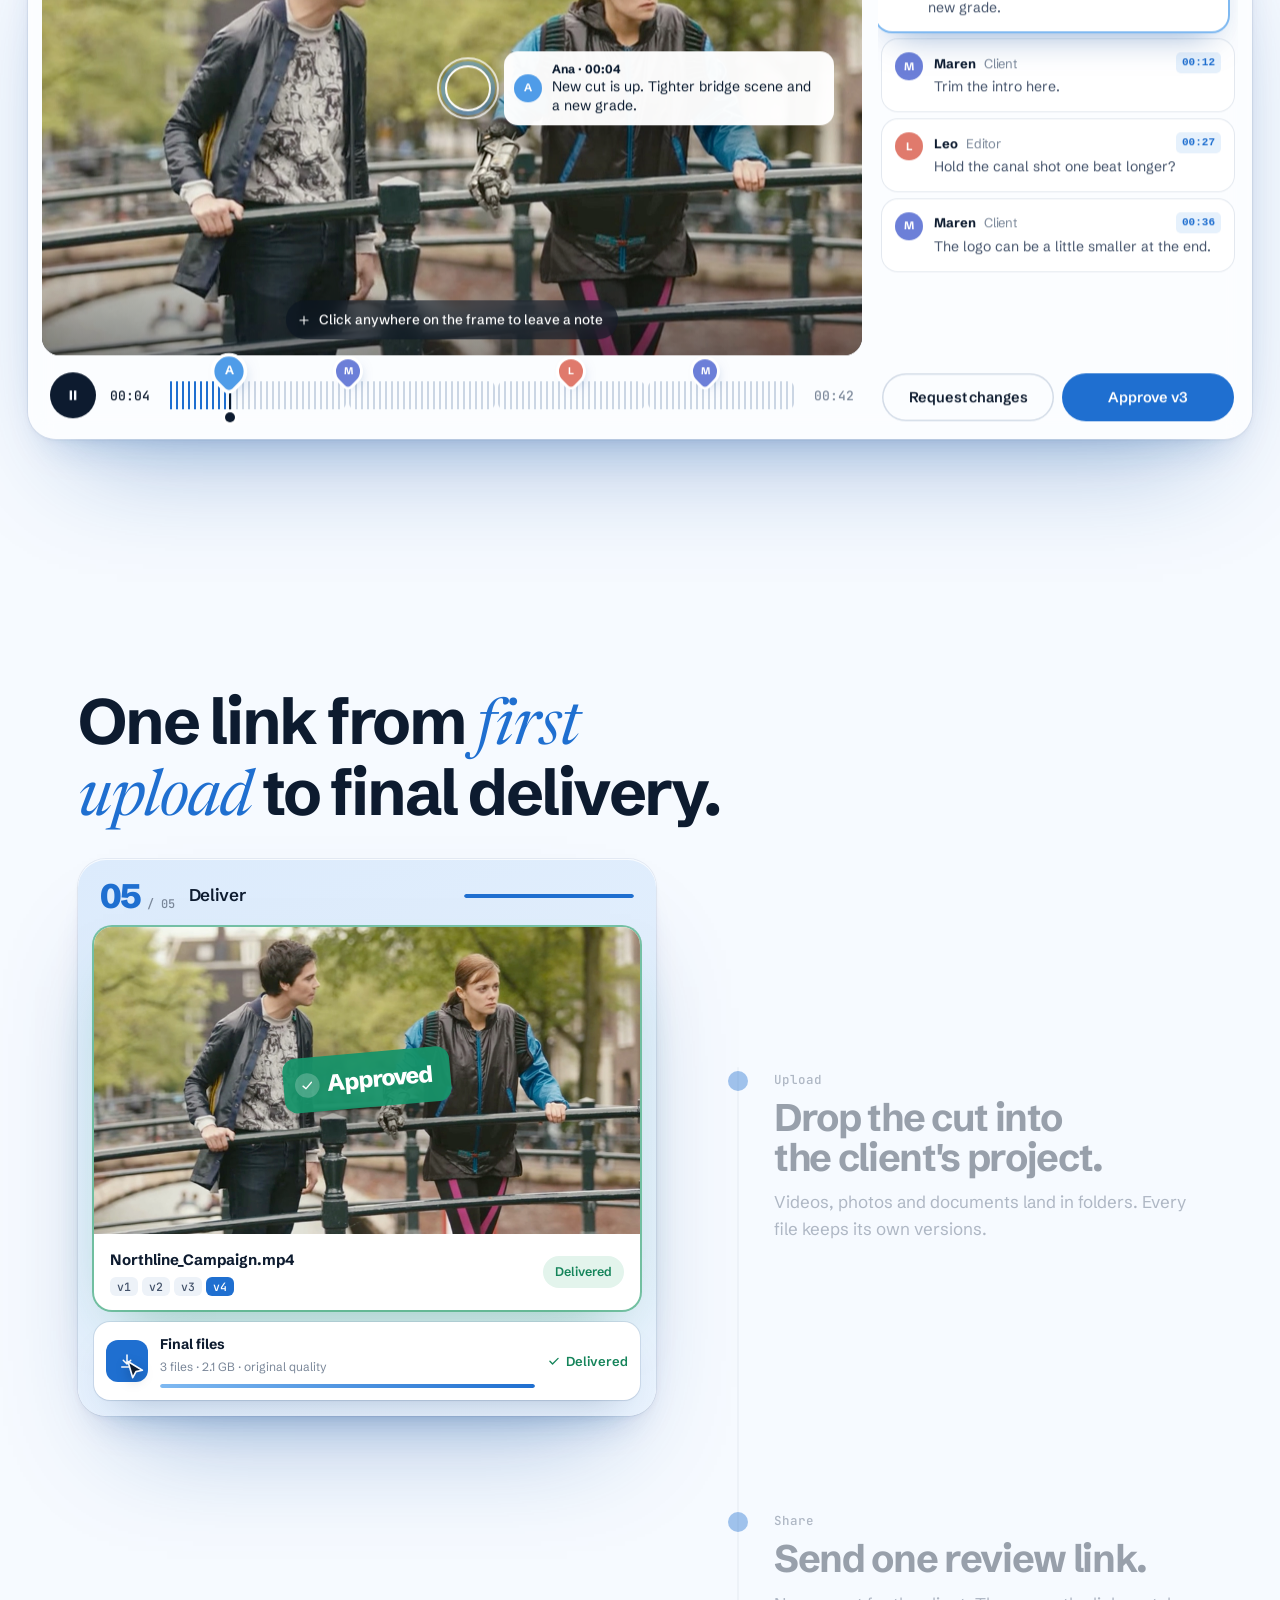
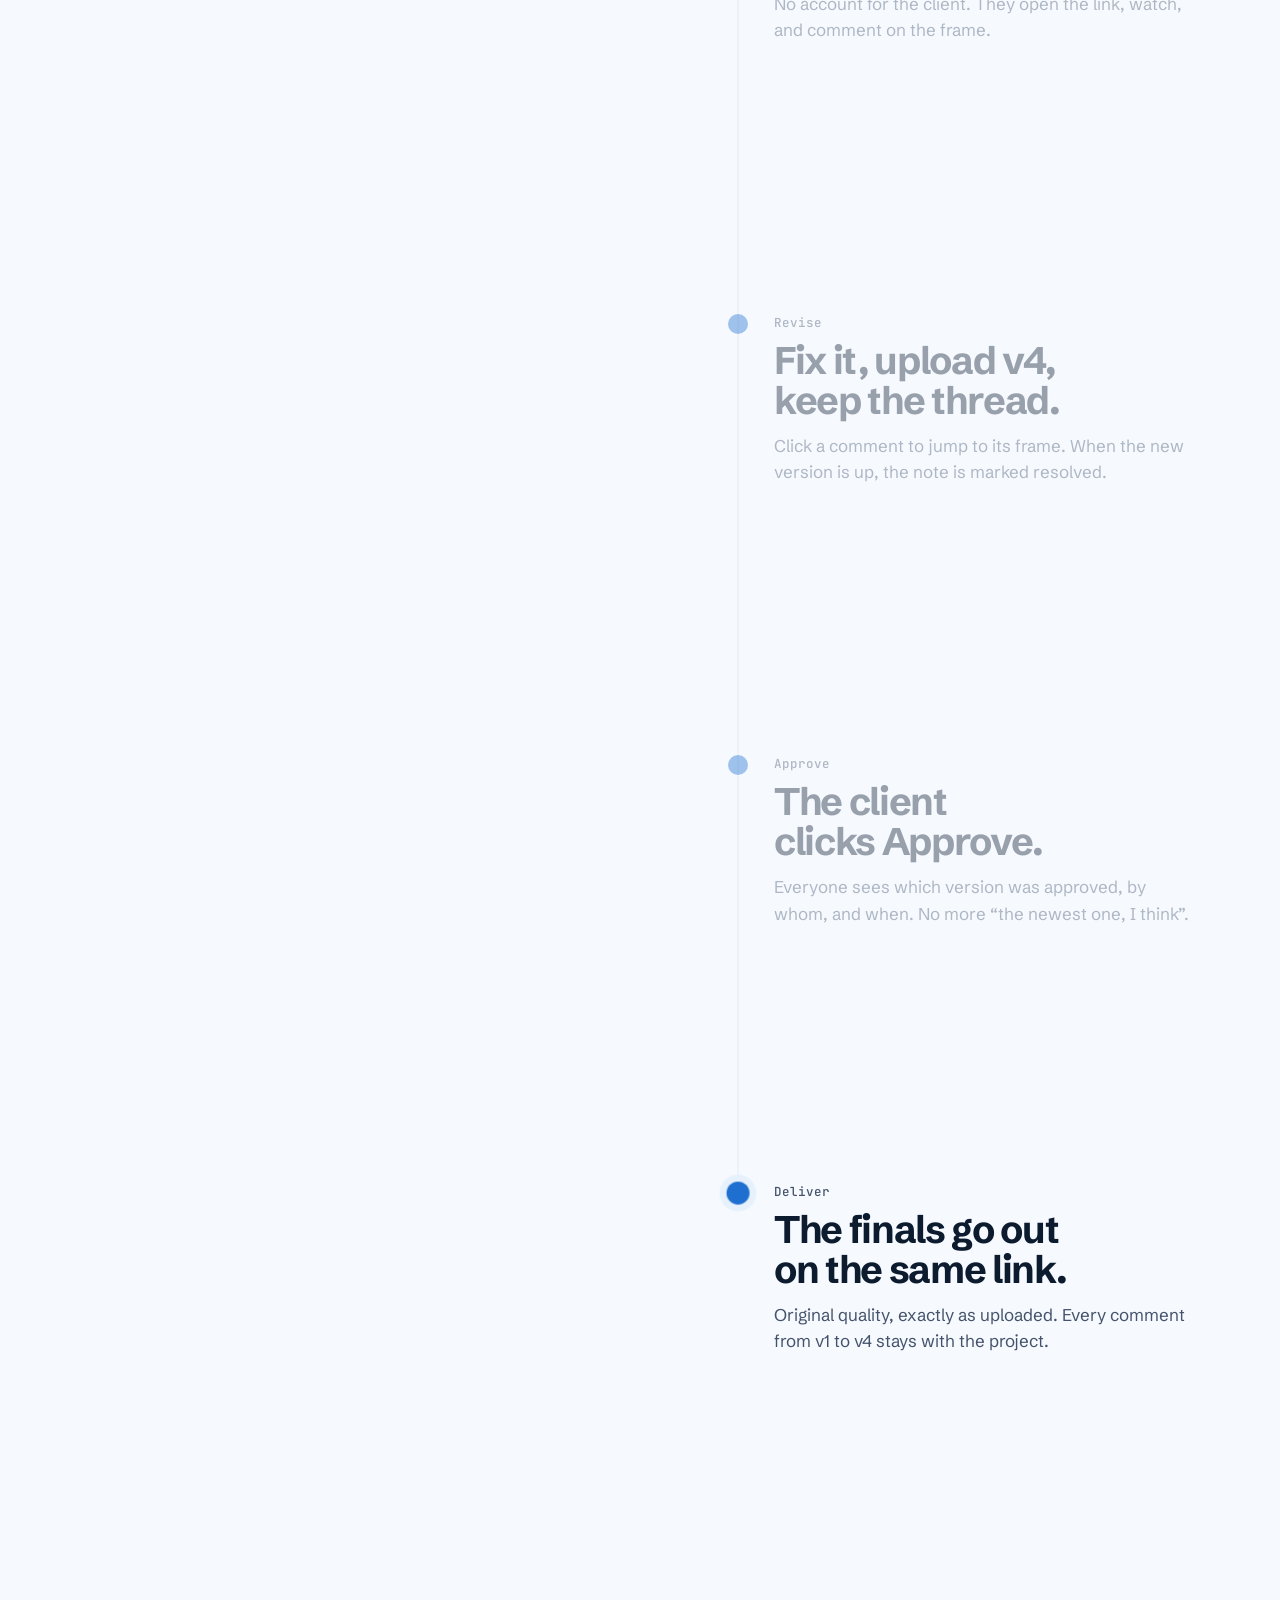
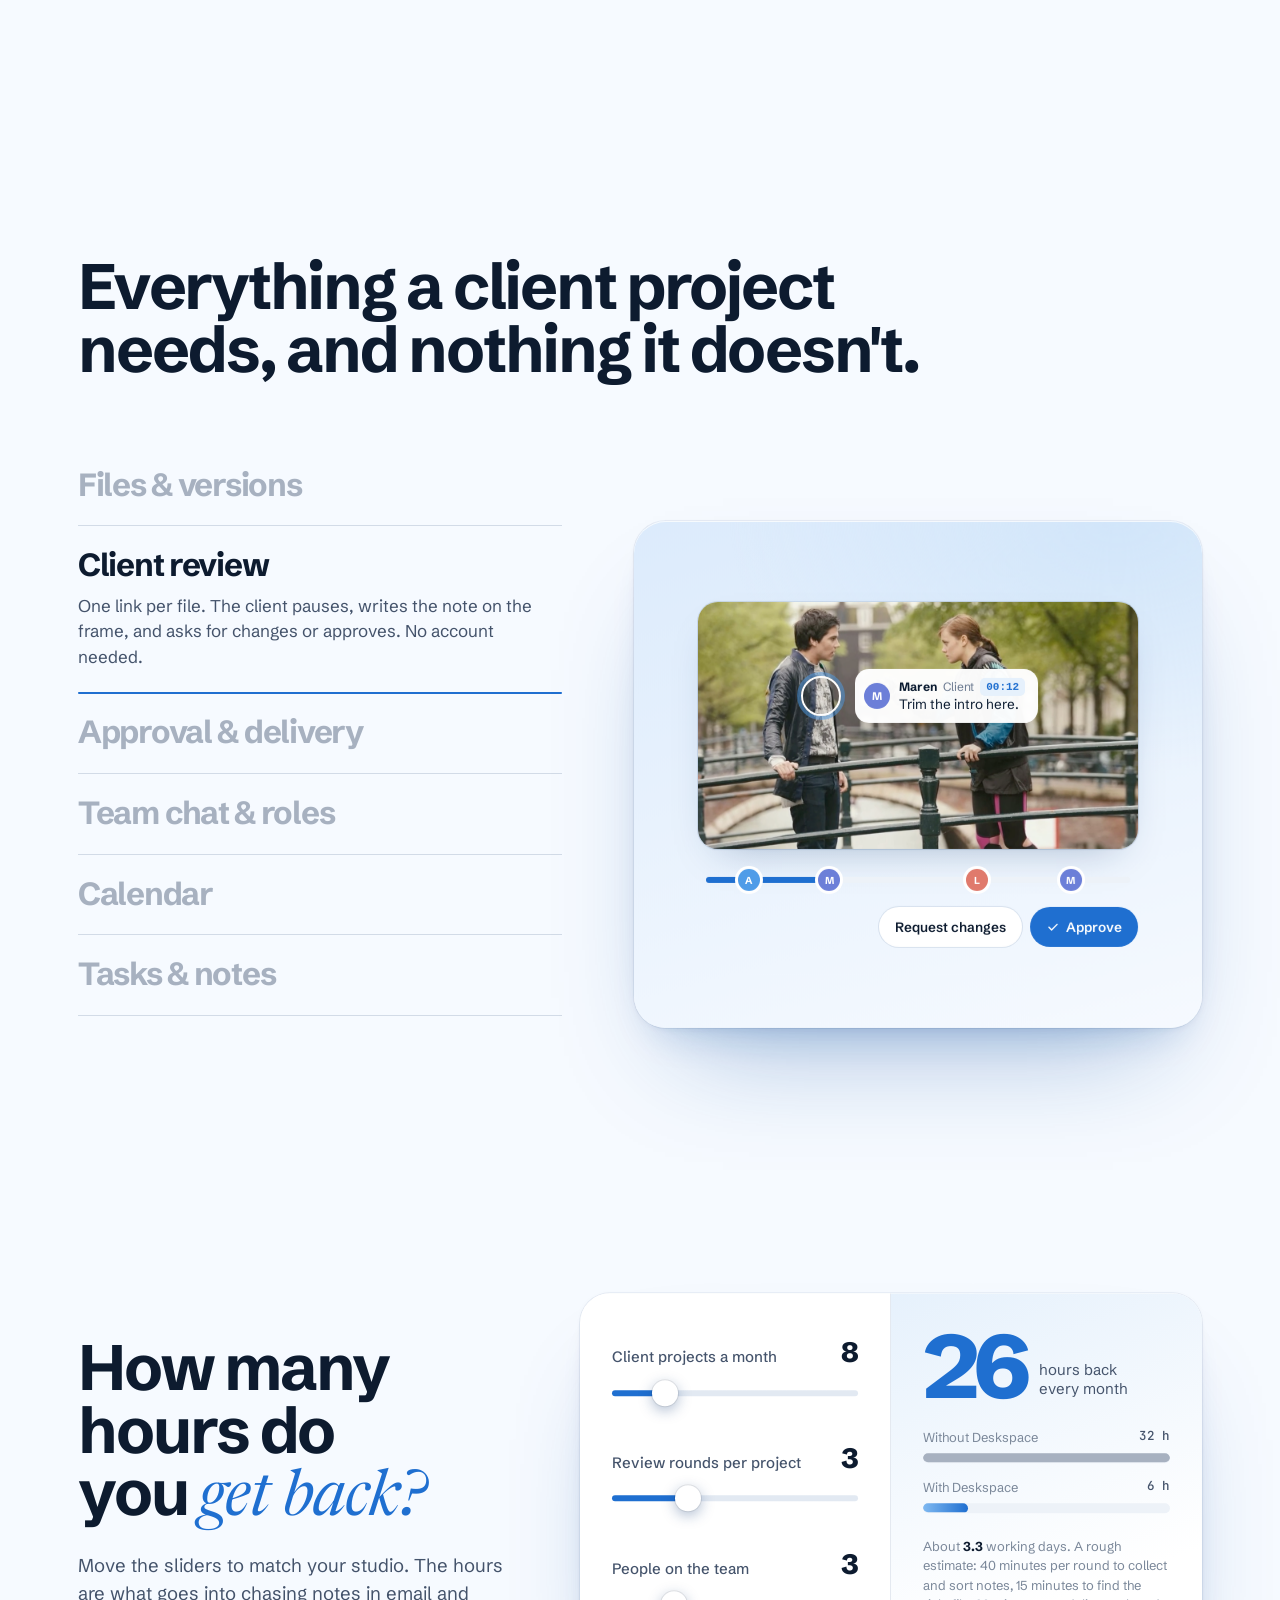
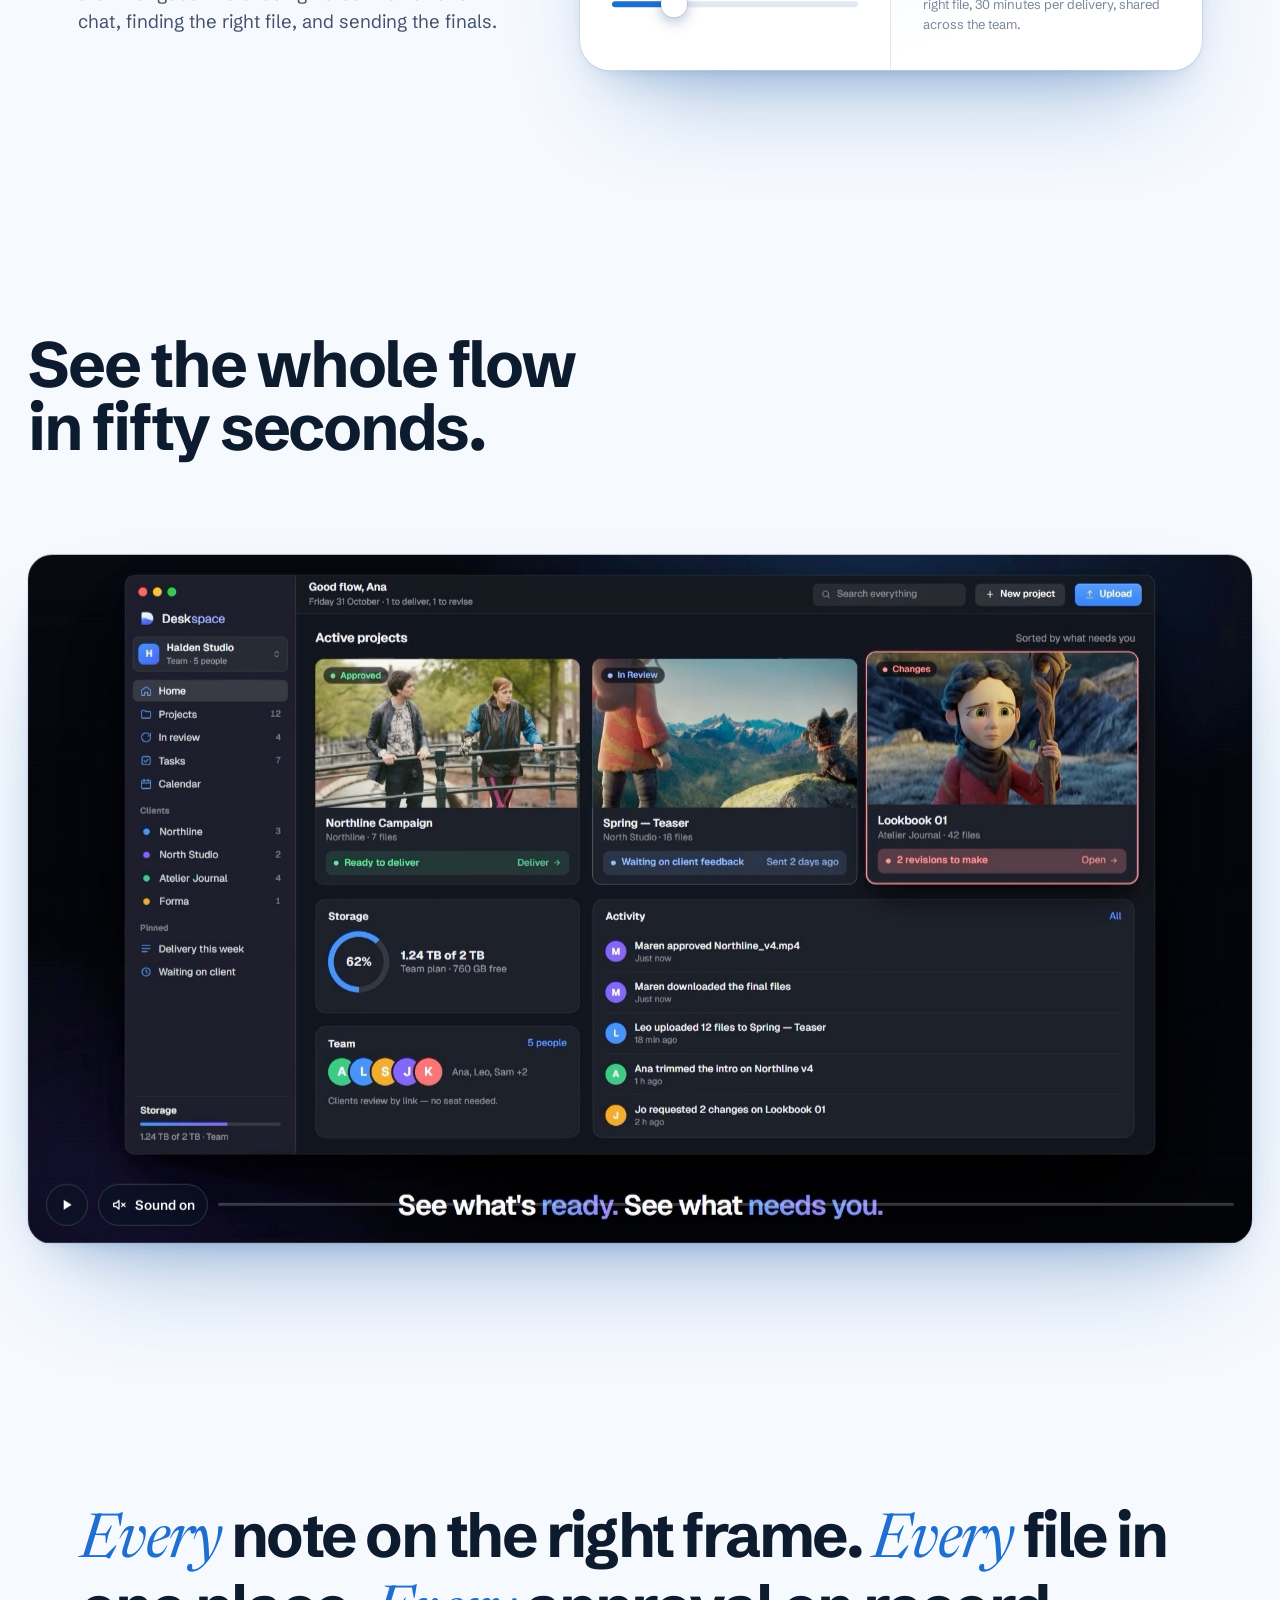
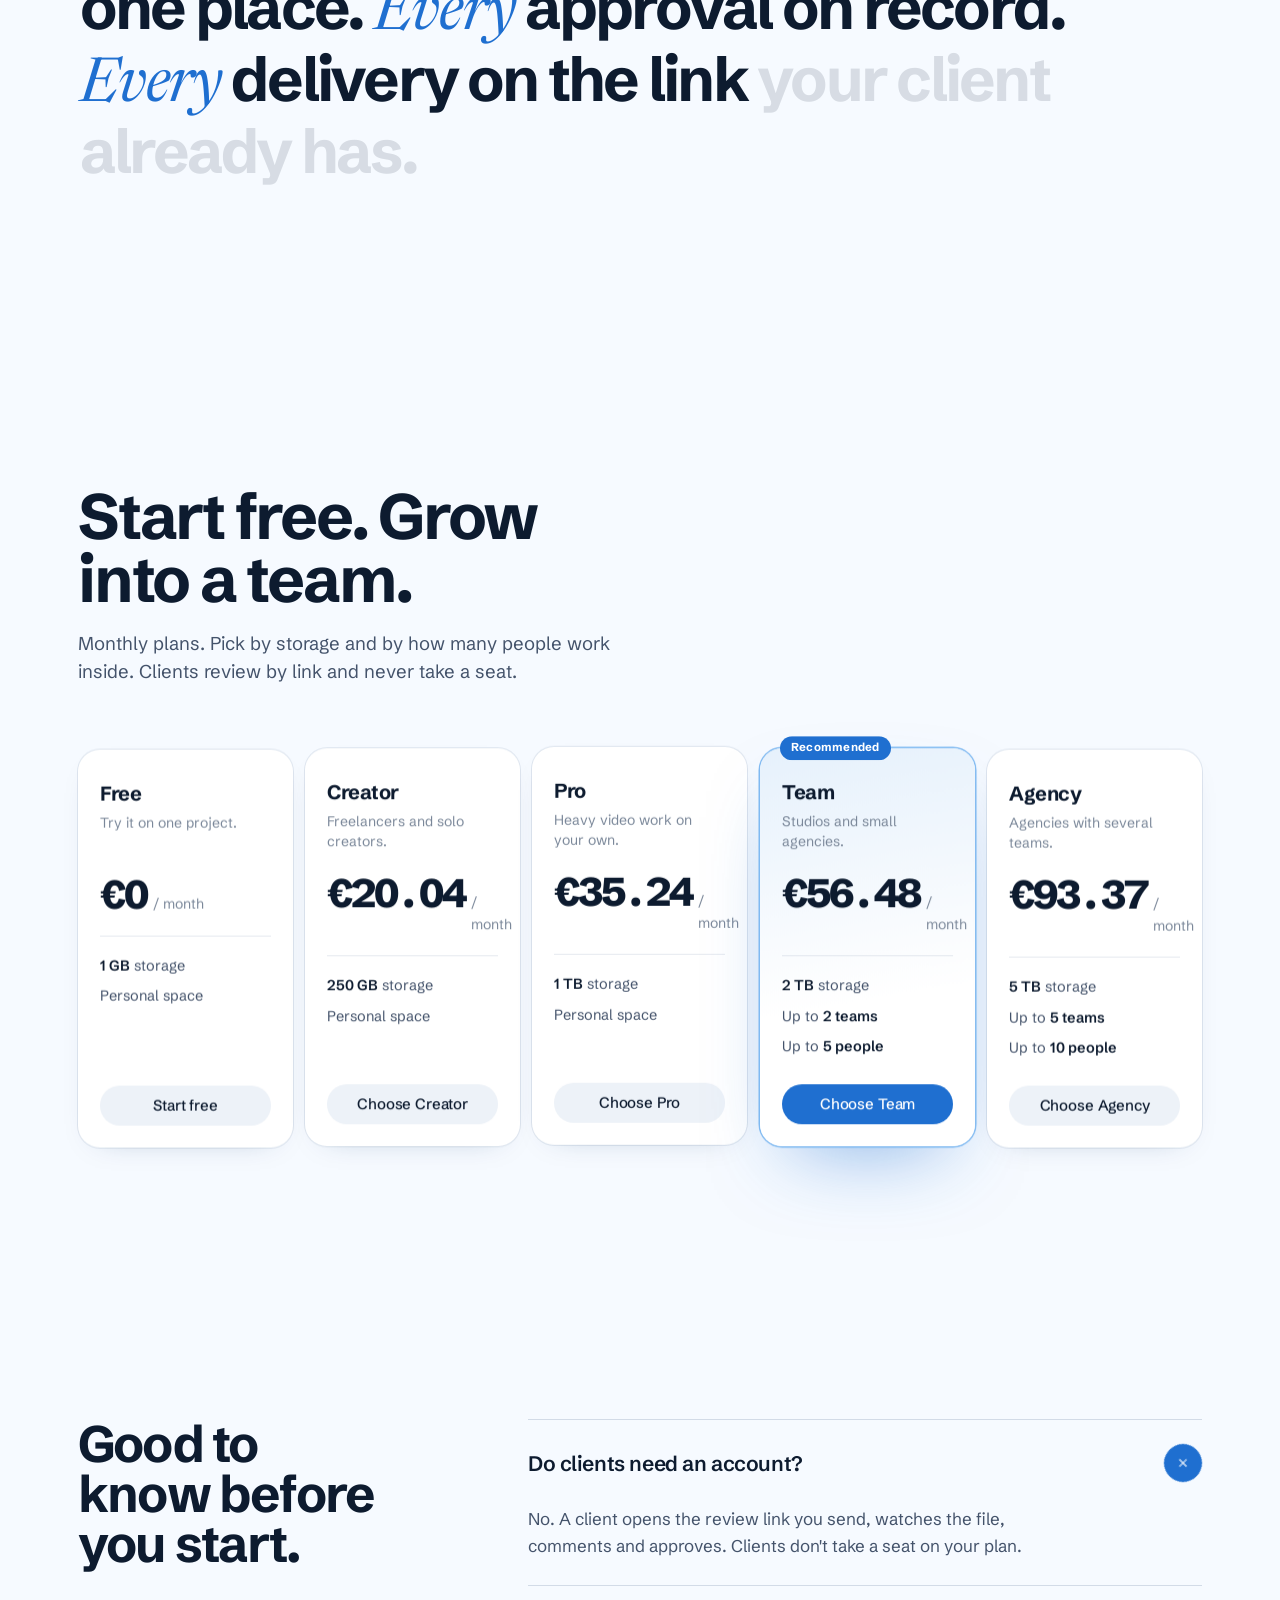
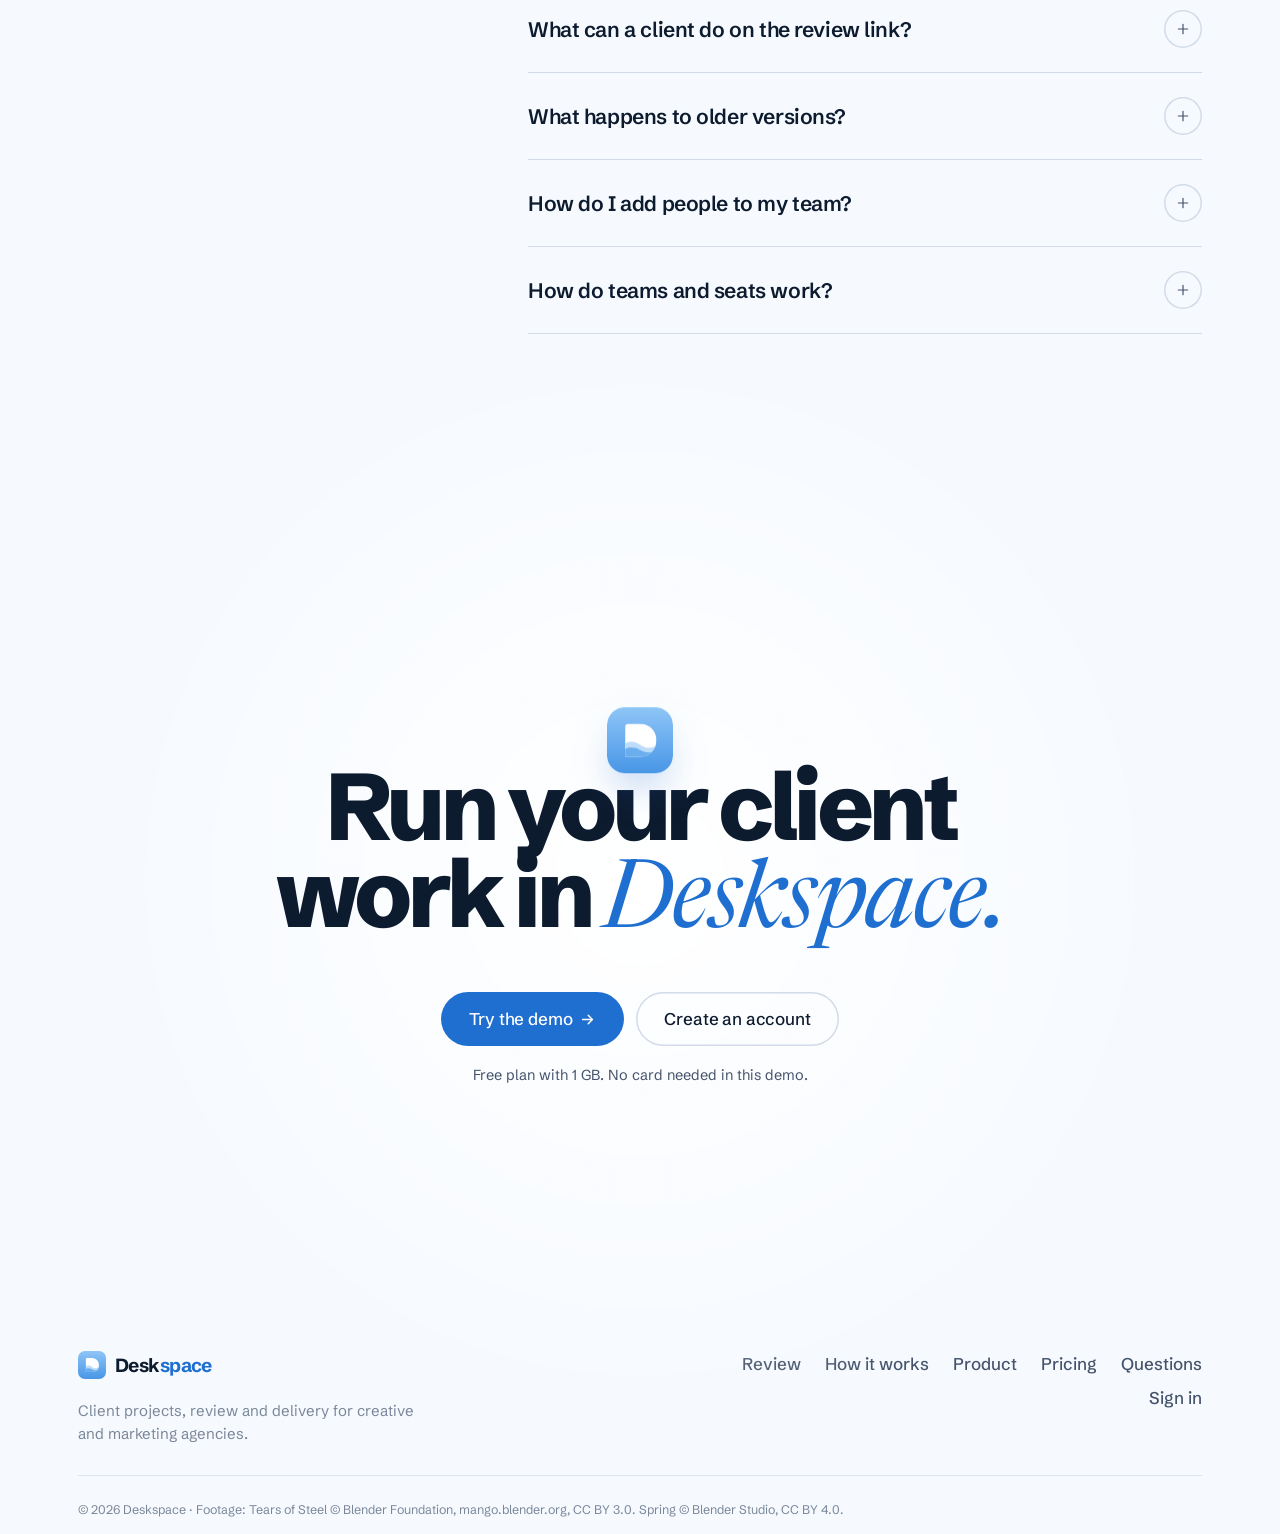
==== commit 0bd664cc: "Remove numbered section labels Co-Authored-By: Claude Opus 5.5 <noreply@anthropic.com>" ====
--- a/index.html
+++ b/index.html
@@ -9,9 +9,9 @@
 <link rel="preconnect" href="https://fonts.googleapis.com">
 <link rel="preconnect" href="https://fonts.gstatic.com" crossorigin>
 <link href="https://fonts.googleapis.com/css2?family=JetBrains+Mono:wght@400;500&family=Newsreader:ital,opsz,wght@1,6..72,400;1,6..72,500&family=Schibsted+Grotesk:wght@400;500;600;700;800&display=swap" rel="stylesheet">
-<script src="js/theme.js?v=v15-11151932"></script>
-<link rel="stylesheet" href="css/base.css?v=v15-11151932">
-<link rel="stylesheet" href="css/site.css?v=v15-11151932">
+<script src="js/theme.js?v=v16-11151936"></script>
+<link rel="stylesheet" href="css/base.css?v=v16-11151936">
+<link rel="stylesheet" href="css/site.css?v=v16-11151936">
 </head>
 <body class="lock">
 <div class="page-bg" aria-hidden="true"><i></i><i></i></div>
@@ -144,7 +144,6 @@
   <div class="mess-stage" id="mess-stage">
     <div class="wrap mess-in">
       <div class="mess-copy">
-        <p class="tag">01 — The problem</p>
         <h2>The brief is in email. The cut is in a drive. The notes are in a&nbsp;chat.</h2>
         <p class="lead">And someone has to work out which <code>Final_v3.mp4</code> the client actually approved.</p>
         <button class="sorter" id="sorter" type="button" aria-pressed="false">
@@ -180,7 +179,6 @@
   <div class="wrap">
     <div class="sec-head rev-head rv">
       <div>
-        <p class="tag">02 — Review</p>
         <h2>Feedback lands on the <em>exact</em> frame.</h2>
       </div>
       <ol class="rev-try" aria-label="Try it">
@@ -243,7 +241,6 @@
 <section class="flow" id="flow">
   <div class="wrap">
     <div class="sec-head rv" data-float="-0.03">
-      <p class="tag">03 — How it works</p>
       <h2>One link from <em>first upload</em> to final delivery.</h2>
     </div>
   </div>
@@ -304,7 +301,6 @@
 <section class="feats" id="product">
   <div class="wrap">
     <div class="feats-head rv" data-float="-0.03">
-      <p class="tag">04 — In the app</p>
       <h2>Everything a client project needs, and nothing it doesn't.</h2>
     </div>
     <div class="fx rv" id="fx" style="--d:1">
@@ -395,7 +391,6 @@
 <section class="calc" id="time">
   <div class="wrap calc-in">
     <div class="calc-copy rv" data-float="-0.03">
-      <p class="tag">05 — Your time</p>
       <h2>How many hours do you <em>get back?</em></h2>
       <p class="lead">Move the sliders to match your studio. The hours are what goes into chasing notes in email and chat, finding the right file, and sending the finals.</p>
     </div>
@@ -421,7 +416,6 @@
 <section class="film" id="film">
   <div class="film-in">
     <div class="film-copy rv" data-float="-0.03">
-      <p class="tag">06 — The film</p>
       <h2>See the whole flow in fifty&nbsp;seconds.</h2>
     </div>
     <div class="film-frame rv" data-float="0.05" style="--d:1">
@@ -444,7 +438,6 @@
 <section class="pricing" id="pricing">
   <div class="wrap">
     <div class="sec-head rv" data-float="-0.03">
-      <p class="tag">07 — Pricing</p>
       <h2>Start free. Grow into a team.</h2>
       <p class="lead">Monthly plans. Pick by storage and by how many people work inside. Clients review by link and never take a seat.</p>
     </div>
@@ -461,7 +454,7 @@
 <!-- 10. FAQ -->
 <section class="faq" id="faq">
   <div class="wrap faq-in">
-    <div class="rv"><p class="tag">08 — Questions</p><h2>Good to know before you start.</h2></div>
+    <div class="rv"><h2>Good to know before you start.</h2></div>
     <div class="faq-list rv" style="--d:1">
       <details open><summary>Do clients need an account?<span class="fq-i"><svg><use href="#i-plus"/></svg></span></summary><p>No. A client opens the review link you send, watches the file, comments and approves. Clients don't take a seat on your plan.</p></details>
       <details><summary>What can a client do on the review link?<span class="fq-i"><svg><use href="#i-plus"/></svg></span></summary><p>Comment on a file or on the exact second of a video, ask for changes, and approve the version. Once it is approved, the final files are on that same link.</p></details>
@@ -493,6 +486,6 @@
   </div>
 </footer>
 
-<script src="js/site.js?v=v15-11151932"></script>
+<script src="js/site.js?v=v16-11151936"></script>
 </body>
 </html>
--- a/css/site.css
+++ b/css/site.css
@@ -55,7 +55,6 @@
 h1, h2, h3 { font-family: var(--sans); font-weight: 700; letter-spacing: -0.035em; text-wrap: balance; color: var(--ink); }
 h2 { font-size: clamp(36px, 5vw, 68px); line-height: 0.98; }
 em { font-family: var(--serif); font-style: italic; font-weight: 400; letter-spacing: -0.015em; color: var(--blue); }
-.tag { margin-bottom: 18px; font-family: var(--mono2); font-size: 12.5px; letter-spacing: 0.02em; color: var(--blue); }
 .lead { max-width: 560px; margin-top: 20px; font-size: clamp(17px, 1.45vw, 20px); line-height: 1.5; color: var(--ink-2); }
 code { padding: 2px 7px; border-radius: 6px; background: var(--sky-100); color: var(--ink); font-family: var(--mono2); font-size: 0.82em; }
 .logo { font-family: var(--sans); font-weight: 700; letter-spacing: -0.03em; }
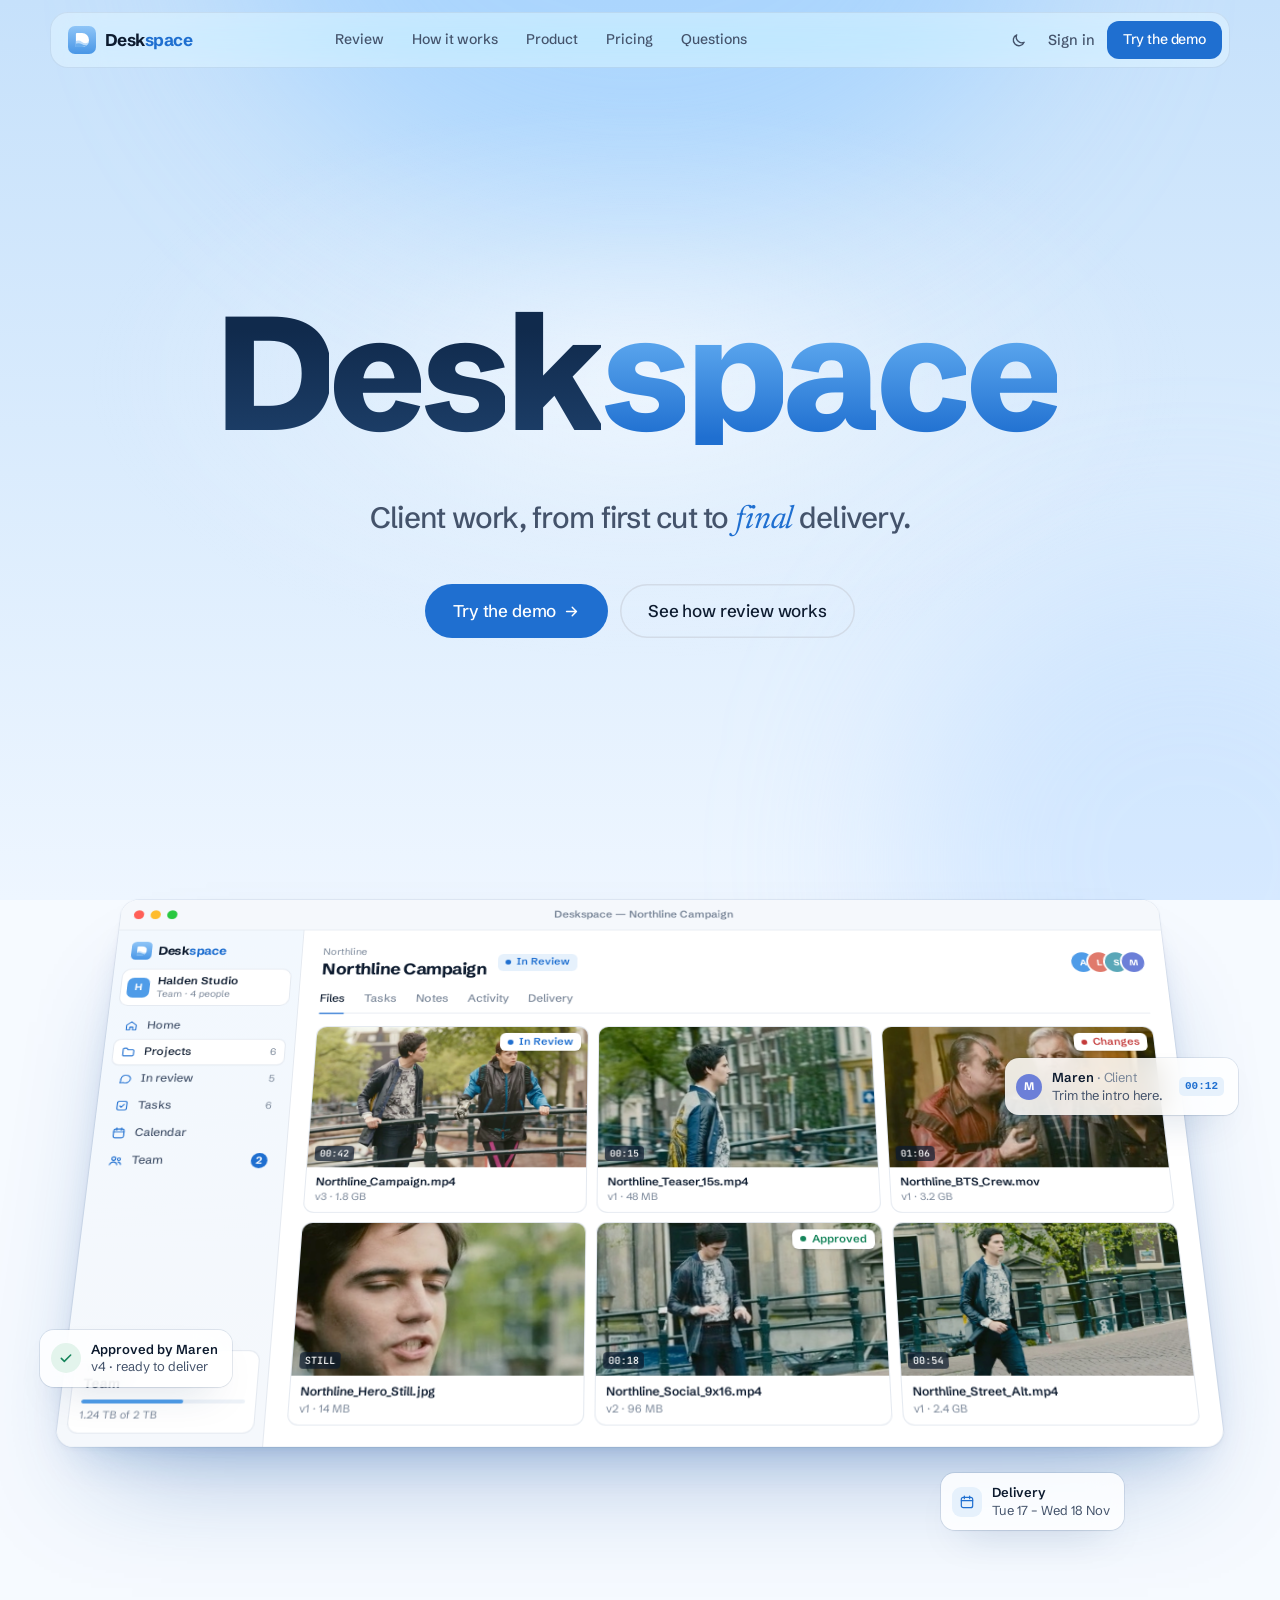
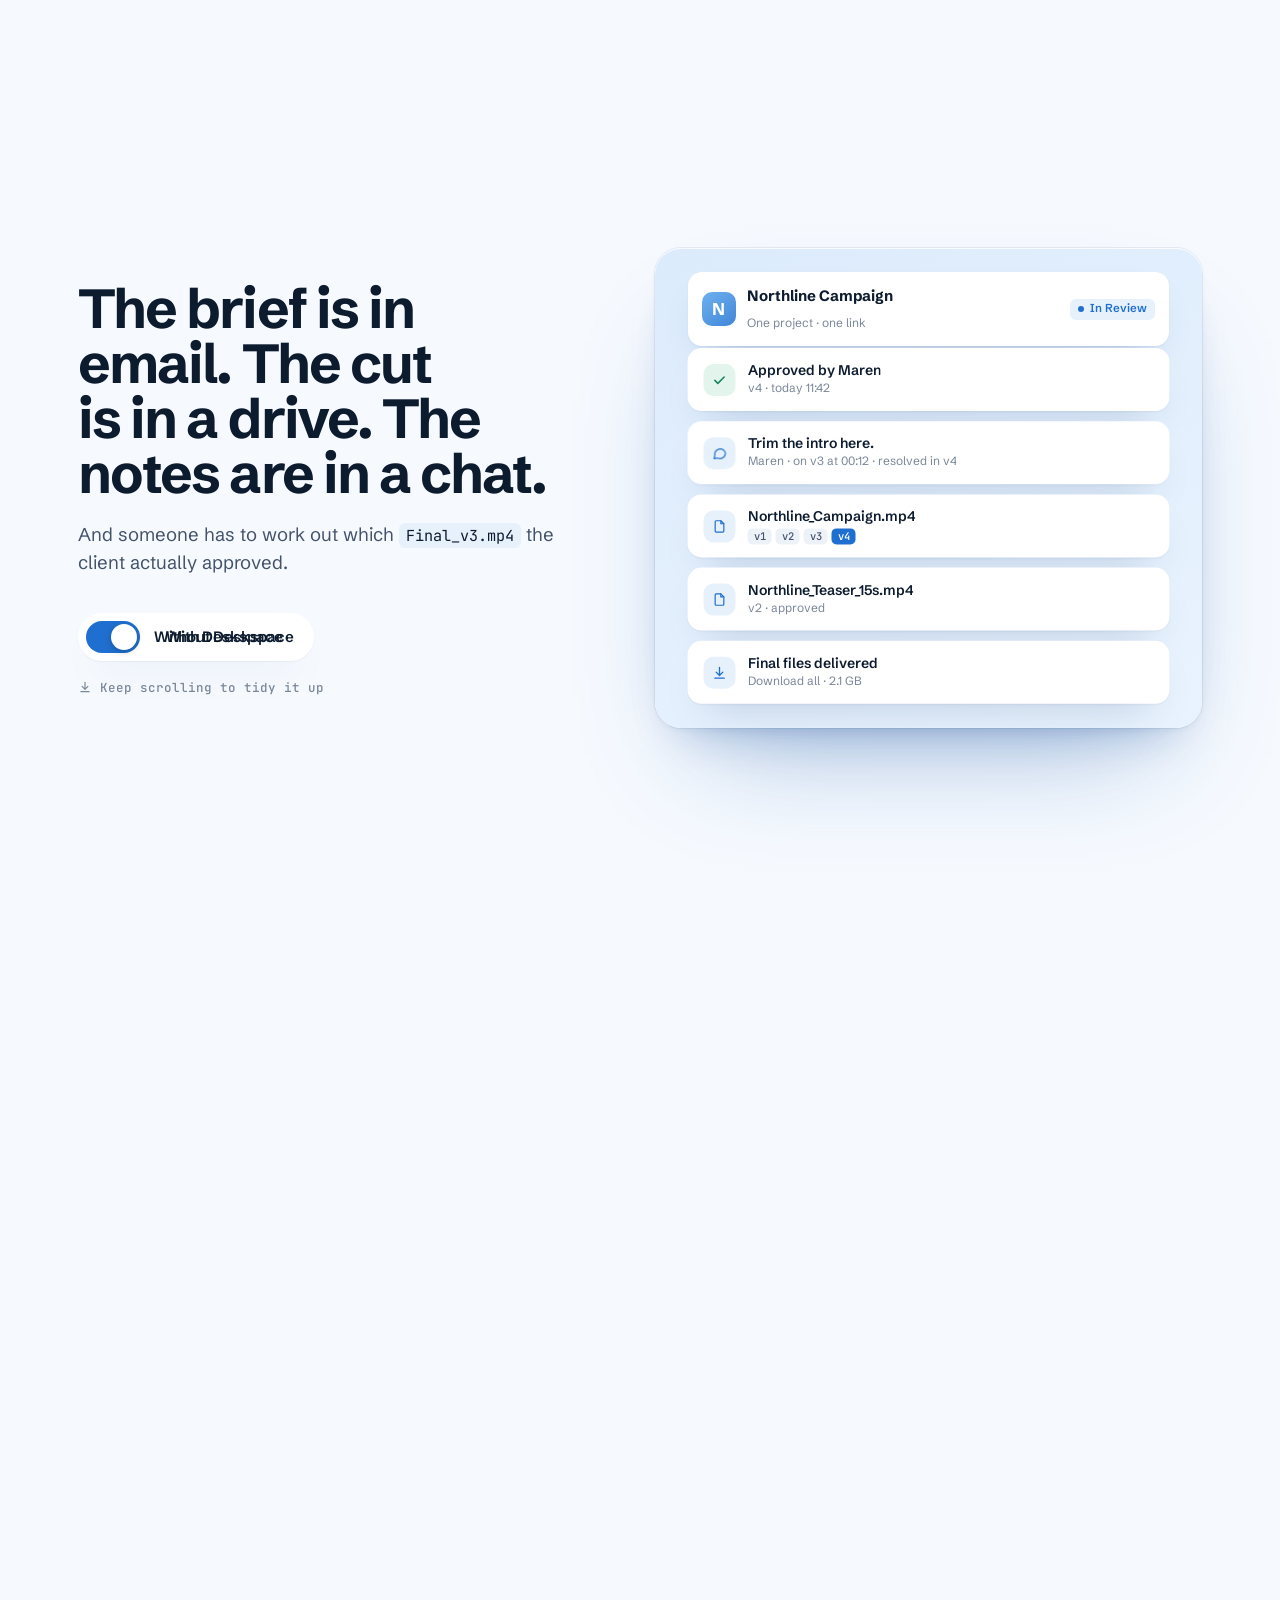
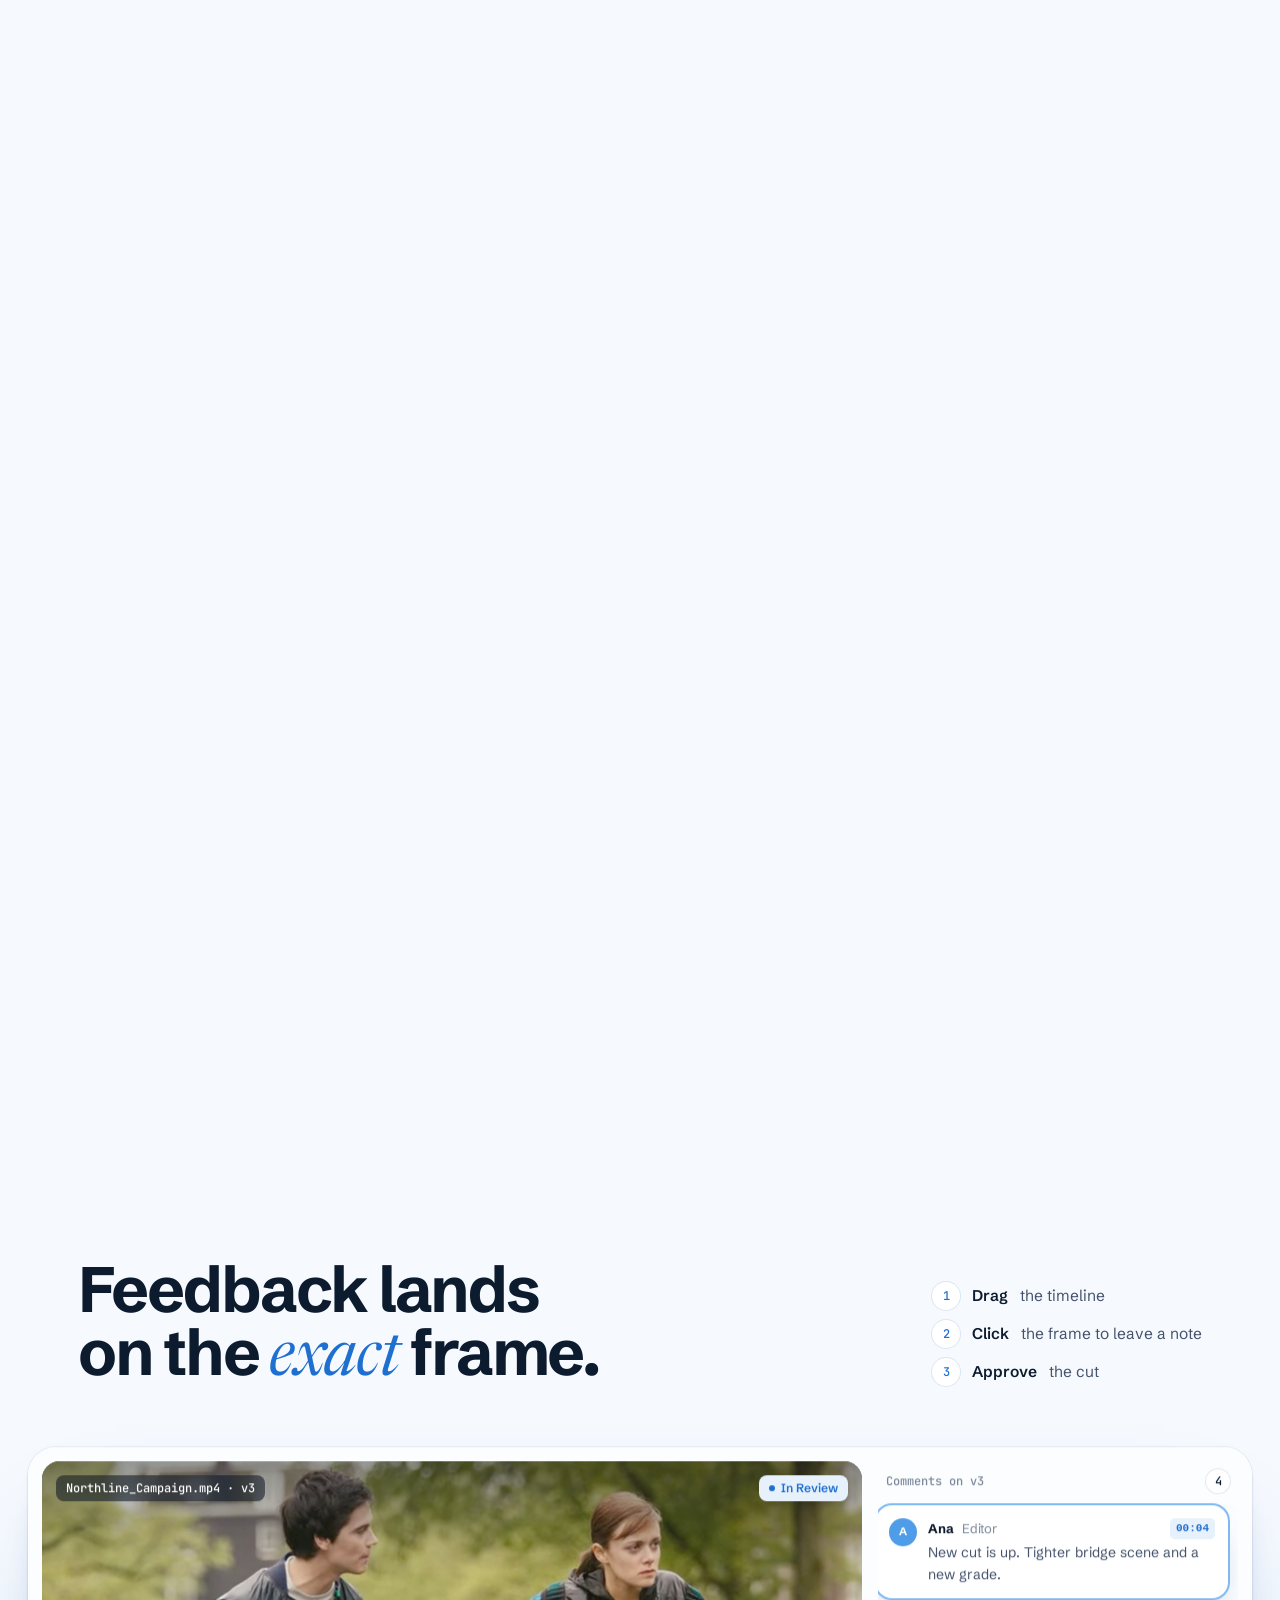
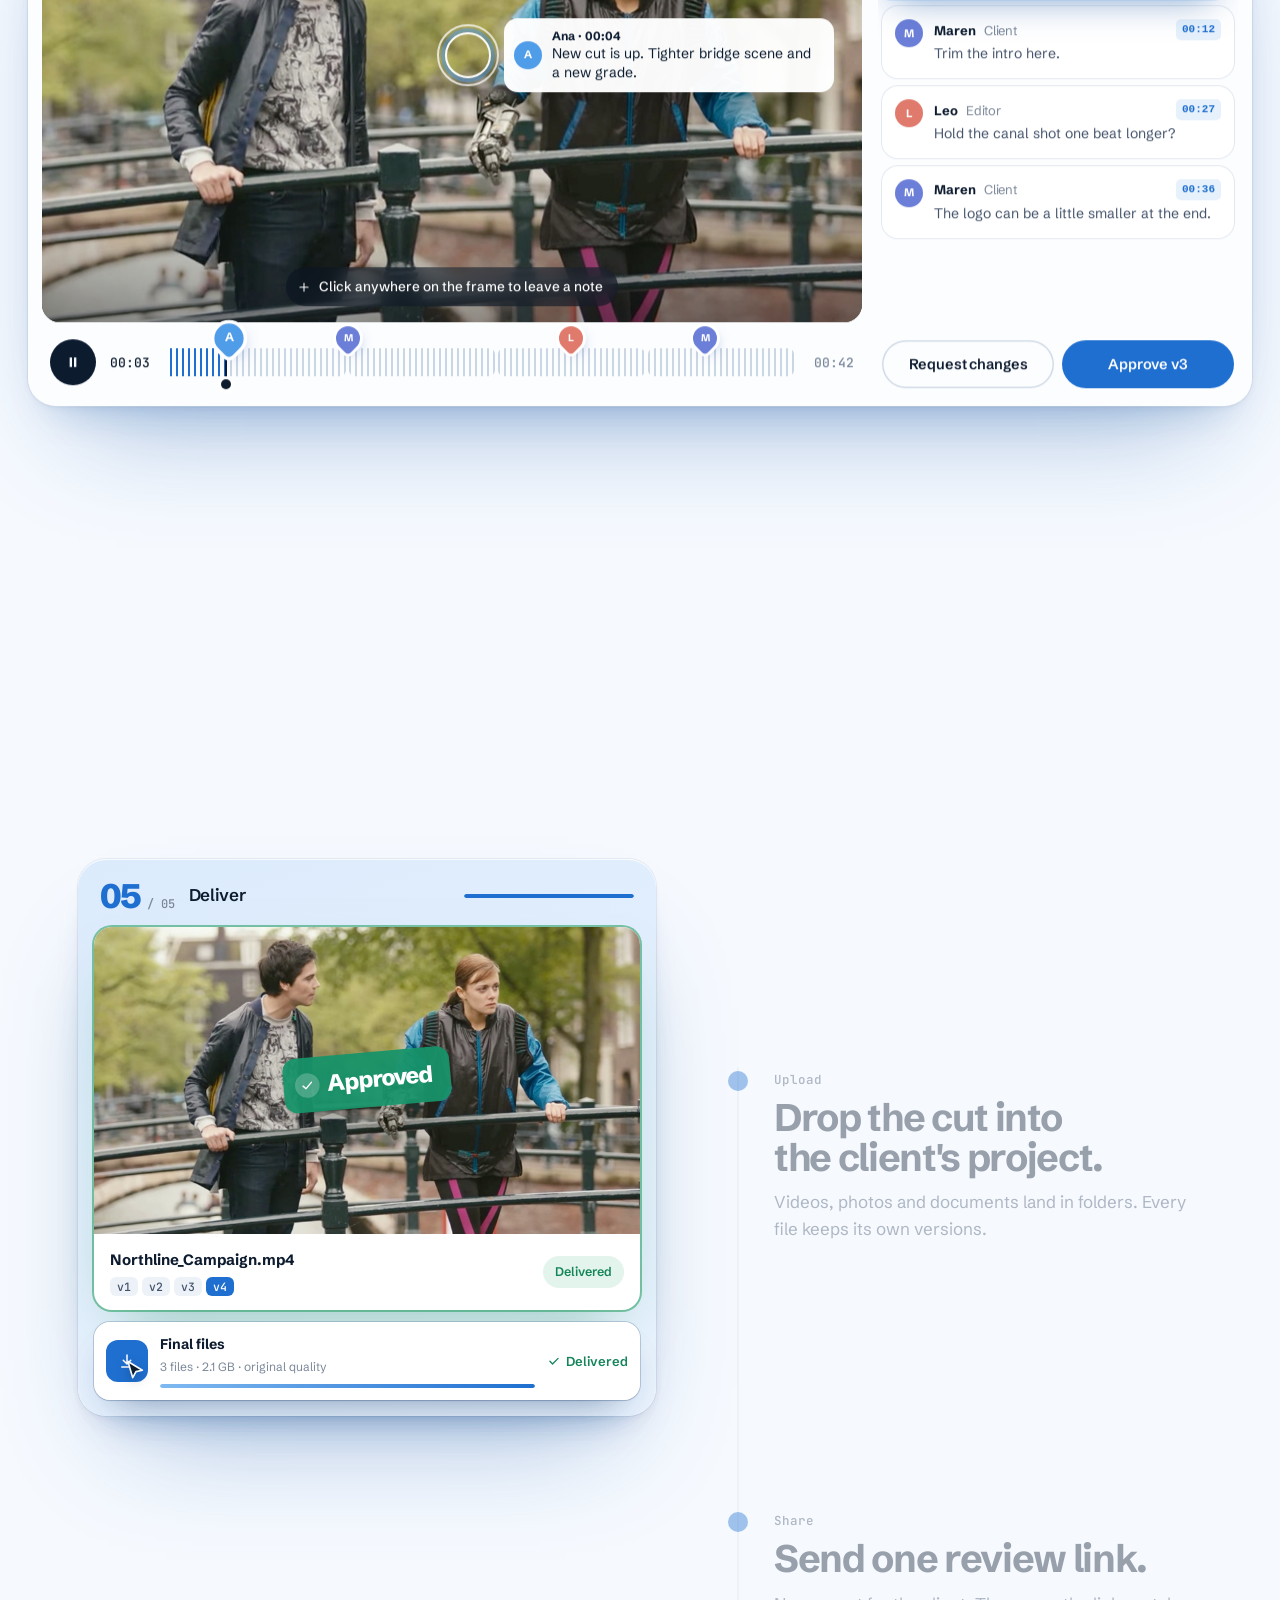
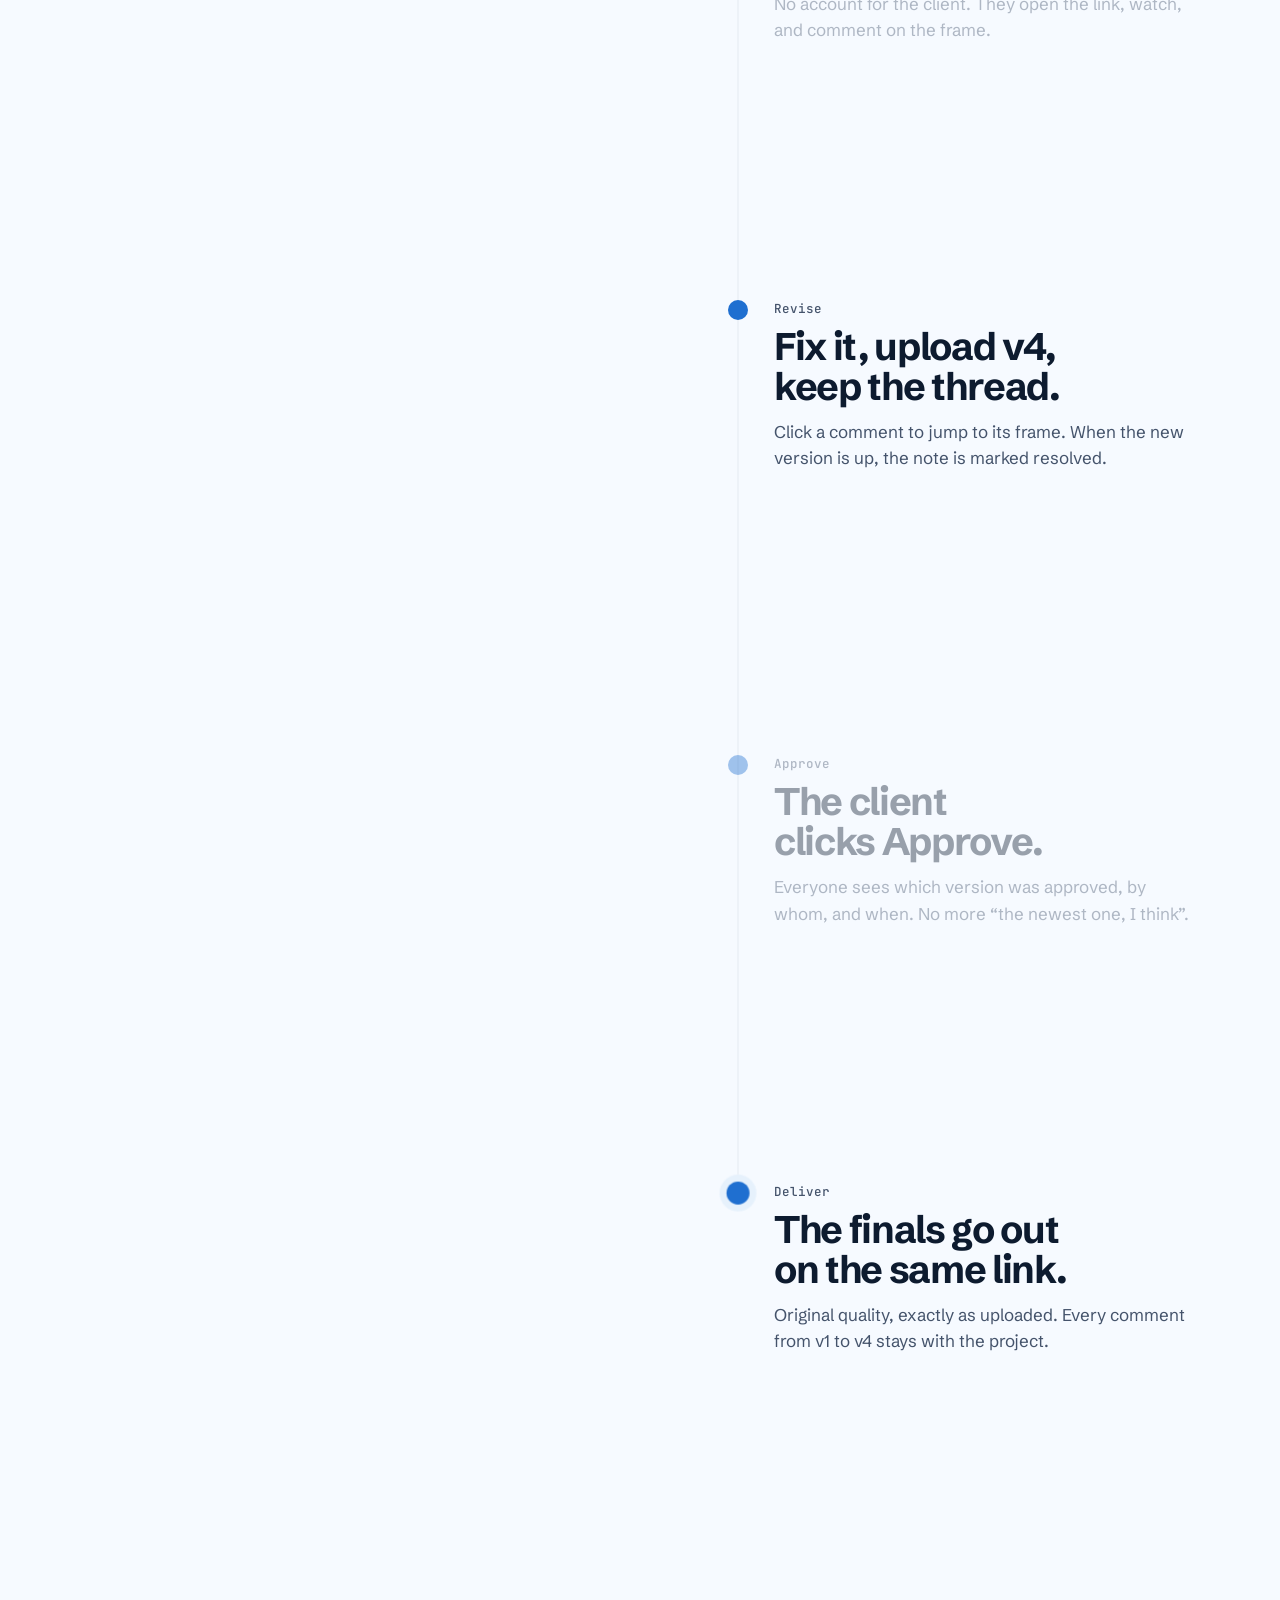
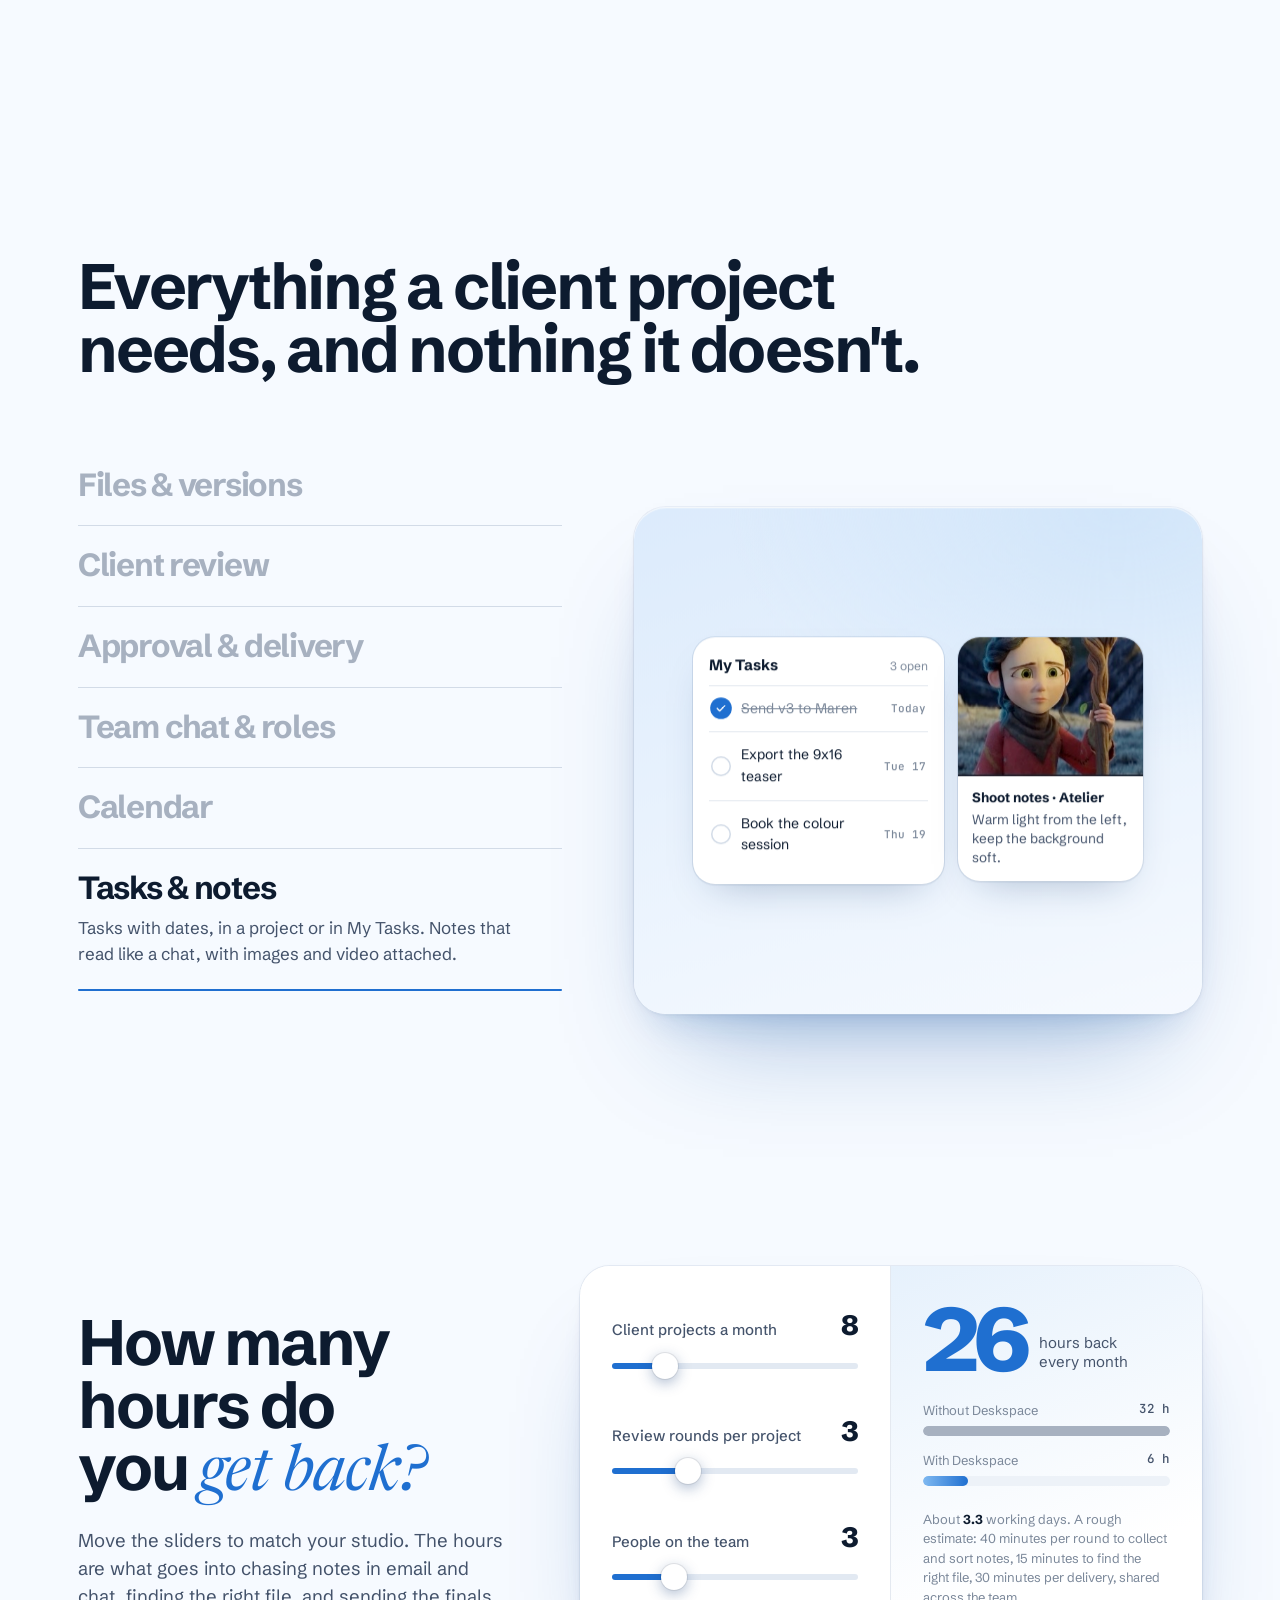
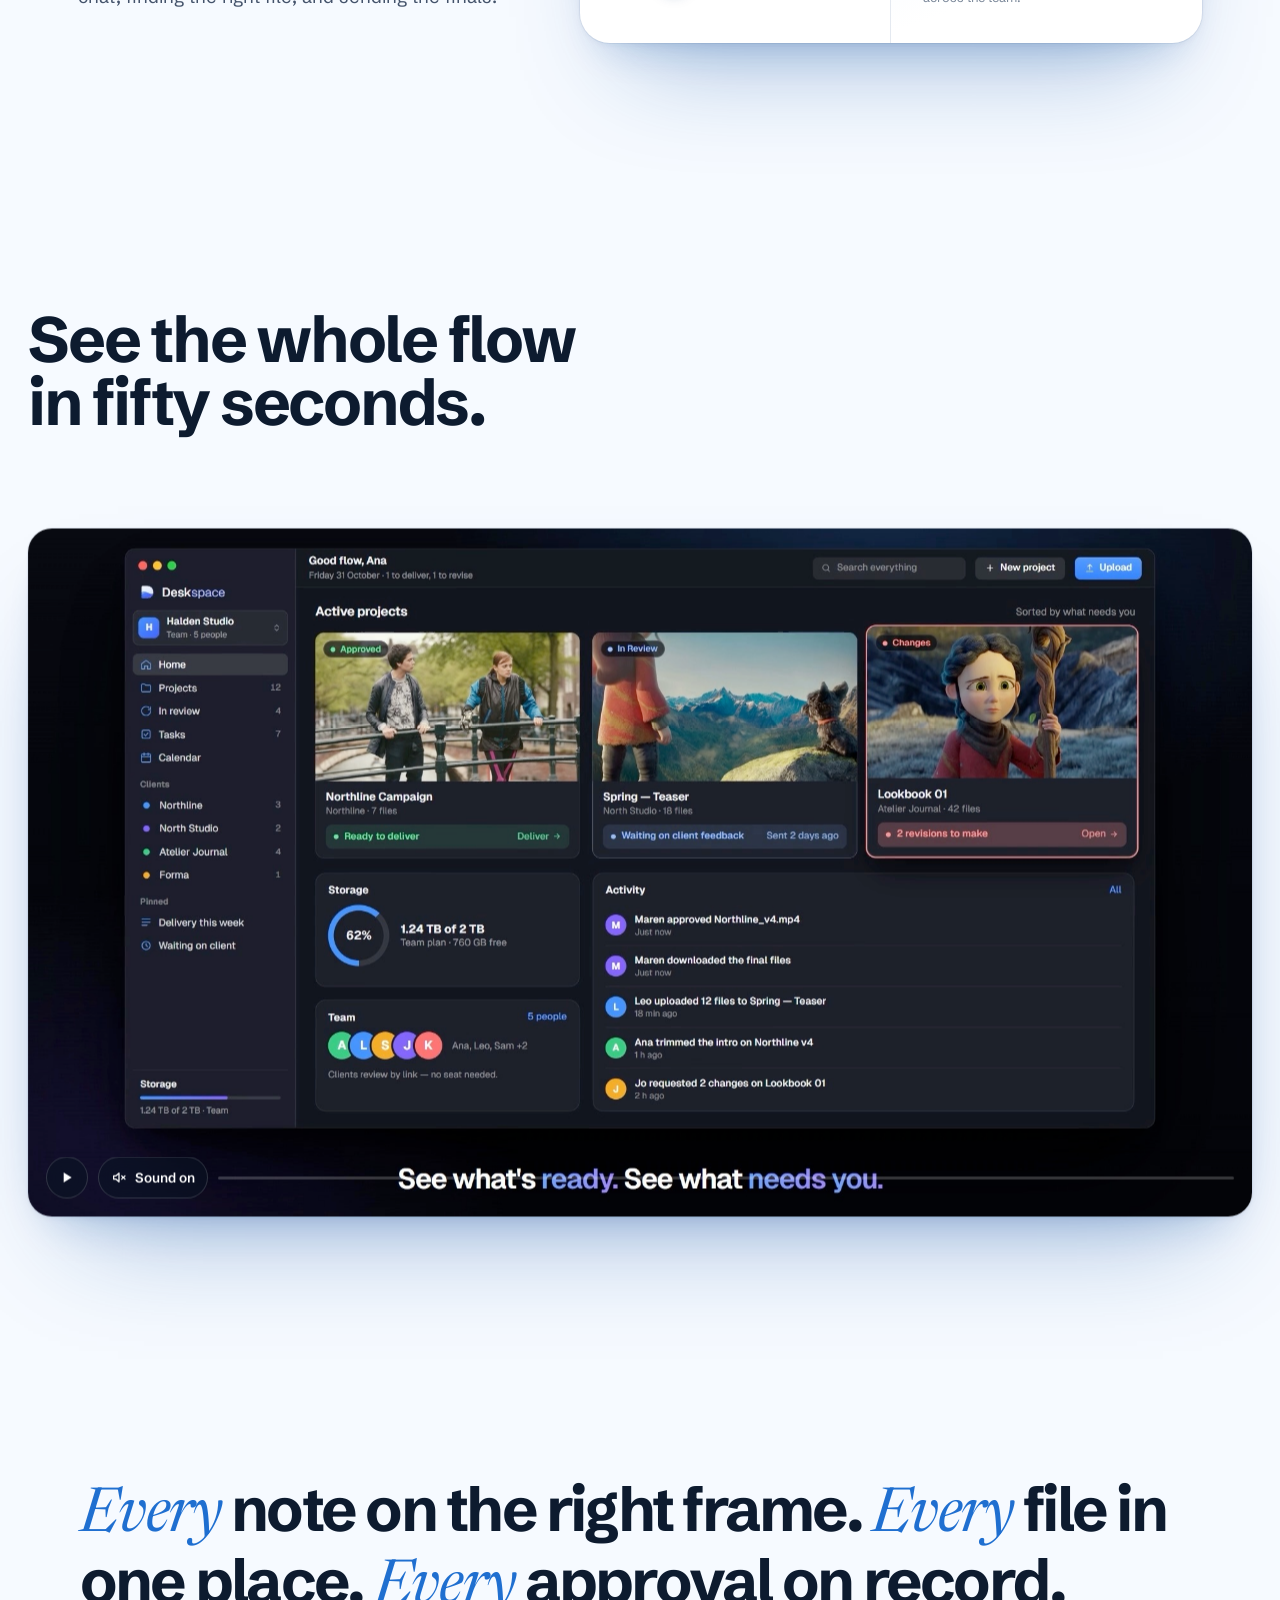
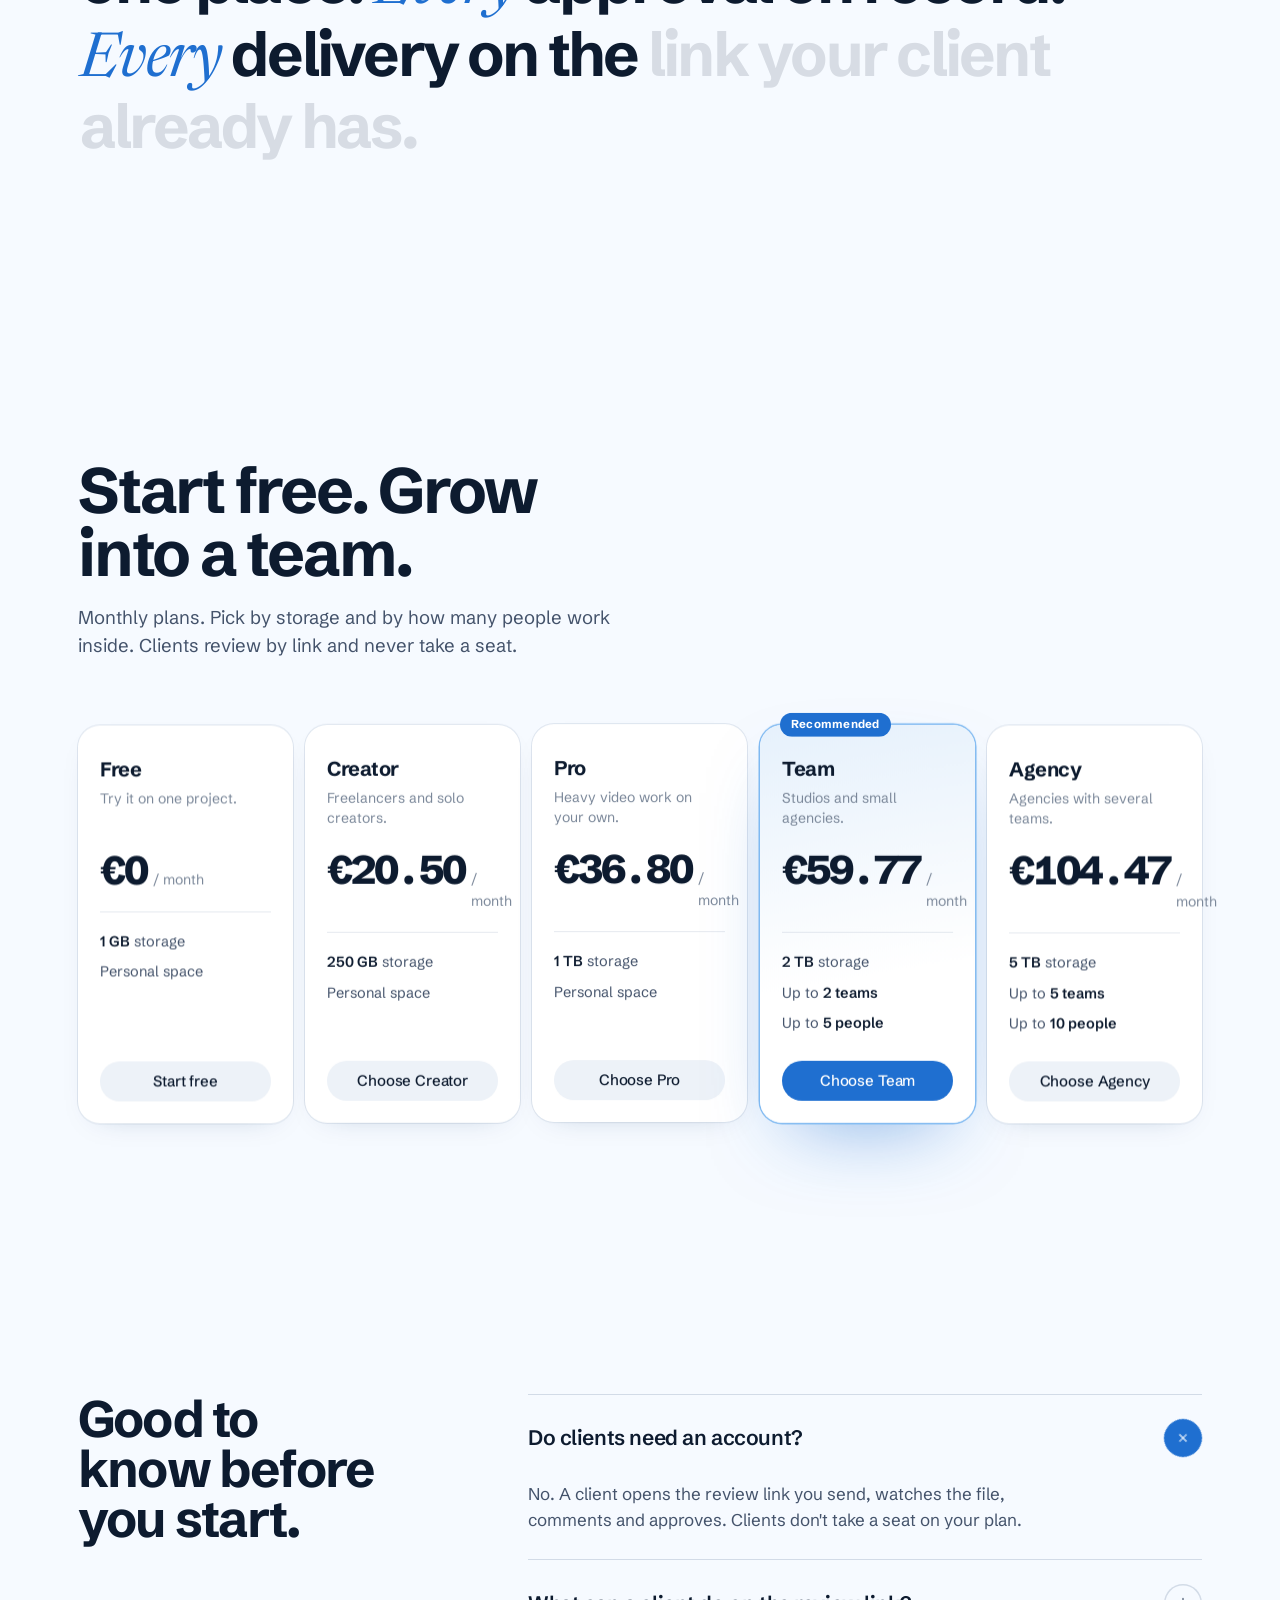
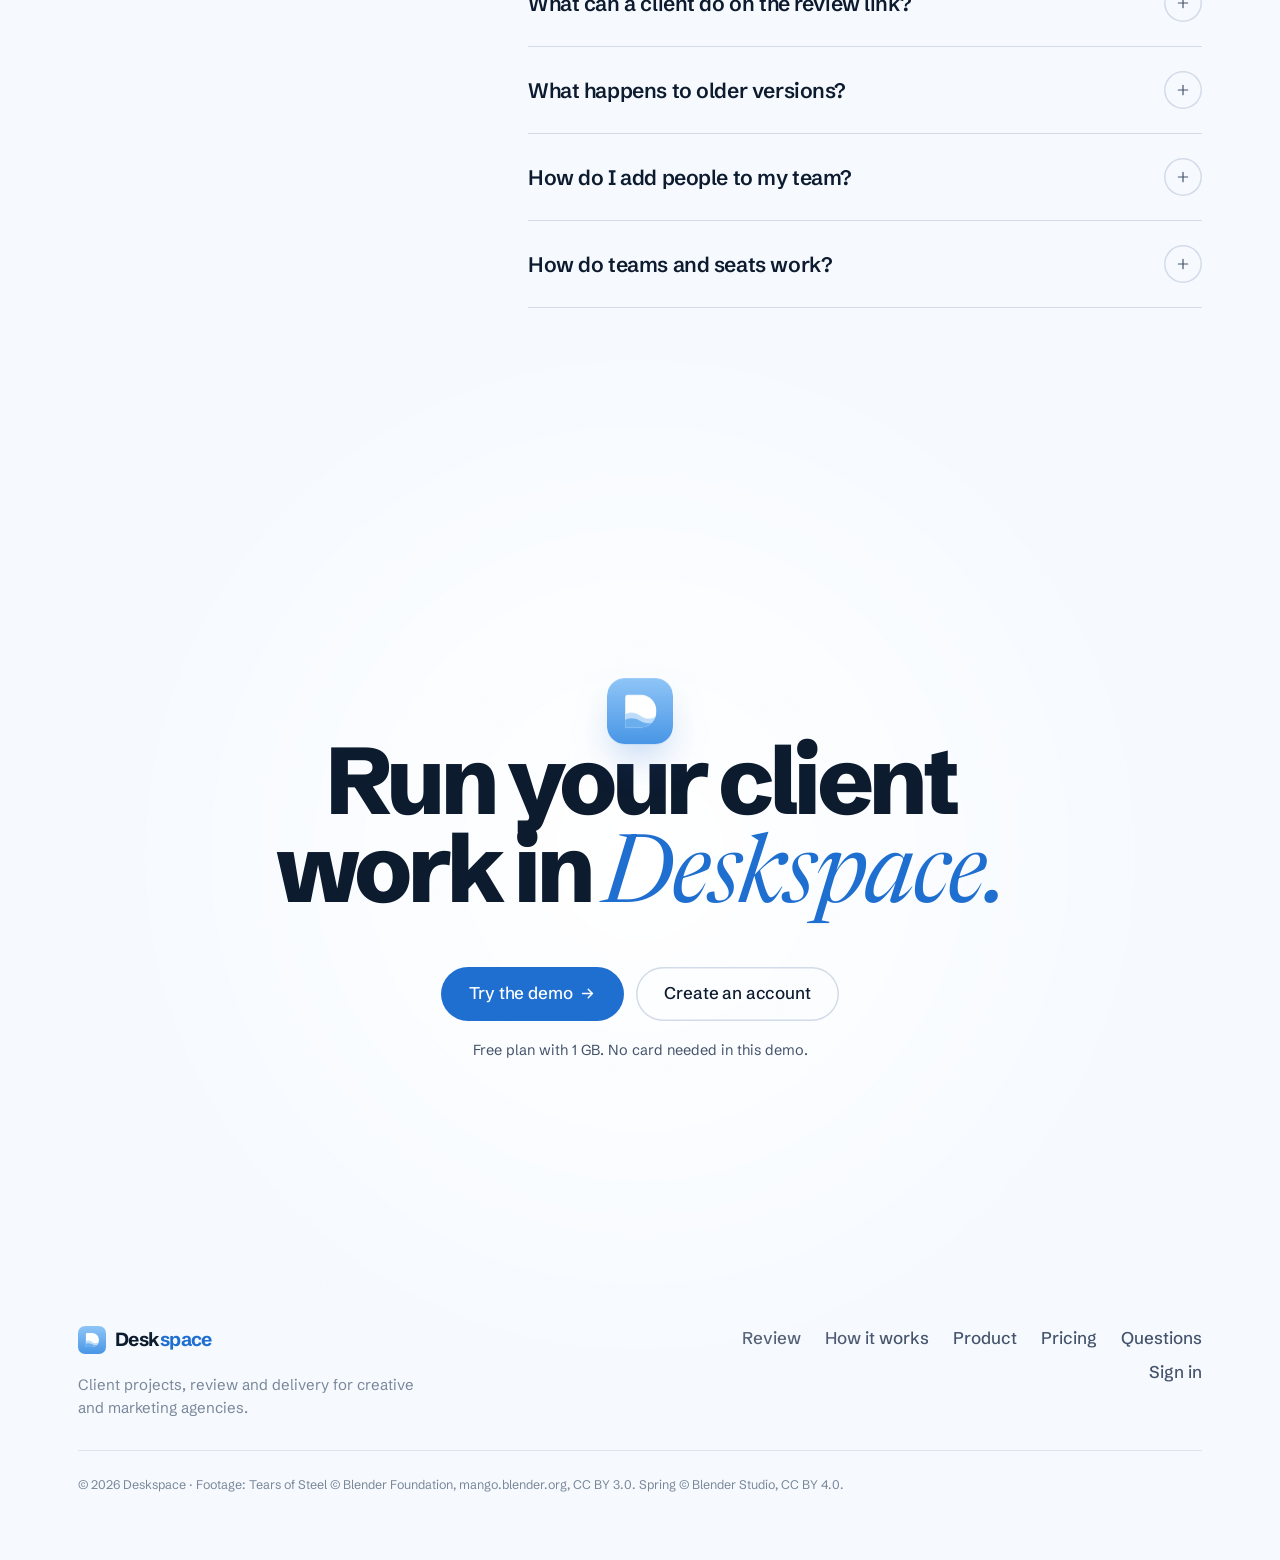
==== commit 2e777b41: "Hero: no overlapping letters, centered light, soft halo and a light sweep across the wordmark Co-Aut" ====
--- a/index.html
+++ b/index.html
@@ -9,9 +9,9 @@
 <link rel="preconnect" href="https://fonts.googleapis.com">
 <link rel="preconnect" href="https://fonts.gstatic.com" crossorigin>
 <link href="https://fonts.googleapis.com/css2?family=JetBrains+Mono:wght@400;500&family=Newsreader:ital,opsz,wght@1,6..72,400;1,6..72,500&family=Schibsted+Grotesk:wght@400;500;600;700;800&display=swap" rel="stylesheet">
-<script src="js/theme.js?v=v16-11151936"></script>
-<link rel="stylesheet" href="css/base.css?v=v16-11151936">
-<link rel="stylesheet" href="css/site.css?v=v16-11151936">
+<script src="js/theme.js?v=v17-11151942"></script>
+<link rel="stylesheet" href="css/base.css?v=v17-11151942">
+<link rel="stylesheet" href="css/site.css?v=v17-11151942">
 </head>
 <body class="lock">
 <div class="page-bg" aria-hidden="true"><i></i><i></i></div>
@@ -90,7 +90,7 @@
 
 <!-- 1. HERO -->
 <section class="hero" id="hero">
-  <div class="sky" aria-hidden="true"><i></i><i></i><i></i></div>
+  <div class="hero-halo" aria-hidden="true"></div>
   <div class="wrap hero-in">
     <h1 class="hero-h" aria-label="Deskspace"><span class="hl" aria-hidden="true"><span style="--i:0">D</span><span style="--i:1">e</span><span style="--i:2">s</span><span style="--i:3">k</span><span class="sp" style="--i:4">s</span><span class="sp" style="--i:5">p</span><span class="sp" style="--i:6">a</span><span class="sp" style="--i:7">c</span><span class="sp" style="--i:8">e</span></span></h1>
     <p class="hero-sl enter" style="--d:5">Client work, from first cut to <em>final</em> delivery.</p>
@@ -486,6 +486,6 @@
   </div>
 </footer>
 
-<script src="js/site.js?v=v16-11151936"></script>
+<script src="js/site.js?v=v17-11151942"></script>
 </body>
 </html>
--- a/css/site.css
+++ b/css/site.css
@@ -38,7 +38,7 @@
 :root[data-theme="dark"] body { background: #050b16; }
 .page-bg { position: fixed; inset: 0; z-index: -1; overflow: hidden; pointer-events: none; background: linear-gradient(180deg, var(--pg-a, #c8e2fb) 0%, var(--pg-b, #eff6ff) 100%); }
 .page-bg i { position: absolute; border-radius: 50%; filter: blur(90px); will-change: transform; }
-.page-bg i:nth-child(1) { width: 60vmax; height: 60vmax; left: -18vmax; top: -30vmax; background: rgba(150, 205, 255, var(--pg-g, 0.5)); animation: drift-a 26s ease-in-out infinite alternate; }
+.page-bg i:nth-child(1) { width: 64vmax; height: 52vmax; left: calc(50% - 32vmax); top: -34vmax; background: rgba(150, 205, 255, var(--pg-g, 0.5)); animation: drift-a 26s ease-in-out infinite alternate; }
 .page-bg i:nth-child(2) { width: 46vmax; height: 46vmax; right: -16vmax; bottom: -20vmax; background: rgba(170, 210, 255, 0.35); animation: drift-b 32s ease-in-out infinite alternate; }
 :root[data-theme="dark"] .page-bg i:nth-child(1) { background: rgba(110, 180, 250, var(--pg-g, 0.32)); }
 :root[data-theme="dark"] .page-bg i:nth-child(2) { background: rgba(60, 120, 220, 0.16); }
@@ -110,21 +110,23 @@
 
 /* ---------- 1. hero ---------- */
 .hero { padding: 70px 0 110px; overflow-x: clip; }
-.sky { position: absolute; inset: 0 0 -20% 0; overflow: hidden; pointer-events: none; -webkit-mask: linear-gradient(180deg, #000 45%, transparent); mask: linear-gradient(180deg, #000 45%, transparent); }
-.sky i { position: absolute; border-radius: 50%; filter: blur(80px); opacity: 0.7; will-change: transform; }
-.sky i:nth-child(1) { width: 52vmax; height: 52vmax; left: -14vmax; top: -24vmax; background: #a9d2fa; animation: drift-a 22s ease-in-out infinite alternate; }
-.sky i:nth-child(2) { width: 44vmax; height: 44vmax; right: -16vmax; top: -10vmax; background: #c3dcfd; animation: drift-b 26s ease-in-out infinite alternate; }
-.sky i:nth-child(3) { width: 36vmax; height: 36vmax; left: 30%; top: 30%; background: #d6ebfd; animation: drift-c 30s ease-in-out infinite alternate; }
-:root[data-theme="dark"] .sky i { opacity: 0.32; }
-:root[data-theme="dark"] .sky i:nth-child(1) { background: #2d64a6; }
-:root[data-theme="dark"] .sky i:nth-child(2) { background: #244d86; }
-:root[data-theme="dark"] .sky i:nth-child(3) { background: #1d4170; }
+.hero-halo { position: absolute; left: 50%; top: min(42svh, 400px); width: min(1100px, 120vw); height: min(560px, 70vw); border-radius: 50%; pointer-events: none; transform: translate(-50%, -50%);
+  background: radial-gradient(closest-side, rgba(255, 255, 255, 0.55), rgba(255, 255, 255, 0.16) 55%, transparent); animation: halo 9s ease-in-out infinite; }
+:root[data-theme="dark"] .hero-halo { background: radial-gradient(closest-side, rgba(120, 185, 250, 0.2), rgba(100, 165, 240, 0.07) 55%, transparent); }
+@keyframes halo { 50% { transform: translate(-50%, -50%) scale(1.06); opacity: 0.75; } }
 .hero-in { position: relative; z-index: 2; min-height: min(calc(100svh - 70px), 860px); display: flex; flex-direction: column; align-items: center; justify-content: center; padding: 30px 28px 70px; text-align: center; }
-.hero-h { font-size: clamp(76px, 14.5vw, 220px); line-height: 0.86; font-weight: 800; letter-spacing: -0.068em; }
+.hero-h { font-size: clamp(72px, 12.6vw, 196px); line-height: 0.9; font-weight: 800; letter-spacing: -0.038em; }
 .hl { display: inline-flex; overflow: hidden; padding: 0.05em 0.07em 0.15em 0.02em; }
 .hl > span { display: inline-block; transform: translateY(108%); transition: transform 1.15s var(--out); transition-delay: calc(0.05s + var(--i) * 45ms); }
-.hl .sp { background: linear-gradient(180deg, #6ab4f5 10%, #1f6fd0 95%); -webkit-background-clip: text; background-clip: text; color: transparent; }
-:root[data-theme="dark"] .hl .sp { background-image: linear-gradient(180deg, #e2f1fe 10%, #82c0f7 95%); }
+@property --sh { syntax: "<length>"; inherits: true; initial-value: -9999px; }
+.hl { --fill: linear-gradient(180deg, #102a4c 20%, #1d3f69 100%); --fill-sp: linear-gradient(180deg, #6ab4f5 10%, #1f6fd0 95%); --shine: rgba(150, 205, 255, 0.95); }
+:root[data-theme="dark"] .hl { --fill: linear-gradient(180deg, #ffffff 25%, #d3e3f6 100%); --fill-sp: linear-gradient(180deg, #e2f1fe 10%, #82c0f7 95%); --shine: rgba(255, 255, 255, 0.95); }
+.hl > span { color: transparent; -webkit-background-clip: text; background-clip: text;
+  background-image: linear-gradient(105deg, transparent 25%, var(--shine) 50%, transparent 75%), var(--fill);
+  background-size: 2.2em 100%, 100% 100%; background-repeat: repeat-y, repeat; background-position: calc(var(--sh) - var(--o, 0px)) 0, 0 0; }
+.hl > span.sp { background-image: linear-gradient(105deg, transparent 25%, var(--shine) 50%, transparent 75%), var(--fill-sp); }
+@keyframes sheen { 0% { --sh: -2.4em; } 30%, 100% { --sh: calc(var(--hw, 6em) + 0.4em); } }
+body.ready .hl { animation: sheen 7s cubic-bezier(0.45, 0, 0.2, 1) 1.5s infinite; }
 body.ready .hl > span { transform: none; }
 .hero-sl { margin-top: 30px; font-size: clamp(21px, 2.3vw, 31px); line-height: 1.3; font-weight: 500; letter-spacing: -0.025em; color: var(--ink-2); text-wrap: balance; }
 .hero-sl em { font-size: 1.1em; }
@@ -784,7 +786,7 @@
   .wrap, .nav-in { padding: 0 18px; }
   .hero { padding: 64px 0 80px; }
   .hero-in { min-height: min(calc(100svh - 64px), 620px); padding: 20px 18px 50px; }
-  .hero-h { font-size: clamp(58px, 19vw, 96px); }
+  .hero-h { font-size: clamp(50px, 16vw, 96px); }
   .hero-sl { margin-top: 22px; }
   .hero-cta .btn { flex: 1 1 auto; }
   .stage { margin-top: 50px; padding: 0 12px; }
@@ -834,7 +836,7 @@
   html { scroll-behavior: auto; }
   .intro { display: none; }
   .enter, .rv, .fs, .hl > span { opacity: 1 !important; transform: none !important; transition: none !important; }
-  .sky i, .chip, .cta-mark, .pd-hint, .film-snd, .pt-ty i, .cta-spot { animation: none !important; }
+  .hero-halo, .chip, .cta-mark, .pd-hint, .film-snd, .pt-ty i, .cta-spot { animation: none !important; }
   .cta-in { translate: none !important; }
   .win { transform: none !important; }
   .fx-it.on .fx-bar i { animation: none; width: 100%; }
@@ -860,14 +862,13 @@
 /* ---------- interactive touches ---------- */
 .nav-in { position: relative; }
 .nav-prog { position: absolute; left: 18px; right: 18px; bottom: 0; height: 2px; border-radius: 2px; background: linear-gradient(90deg, var(--sky-400), var(--blue)); transform: scaleX(var(--sp, 0)); transform-origin: left; opacity: 0.85; pointer-events: none; }
-.hl > span { translate: 0 var(--ly, 0px); transition: transform 1.15s var(--out), translate 0.5s var(--spring); }
 [data-glow] { position: relative; }
 [data-glow]::after { content: ""; position: absolute; inset: 0; z-index: 5; border-radius: inherit; pointer-events: none; opacity: 0; transition: opacity 0.35s;
   background: radial-gradient(420px circle at var(--mx, 50%) var(--my, 50%), rgba(120, 185, 255, 0.16), transparent 62%); }
 [data-glow]:hover::after { opacity: 1; }
 :root[data-theme="dark"] [data-glow]::after { background: radial-gradient(420px circle at var(--mx, 50%) var(--my, 50%), rgba(140, 200, 255, 0.13), transparent 62%); }
 .fx-stage { transform: perspective(1200px) rotateX(var(--rx, 0deg)) rotateY(var(--ry, 0deg)); transition: transform 0.6s var(--out); }
-@media (prefers-reduced-motion: reduce) { .plan, .fx-stage { transform: none !important; } .hl > span { translate: none !important; } }
+@media (prefers-reduced-motion: reduce) { .plan, .fx-stage { transform: none !important; } .hl { animation: none !important; } }
 
 /* ---------- your time: sliders and hours back ---------- */
 .calc { padding: 140px 0; }
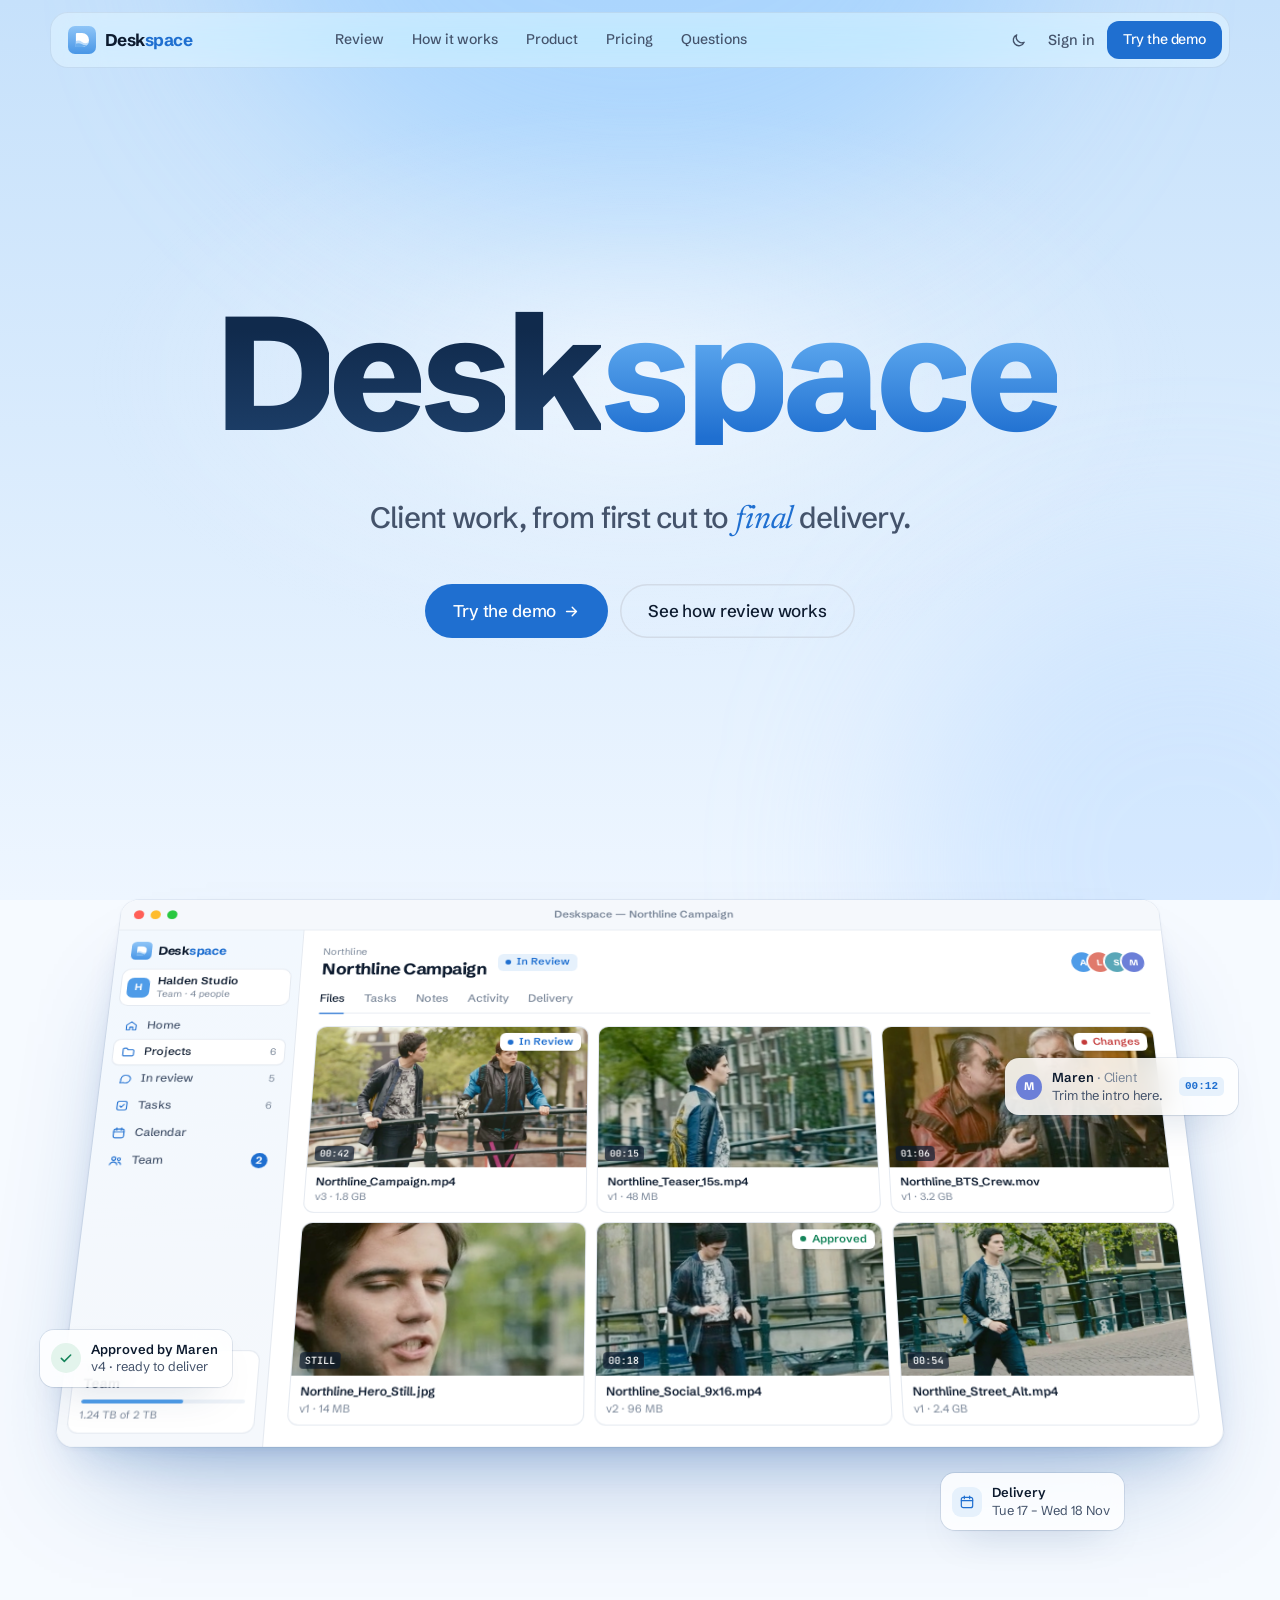
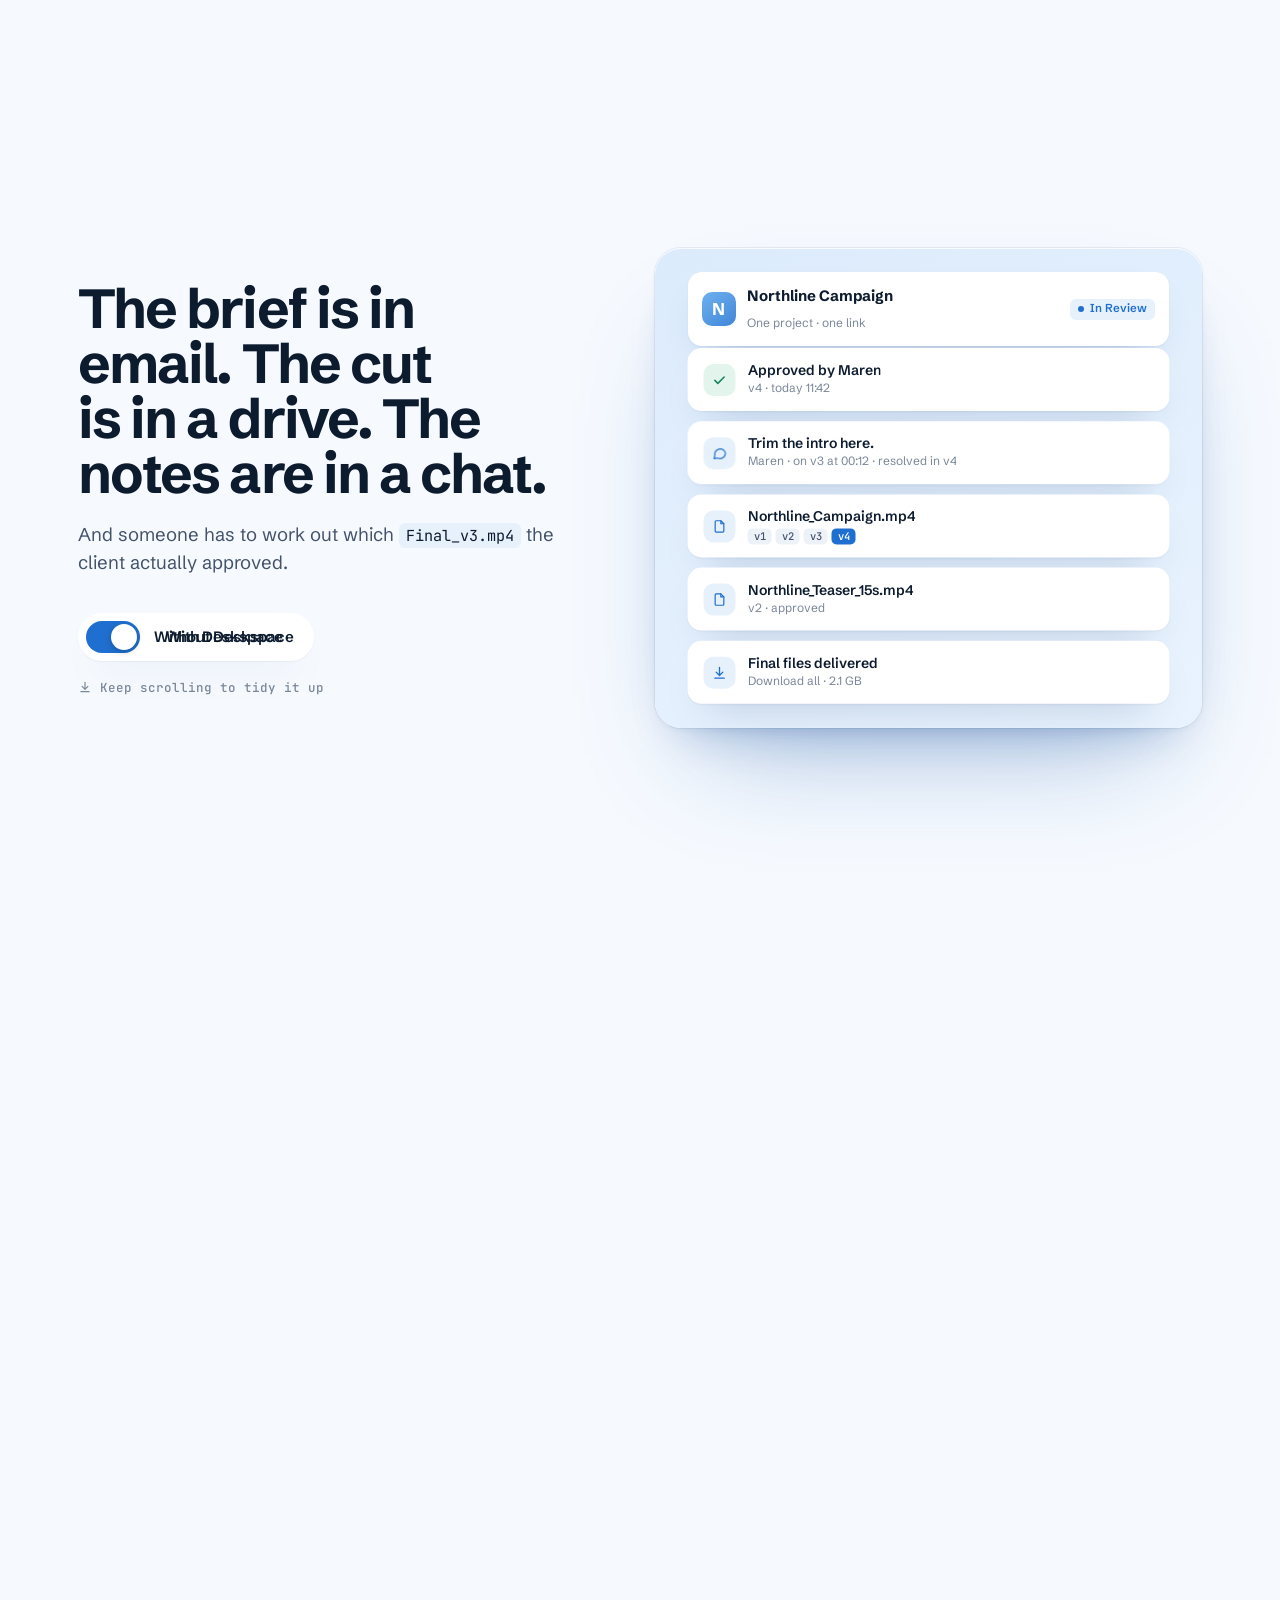
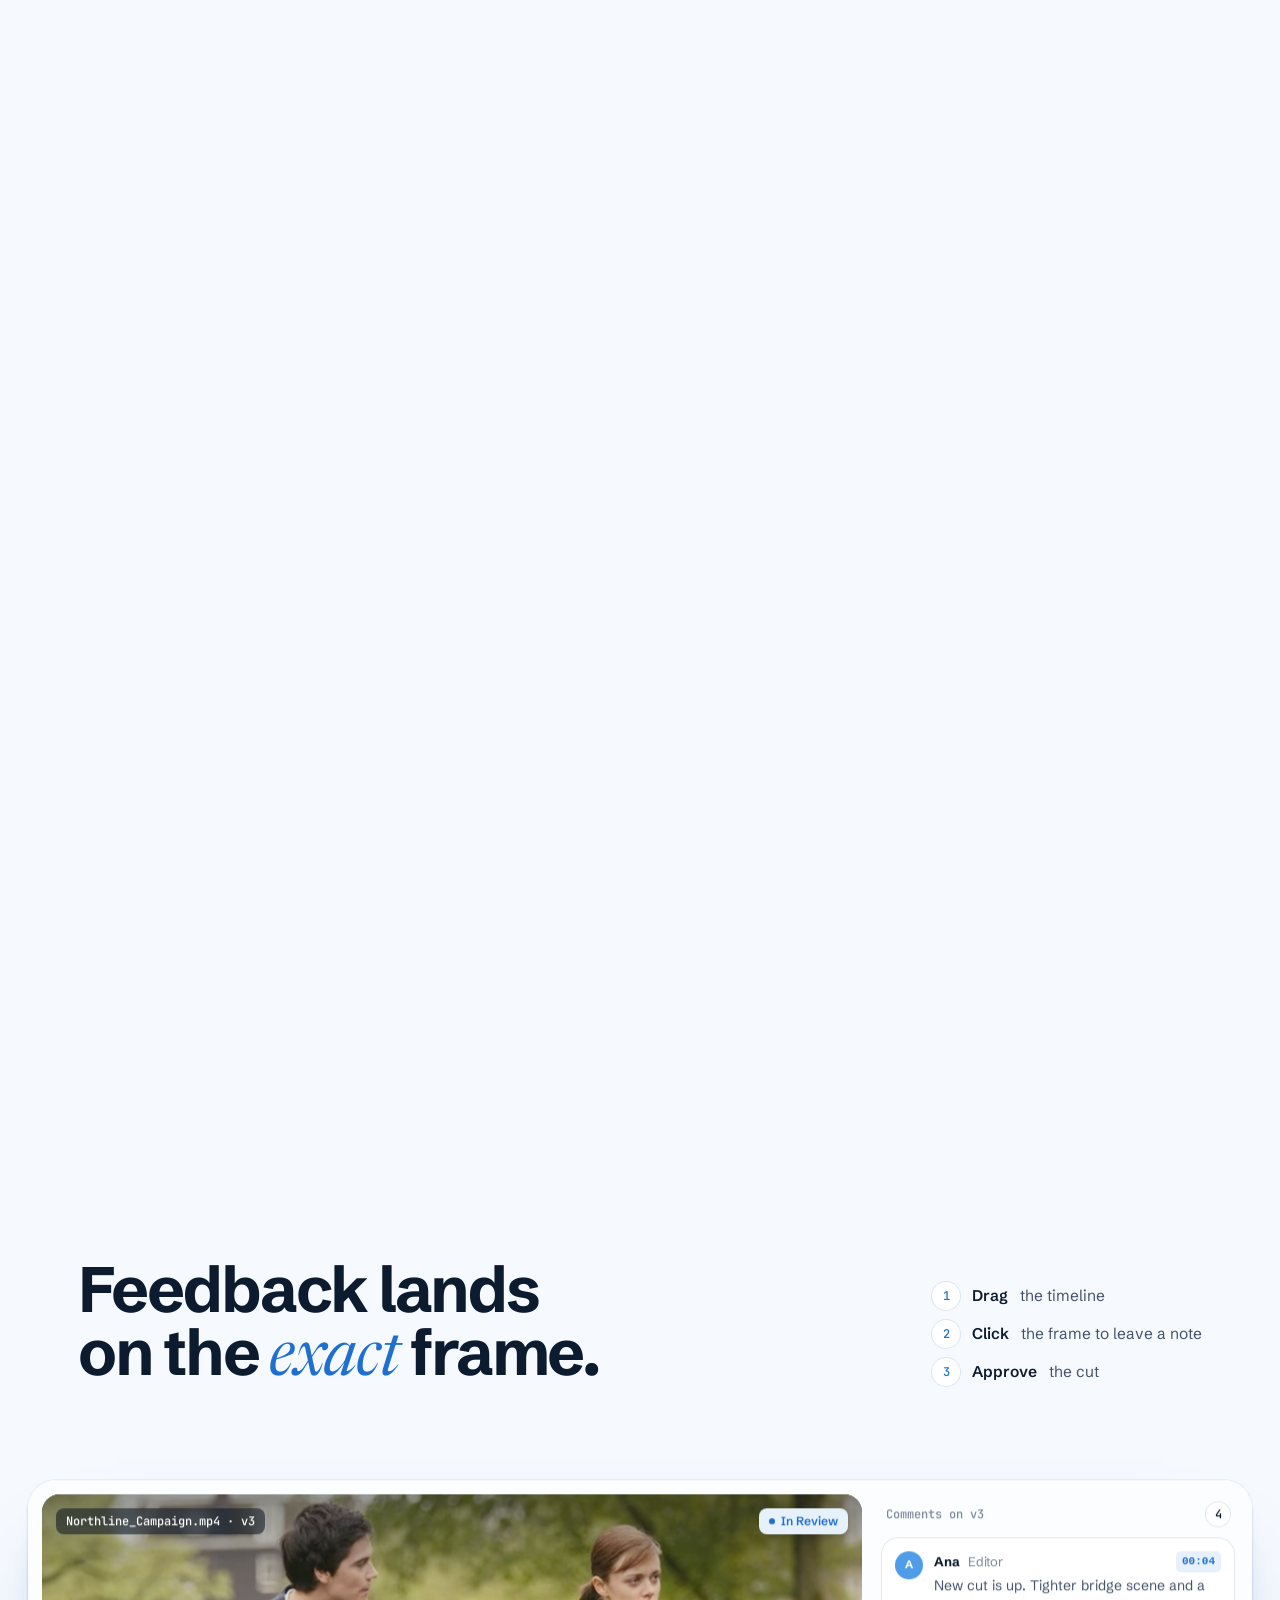
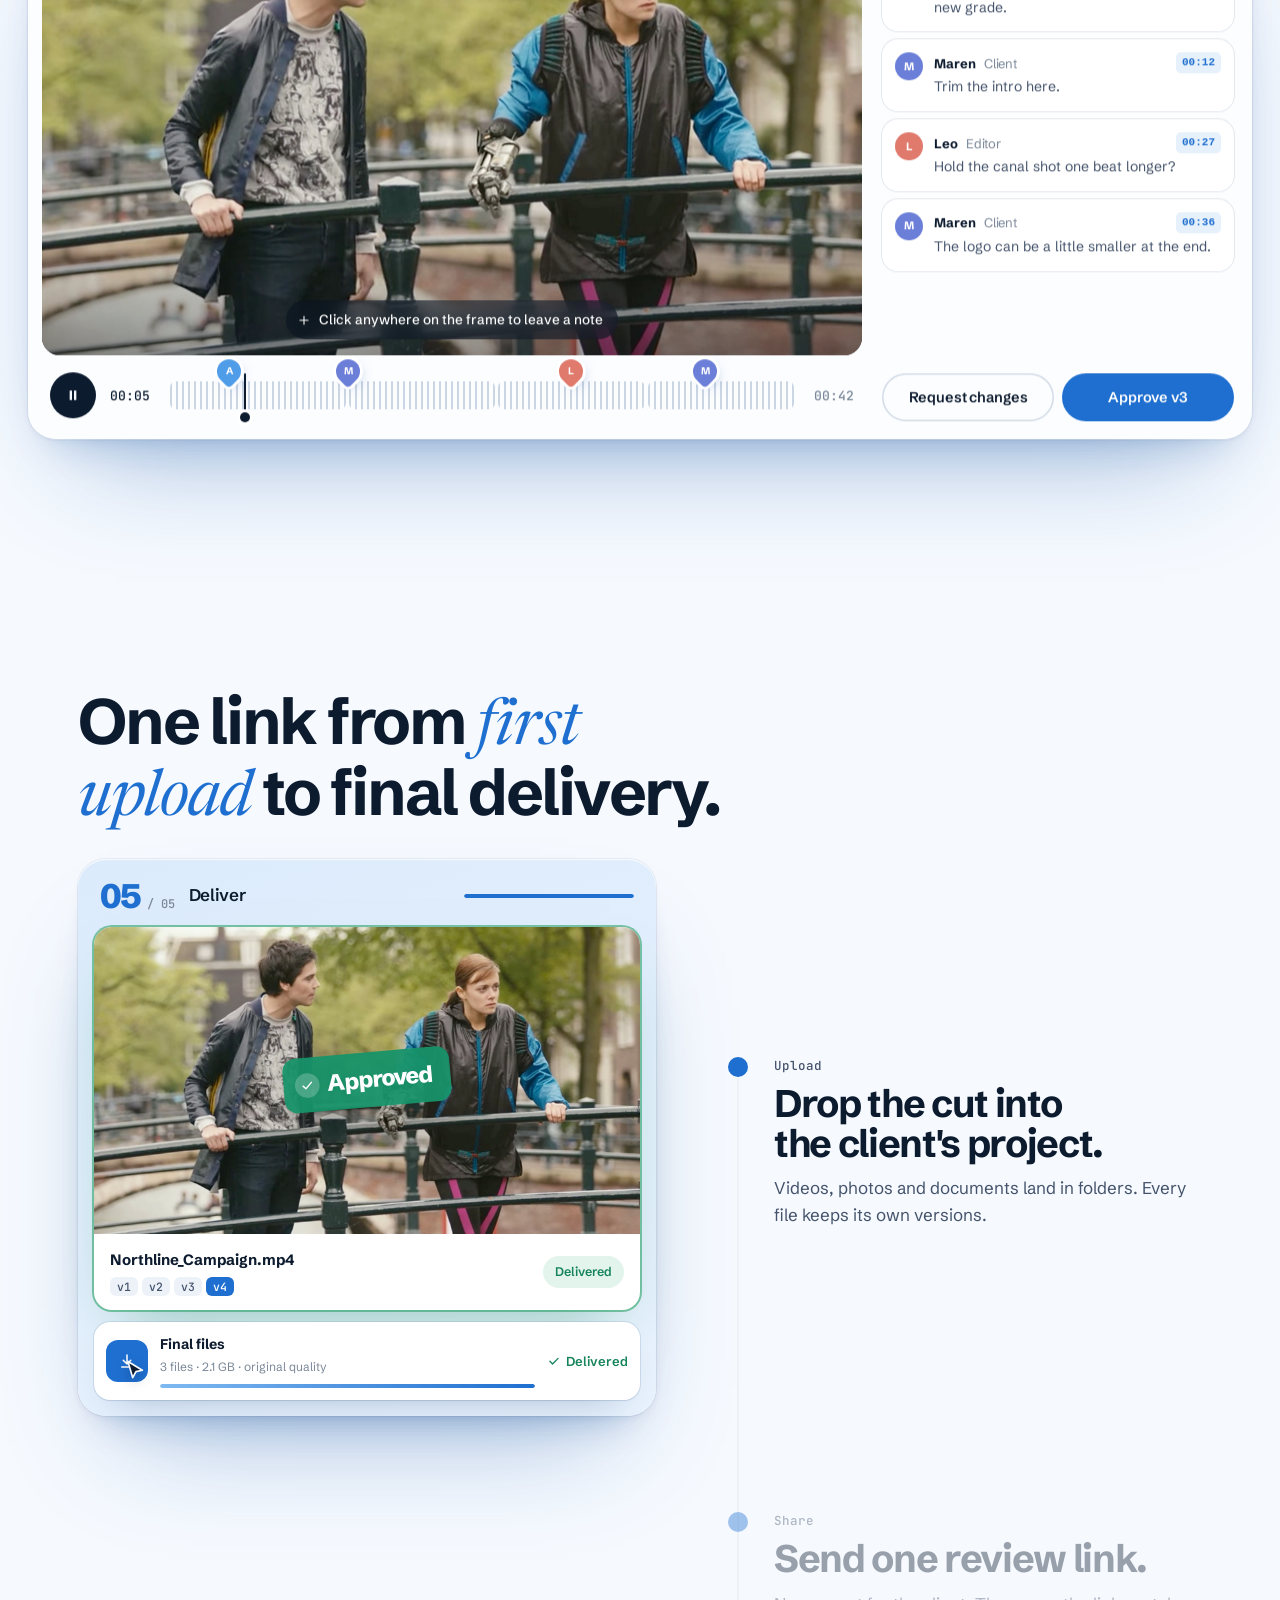
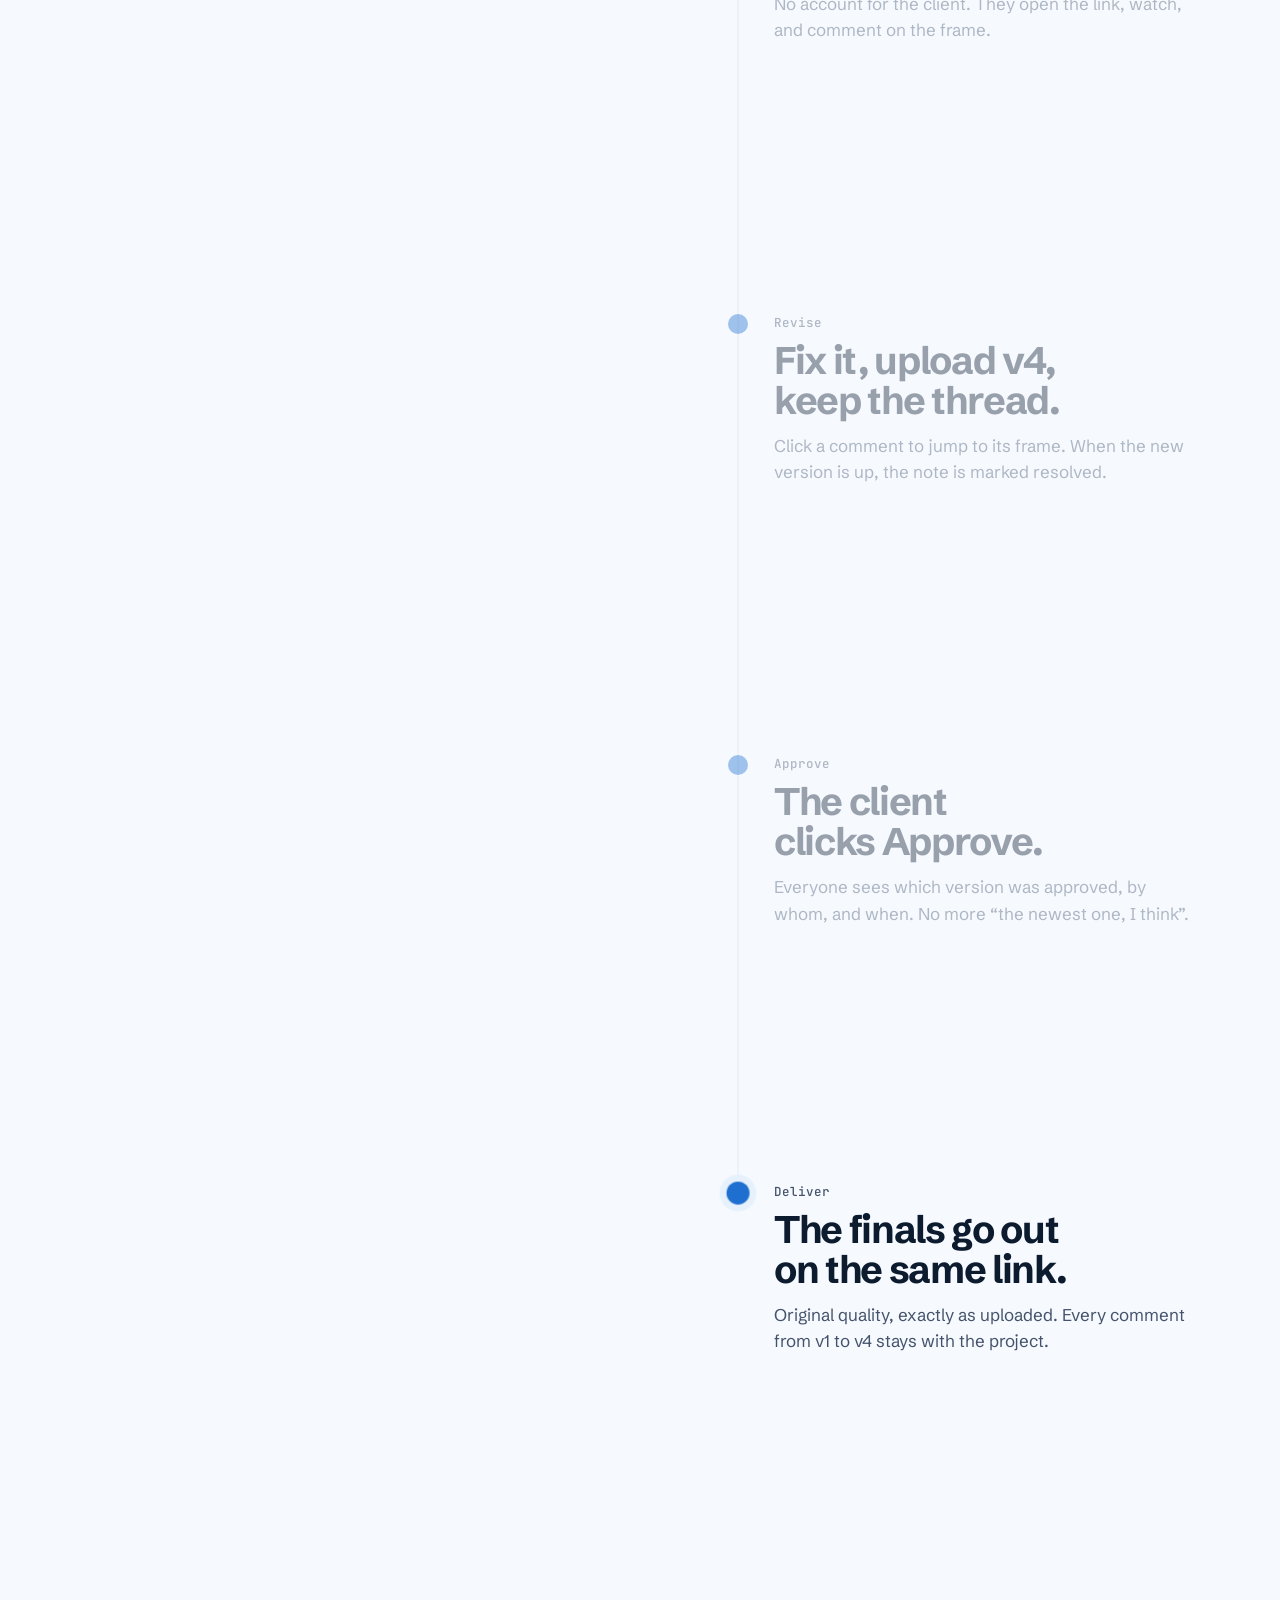
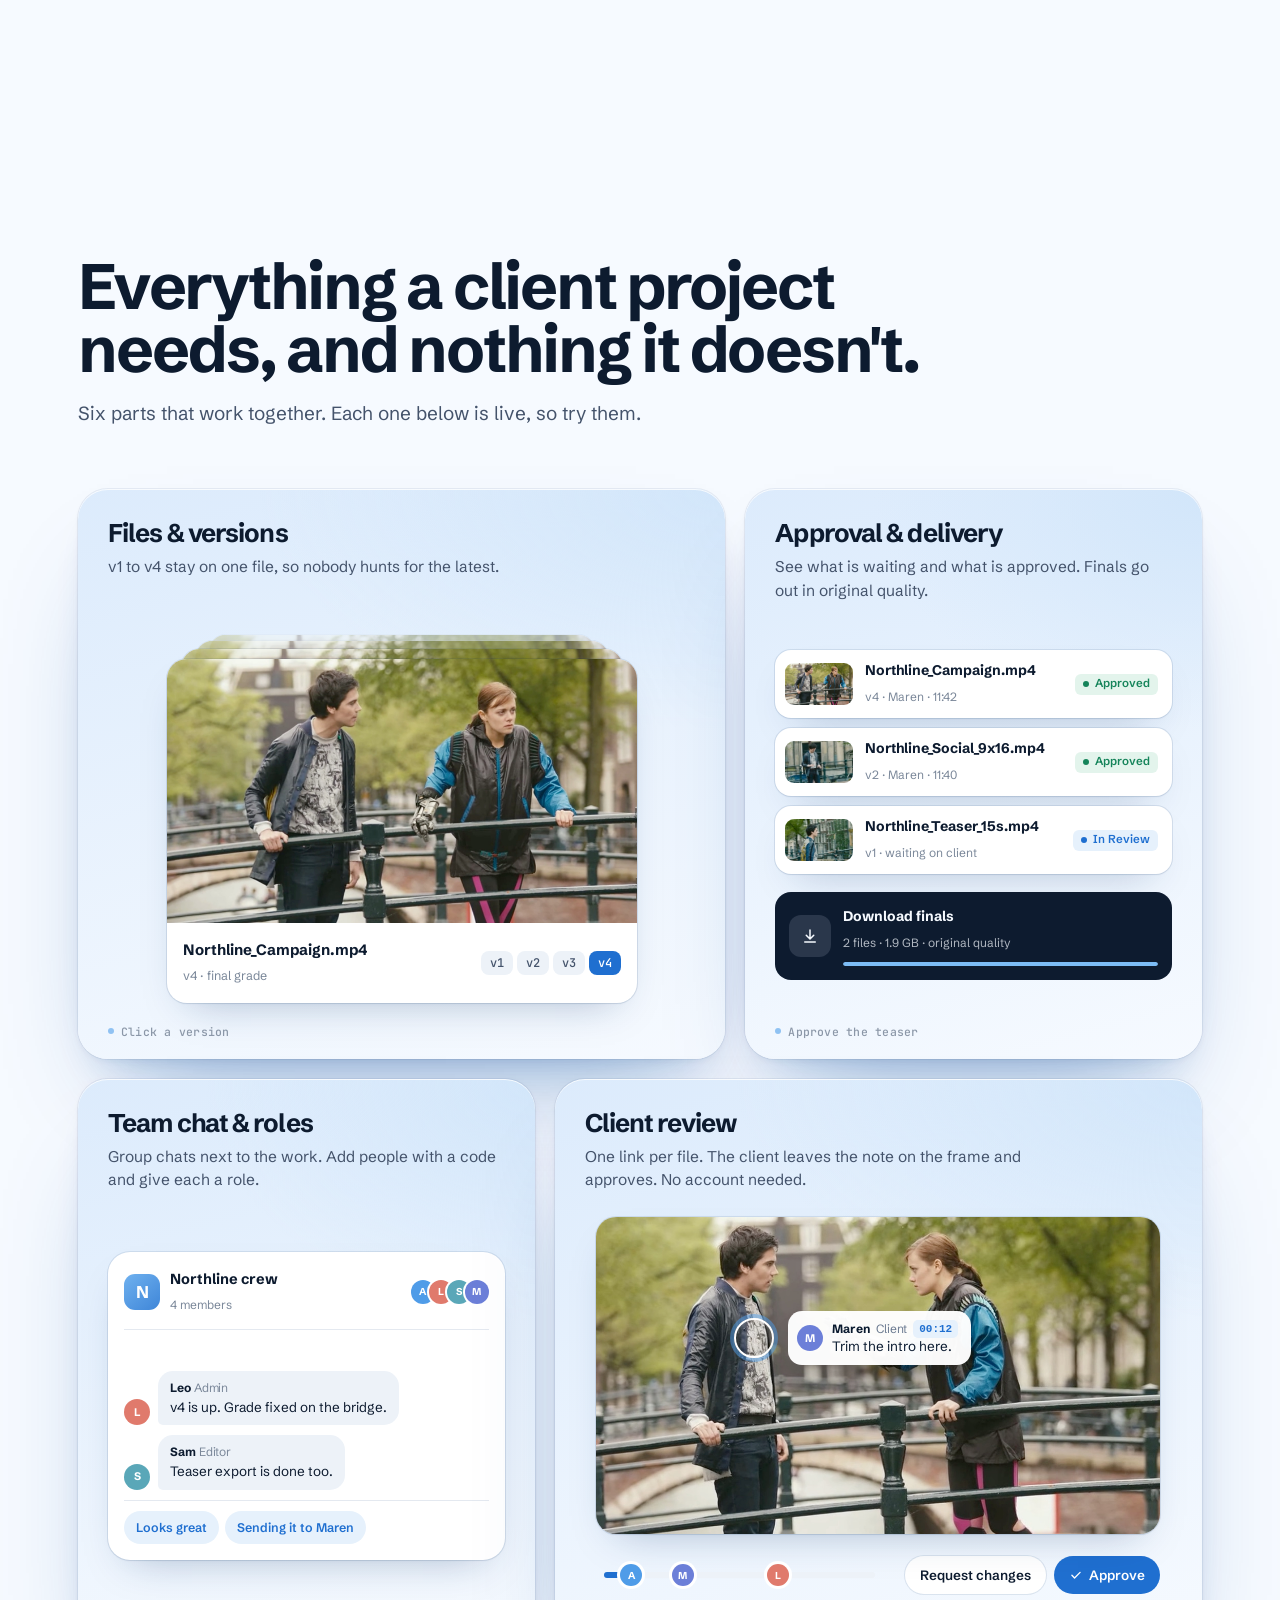
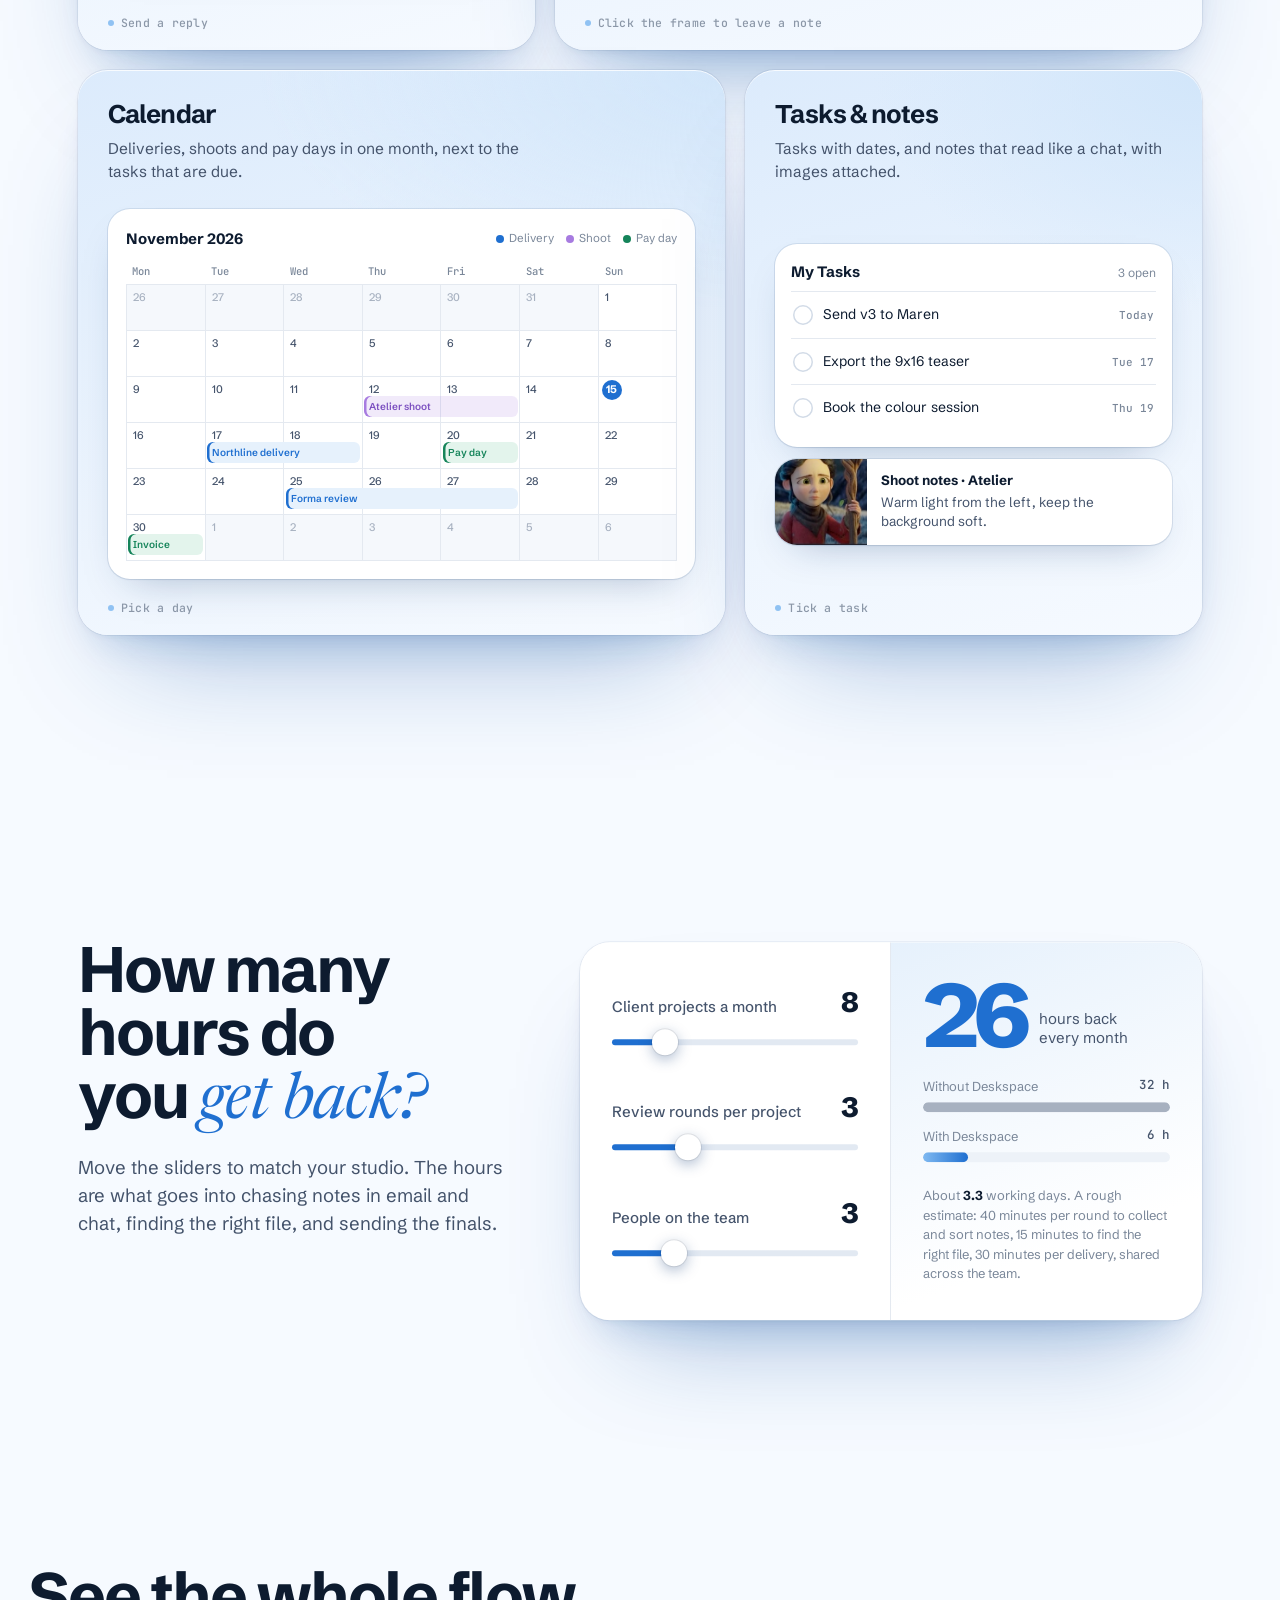
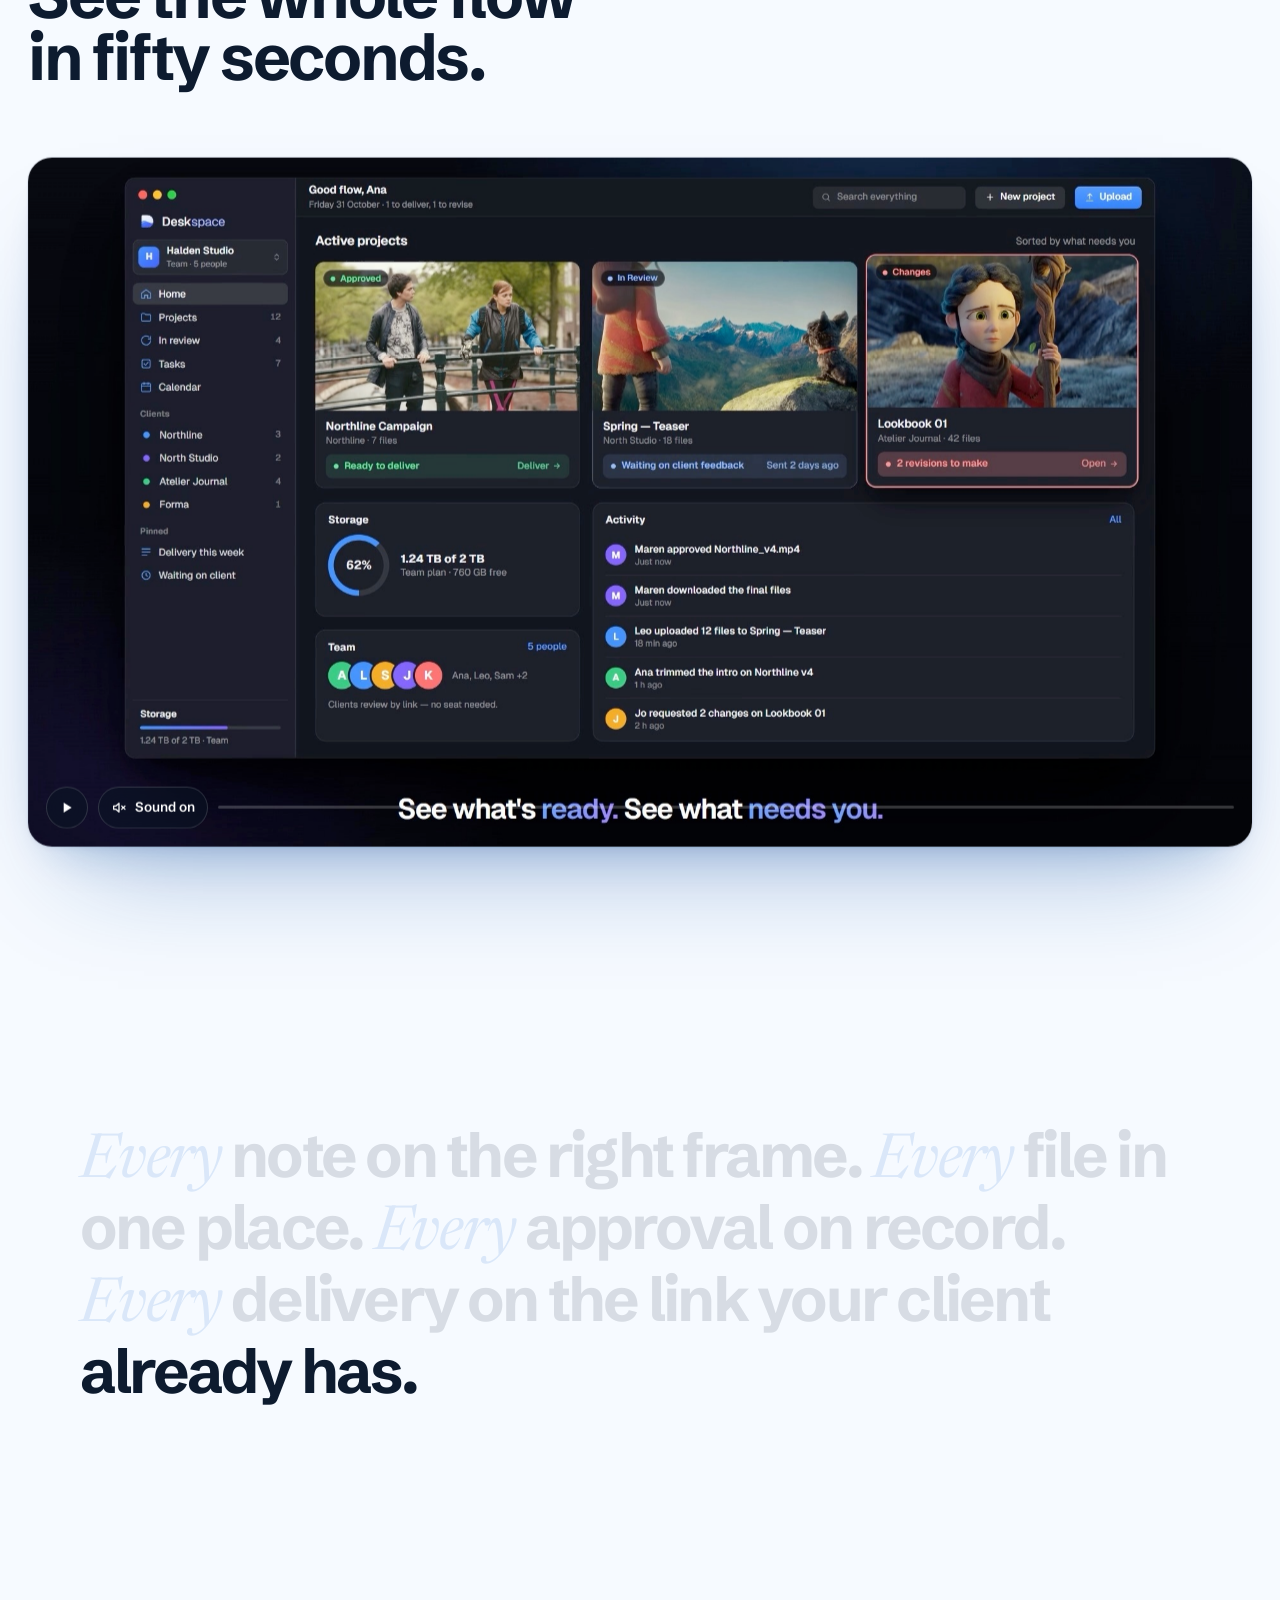
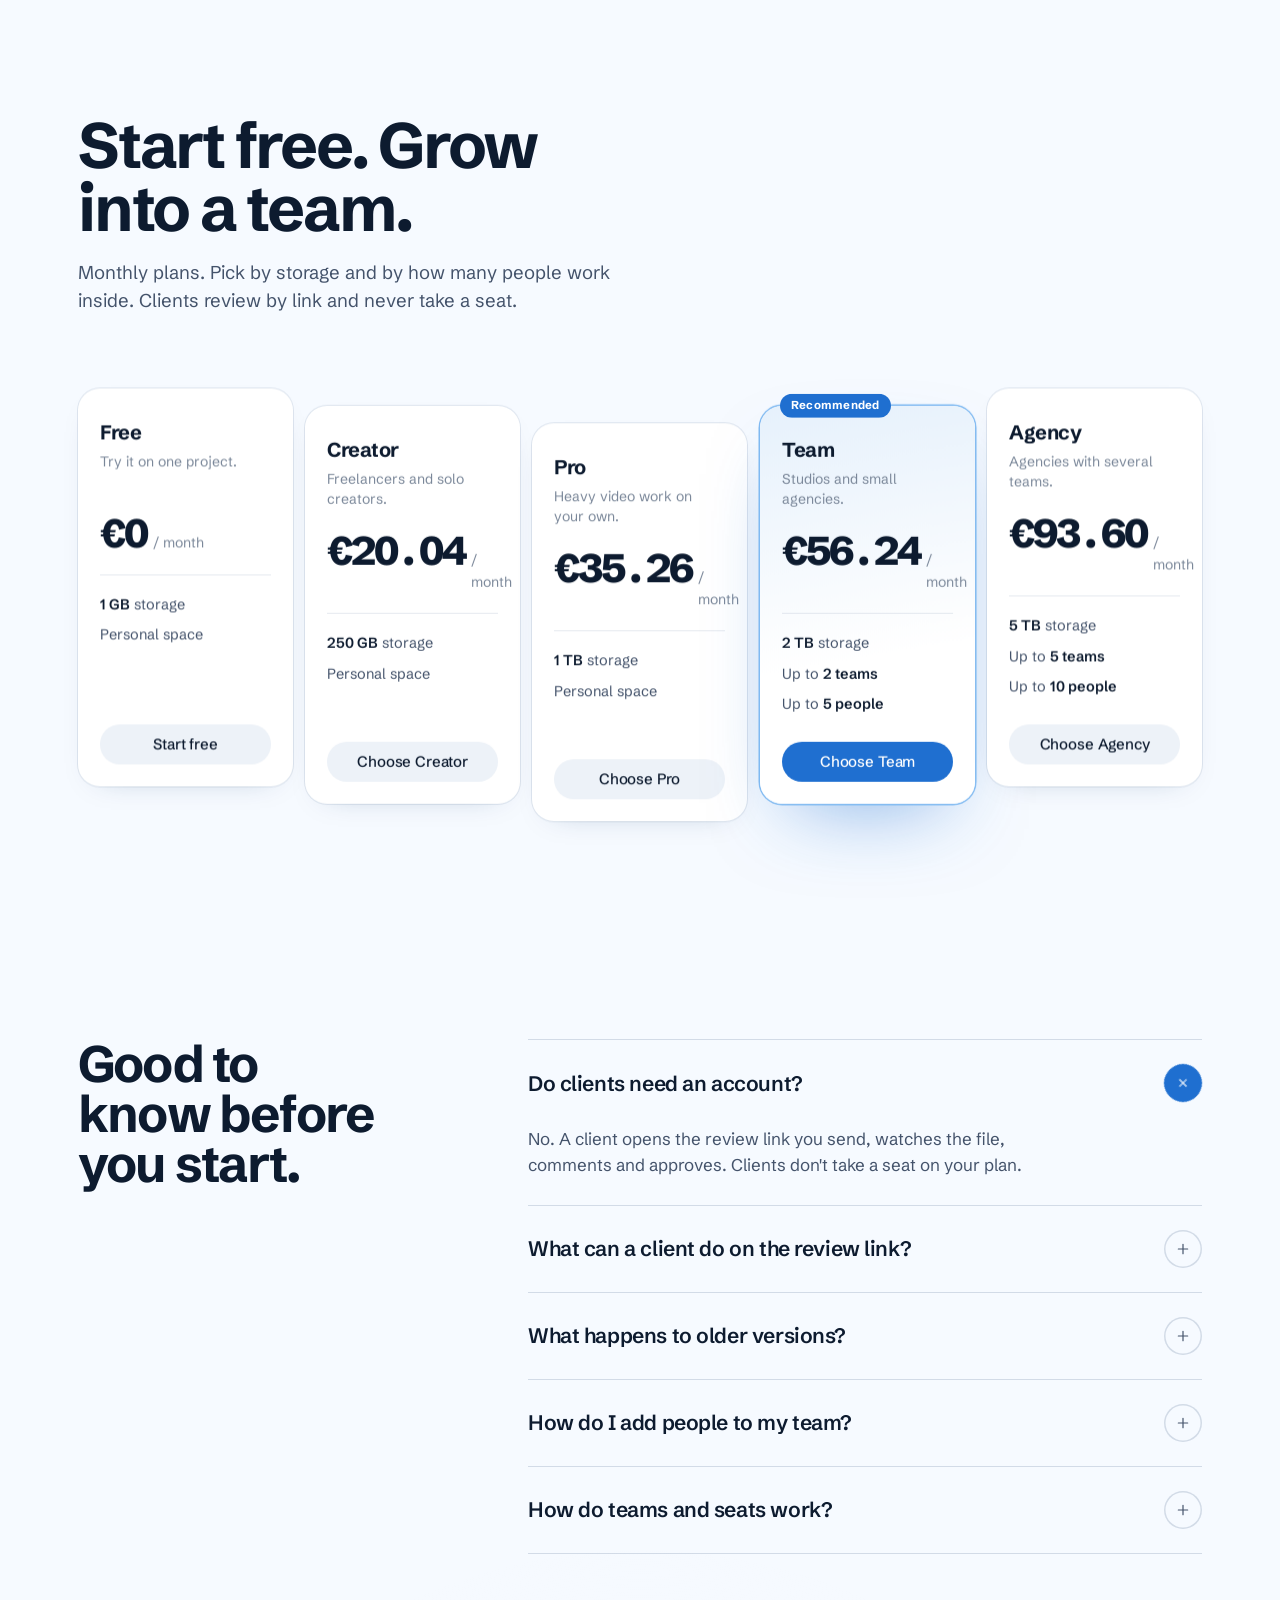
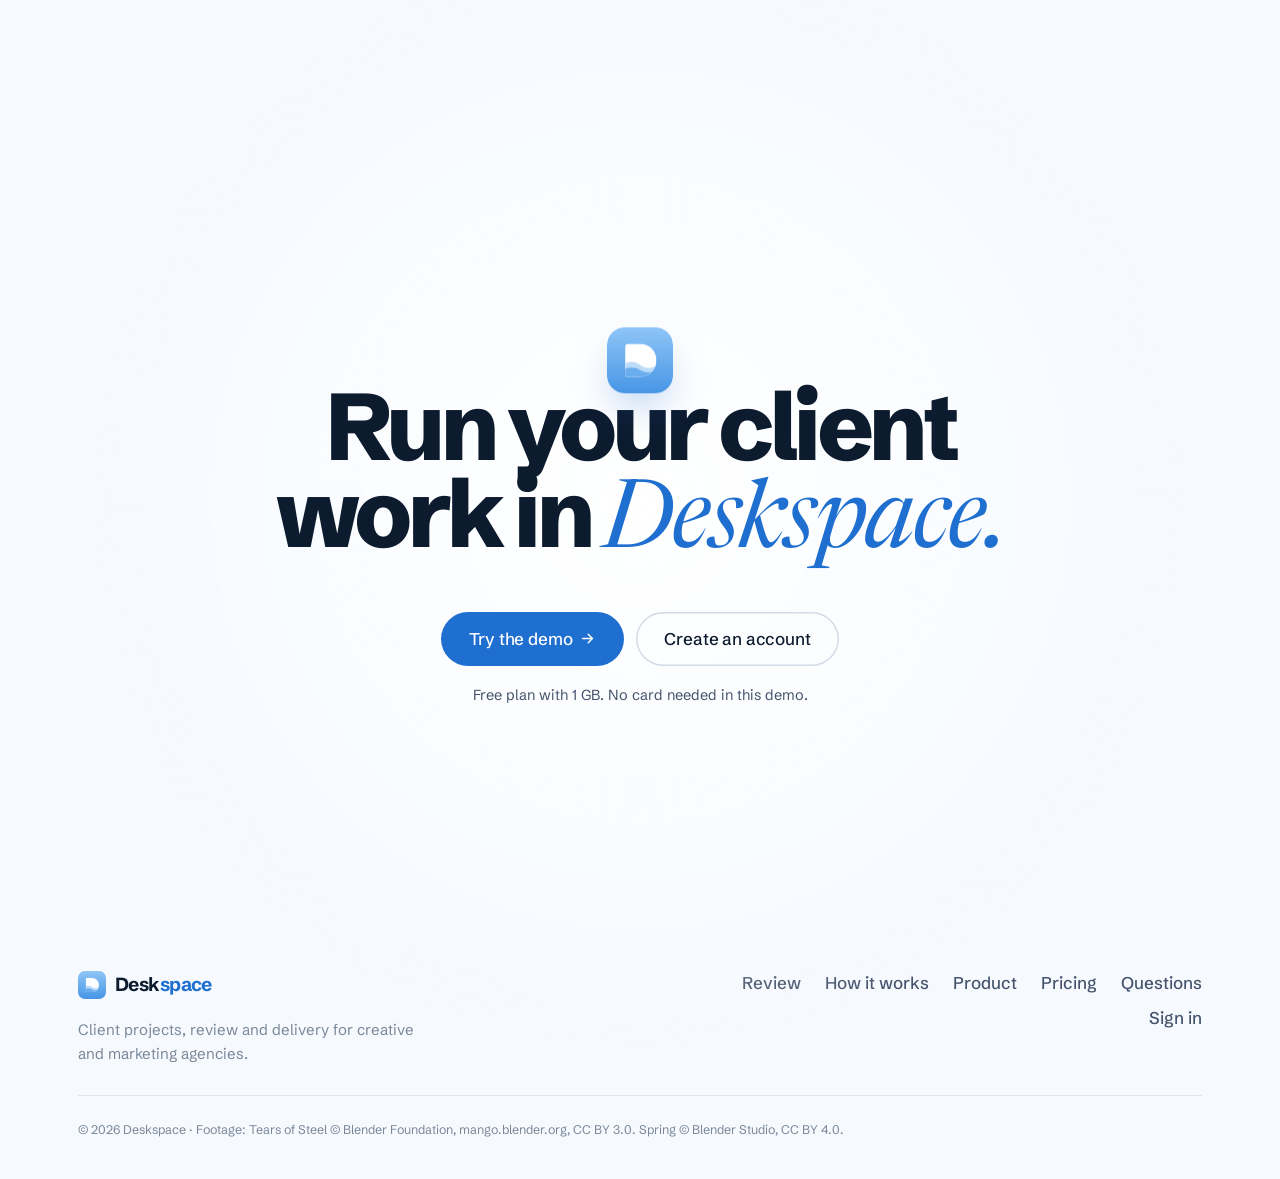
==== commit 25d95485: "Product: interactive bento of six live demos instead of the tab list Co-Authored-By: Claude Opus 5.5" ====
--- a/index.html
+++ b/index.html
@@ -9,9 +9,9 @@
 <link rel="preconnect" href="https://fonts.googleapis.com">
 <link rel="preconnect" href="https://fonts.gstatic.com" crossorigin>
 <link href="https://fonts.googleapis.com/css2?family=JetBrains+Mono:wght@400;500&family=Newsreader:ital,opsz,wght@1,6..72,400;1,6..72,500&family=Schibsted+Grotesk:wght@400;500;600;700;800&display=swap" rel="stylesheet">
-<script src="js/theme.js?v=v17-11151942"></script>
-<link rel="stylesheet" href="css/base.css?v=v17-11151942">
-<link rel="stylesheet" href="css/site.css?v=v17-11151942">
+<script src="js/theme.js?v=v18-11151951"></script>
+<link rel="stylesheet" href="css/base.css?v=v18-11151951">
+<link rel="stylesheet" href="css/site.css?v=v18-11151951">
 </head>
 <body class="lock">
 <div class="page-bg" aria-hidden="true"><i></i><i></i></div>
@@ -302,59 +302,75 @@
   <div class="wrap">
     <div class="feats-head rv" data-float="-0.03">
       <h2>Everything a client project needs, and nothing it doesn't.</h2>
-    </div>
-    <div class="fx rv" id="fx" style="--d:1">
-      <div class="fx-list" role="tablist" aria-label="Features">
-        <button class="fx-it on" type="button" role="tab" id="fxt-0" aria-controls="fxp-0" aria-selected="true"><span class="fx-t">Files &amp; versions</span><span class="fx-d"><span>Upload videos, photos and documents into the client's project. v1 to v4 stay on one file, so nobody hunts for the latest.</span></span><span class="fx-bar"><i></i></span></button>
-        <button class="fx-it" type="button" role="tab" id="fxt-1" aria-controls="fxp-1" aria-selected="false" tabindex="-1"><span class="fx-t">Client review</span><span class="fx-d"><span>One link per file. The client pauses, writes the note on the frame, and asks for changes or approves. No account needed.</span></span><span class="fx-bar"><i></i></span></button>
-        <button class="fx-it" type="button" role="tab" id="fxt-2" aria-controls="fxp-2" aria-selected="false" tabindex="-1"><span class="fx-t">Approval &amp; delivery</span><span class="fx-d"><span>See what is waiting, what needs changes and what is approved. The finals go out in original quality on the same link.</span></span><span class="fx-bar"><i></i></span></button>
-        <button class="fx-it" type="button" role="tab" id="fxt-3" aria-controls="fxp-3" aria-selected="false" tabindex="-1"><span class="fx-t">Team chat &amp; roles</span><span class="fx-d"><span>Group chats next to the work. Add people with a QR code or a join code, and give each person a role.</span></span><span class="fx-bar"><i></i></span></button>
-        <button class="fx-it" type="button" role="tab" id="fxt-4" aria-controls="fxp-4" aria-selected="false" tabindex="-1"><span class="fx-t">Calendar</span><span class="fx-d"><span>Delivery windows, shoots and pay days in one month, next to the tasks that are due.</span></span><span class="fx-bar"><i></i></span></button>
-        <button class="fx-it" type="button" role="tab" id="fxt-5" aria-controls="fxp-5" aria-selected="false" tabindex="-1"><span class="fx-t">Tasks &amp; notes</span><span class="fx-d"><span>Tasks with dates, in a project or in My Tasks. Notes that read like a chat, with images and video attached.</span></span><span class="fx-bar"><i></i></span></button>
-      </div>
-
-      <div class="fx-stage" data-float="0.06" data-glow data-tilt>
-        <!-- 0 files & versions -->
-        <div class="fx-pane on" id="fxp-0" role="tabpanel" aria-labelledby="fxt-0">
-          <div class="pv">
+      <p>Six parts that work together. Each one below is live, so try them.</p>
+    </div>
+    <div class="bento" id="bento">
+
+      <!-- files & versions -->
+      <article class="bt bt-files rv" data-glow>
+        <div class="bt-tx"><h3>Files &amp; versions</h3><p>v1 to v4 stay on one file, so nobody hunts for the latest.</p></div>
+        <div class="bt-v fx-pane">
+          <div class="pv" id="pv">
             <div class="pv-c k3"><img src="img/bridge-wide.jpg" alt=""></div>
             <div class="pv-c k2"><img src="img/bridge-wide.jpg" alt=""></div>
             <div class="pv-c k1"><img src="img/bridge-wide.jpg" alt=""></div>
-            <div class="pv-c k0"><img src="img/bridge-wide.jpg" alt="Northline campaign frame"><div class="pv-cap"><span><b>Northline_Campaign.mp4</b><small>4 versions · 1.8 GB</small></span><span class="pv-vs"><i>v1</i><i>v2</i><i>v3</i><i class="on">v4</i></span></div></div>
-          </div>
-        </div>
-        <!-- 1 client review -->
-        <div class="fx-pane" id="fxp-1" role="tabpanel" aria-labelledby="fxt-1">
-          <div class="pr">
-            <div class="pr-f"><img src="img/bridge-arm.jpg" alt="Frame with a client note"><span class="pr-ring"></span>
-              <div class="pr-bub"><span class="av">M</span><span><b>Maren <em>Client</em><span class="tc">00:12</span></b>Trim the intro here.</span></div>
-            </div>
-            <div class="pr-tl"><i class="pr-fill"></i><span class="pin" style="left:10%">A</span><span class="pin m" style="left:29%">M</span><span class="pin l" style="left:64%">L</span><span class="pin m" style="left:86%">M</span></div>
-            <div class="pr-btns"><span class="pr-b">Request changes</span><span class="pr-b ok"><svg><use href="#i-check"/></svg>Approve</span></div>
-          </div>
-        </div>
-        <!-- 2 approval & delivery -->
-        <div class="fx-pane" id="fxp-2" role="tabpanel" aria-labelledby="fxt-2">
-          <div class="pa">
+            <div class="pv-c k0" data-v="4"><img src="img/bridge-wide.jpg" alt="Northline campaign frame"><div class="pv-cap"><span><b>Northline_Campaign.mp4</b><small id="pv-note">v4 · final grade</small></span><span class="pv-vs" role="group" aria-label="Versions"><button type="button" data-v="1">v1</button><button type="button" data-v="2">v2</button><button type="button" data-v="3">v3</button><button type="button" data-v="4" class="on">v4</button></span></div></div>
+          </div>
+        </div>
+        <span class="bt-try">Click a version</span>
+      </article>
+
+      <!-- approval & delivery -->
+      <article class="bt bt-appr rv" style="--d:1" data-glow>
+        <div class="bt-tx"><h3>Approval &amp; delivery</h3><p>See what is waiting and what is approved. Finals go out in original quality.</p></div>
+        <div class="bt-v fx-pane">
+          <div class="pa" id="pa">
             <div class="pa-r"><img src="img/bridge-wide.jpg" alt=""><span><b>Northline_Campaign.mp4</b><small>v4 · Maren · 11:42</small></span><span class="pill approved">Approved</span></div>
             <div class="pa-r"><img src="img/social.jpg" alt=""><span><b>Northline_Social_9x16.mp4</b><small>v2 · Maren · 11:40</small></span><span class="pill approved">Approved</span></div>
-            <div class="pa-r"><img src="img/teaser.jpg" alt=""><span><b>Northline_Teaser_15s.mp4</b><small>v1 · waiting on client</small></span><span class="pill review">In Review</span></div>
-            <div class="pa-dl"><span class="ic"><svg><use href="#i-down"/></svg></span><span><b>Download finals</b><small>2 files · 1.9 GB · original quality</small><i class="bar"><i></i></i></span></div>
-          </div>
-        </div>
-        <!-- 3 team chat -->
-        <div class="fx-pane" id="fxp-3" role="tabpanel" aria-labelledby="fxt-3">
-          <div class="pt">
+            <button type="button" class="pa-r pa-go" aria-pressed="false"><img src="img/teaser.jpg" alt=""><span><b>Northline_Teaser_15s.mp4</b><small>v1 · waiting on client</small></span><span class="pill review">In Review</span></button>
+            <div class="pa-dl"><span class="ic"><svg><use href="#i-down"/></svg></span><span><b>Download finals</b><small id="pa-sum">2 files · 1.9 GB · original quality</small><i class="bar"><i></i></i></span></div>
+          </div>
+        </div>
+        <span class="bt-try">Approve the teaser</span>
+      </article>
+
+      <!-- team chat & roles -->
+      <article class="bt bt-team rv" data-glow>
+        <div class="bt-tx"><h3>Team chat &amp; roles</h3><p>Group chats next to the work. Add people with a code and give each a role.</p></div>
+        <div class="bt-v fx-pane">
+          <div class="pt" id="pt">
             <div class="pt-h"><span class="pt-g">N</span><span><b>Northline crew</b><small>4 members</small></span><span class="pt-avs"><i>A</i><i>L</i><i>S</i><i>M</i></span></div>
-            <div class="pt-m"><span class="av l">L</span><span class="bb"><b>Leo <em>Admin</em></b>v4 is up. Grade fixed on the bridge.</span></div>
-            <div class="pt-m me"><span class="bb">Sending it to Maren now.</span></div>
-            <div class="pt-m"><span class="av s">S</span><span class="bb"><b>Sam <em>Editor</em></b>Teaser export is done too.</span></div>
-            <div class="pt-ty"><i></i><i></i><i></i></div>
-            <div class="pt-join"><svg><use href="#i-qr"/></svg><span><small>Join code</small><code>HLD–7K2–Q9X</code></span></div>
-          </div>
-        </div>
-        <!-- 4 calendar -->
-        <div class="fx-pane" id="fxp-4" role="tabpanel" aria-labelledby="fxt-4">
+            <div class="pt-feed" id="pt-feed">
+              <div class="pt-m"><span class="av l">L</span><span class="bb"><b>Leo <em>Admin</em></b>v4 is up. Grade fixed on the bridge.</span></div>
+              <div class="pt-m"><span class="av s">S</span><span class="bb"><b>Sam <em>Editor</em></b>Teaser export is done too.</span></div>
+            </div>
+            <div class="pt-qr"><button type="button">Looks great</button><button type="button">Sending it to Maren</button></div>
+          </div>
+        </div>
+        <span class="bt-try">Send a reply</span>
+      </article>
+
+      <!-- client review -->
+      <article class="bt bt-rev rv" style="--d:1" data-glow>
+        <div class="bt-tx"><h3>Client review</h3><p>One link per file. The client leaves the note on the frame and approves. No account needed.</p></div>
+        <div class="bt-v fx-pane">
+          <div class="pr" id="pr">
+            <div class="pr-f" id="pr-f"><img src="img/bridge-arm.jpg" alt="Frame with a client note"><span class="pr-ring"></span>
+              <div class="pr-bub"><span class="av">M</span><span><b>Maren <em>Client</em><span class="tc">00:12</span></b><span class="pr-txt">Trim the intro here.</span></span></div>
+            </div>
+            <div class="pr-row">
+              <div class="pr-tl" id="pr-tl"><i class="pr-fill"></i><span class="pin" style="left:10%">A</span><span class="pin m" style="left:29%">M</span><span class="pin l" style="left:64%">L</span></div>
+              <div class="pr-btns"><button type="button" class="pr-b" id="pr-ch">Request changes</button><button type="button" class="pr-b ok" id="pr-ok"><svg><use href="#i-check"/></svg><span>Approve</span></button></div>
+            </div>
+          </div>
+        </div>
+        <span class="bt-try">Click the frame to leave a note</span>
+      </article>
+
+      <!-- calendar -->
+      <article class="bt bt-cal rv" data-glow>
+        <div class="bt-tx"><h3>Calendar</h3><p>Deliveries, shoots and pay days in one month, next to the tasks that are due.</p></div>
+        <div class="bt-v fx-pane">
           <div class="pc">
             <div class="pc-h"><b>November 2026</b><span class="pc-lg"><i class="a"></i>Delivery<i class="b"></i>Shoot<i class="c"></i>Pay day</span></div>
             <div class="pc-wd"><span>Mon</span><span>Tue</span><span>Wed</span><span>Thu</span><span>Fri</span><span>Sat</span><span>Sun</span></div>
@@ -370,19 +386,26 @@
             </div>
           </div>
         </div>
-        <!-- 5 tasks & notes -->
-        <div class="fx-pane" id="fxp-5" role="tabpanel" aria-labelledby="fxt-5">
-          <div class="pk">
+        <span class="bt-try">Pick a day</span>
+      </article>
+
+      <!-- tasks & notes -->
+      <article class="bt bt-tasks rv" style="--d:1" data-glow>
+        <div class="bt-tx"><h3>Tasks &amp; notes</h3><p>Tasks with dates, and notes that read like a chat, with images attached.</p></div>
+        <div class="bt-v fx-pane">
+          <div class="pk" id="pk">
             <div class="pk-l">
-              <div class="pk-h"><b>My Tasks</b><small>3 open</small></div>
-              <div class="pk-t t1"><i class="cb"><svg><use href="#i-check"/></svg></i><span>Send v3 to Maren</span><small>Today</small></div>
-              <div class="pk-t"><i class="cb"></i><span>Export the 9x16 teaser</span><small>Tue 17</small></div>
-              <div class="pk-t"><i class="cb"></i><span>Book the colour session</span><small>Thu 19</small></div>
+              <div class="pk-h"><b>My Tasks</b><small id="pk-n">3 open</small></div>
+              <button type="button" class="pk-t"><i class="cb"><svg><use href="#i-check"/></svg></i><span>Send v3 to Maren</span><small>Today</small></button>
+              <button type="button" class="pk-t"><i class="cb"><svg><use href="#i-check"/></svg></i><span>Export the 9x16 teaser</span><small>Tue 17</small></button>
+              <button type="button" class="pk-t"><i class="cb"><svg><use href="#i-check"/></svg></i><span>Book the colour session</span><small>Thu 19</small></button>
             </div>
             <div class="pk-n"><img src="img/lookbook.jpg" alt=""><span><b>Shoot notes · Atelier</b>Warm light from the left, keep the background soft.</span></div>
           </div>
         </div>
-      </div>
+        <span class="bt-try">Tick a task</span>
+      </article>
+
     </div>
   </div>
 </section>
@@ -486,6 +509,6 @@
   </div>
 </footer>
 
-<script src="js/site.js?v=v17-11151942"></script>
+<script src="js/site.js?v=v18-11151951"></script>
 </body>
 </html>
--- a/css/site.css
+++ b/css/site.css
@@ -477,39 +477,40 @@
 .v-dl .dl svg { width: 18px; height: 18px; }
 .fs.on .v-dl .dl svg { animation: drop 1.4s ease-in-out 0.4s 2; }
 
-/* ---------- 6. product: list + live preview ---------- */
+/* ---------- 6. product: an interactive bento ---------- */
 .feats { padding: 140px 0; background: var(--l-alt); }
-.feats-head { max-width: 900px; margin-bottom: 60px; }
-.fx { display: grid; grid-template-columns: minmax(0, 0.92fr) minmax(0, 1.08fr); gap: 72px; align-items: center; }
-.fx-list { display: flex; flex-direction: column; }
-.fx-it { position: relative; display: block; width: 100%; padding: 22px 0 24px; text-align: left; color: var(--ink); }
-.fx-t { display: block; font-size: clamp(24px, 2.5vw, 36px); font-weight: 700; line-height: 1.08; letter-spacing: -0.04em; color: var(--faint); transition: color 0.35s, transform 0.5s var(--out); }
-.fx-it:hover .fx-t { color: var(--ink-2); }
-.fx-it.on .fx-t { color: var(--ink); }
-.fx-it:focus-visible { outline: none; }
-.fx-it:focus-visible .fx-t { text-decoration: underline; text-decoration-color: var(--sky-400); text-underline-offset: 6px; }
-.fx-d { display: grid; grid-template-rows: 0fr; transition: grid-template-rows 0.55s var(--out); }
-.fx-d > span { max-width: 470px; overflow: hidden; font-size: 17px; line-height: 1.5; color: var(--ink-2); opacity: 0; transition: opacity 0.25s; }
-.fx-it.on .fx-d { grid-template-rows: 1fr; }
-.fx-it.on .fx-d > span { opacity: 1; transition: opacity 0.45s 0.15s; }
-.fx-d > span::before { content: ""; display: block; height: 10px; }
-.fx-bar { position: absolute; left: 0; right: 0; bottom: 0; height: 1px; background: var(--line-2); }
-.fx-bar i { display: block; width: 0; height: 2px; margin-top: -0.5px; border-radius: 2px; background: var(--blue); }
-.fx-it.on .fx-bar i { animation: fxbar 7s linear forwards; animation-play-state: paused; }
-.fx.live:not(.hold) .fx-it.on .fx-bar i { animation-play-state: running; }
-@keyframes fxbar { to { width: 100%; } }
-
-.fx-stage { position: relative; aspect-ratio: 1.12; overflow: hidden; border-radius: 32px; background: radial-gradient(110% 80% at 85% 0%, var(--sky-200), transparent 62%), linear-gradient(165deg, var(--l-band), var(--l-bg)); box-shadow: var(--l-lift); }
-.fx-pane { position: absolute; inset: 0; display: grid; place-items: center; padding: 7%; opacity: 0; visibility: hidden; transform: translateY(20px) scale(0.97); transition: opacity 0.4s, transform 0.7s var(--out), visibility 0s 0.4s; }
-.fx-pane.on { opacity: 1; visibility: visible; transform: none; transition: opacity 0.5s 0.08s, transform 0.8s var(--out) 0.08s, visibility 0s; }
-.fx-card { border-radius: 20px; background: var(--surface); box-shadow: 0 0 0 1px var(--l-line), var(--l-shadow); }
+.feats-head { max-width: 900px; margin-bottom: 56px; }
+.feats-head p { margin-top: 18px; font-size: 19px; color: var(--ink-2); }
+.bento { display: grid; grid-template-columns: repeat(12, minmax(0, 1fr)); grid-auto-rows: minmax(500px, auto); gap: 20px; }
+.bt-files, .bt-rev, .bt-cal { grid-column: span 7; }
+.bt-appr, .bt-team, .bt-tasks { grid-column: span 5; }
+.bt-team { order: 3; } .bt-rev { order: 4; } .bt-cal { order: 5; } .bt-tasks { order: 6; }
+.bt { position: relative; display: flex; flex-direction: column; overflow: hidden; padding: 30px 30px 26px; border-radius: 30px;
+  background: radial-gradient(120% 70% at 100% 0%, var(--sky-200), transparent 60%), linear-gradient(165deg, var(--l-band), var(--l-bg));
+  box-shadow: var(--l-lift); }
+.bt.rv { transition: opacity 1s ease, transform 1.3s var(--out), filter 1s ease, translate 0.6s var(--out); }
+.bt:hover { translate: 0 -4px; }
+.bt-tx h3 { font-size: clamp(22px, 2vw, 27px); font-weight: 700; line-height: 1.1; letter-spacing: -0.035em; color: var(--ink); }
+.bt-tx p { max-width: 440px; margin-top: 8px; font-size: 15.5px; line-height: 1.5; color: var(--ink-2); }
+.bt-v { flex: 1; display: grid; grid-template-columns: minmax(0, 1fr); place-items: center; padding: 26px 0 30px; }
+.bt-try { position: absolute; left: 30px; bottom: 20px; display: inline-flex; align-items: center; gap: 7px; font: 500 11.5px var(--mono2); letter-spacing: 0.02em; color: var(--muted); opacity: 0.85; transition: opacity 0.4s; }
+.bt-try::before { content: ""; width: 6px; height: 6px; border-radius: 50%; background: var(--sky-400); box-shadow: 0 0 0 0 rgba(79, 156, 232, 0.5); animation: try-dot 2.4s ease-out infinite; }
+.bt.used .bt-try { opacity: 0; }
+@keyframes try-dot { 0% { box-shadow: 0 0 0 0 rgba(79, 156, 232, 0.55); } 70%, 100% { box-shadow: 0 0 0 8px rgba(79, 156, 232, 0); } }
 @keyframes rise { from { opacity: 0; transform: translateY(16px); } }
 @keyframes grow { from { width: 0; } }
+@keyframes re-pop { 0% { transform: scale(0.96); } 60% { transform: scale(1.02); } 100% { transform: none; } }
+@keyframes grow2 { from { width: 0; } }
+@keyframes bub-pop { from { opacity: 0; scale: 0.9; } }
 
 /* files & versions */
-.pv { position: relative; width: 88%; padding-top: 54px; }
+.pv { position: relative; width: min(92%, 470px); padding-top: 54px; }
 .pv-c { overflow: hidden; border-radius: 20px; background: var(--surface); box-shadow: 0 0 0 1px var(--l-line), var(--l-shadow); }
-.pv-c img { display: block; width: 100%; aspect-ratio: 16 / 9; object-fit: cover; }
+.pv-c img { display: block; width: 100%; aspect-ratio: 16 / 9; object-fit: cover; transition: filter 0.6s ease; }
+.pv-c.k0[data-v="1"] img { filter: grayscale(1) contrast(0.92) brightness(0.92); }
+.pv-c.k0[data-v="2"] img { filter: grayscale(0.55) brightness(0.95); }
+.pv-c.k0[data-v="3"] img { filter: saturate(0.8) sepia(0.18); }
+.pv-c.k0.swap { animation: re-pop 0.5s var(--spring); }
 .pv-c.k0 { position: relative; }
 .pv-c.k1, .pv-c.k2, .pv-c.k3 { position: absolute; left: 0; right: 0; top: 54px; }
 .pv-c.k1 { transform: translateY(-18px) scale(0.94); opacity: 0.85; }
@@ -520,19 +521,25 @@
 .fx-pane.on .pv-c.k3 { animation: fan 0.8s var(--spring) 0.35s both; }
 @keyframes fan { from { transform: none; opacity: 0; } }
 .pv-cap { display: flex; align-items: center; justify-content: space-between; gap: 12px; padding: 15px 16px; }
-.pv-cap b { display: block; font-size: 15px; color: var(--ink); }
+.pv-cap > span:first-child { min-width: 0; }
+.pv-cap b { display: block; overflow: hidden; font-size: 15px; color: var(--ink); text-overflow: ellipsis; white-space: nowrap; }
 .pv-cap small { font-size: 12.5px; color: var(--muted); }
 .pv-vs { display: flex; gap: 4px; }
-.pv-vs i { padding: 3px 8px; border-radius: 7px; background: var(--fill); font: 500 12px var(--mono2); font-style: normal; color: var(--ink-2); }
-.pv-vs i.on { background: var(--accent); color: var(--on-accent); }
-.fx-pane.on .pv-vs i { animation: pop 0.45s var(--spring) both; }
-.fx-pane.on .pv-vs i:nth-child(2) { animation-delay: 0.08s; }
-.fx-pane.on .pv-vs i:nth-child(3) { animation-delay: 0.16s; }
-.fx-pane.on .pv-vs i:nth-child(4) { animation-delay: 0.5s; }
+.pv-vs button { padding: 4px 9px; border-radius: 8px; background: var(--fill); font: 500 12px var(--mono2) !important; color: var(--ink-2) !important; cursor: pointer; transition: background 0.25s, color 0.25s, transform 0.3s var(--spring); }
+.pv-vs button:hover { transform: translateY(-2px); }
+.pv-vs button.on { background: var(--accent); color: var(--on-accent) !important; }
+.fx-pane.on .pv-vs button { animation: pop 0.45s var(--spring) both; }
+.fx-pane.on .pv-vs button:nth-child(2) { animation-delay: 0.08s; }
+.fx-pane.on .pv-vs button:nth-child(3) { animation-delay: 0.16s; }
+.fx-pane.on .pv-vs button:nth-child(4) { animation-delay: 0.5s; }
 
 /* client review */
-.pr { width: 90%; }
-.pr-f { position: relative; overflow: hidden; border-radius: 20px; box-shadow: 0 0 0 1px var(--l-line), var(--l-shadow); }
+.pr { width: min(96%, 600px); }
+.pr-f { position: relative; overflow: hidden; border-radius: 20px; box-shadow: 0 0 0 1px var(--l-line), var(--l-shadow); cursor: crosshair; transition: box-shadow 0.4s; }
+.pr.ok .pr-f { box-shadow: 0 0 0 2px var(--green), var(--l-shadow); }
+.pr-f .pr-ring, .pr-f .pr-bub { transition: left 0.55s var(--out), top 0.55s var(--out); }
+.pr-bub.left { transform: translate(calc(-100% - 68px), -50%); }
+.bento .fx-pane .pr-f .pr-bub.again { animation: bub-pop 0.45s var(--spring); }
 .pr-f img { display: block; width: 100%; aspect-ratio: 16 / 9; object-fit: cover; }
 .pr-ring { position: absolute; left: 28%; top: 38%; width: 40px; height: 40px; margin: -20px 0 0 -20px; border-radius: 50%; border: 2.5px solid #fff; box-shadow: 0 0 0 4px rgba(79, 156, 232, 0.5); }
 .fx-pane.on .pr-ring { animation: pop 0.5s var(--spring) 0.35s both; }
@@ -542,7 +549,9 @@
 .pr-bub b { display: flex; align-items: center; gap: 6px; font-size: 12px; }
 .pr-bub em { font-family: var(--sans); font-style: normal; font-weight: 400; font-size: 12px; color: #6b7a90; }
 .pr-bub .av { width: 26px; height: 26px; flex: none; border-radius: 50%; display: grid; place-items: center; background: #6c7fd8; color: #fff; font-size: 11px; font-weight: 700; }
-.pr-tl { position: relative; height: 6px; margin: 28px 8px 0; border-radius: 6px; background: var(--fill); }
+.pr-row { display: flex; align-items: center; gap: 22px; margin-top: 22px; }
+.pr-tl { position: relative; flex: 1; height: 6px; margin: 0 8px; border-radius: 6px; background: var(--fill); }
+.pr-tl .pin.new { animation: pop 0.45s var(--spring) both; }
 .pr-fill { position: absolute; left: 0; top: 0; bottom: 0; width: 29%; border-radius: 6px; background: var(--blue); }
 .fx-pane.on .pr-fill { animation: grow 1.1s var(--out) 0.1s both; }
 .pr-tl .pin { position: absolute; top: 50%; width: 22px; height: 22px; margin: -11px 0 0 -11px; border-radius: 50%; display: grid; place-items: center; background: #4f9ce8; color: #fff; font-size: 10px; font-weight: 700; box-shadow: 0 0 0 3px var(--surface); }
@@ -552,15 +561,22 @@
 .fx-pane.on .pr-tl .pin:nth-of-type(2) { animation-delay: 0.1s; }
 .fx-pane.on .pr-tl .pin:nth-of-type(3) { animation-delay: 0.2s; }
 .fx-pane.on .pr-tl .pin:nth-of-type(4) { animation-delay: 0.3s; }
-.pr-btns { display: flex; justify-content: flex-end; gap: 8px; margin-top: 24px; }
-.pr-b { display: inline-flex; align-items: center; gap: 6px; height: 40px; padding: 0 16px; border-radius: 980px; background: var(--surface); box-shadow: 0 0 0 1px var(--l-line); font-size: 13.5px; font-weight: 600; color: var(--ink); }
+.pr-btns { display: flex; flex: none; gap: 8px; }
+.pr-b { cursor: pointer; display: inline-flex; align-items: center; gap: 6px; height: 38px; padding: 0 15px; border-radius: 980px; background: var(--surface); box-shadow: 0 0 0 1px var(--l-line); font-size: 13.5px; font-weight: 600; color: var(--ink); }
 .pr-b.ok { background: var(--accent); color: var(--on-accent); box-shadow: none; }
 .pr-b svg { width: 14px; height: 14px; }
+.pr-b:hover { transform: translateY(-1px); }
+.pr.ok .pr-b.ok { background: var(--green); color: #fff; animation: re-pop 0.45s var(--spring); }
+.pr.ch .pr-b:not(.ok) { box-shadow: 0 0 0 1.5px #e0a04f; color: #c7832e; }
 .fx-pane.on .pr-b.ok { animation: nudge 0.9s var(--spring) 1.2s both; }
 @keyframes nudge { 40% { transform: scale(1.08); } }
 
 /* approval & delivery */
-.pa { width: 90%; display: flex; flex-direction: column; gap: 10px; }
+.pa { width: min(100%, 440px); display: flex; flex-direction: column; gap: 10px; }
+.pa-go { width: 100%; text-align: left; cursor: pointer; transition: transform 0.35s var(--spring), box-shadow 0.3s; }
+.pa-go:hover { transform: translateY(-2px); box-shadow: 0 0 0 1.5px var(--sky-300), var(--l-shadow); }
+.bento .fx-pane .pa .pa-go .pill.again { animation: re-pop 0.5s var(--spring) both; }
+.bento .fx-pane .pa-dl.again .bar i { animation: grow2 1.4s var(--out) both; }
 .pa-r { display: flex; align-items: center; gap: 12px; padding: 10px 14px 10px 10px; border-radius: 16px; background: var(--surface); box-shadow: 0 0 0 1px var(--l-line), var(--l-shadow); }
 .pa-r img { width: 68px; height: 42px; flex: none; border-radius: 9px; object-fit: cover; }
 .pa-r > span:nth-child(2) { flex: 1; min-width: 0; }
@@ -583,7 +599,7 @@
 .fx-pane.on .pa .pill.approved { animation: pop 0.5s var(--spring) 0.6s both; }
 
 /* team chat */
-.pt { width: 84%; display: flex; flex-direction: column; gap: 10px; padding: 16px; border-radius: 22px; background: var(--surface); box-shadow: 0 0 0 1px var(--l-line), var(--l-shadow); }
+.pt { width: min(100%, 420px); display: flex; flex-direction: column; gap: 10px; padding: 16px; border-radius: 22px; background: var(--surface); box-shadow: 0 0 0 1px var(--l-line), var(--l-shadow); }
 .pt-h { display: flex; align-items: center; gap: 10px; padding-bottom: 12px; border-bottom: 1px solid var(--line); }
 .pt-g { width: 36px; height: 36px; flex: none; border-radius: 11px; display: grid; place-items: center; background: linear-gradient(140deg, #6fb1ef, #3f86d8); color: #fff; font-weight: 700; }
 .pt-h b { display: block; font-size: 14.5px; color: var(--ink); }
@@ -601,6 +617,11 @@
 .pt-m .bb em { font-family: var(--sans); font-style: normal; font-weight: 400; color: var(--muted); }
 .pt-m.me { align-self: flex-end; }
 .pt-m.me .bb { border-radius: 15px 15px 5px 15px; background: var(--accent); color: var(--on-accent); }
+.pt-feed { display: flex; flex-direction: column; gap: 10px; min-height: 150px; justify-content: flex-end; overflow: hidden; }
+.pt-feed .pt-m.new { animation: rise 0.45s var(--out) both; }
+.pt-qr { display: flex; flex-wrap: wrap; gap: 6px; padding-top: 10px; border-top: 1px solid var(--line); }
+.pt-qr button { padding: 7px 12px; border-radius: 980px; background: var(--sky-100); font-size: 12.5px !important; font-weight: 600; color: var(--blue) !important; cursor: pointer; transition: transform 0.3s var(--spring), background 0.25s; }
+.pt-qr button:hover { transform: translateY(-2px); }
 .pt-ty { display: flex; gap: 4px; width: max-content; margin-left: 34px; padding: 11px 13px; border-radius: 15px; background: var(--fill); }
 .pt-ty i { width: 6px; height: 6px; border-radius: 50%; background: var(--muted); animation: ty 1.2s ease-in-out infinite; }
 .pt-ty i:nth-child(2) { animation-delay: 0.15s; }
@@ -613,12 +634,11 @@
 .fx-pane.on .pt > * { animation: rise 0.55s var(--out) both; }
 .fx-pane.on .pt > :nth-child(2) { animation-delay: 0.25s; }
 .fx-pane.on .pt > :nth-child(3) { animation-delay: 0.7s; }
-.fx-pane.on .pt > :nth-child(4) { animation-delay: 1.15s; }
-.fx-pane.on .pt > :nth-child(5) { animation-delay: 1.5s; }
-.fx-pane.on .pt > :nth-child(6) { animation-delay: 0.1s; }
+.fx-pane.on .pt-feed > .pt-m { animation: rise 0.55s var(--out) both; }
+.fx-pane.on .pt-feed > .pt-m:nth-child(2) { animation-delay: 0.5s; }
 
 /* calendar */
-.pc { width: 100%; padding: 18px; border-radius: 22px; background: var(--surface); box-shadow: 0 0 0 1px var(--l-line), var(--l-shadow); }
+.pc { width: min(100%, 620px); padding: 18px; border-radius: 22px; background: var(--surface); box-shadow: 0 0 0 1px var(--l-line), var(--l-shadow); }
 .pc-h { display: flex; align-items: center; justify-content: space-between; gap: 10px; margin-bottom: 14px; }
 .pc-h b { font-size: 15px; color: var(--ink); }
 .pc-lg { display: flex; align-items: center; gap: 5px; font-size: 11.5px; color: var(--muted); }
@@ -629,8 +649,10 @@
 .pc-wd span { padding-left: 6px; }
 .pc-body { position: relative; }
 .pc-days { display: grid; grid-template-columns: repeat(7, 1fr); grid-auto-rows: 46px; border-top: 1px solid var(--line); border-left: 1px solid var(--line); }
-.pc-days span { padding: 4px 6px; border-right: 1px solid var(--line); border-bottom: 1px solid var(--line); font-size: 11px; color: var(--ink-2); }
+.pc-days span { cursor: pointer; transition: background 0.2s; padding: 4px 6px; border-right: 1px solid var(--line); border-bottom: 1px solid var(--line); font-size: 11px; color: var(--ink-2); }
 .pc-days span.o { color: var(--faint); background: var(--bg-soft); }
+.pc-days span:hover { background: var(--sky-100); }
+.pc-days span b { font-weight: 500; }
 .pc-days span.t b { display: inline-grid; place-items: center; width: 20px; height: 20px; margin: -2px 0 0 -3px; border-radius: 50%; background: var(--accent); color: var(--on-accent); font-weight: 700; }
 .pc-ev { position: absolute; inset: 0; display: grid; grid-template-columns: repeat(7, 1fr); grid-template-rows: repeat(6, 46px); pointer-events: none; }
 .pc-ev .e { align-self: end; min-width: 0; margin: 0 2px 5px; padding: 3px 5px; overflow: hidden; border-radius: 6px; font-size: 10px; font-weight: 600; text-overflow: ellipsis; white-space: nowrap; transform-origin: left; }
@@ -646,22 +668,23 @@
 @keyframes bar-in { from { opacity: 0; transform: scaleX(0.2); } }
 
 /* tasks & notes */
-.pk { width: 92%; display: grid; grid-template-columns: minmax(0, 1.15fr) minmax(0, 0.85fr); gap: 14px; align-items: start; }
+.pk { width: min(100%, 420px); display: grid; grid-template-columns: 1fr; gap: 12px; }
 .pk-l { padding: 16px; border-radius: 22px; background: var(--surface); box-shadow: 0 0 0 1px var(--l-line), var(--l-shadow); }
 .pk-h { display: flex; align-items: baseline; justify-content: space-between; margin-bottom: 8px; }
 .pk-h b { font-size: 15px; color: var(--ink); }
 .pk-h small { font-size: 12px; color: var(--muted); }
-.pk-t { display: flex; align-items: center; gap: 10px; padding: 12px 2px; border-top: 1px solid var(--line); font-size: 14px; color: var(--ink); }
+.pk-t { width: 100%; text-align: left; cursor: pointer; display: flex; align-items: center; gap: 10px; padding: 12px 2px; border-top: 1px solid var(--line); font-size: 14px; color: var(--ink); }
 .pk-t span { flex: 1; min-width: 0; }
 .pk-t small { font: 500 11px var(--mono2); color: var(--muted); }
 .pk-t .cb { width: 20px; height: 20px; flex: none; border-radius: 50%; display: grid; place-items: center; color: transparent; box-shadow: inset 0 0 0 1.5px var(--line-2); }
 .pk-t .cb svg { width: 12px; height: 12px; }
-.fx-pane.on .pk-t.t1 .cb { animation: chk 0.35s ease 1s both; }
-.fx-pane.on .pk-t.t1 span { animation: strike 0.4s ease 1.15s both; }
-@keyframes chk { to { background: var(--accent); color: var(--on-accent); box-shadow: none; transform: scale(1.08); } }
-@keyframes strike { to { color: var(--muted); text-decoration: line-through; } }
-.pk-n { overflow: hidden; border-radius: 22px; background: var(--surface); box-shadow: 0 0 0 1px var(--l-line), var(--l-shadow); }
-.pk-n img { display: block; width: 100%; aspect-ratio: 4 / 3; object-fit: cover; }
+.pk-t .cb { transition: background 0.25s, box-shadow 0.25s, color 0.25s, transform 0.35s var(--spring); }
+.pk-t span { transition: color 0.3s; }
+.pk-t:hover .cb { box-shadow: inset 0 0 0 1.5px var(--sky-400); }
+.pk-t.done .cb { background: var(--accent); color: var(--on-accent); box-shadow: none; transform: scale(1.08); }
+.pk-t.done span { color: var(--muted); text-decoration: line-through; }
+.pk-n { display: flex; align-items: center; overflow: hidden; border-radius: 22px; background: var(--surface); box-shadow: 0 0 0 1px var(--l-line), var(--l-shadow); }
+.pk-n img { display: block; width: 92px; flex: none; align-self: stretch; object-fit: cover; }
 .pk-n > span { display: block; padding: 12px 14px 14px; font-size: 13.5px; line-height: 1.4; color: var(--ink-2); }
 .pk-n b { display: block; margin-bottom: 3px; font-size: 13.5px; color: var(--ink); }
 .fx-pane.on .pk > * { animation: rise 0.6s var(--out) both; }
@@ -762,12 +785,13 @@
   .pd-side-in { position: static; }
   .pd-notes { flex-direction: row; overflow-x: auto; scrollbar-width: none; }
   .pd-n { width: 260px; }
-  .fx { gap: 44px; }
   .pd-n.on, .pd-n:hover { transform: translateY(-3px); }
   .chip.c1 { right: 10px; }
   .chip.c2 { left: 10px; }
 }
 @media (max-width: 900px) {
+  .bento { grid-template-columns: 1fr; grid-auto-rows: auto; gap: 16px; }
+  .bt { grid-column: auto !important; order: 0 !important; }
   .nav-links, .signin { display: none; }
   .flow-in, .faq-in { grid-template-columns: 1fr; gap: 44px; }
   .faq-in > :first-child { position: static; }
@@ -777,8 +801,6 @@
   .flow-steps { gap: 64px; padding: 30px 0 40px; }
   .fs, .fs.done { opacity: 1; transform: none; }
   .fs-vis { display: flex; }
-  .fx { grid-template-columns: 1fr; gap: 28px; }
-  .fx-stage { order: -1; }
   .win-body { grid-template-columns: 1fr; min-height: 0; }
   .w-side { display: none; }
 }
@@ -807,19 +829,20 @@
   .pd-stamp { padding: 12px 18px 12px 12px; }
   .pd-stamp svg { width: 32px; height: 32px; padding: 6px; }
   .pd-act .btn { height: 44px; font-size: 14px; }
-  .fx-stage { aspect-ratio: auto; height: 430px; border-radius: 24px; }
-  .fx-pane { padding: 18px; }
-  .fx-t { font-size: 24px; }
   .pv, .pr, .pa, .pt, .pc, .pk { width: 100%; }
-  .pr-bub { left: 18%; top: 72%; }
+  .bt { padding: 24px 20px 22px; border-radius: 24px; }
+  .bt-try { left: 20px; bottom: 16px; }
+  .pv-cap { padding: 12px; }
+  .pv-vs button { padding: 3px 6px; }
+  .pr-row { flex-direction: column; align-items: stretch; gap: 16px; }
+  .pr-btns { justify-content: flex-end; }
+  .pr-bub { font-size: 12px; }
   .pc { padding: 12px; }
   .pc-days { grid-auto-rows: 40px; }
   .pc-ev { grid-template-rows: repeat(6, 40px); }
   .pc-ev .e { margin: 0 1px 4px; padding: 2px 4px; font-size: 9px; }
   .pc-lg { display: none; }
   .pk { grid-template-columns: 1fr; }
-  .pk-n { display: flex; align-items: center; }
-  .pk-n img { width: 96px; flex: none; aspect-ratio: 1; }
   .pa-r img { width: 52px; height: 34px; }
   .film-btn span { display: none; }
   .statement { padding: 110px 18px; }
@@ -839,11 +862,10 @@
   .hero-halo, .chip, .cta-mark, .pd-hint, .film-snd, .pt-ty i, .cta-spot { animation: none !important; }
   .cta-in { translate: none !important; }
   .win { transform: none !important; }
-  .fx-it.on .fx-bar i { animation: none; width: 100%; }
 }
 
 /* dark: glassy panels that sit above the sky */
-:root[data-theme="dark"] :is(.board, .scene, .fx-stage) { background: linear-gradient(160deg, rgba(60, 100, 160, 0.22), rgba(20, 36, 60, 0.35)); }
+:root[data-theme="dark"] :is(.board, .scene, .bt) { background: linear-gradient(160deg, rgba(60, 100, 160, 0.22), rgba(20, 36, 60, 0.35)); }
 :root[data-theme="dark"] .pd { background: rgba(22, 38, 62, 0.5); }
 :root[data-theme="dark"] .plan { box-shadow: var(--l-lift); }
 :root[data-theme="dark"] .plan.hot { box-shadow: 0 0 0 1.5px var(--sky-400), var(--l-lift); }
@@ -867,8 +889,7 @@
   background: radial-gradient(420px circle at var(--mx, 50%) var(--my, 50%), rgba(120, 185, 255, 0.16), transparent 62%); }
 [data-glow]:hover::after { opacity: 1; }
 :root[data-theme="dark"] [data-glow]::after { background: radial-gradient(420px circle at var(--mx, 50%) var(--my, 50%), rgba(140, 200, 255, 0.13), transparent 62%); }
-.fx-stage { transform: perspective(1200px) rotateX(var(--rx, 0deg)) rotateY(var(--ry, 0deg)); transition: transform 0.6s var(--out); }
-@media (prefers-reduced-motion: reduce) { .plan, .fx-stage { transform: none !important; } .hl { animation: none !important; } }
+@media (prefers-reduced-motion: reduce) { .plan { transform: none !important; } .bt { translate: none !important; } .bt-try::before { animation: none !important; } .hl { animation: none !important; } }
 
 /* ---------- your time: sliders and hours back ---------- */
 .calc { padding: 140px 0; }
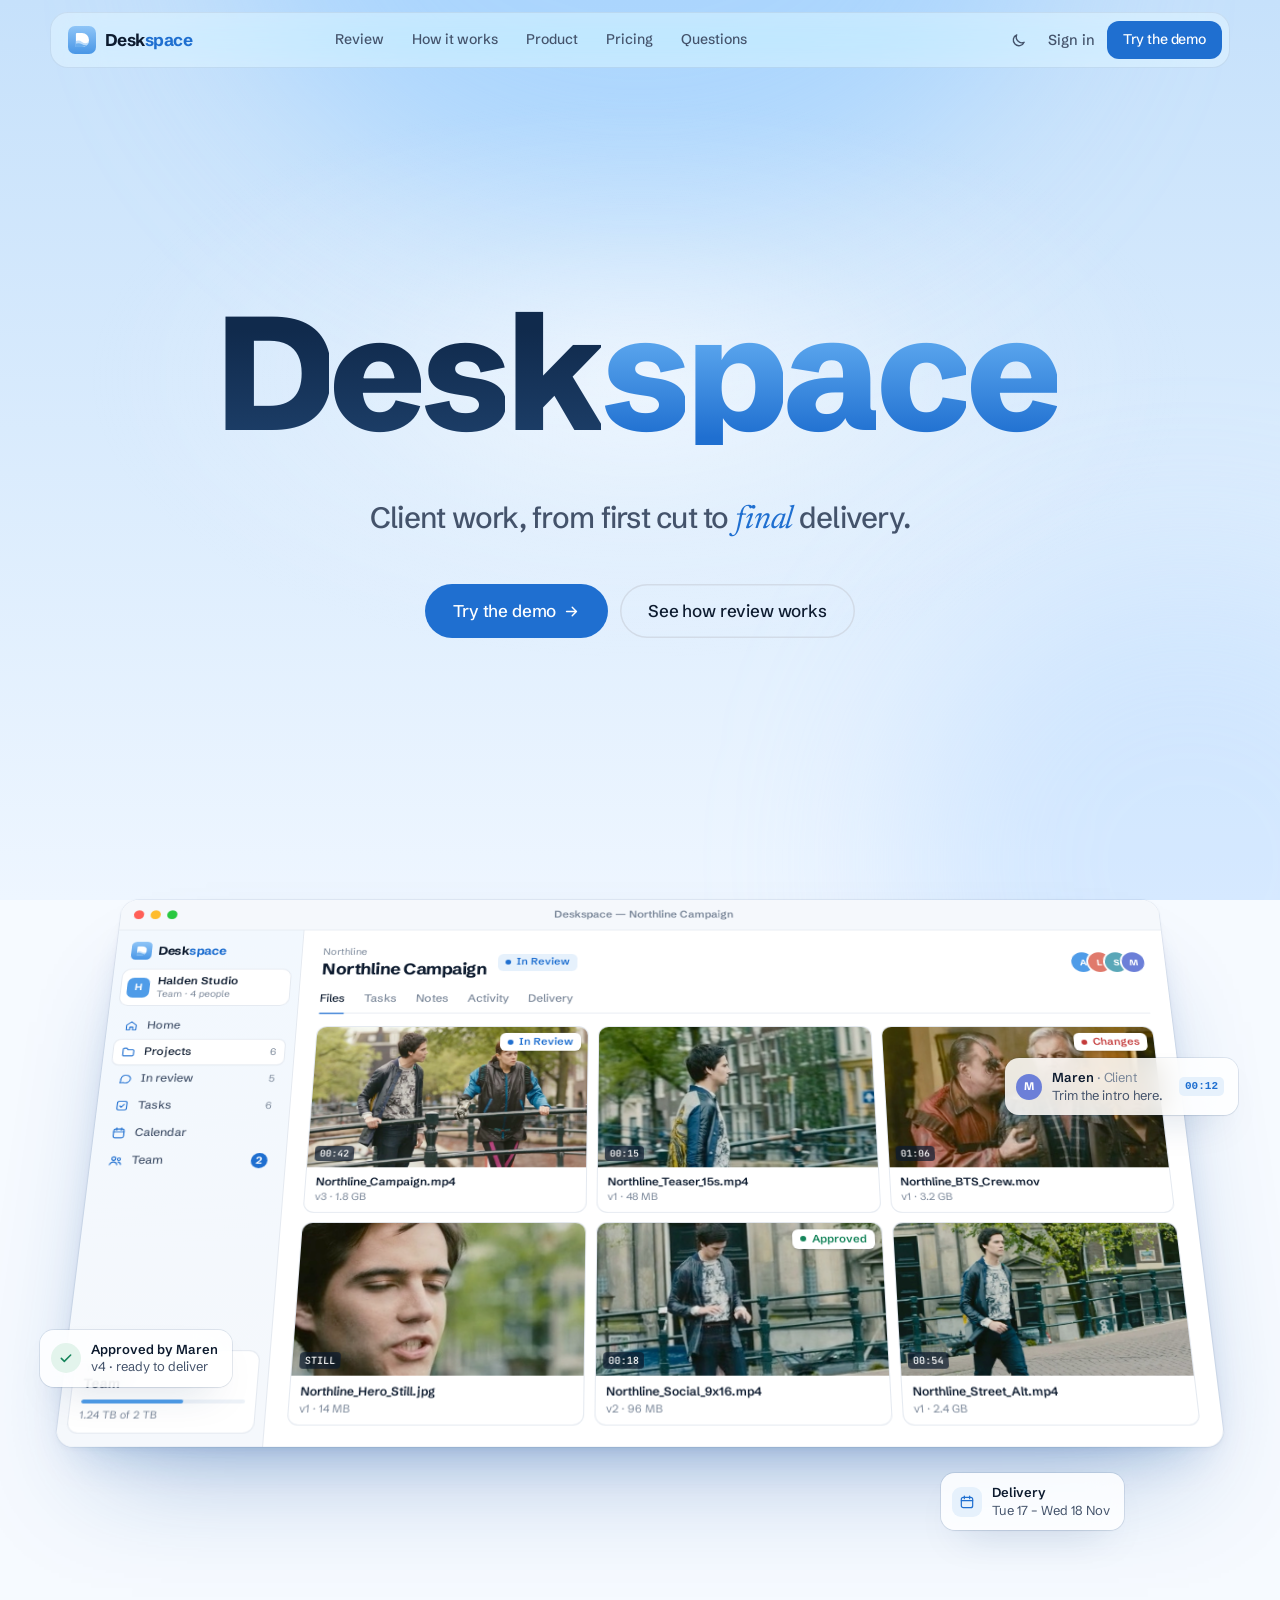
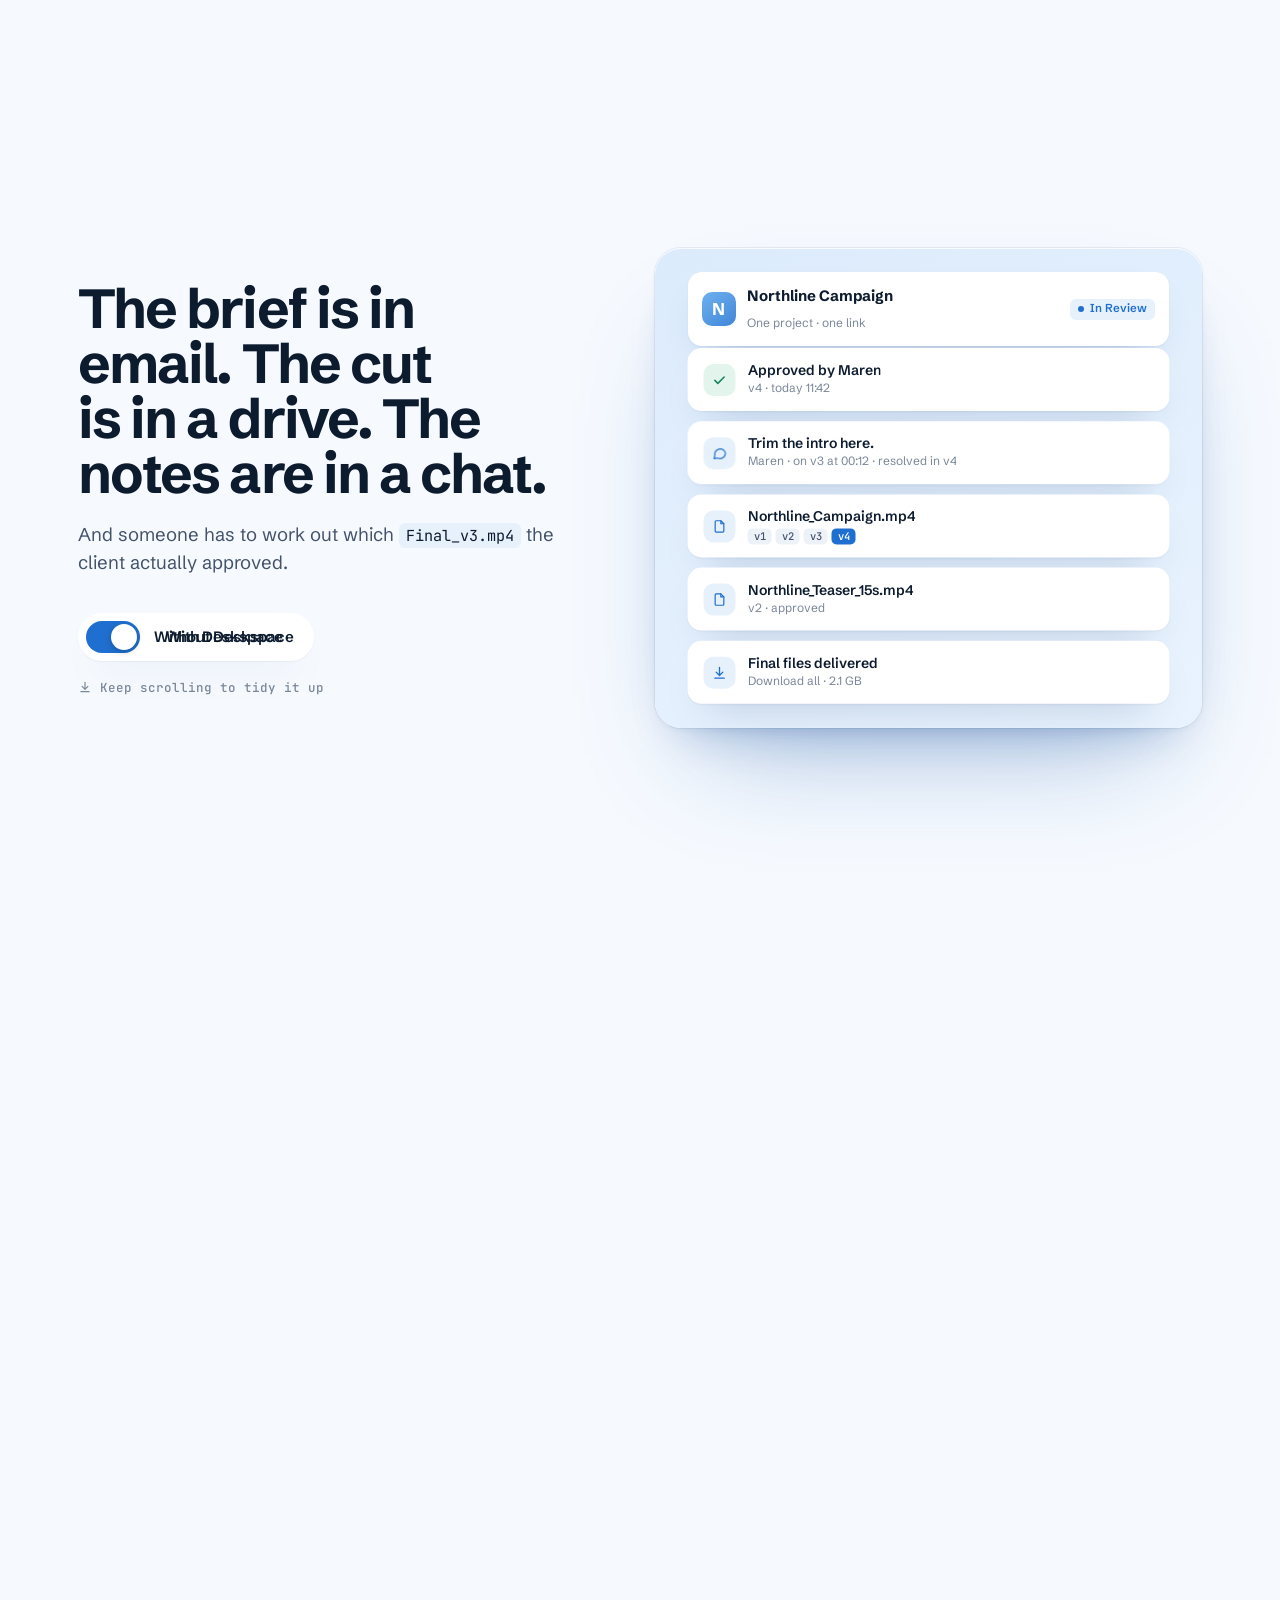
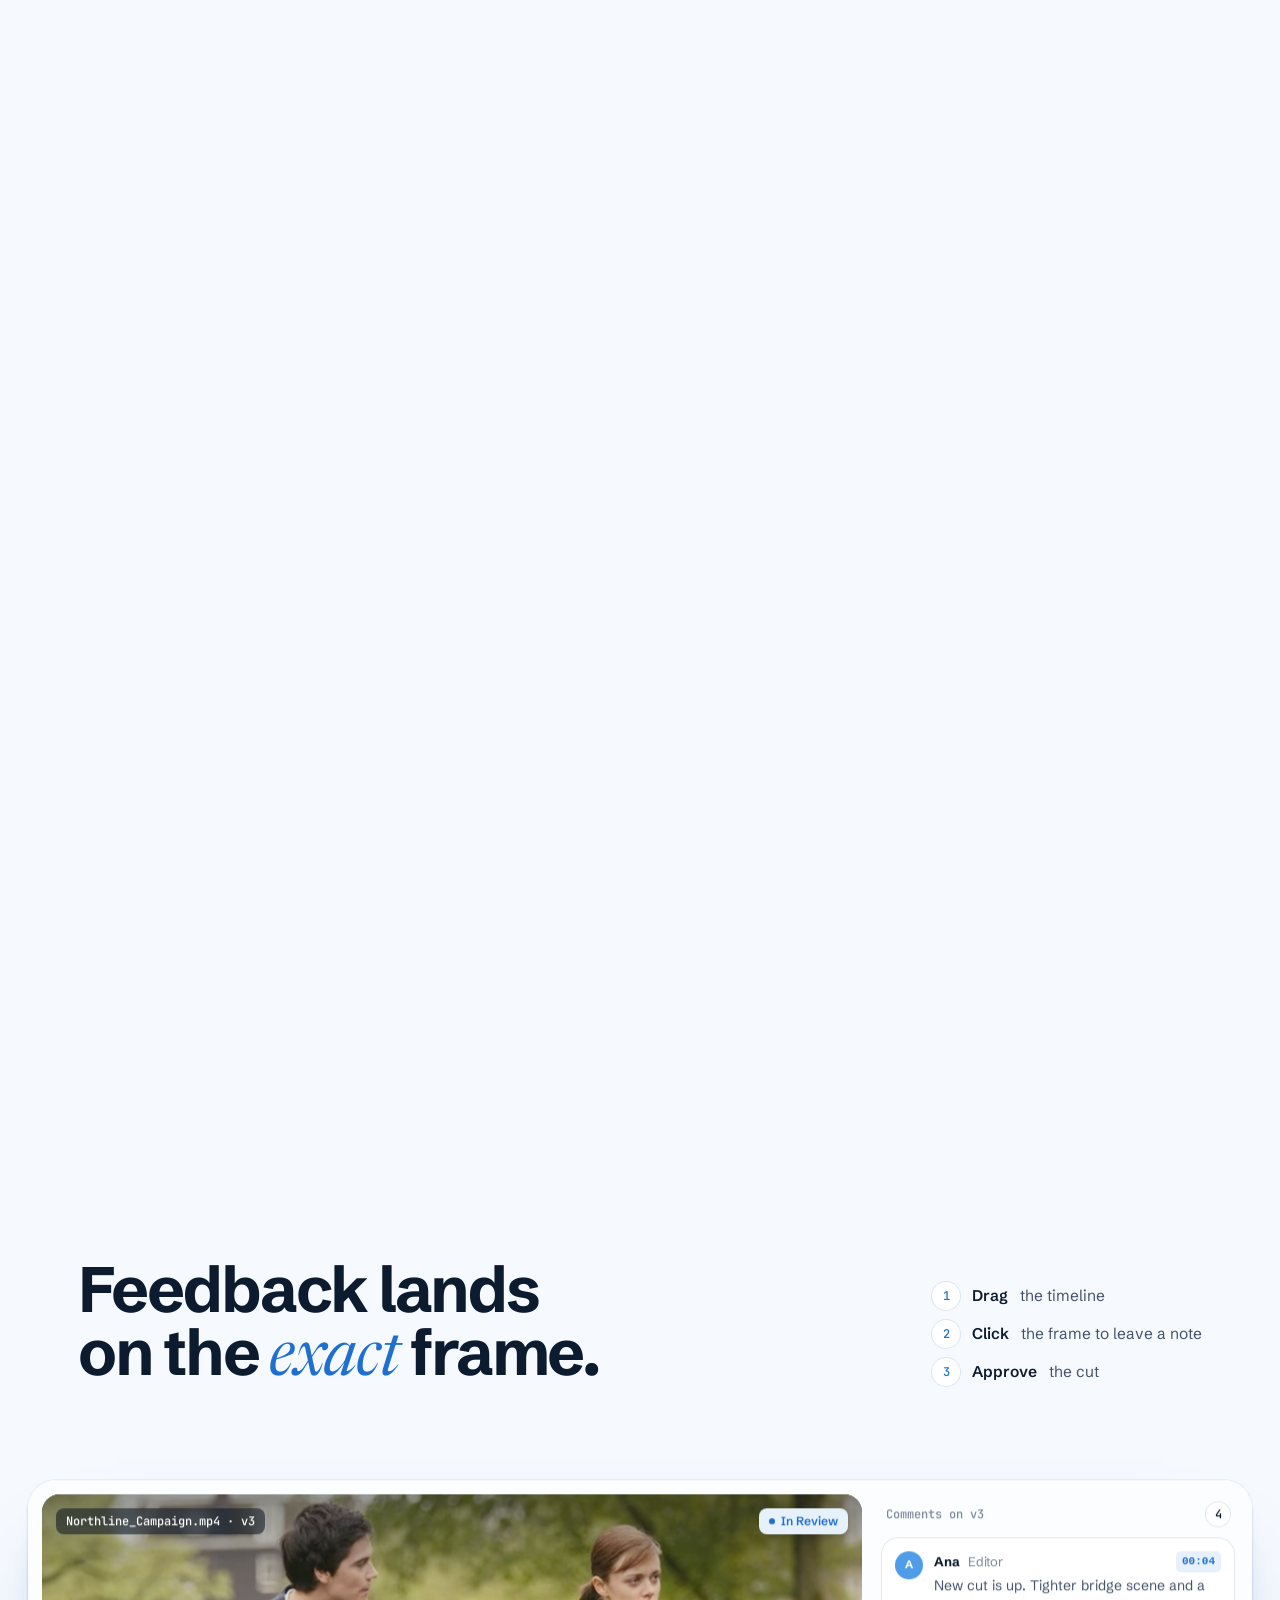
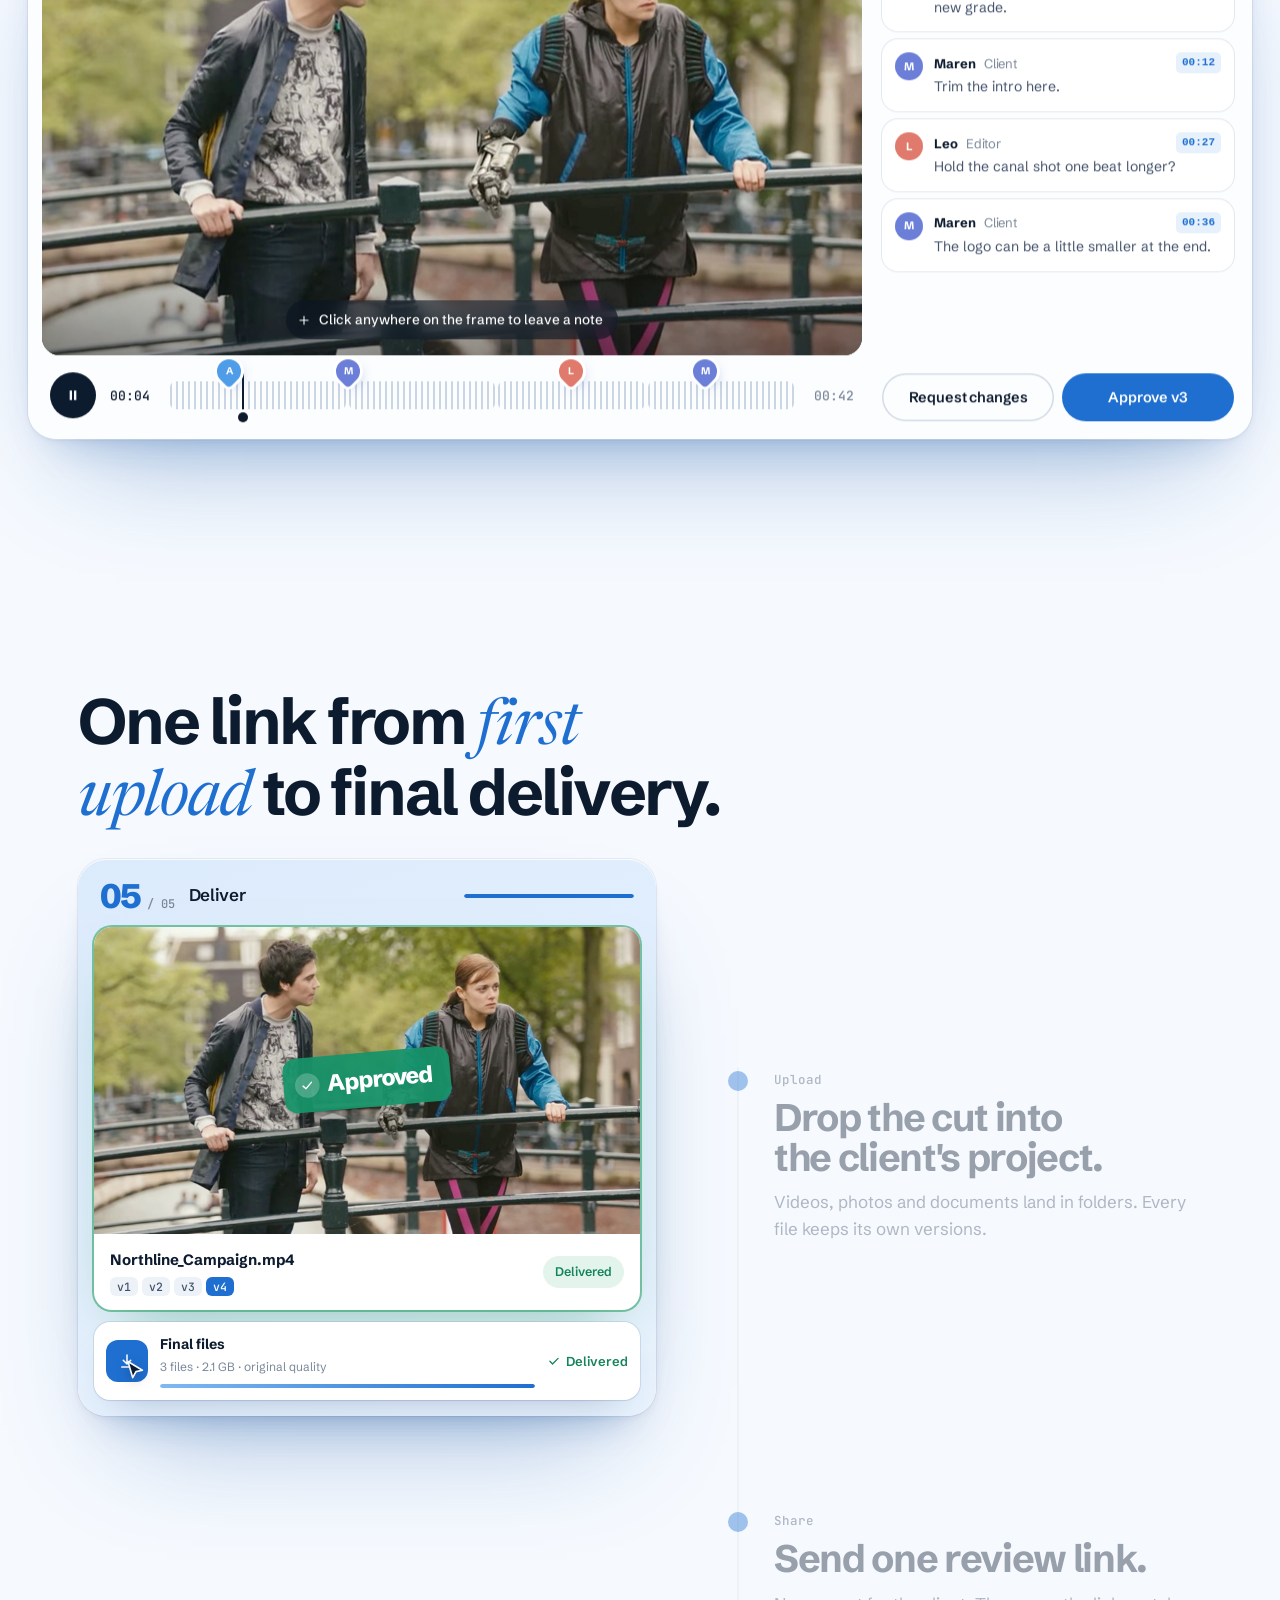
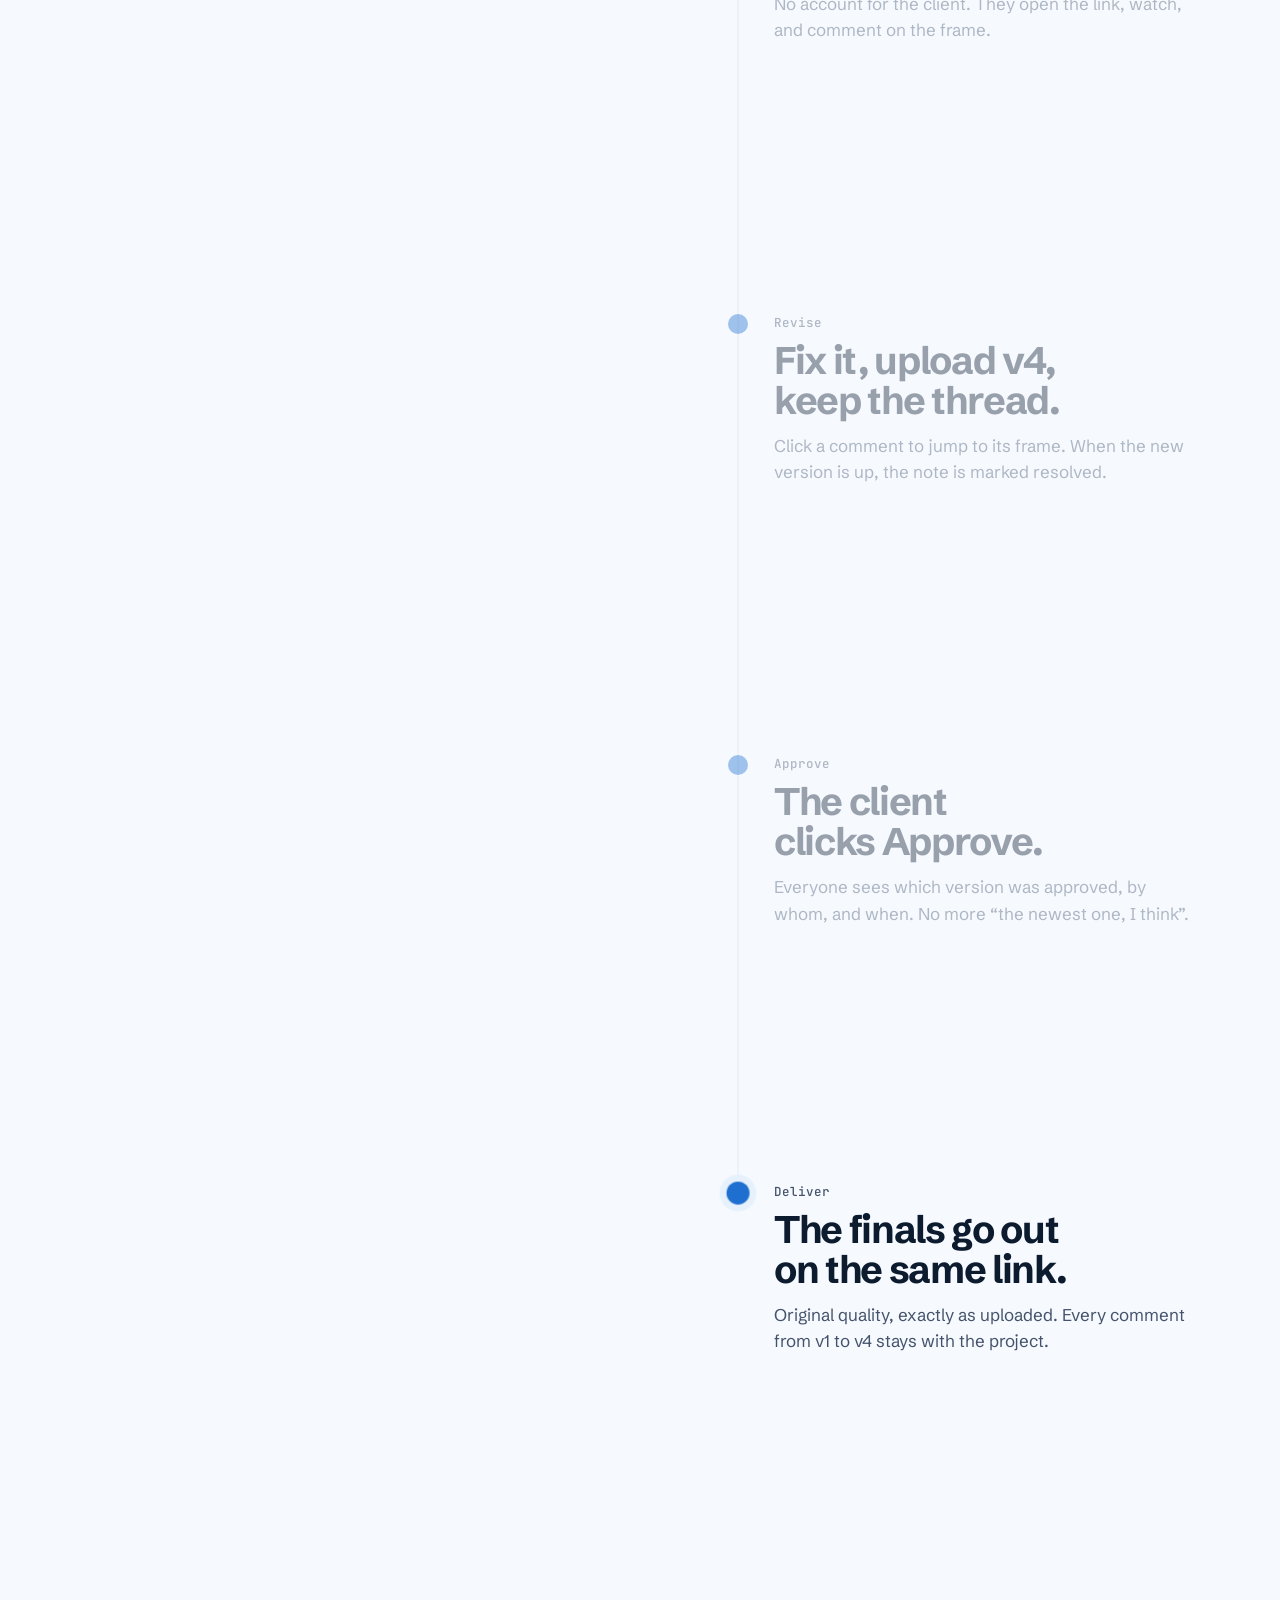
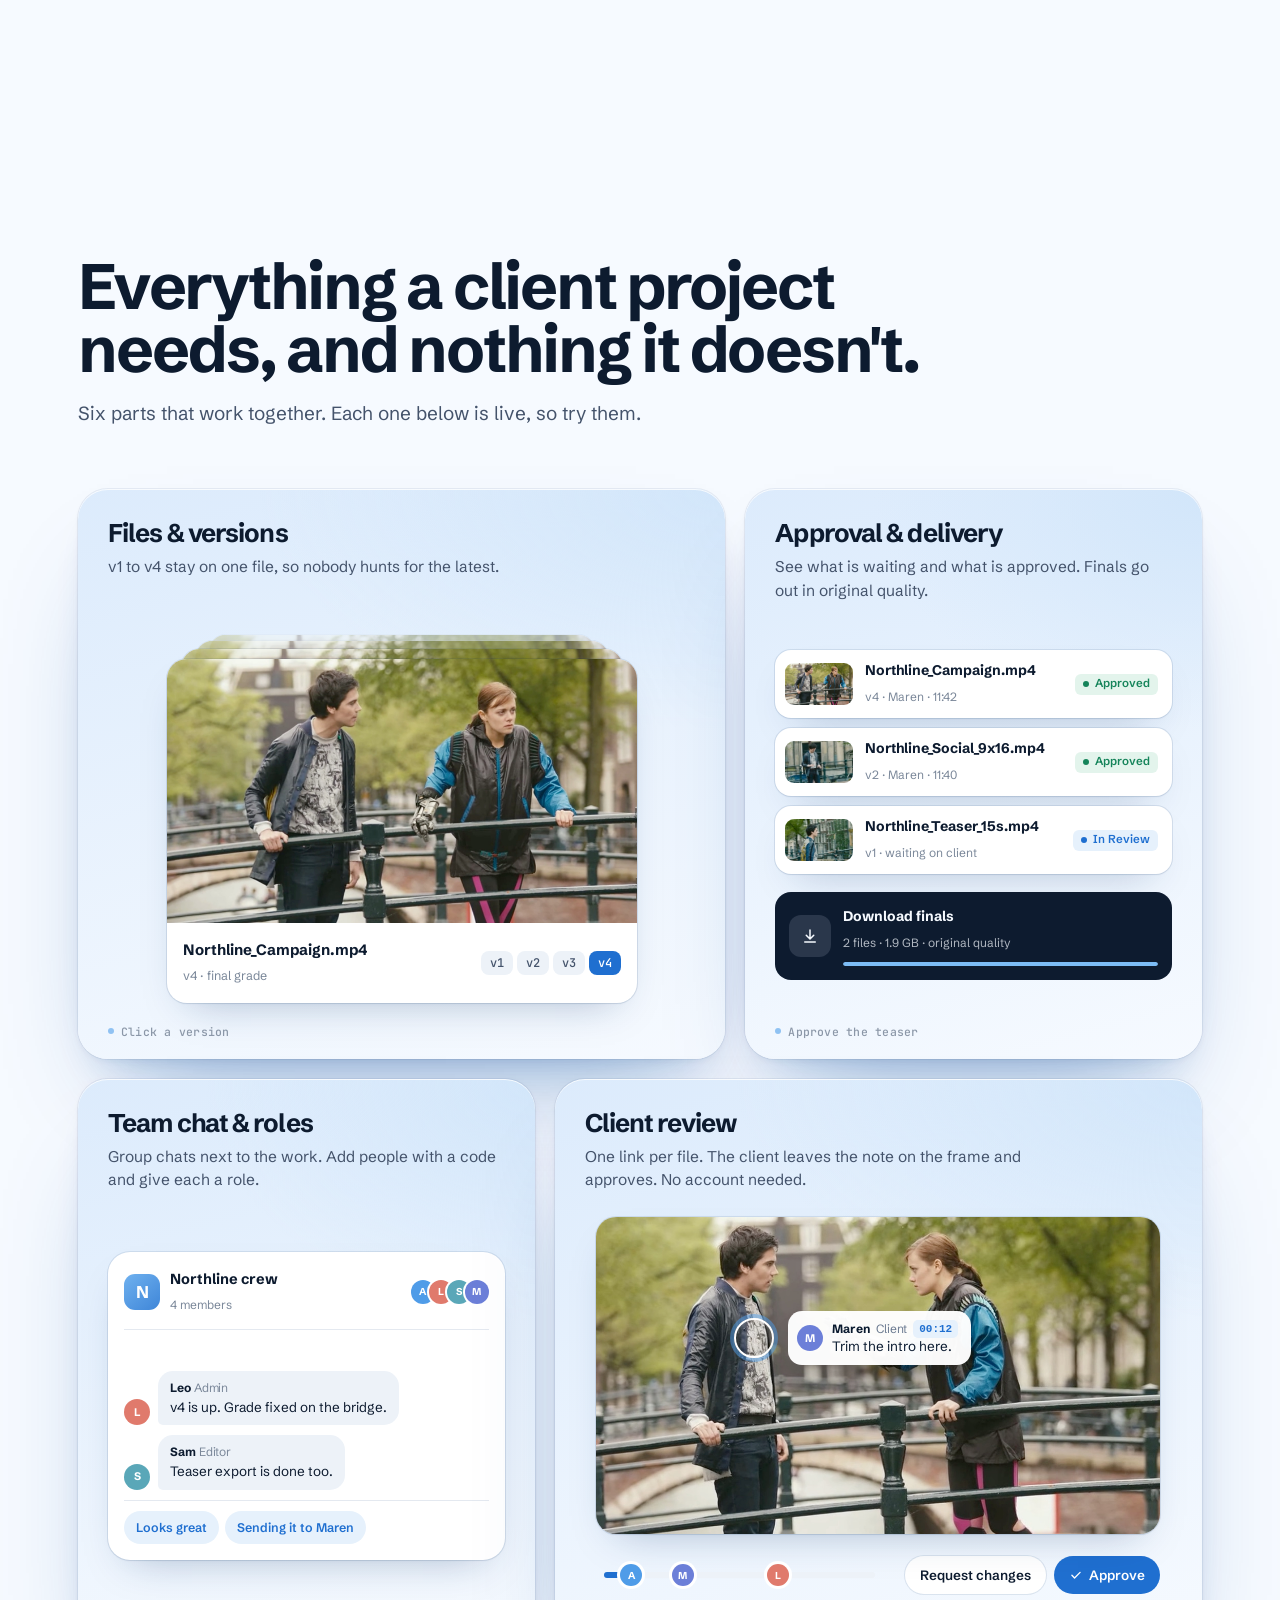
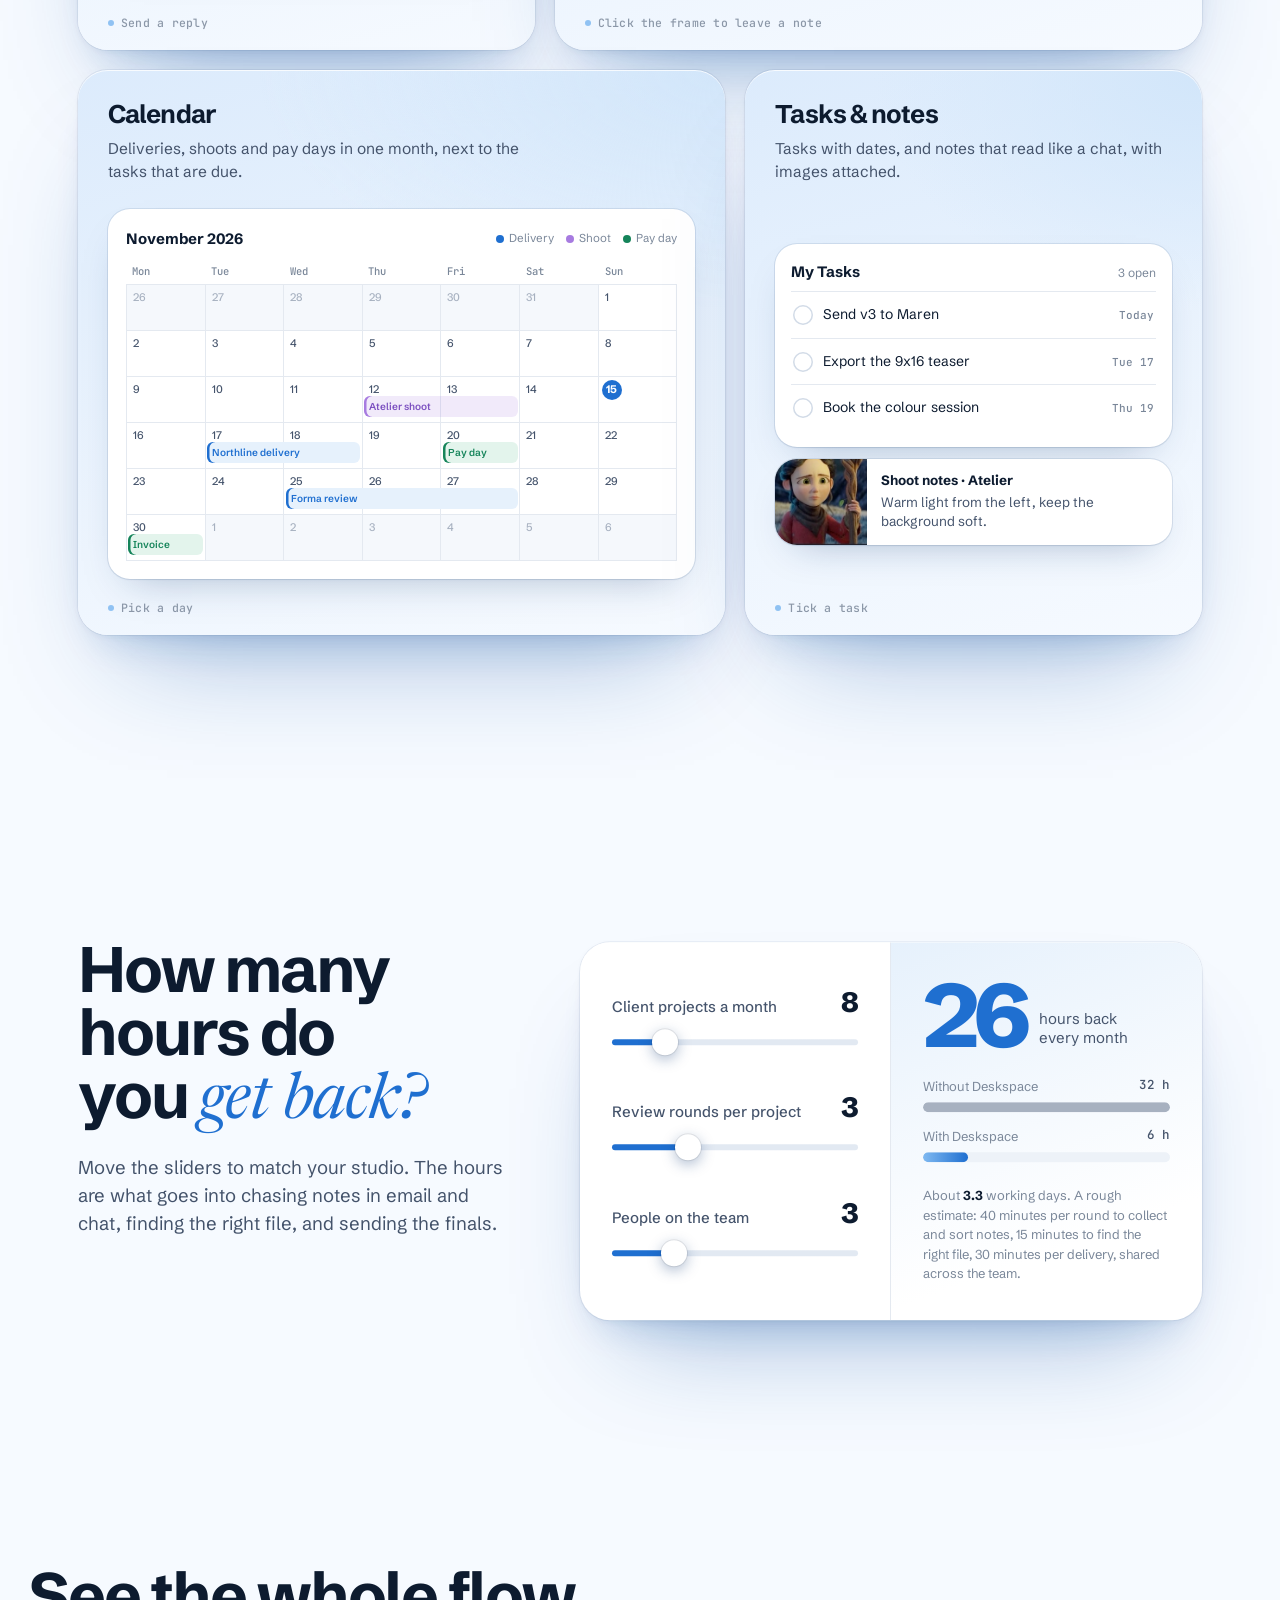
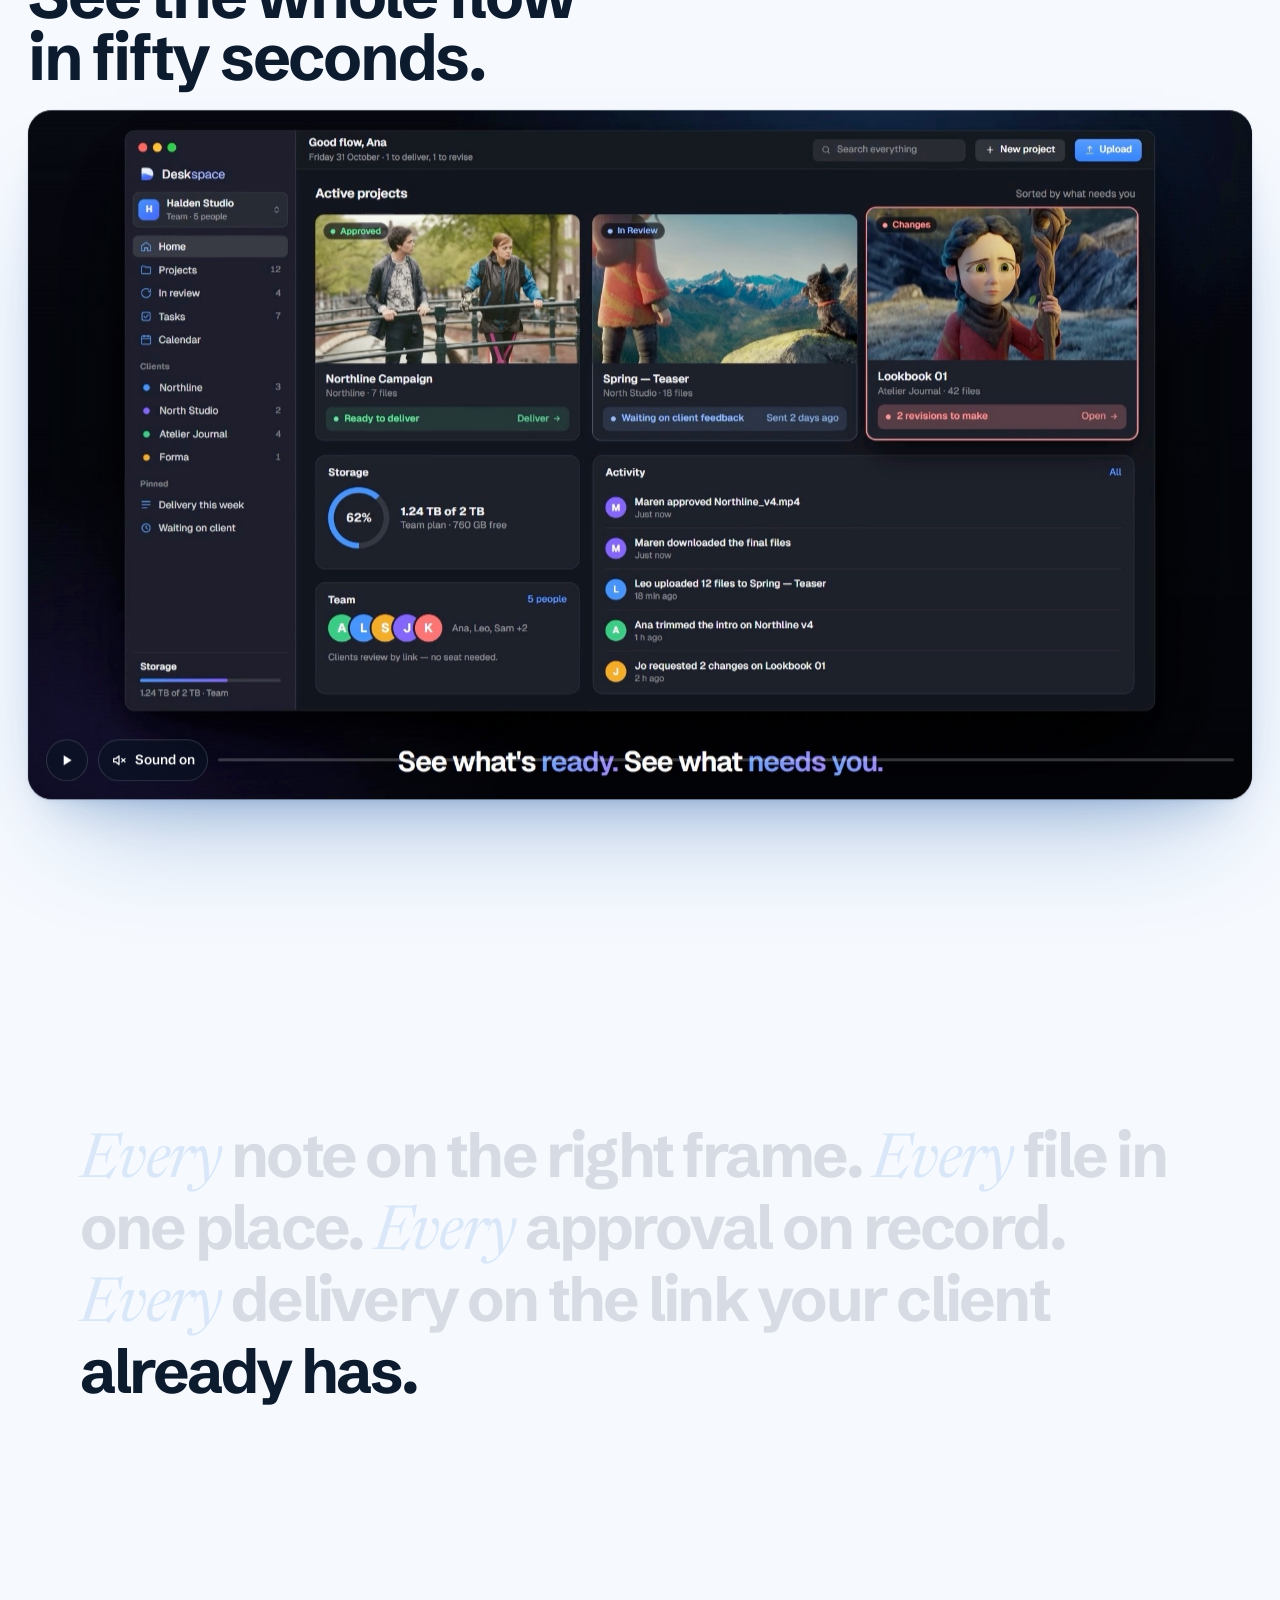
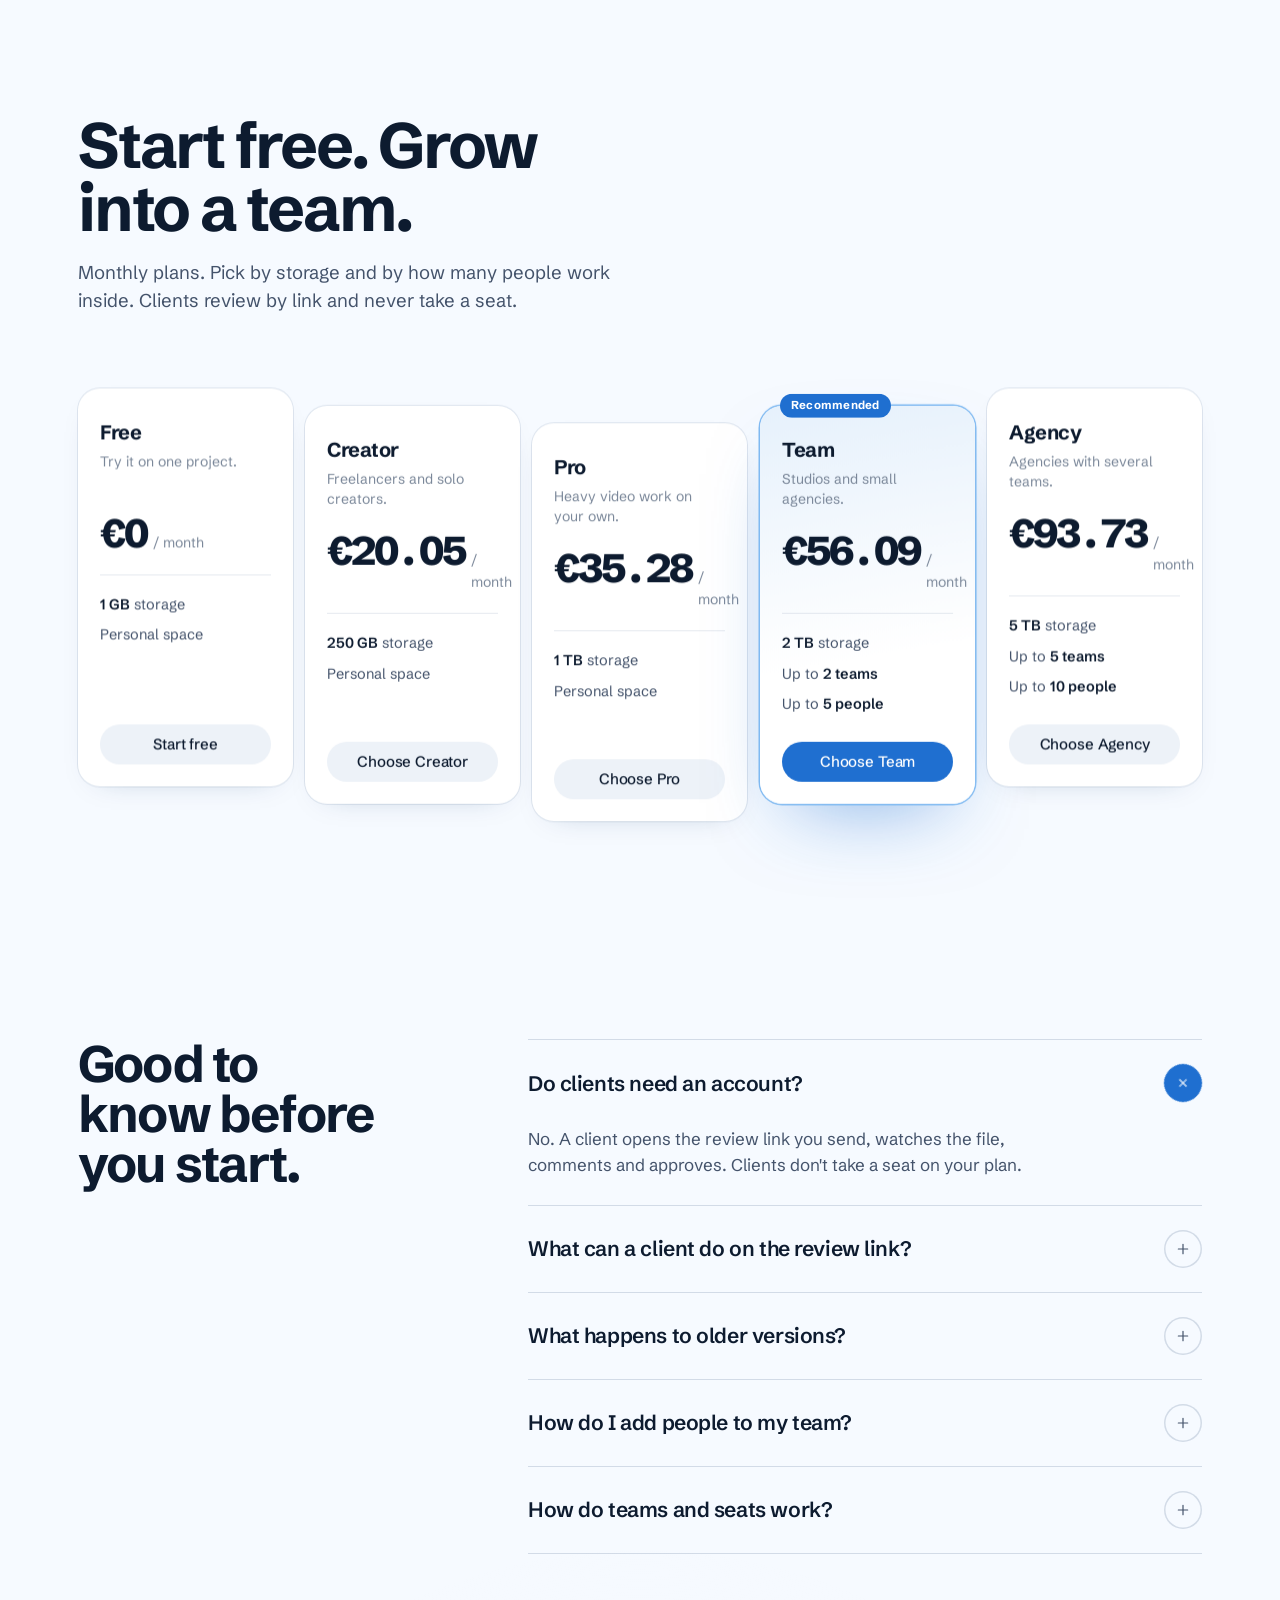
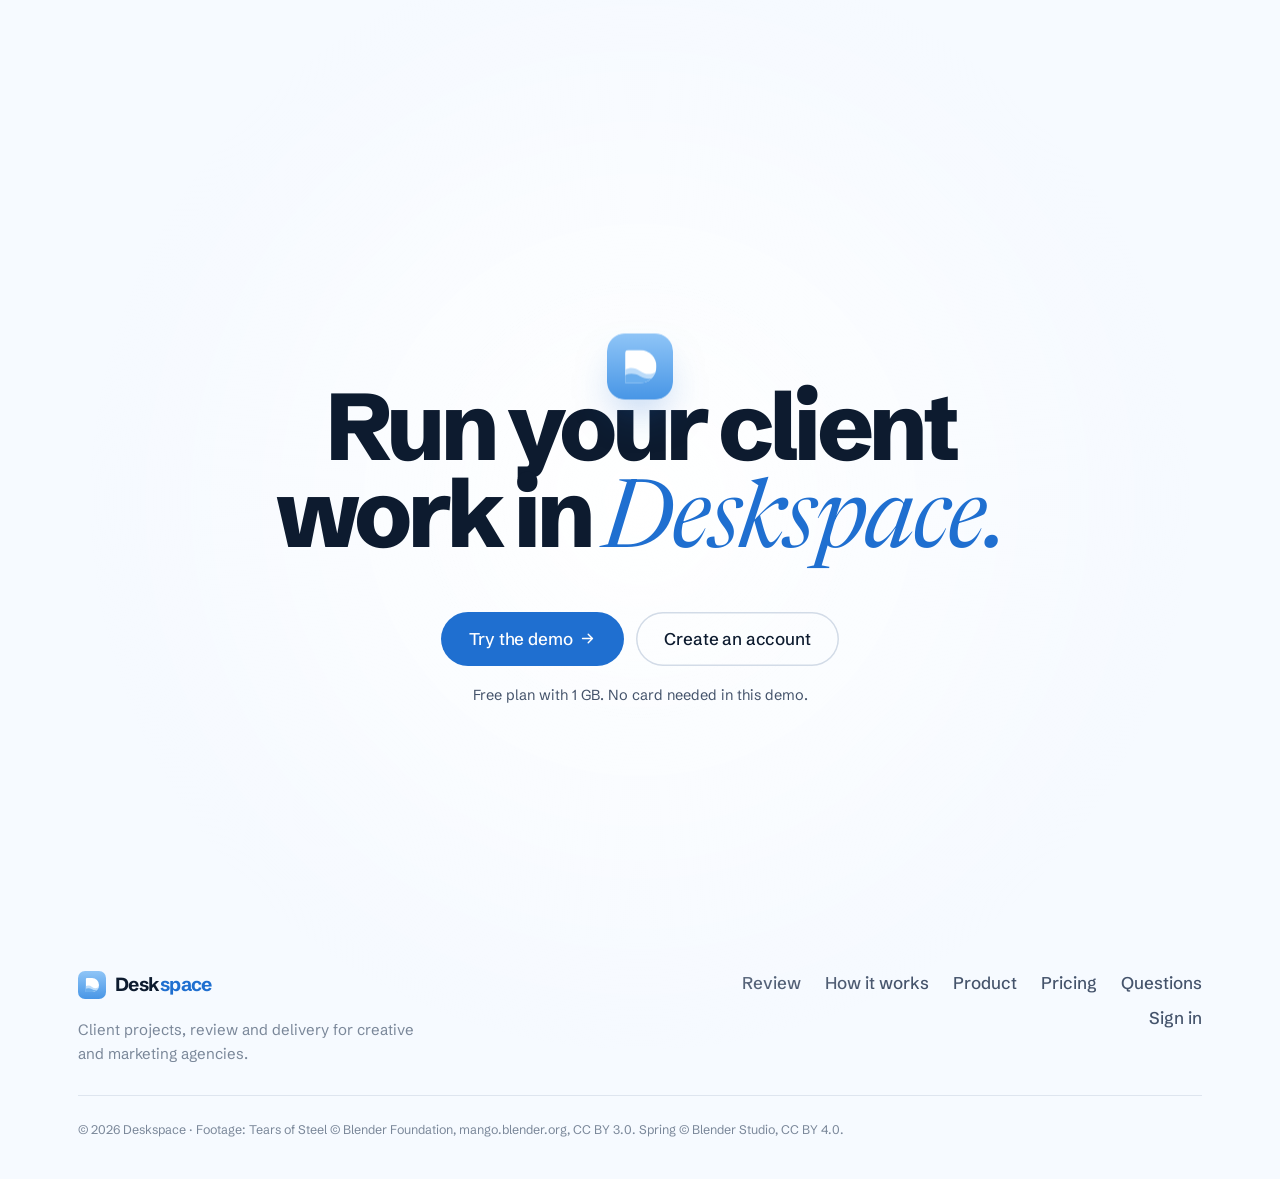
==== commit bd9fd06a: "App: macOS look, Finder folders, iPhone-style notes, calendar sidebar and picker, project sort/filte" ====
--- a/index.html
+++ b/index.html
@@ -9,9 +9,9 @@
 <link rel="preconnect" href="https://fonts.googleapis.com">
 <link rel="preconnect" href="https://fonts.gstatic.com" crossorigin>
 <link href="https://fonts.googleapis.com/css2?family=JetBrains+Mono:wght@400;500&family=Newsreader:ital,opsz,wght@1,6..72,400;1,6..72,500&family=Schibsted+Grotesk:wght@400;500;600;700;800&display=swap" rel="stylesheet">
-<script src="js/theme.js?v=v18-11151951"></script>
-<link rel="stylesheet" href="css/base.css?v=v18-11151951">
-<link rel="stylesheet" href="css/site.css?v=v18-11151951">
+<script src="js/theme.js?v=v19-11180014"></script>
+<link rel="stylesheet" href="css/base.css?v=v19-11180014">
+<link rel="stylesheet" href="css/site.css?v=v19-11180014">
 </head>
 <body class="lock">
 <div class="page-bg" aria-hidden="true"><i></i><i></i></div>
@@ -509,6 +509,6 @@
   </div>
 </footer>
 
-<script src="js/site.js?v=v18-11151951"></script>
+<script src="js/site.js?v=v19-11180014"></script>
 </body>
 </html>
